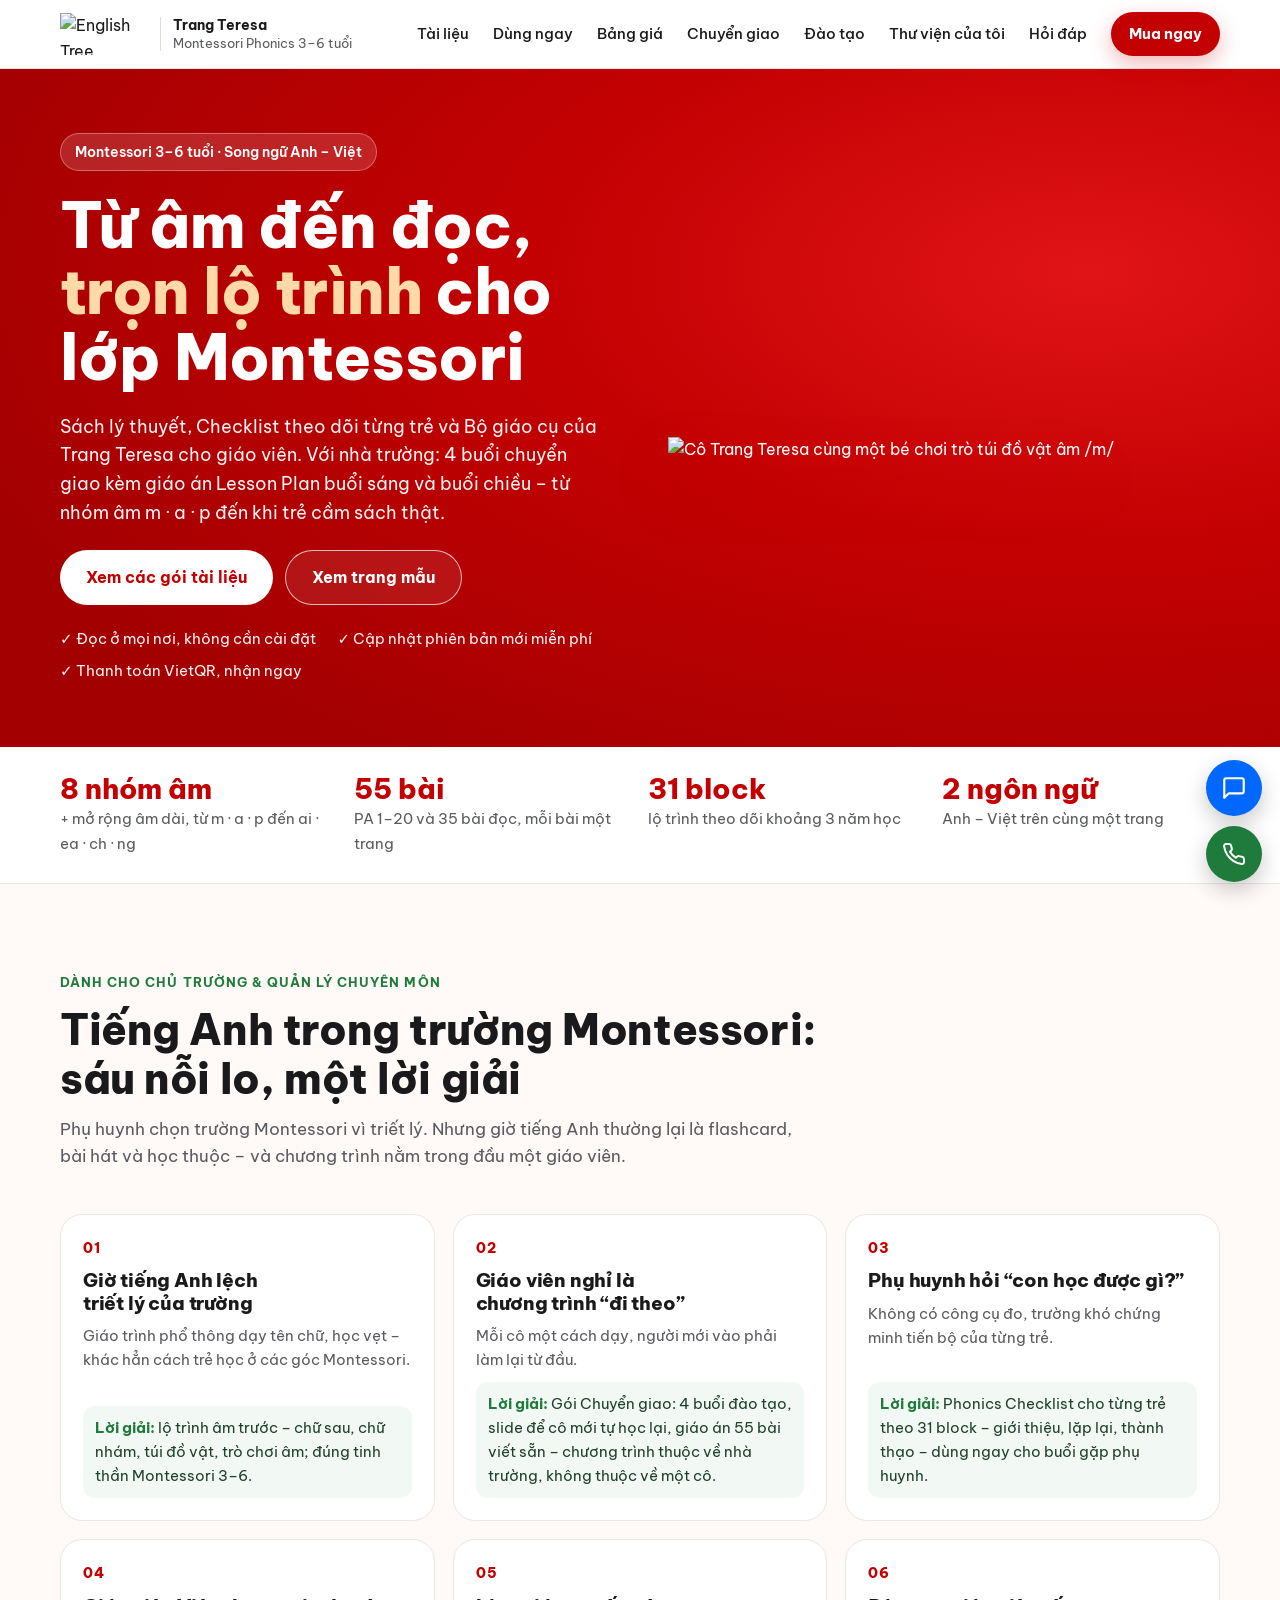
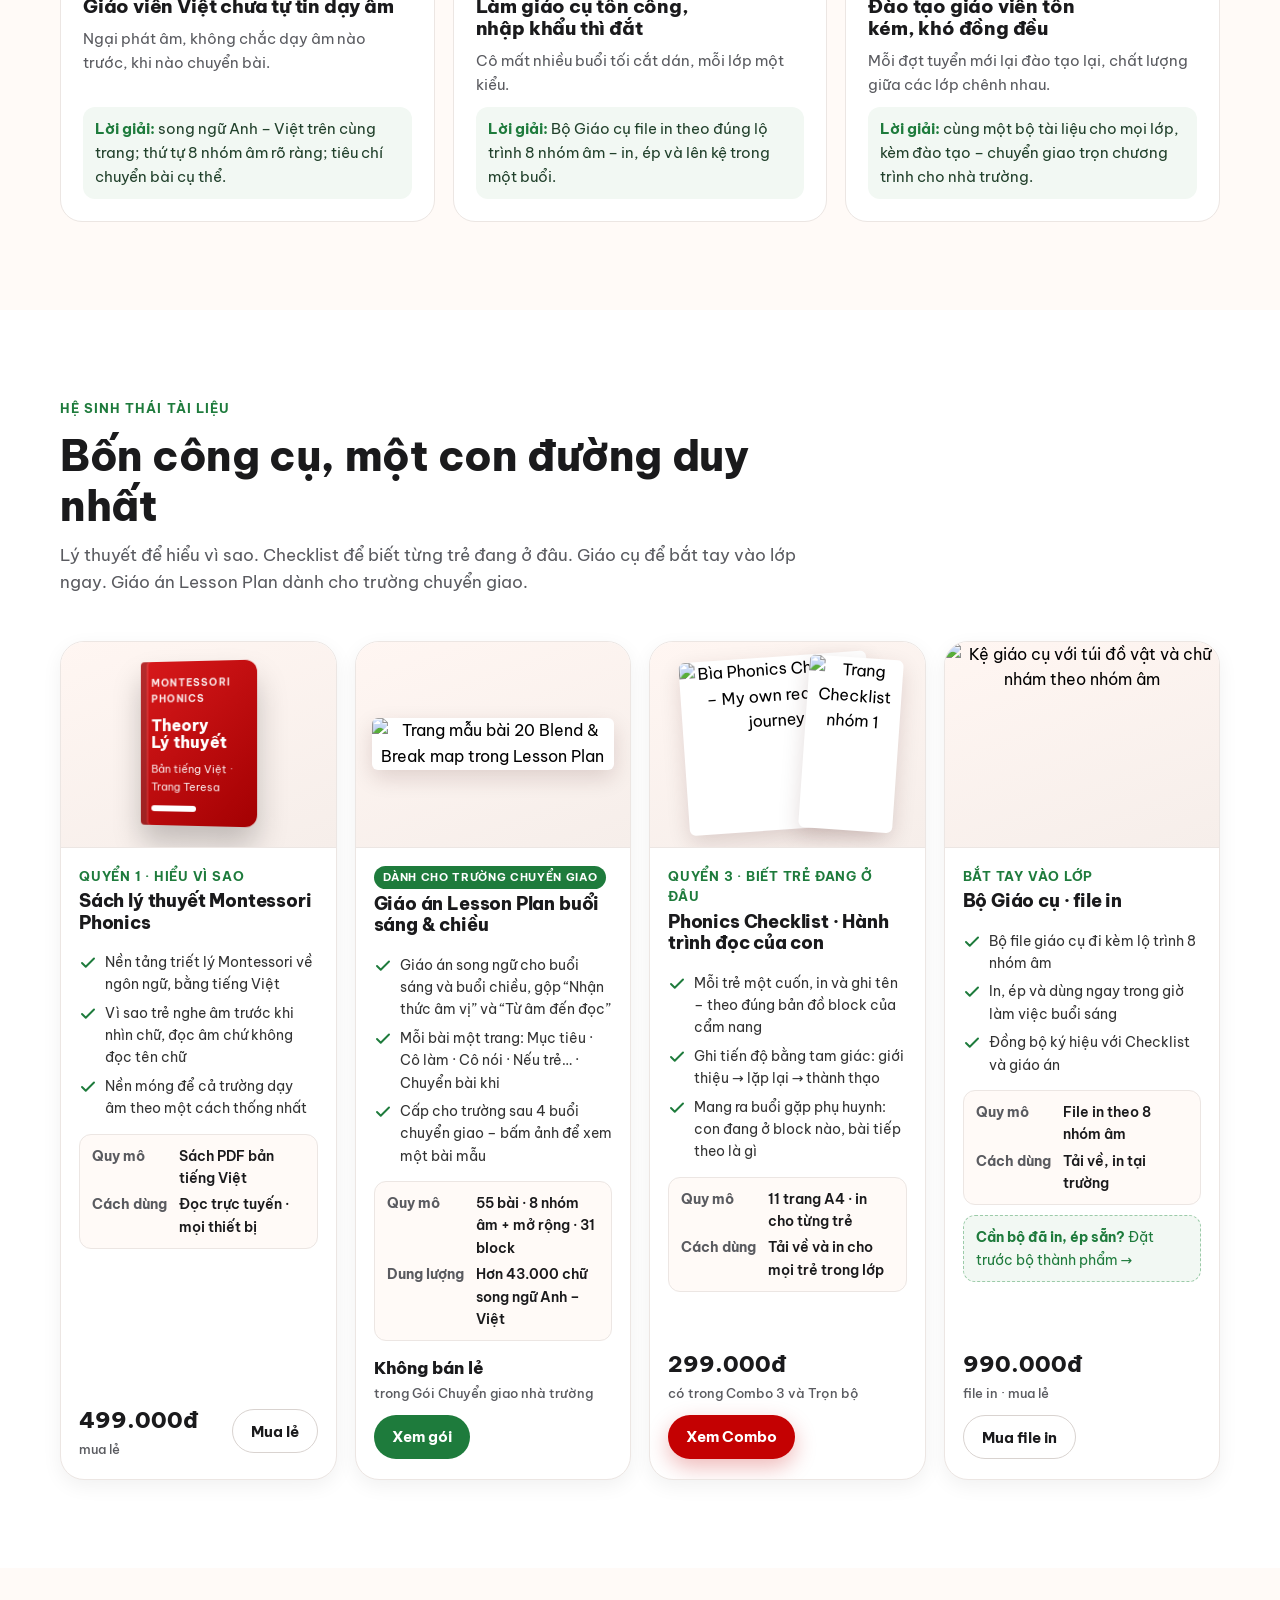
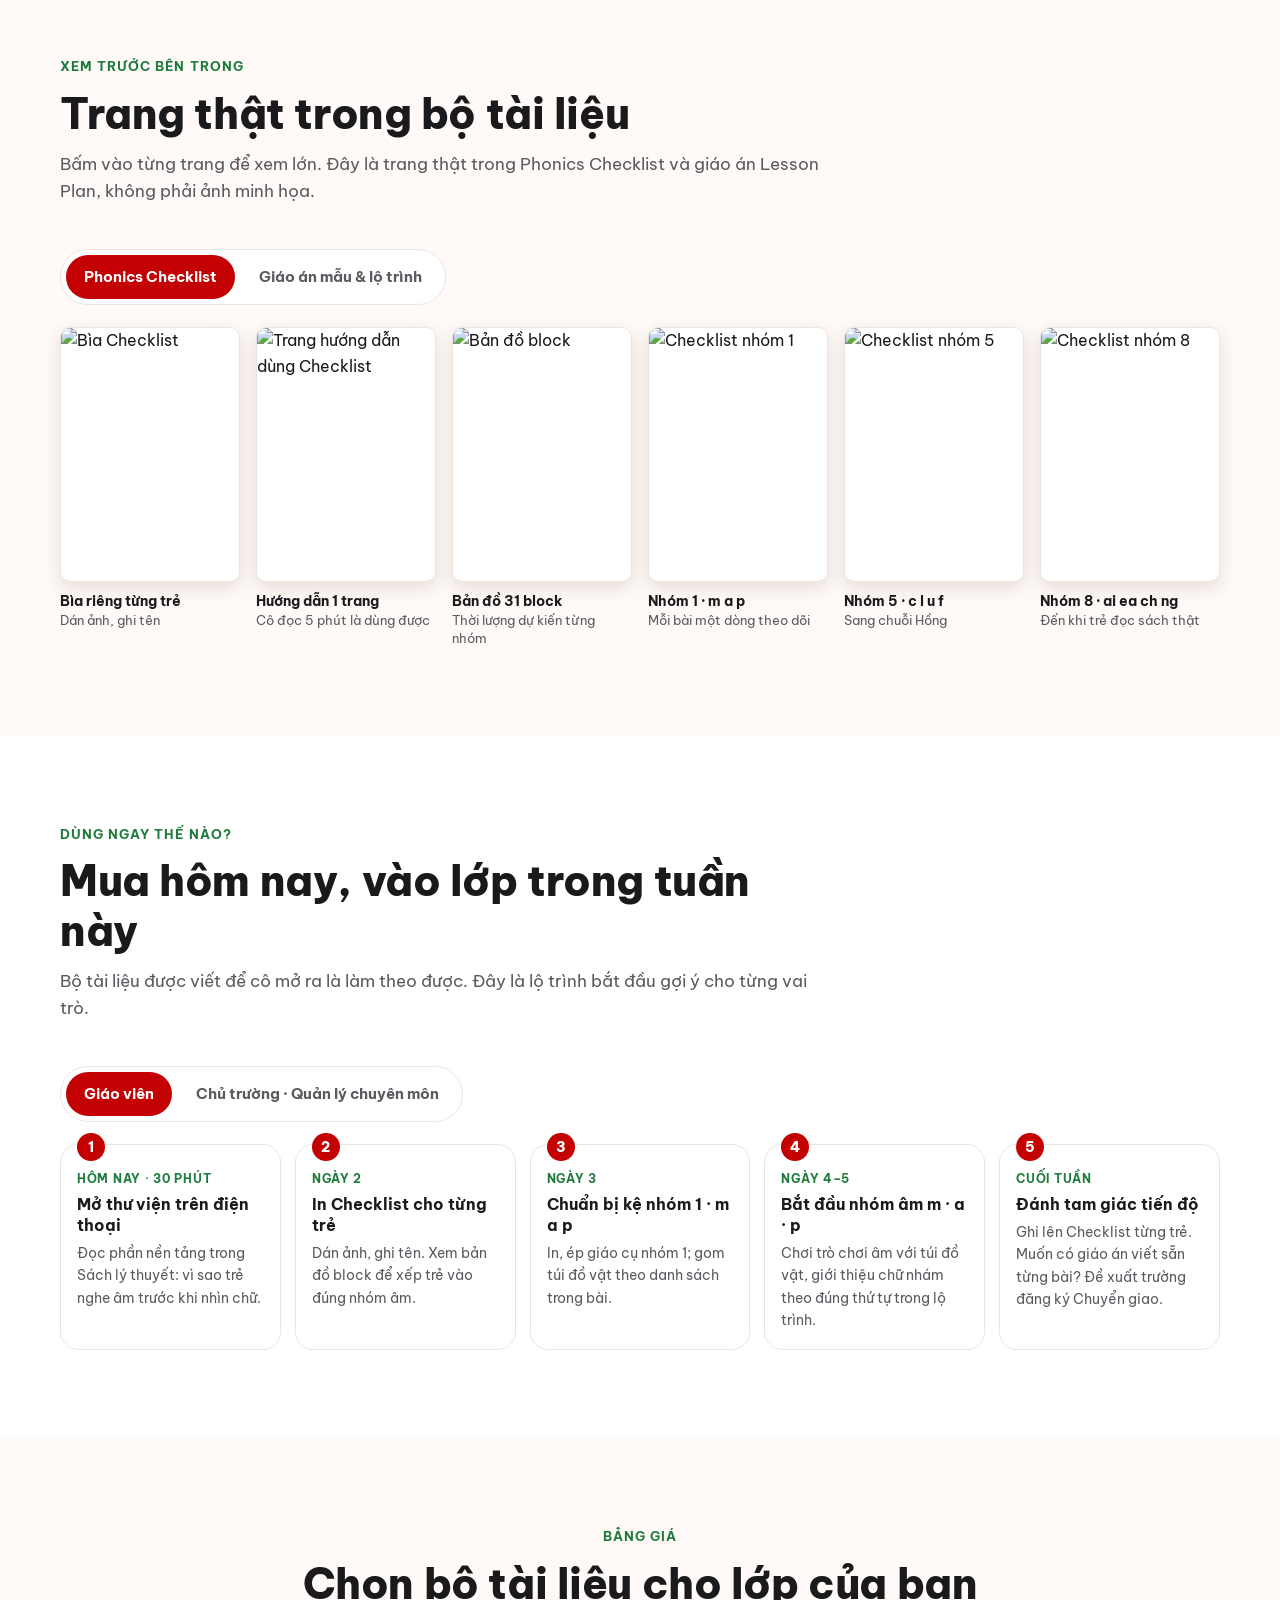
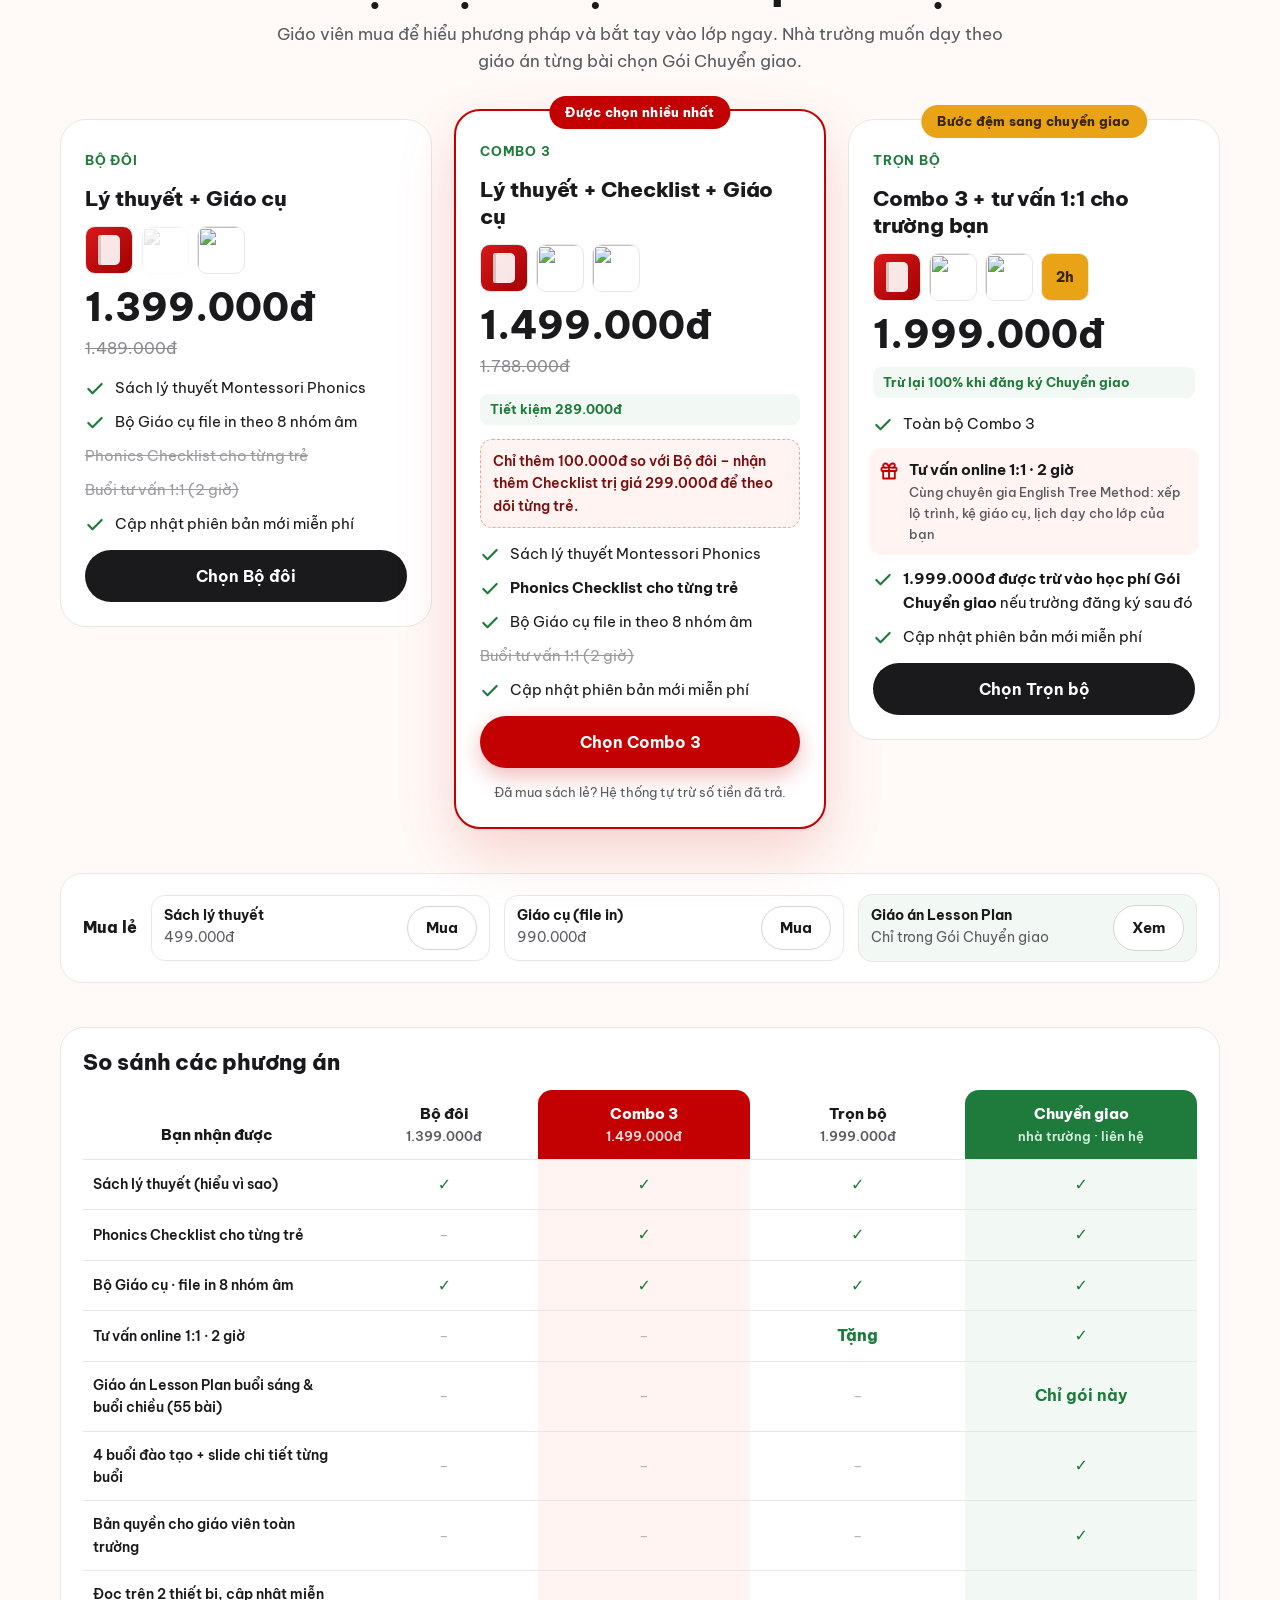
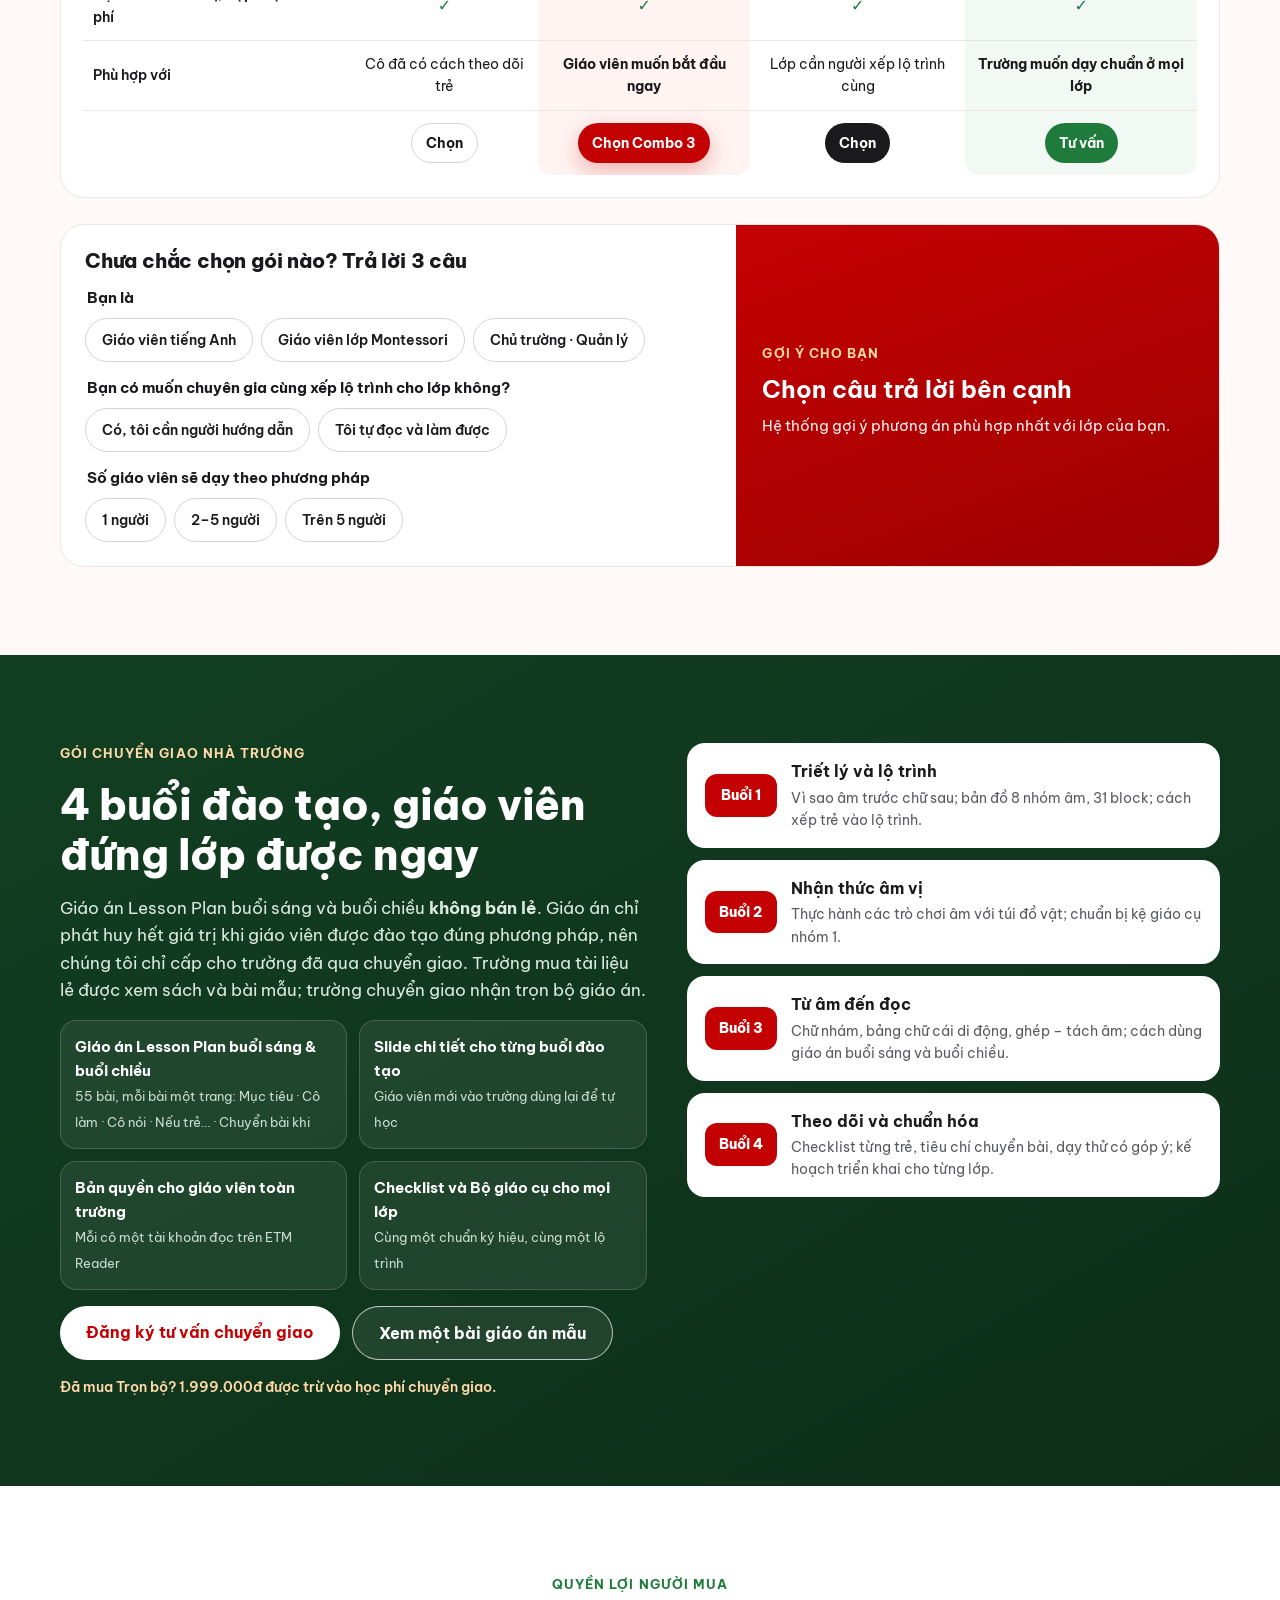
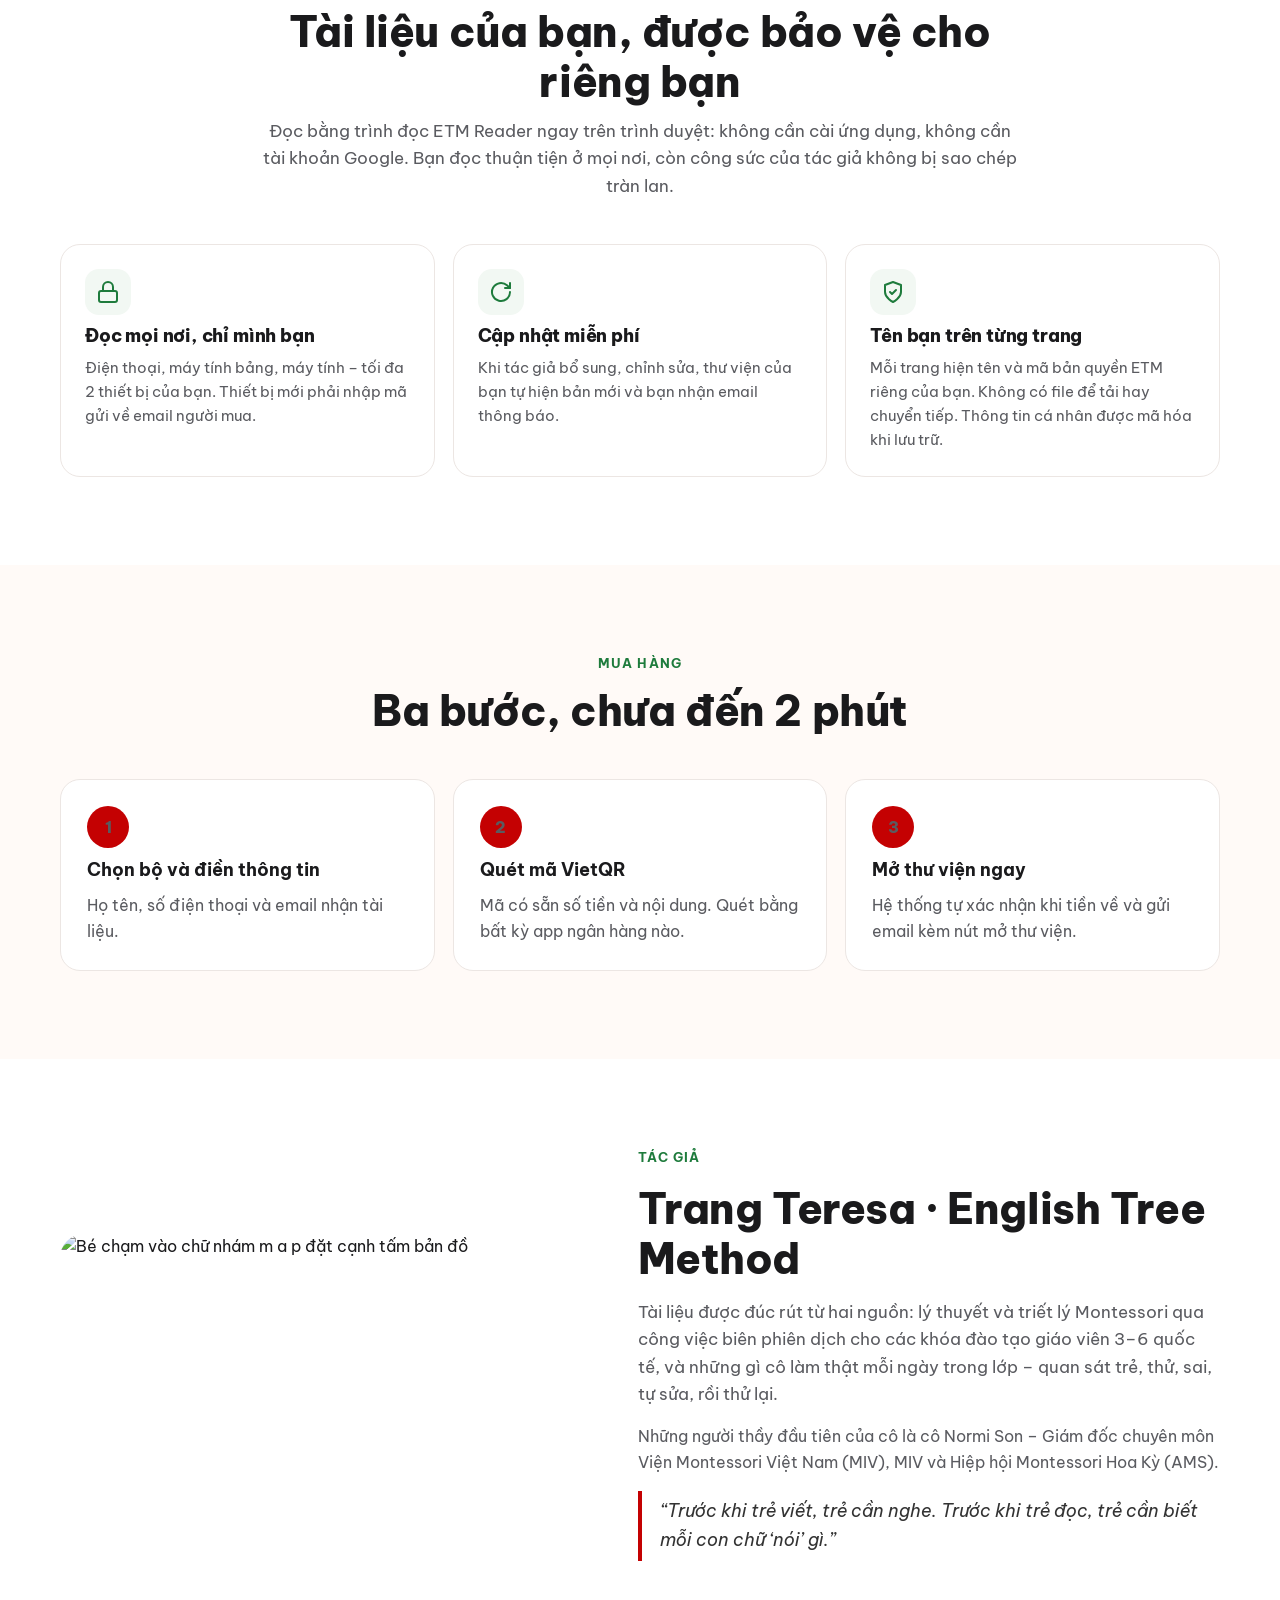
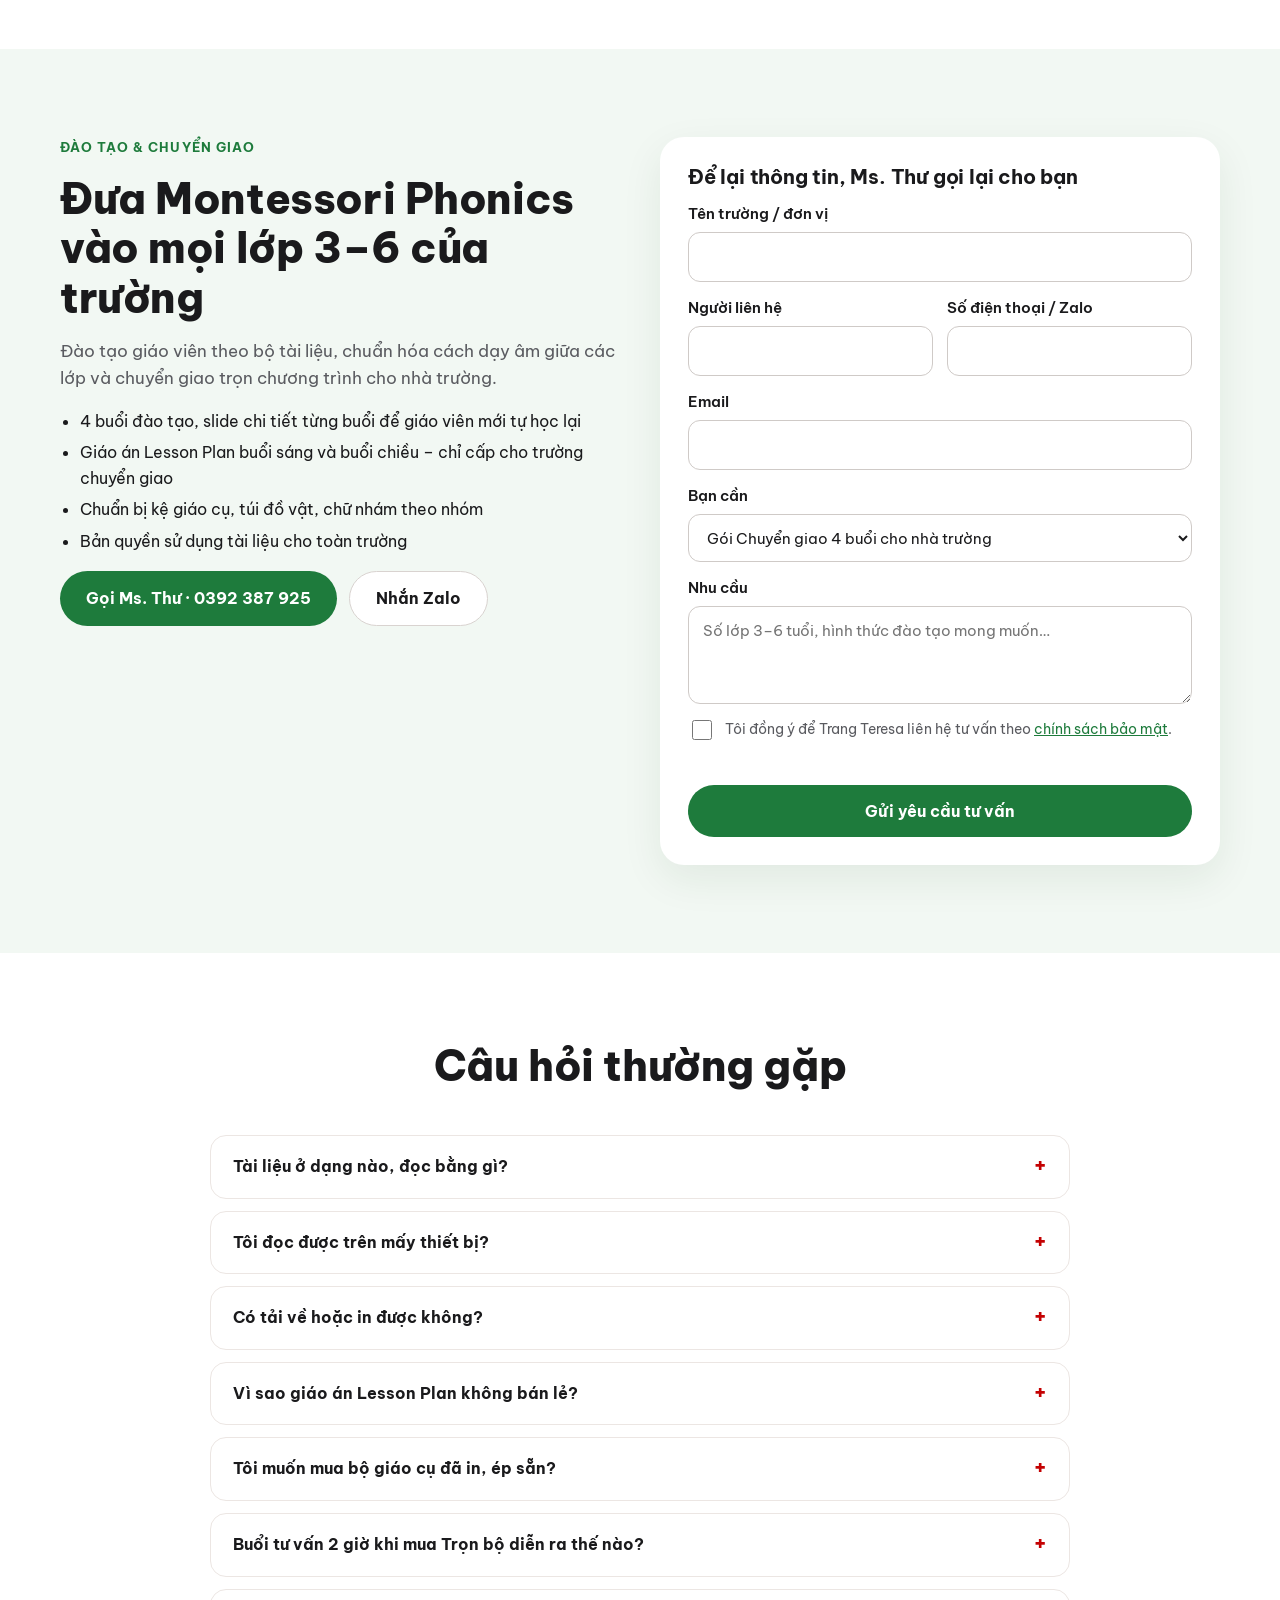
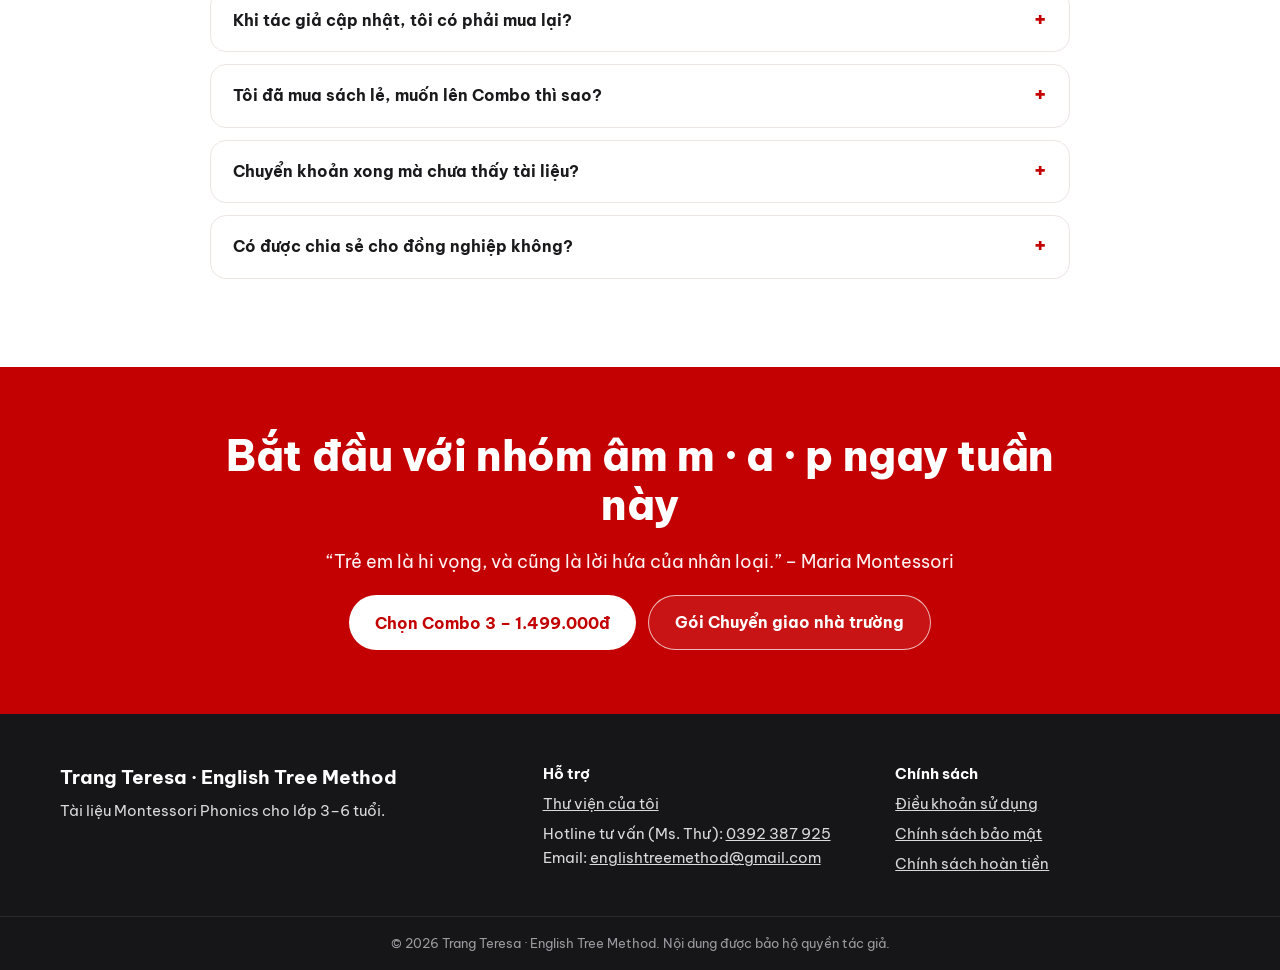
==== index.html @ 4e150099 "Add files via upload" ====
<!doctype html>
<html lang="vi">
<head>
<meta charset="utf-8">
<meta name="viewport" content="width=device-width, initial-scale=1, viewport-fit=cover">
<title>Montessori Phonics – Bộ tài liệu dạy âm & đọc 3–6 tuổi | Trang Teresa</title>
<meta name="description" content="Sách lý thuyết, Checklist và Bộ giáo cụ Montessori Phonics; giáo án Lesson Plan và đào tạo 4 buổi cho nhà trường chuyển giao của Trang Teresa – English Tree Method. Trọn lộ trình 8 nhóm âm từ âm đến đọc cho lớp 3–6 tuổi. Đọc trực tuyến, cập nhật miễn phí.">
<meta property="og:title" content="Montessori Phonics – Bộ tài liệu dạy âm & đọc 3–6 tuổi">
<meta property="og:description" content="Trước khi trẻ đọc, trẻ cần biết mỗi con chữ “nói” gì. Bộ tài liệu trọn lộ trình của Trang Teresa.">
<meta property="og:image" content="https://trangteresa.edu.vn/images/og-image.jpg">
<meta property="og:url" content="https://trangteresa.edu.vn/">
<meta property="og:type" content="website">
<meta name="theme-color" content="#C40102">
<link rel="canonical" href="https://trangteresa.edu.vn/">
<link rel="icon" href="images/logo.png">
<link rel="preconnect" href="https://fonts.googleapis.com">
<link rel="preconnect" href="https://fonts.gstatic.com" crossorigin>
<link rel="stylesheet" href="https://fonts.googleapis.com/css2?family=Be+Vietnam+Pro:ital,wght@0,400;0,500;0,600;0,700;0,800;1,500&display=swap">
<link rel="stylesheet" href="style.css">
<script src="config.js"></script>
<link rel="manifest" href="manifest.webmanifest">
</head>
<body>

<header class="topbar">
  <div class="wrap">
    <a class="brand" href="#top" aria-label="Trang Teresa – English Tree Method">
      <img src="images/logo.png" alt="English Tree Method" width="88" height="42">
      <span>Trang Teresa<small>Montessori Phonics 3–6 tuổi</small></span>
    </a>
    <nav class="nav" aria-label="Điều hướng chính">
      <a href="#tai-lieu">Tài liệu</a>
      <a href="#dung-ngay">Dùng ngay</a>
      <a href="#bang-gia">Bảng giá</a>
      <a href="#chuyen-giao">Chuyển giao</a>
      <a href="#dao-tao">Đào tạo</a>
      <a href="thu-vien.html">Thư viện của tôi</a>
      <a href="#hoi-dap">Hỏi đáp</a>
      <a class="btn btn-red btn-sm" href="#bang-gia">Mua ngay</a>
    </nav>
  </div>
</header>

<main>
<section id="top" class="hero">
  <div class="wrap">
    <div class="hero-text">
      <span class="pill">Montessori 3–6 tuổi · Song ngữ Anh – Việt</span>
      <h1>Từ âm đến đọc,<br><em>trọn lộ trình</em> cho lớp Montessori</h1>
      <p class="sub">Sách lý thuyết, Checklist theo dõi từng trẻ và Bộ giáo cụ của Trang Teresa cho giáo viên. Với nhà trường: 4 buổi chuyển giao kèm giáo án Lesson Plan buổi sáng và buổi chiều – từ nhóm âm m · a · p đến khi trẻ cầm sách thật.</p>
      <div class="row">
        <a class="btn btn-white" href="#bang-gia">Xem các gói tài liệu</a>
        <a class="btn btn-ghost" href="#ben-trong">Xem trang mẫu</a>
      </div>
      <div class="ticks">
        <span>✓ Đọc ở mọi nơi, không cần cài đặt</span>
        <span>✓ Cập nhật phiên bản mới miễn phí</span>
        <span>✓ Thanh toán VietQR, nhận ngay</span>
      </div>
    </div>
    <div class="hero-img">
      <img src="images/hero.jpg" alt="Cô Trang Teresa cùng một bé chơi trò túi đồ vật âm /m/" width="1672" height="941" fetchpriority="high">
    </div>
  </div>
</section>

<section class="strip" aria-label="Điểm nổi bật">
  <div class="wrap">
    <div><b>8 nhóm âm</b><span>+ mở rộng âm dài, từ m · a · p đến ai · ea · ch · ng</span></div>
    <div><b>55 bài</b><span>PA 1–20 và 35 bài đọc, mỗi bài một trang</span></div>
    <div><b>31 block</b><span>lộ trình theo dõi khoảng 3 năm học</span></div>
    <div><b>2 ngôn ngữ</b><span>Anh – Việt trên cùng một trang</span></div>
  </div>
</section>

<section id="noi-dau" class="section bg-cream">
  <div class="wrap">
    <div class="head">
      <span class="eyebrow">Dành cho chủ trường & quản lý chuyên môn</span>
      <h2 class="h2">Tiếng Anh trong trường Montessori: sáu nỗi lo, một lời giải</h2>
      <p class="lead">Phụ huynh chọn trường Montessori vì triết lý. Nhưng giờ tiếng Anh thường lại là flashcard, bài hát và học thuộc – và chương trình nằm trong đầu một giáo viên.</p>
    </div>
    <div class="pains">
      <article class="pain"><span class="pn">01</span><h3>Giờ tiếng Anh lệch triết lý của trường</h3><p class="q">Giáo trình phổ thông dạy tên chữ, học vẹt – khác hẳn cách trẻ học ở các góc Montessori.</p><p class="a"><b>Lời giải:</b> lộ trình âm trước – chữ sau, chữ nhám, túi đồ vật, trò chơi âm; đúng tinh thần Montessori 3–6.</p></article>
      <article class="pain"><span class="pn">02</span><h3>Giáo viên nghỉ là chương trình “đi theo”</h3><p class="q">Mỗi cô một cách dạy, người mới vào phải làm lại từ đầu.</p><p class="a"><b>Lời giải:</b> Gói Chuyển giao: 4 buổi đào tạo, slide để cô mới tự học lại, giáo án 55 bài viết sẵn – chương trình thuộc về nhà trường, không thuộc về một cô.</p></article>
      <article class="pain"><span class="pn">03</span><h3>Phụ huynh hỏi “con học được gì?”</h3><p class="q">Không có công cụ đo, trường khó chứng minh tiến bộ của từng trẻ.</p><p class="a"><b>Lời giải:</b> Phonics Checklist cho từng trẻ theo 31 block – giới thiệu, lặp lại, thành thạo – dùng ngay cho buổi gặp phụ huynh.</p></article>
      <article class="pain"><span class="pn">04</span><h3>Giáo viên Việt chưa tự tin dạy âm</h3><p class="q">Ngại phát âm, không chắc dạy âm nào trước, khi nào chuyển bài.</p><p class="a"><b>Lời giải:</b> song ngữ Anh – Việt trên cùng trang; thứ tự 8 nhóm âm rõ ràng; tiêu chí chuyển bài cụ thể.</p></article>
      <article class="pain"><span class="pn">05</span><h3>Làm giáo cụ tốn công, nhập khẩu thì đắt</h3><p class="q">Cô mất nhiều buổi tối cắt dán, mỗi lớp một kiểu.</p><p class="a"><b>Lời giải:</b> Bộ Giáo cụ file in theo đúng lộ trình 8 nhóm âm – in, ép và lên kệ trong một buổi.</p></article>
      <article class="pain"><span class="pn">06</span><h3>Đào tạo giáo viên tốn kém, khó đồng đều</h3><p class="q">Mỗi đợt tuyển mới lại đào tạo lại, chất lượng giữa các lớp chênh nhau.</p><p class="a"><b>Lời giải:</b> cùng một bộ tài liệu cho mọi lớp, kèm đào tạo – chuyển giao trọn chương trình cho nhà trường.</p></article>
    </div>
  </div>
</section>

<section id="tai-lieu" class="section">
  <div class="wrap">
    <div class="head">
      <span class="eyebrow">Hệ sinh thái tài liệu</span>
      <h2 class="h2">Bốn công cụ, một con đường duy nhất</h2>
      <p class="lead">Lý thuyết để hiểu vì sao. Checklist để biết từng trẻ đang ở đâu. Giáo cụ để bắt tay vào lớp ngay. Giáo án Lesson Plan dành cho trường chuyển giao.</p>
    </div>
    <div class="products">
      <article class="prod">
        <div class="media media-book"><div class="book red"><span class="bt">Montessori Phonics</span><span class="bh">Theory<br>Lý thuyết</span><span class="bs">Bản tiếng Việt · Trang Teresa</span><img class="logo" src="images/logo.png" alt=""></div></div>
        <div class="body">
          <span class="tag">Quyển 1 · Hiểu vì sao</span>
          <h3>Sách lý thuyết Montessori Phonics</h3>
          <ul>
            <li>Nền tảng triết lý Montessori về ngôn ngữ, bằng tiếng Việt</li>
            <li>Vì sao trẻ nghe âm trước khi nhìn chữ, đọc âm chứ không đọc tên chữ</li>
            <li>Nền móng để cả trường dạy âm theo một cách thống nhất</li>
          </ul>
          <dl class="spec"><dt>Quy mô</dt><dd>Sách PDF bản tiếng Việt<span data-pages="LT"></span></dd><dt>Cách dùng</dt><dd>Đọc trực tuyến · mọi thiết bị</dd></dl>
          <div class="foot"><span class="price">499.000đ<small>mua lẻ</small></span><button class="btn btn-line btn-sm" data-buy="LT">Mua lẻ</button></div>
        </div>
      </article>
      <article class="prod">
        <button class="media media-doc" type="button" data-zoom="images/trang-bai-hoc.jpg" data-cap="Một bài trong Lesson Plan: Mục tiêu · Cô làm · Cô nói · Nếu trẻ… · Chuyển bài khi" aria-label="Phóng to trang mẫu Lesson Plan"><img src="images/trang-bai-hoc.jpg" alt="Trang mẫu bài 20 Blend & Break map trong Lesson Plan" loading="lazy"><span class="zoom">Xem trang mẫu</span></button>
        <div class="body">
          <span class="tag lockt">Dành cho trường chuyển giao</span>
          <h3>Giáo án Lesson Plan buổi sáng & chiều</h3>
          <ul>
            <li>Giáo án song ngữ cho buổi sáng và buổi chiều, gộp “Nhận thức âm vị” và “Từ âm đến đọc”</li>
            <li>Mỗi bài một trang: Mục tiêu · Cô làm · Cô nói · Nếu trẻ… · Chuyển bài khi</li>
            <li>Cấp cho trường sau 4 buổi chuyển giao – bấm ảnh để xem một bài mẫu</li>
          </ul>
          <dl class="spec"><dt>Quy mô</dt><dd>55 bài · 8 nhóm âm + mở rộng · 31 block<span data-pages="LP"></span></dd><dt>Dung lượng</dt><dd>Hơn 43.000 chữ song ngữ Anh – Việt</dd></dl>
          <div class="foot"><span class="price sm">Không bán lẻ<small>trong Gói Chuyển giao nhà trường</small></span><a class="btn btn-green btn-sm" href="#chuyen-giao">Xem gói</a></div>
        </div>
      </article>
      <article class="prod">
        <button class="media media-doc" type="button" data-zoom="images/cl-nhom-1.jpg" data-cap="Checklist nhóm 1 · m a p: mỗi bài một dòng, đánh tam giác theo mức độ" aria-label="Phóng to trang mẫu Checklist"><img src="images/checklist-bia.jpg" alt="Bìa Phonics Checklist – My own reading journey" loading="lazy" class="portrait"><img src="images/cl-nhom-1.jpg" alt="Trang Checklist nhóm 1" loading="lazy" class="portrait second"><span class="zoom">Xem trang mẫu</span></button>
        <div class="body">
          <span class="tag">Quyển 3 · Biết trẻ đang ở đâu</span>
          <h3>Phonics Checklist · Hành trình đọc của con</h3>
          <ul>
            <li>Mỗi trẻ một cuốn, in và ghi tên – theo đúng bản đồ block của cẩm nang</li>
            <li>Ghi tiến độ bằng tam giác: giới thiệu → lặp lại → thành thạo</li>
            <li>Mang ra buổi gặp phụ huynh: con đang ở block nào, bài tiếp theo là gì</li>
          </ul>
          <dl class="spec"><dt>Quy mô</dt><dd>11 trang A4 · in cho từng trẻ</dd><dt>Cách dùng</dt><dd>Tải về và in cho mọi trẻ trong lớp</dd></dl>
          <div class="foot"><span class="price">299.000đ<small>có trong Combo 3 và Trọn bộ</small></span><a class="btn btn-red btn-sm" href="#bang-gia">Xem Combo</a></div>
        </div>
      </article>
      <article class="prod">
        <button class="media media-photo" type="button" data-zoom="images/ke-giao-cu.jpg" data-cap="Kệ giáo cụ theo nhóm âm: chữ nhám và túi đồ vật" aria-label="Phóng to ảnh kệ giáo cụ"><img src="images/ke-giao-cu.jpg" alt="Kệ giáo cụ với túi đồ vật và chữ nhám theo nhóm âm" loading="lazy"><span class="zoom">Xem ảnh</span></button>
        <div class="body">
          <span class="tag">Bắt tay vào lớp</span>
          <h3>Bộ Giáo cụ · file in</h3>
          <ul>
            <li>Bộ file giáo cụ đi kèm lộ trình 8 nhóm âm</li>
            <li>In, ép và dùng ngay trong giờ làm việc buổi sáng</li>
            <li>Đồng bộ ký hiệu với Checklist và giáo án</li>
          </ul>
          <dl class="spec"><dt>Quy mô</dt><dd>File in theo 8 nhóm âm<span data-pages="GC"></span></dd><dt>Cách dùng</dt><dd>Tải về, in tại trường</dd></dl>
          <a class="kitlink" href="#dao-tao" data-kind="kit"><b>Cần bộ đã in, ép sẵn?</b> Đặt trước bộ thành phẩm →</a>
          <div class="foot"><span class="price">990.000đ<small>file in · mua lẻ</small></span><button class="btn btn-line btn-sm" data-buy="GC">Mua file in</button></div>
        </div>
      </article>
    </div>
  </div>
</section>

<section id="ben-trong" class="section bg-cream">
  <div class="wrap">
    <div class="head">
      <span class="eyebrow">Xem trước bên trong</span>
      <h2 class="h2">Trang thật trong bộ tài liệu</h2>
      <p class="lead">Bấm vào từng trang để xem lớn. Đây là trang thật trong Phonics Checklist và giáo án Lesson Plan, không phải ảnh minh họa.</p>
    </div>
    <div class="tabs" role="tablist" aria-label="Chọn tài liệu xem mẫu">
      <button class="tab" role="tab" aria-selected="true" data-tab="t-cl">Phonics Checklist</button>
      <button class="tab" role="tab" aria-selected="false" data-tab="t-lp">Giáo án mẫu & lộ trình</button>
    </div>
    <div class="shelf" id="t-cl">
      <button class="sheet-thumb" type="button" data-zoom="images/checklist-bia.jpg" data-cap="Bìa: ảnh, tên và năm sinh của trẻ – mỗi trẻ một cuốn"><img src="images/checklist-bia.jpg" alt="Bìa Checklist" loading="lazy"><span><b>Bìa riêng từng trẻ</b>Dán ảnh, ghi tên</span></button>
      <button class="sheet-thumb" type="button" data-zoom="images/cl-huong-dan.jpg" data-cap="Hướng dẫn dùng: cách ghi block, cách đánh tam giác, khi nào chuyển bài"><img src="images/cl-huong-dan.jpg" alt="Trang hướng dẫn dùng Checklist" loading="lazy"><span><b>Hướng dẫn 1 trang</b>Cô đọc 5 phút là dùng được</span></button>
      <button class="sheet-thumb" type="button" data-zoom="images/cl-ban-do-block.jpg" data-cap="Bản đồ 31 block và thời lượng dự kiến của từng nhóm âm"><img src="images/cl-ban-do-block.jpg" alt="Bản đồ block" loading="lazy"><span><b>Bản đồ 31 block</b>Thời lượng dự kiến từng nhóm</span></button>
      <button class="sheet-thumb" type="button" data-zoom="images/cl-nhom-1.jpg" data-cap="Nhóm 1 · m a p: từng bài, ngày bắt đầu, tiến độ, ngày hoàn thành"><img src="images/cl-nhom-1.jpg" alt="Checklist nhóm 1" loading="lazy"><span><b>Nhóm 1 · m a p</b>Mỗi bài một dòng theo dõi</span></button>
      <button class="sheet-thumb" type="button" data-zoom="images/cl-nhom-5.jpg" data-cap="Nhóm 5 · c l u f và chuỗi Hồng (Pink) – từ ghép đầu tiên"><img src="images/cl-nhom-5.jpg" alt="Checklist nhóm 5" loading="lazy"><span><b>Nhóm 5 · c l u f</b>Sang chuỗi Hồng</span></button>
      <button class="sheet-thumb" type="button" data-zoom="images/cl-nhom-8.jpg" data-cap="Nhóm 8 · ai ea ch ng và phần mở rộng âm dài"><img src="images/cl-nhom-8.jpg" alt="Checklist nhóm 8" loading="lazy"><span><b>Nhóm 8 · ai ea ch ng</b>Đến khi trẻ đọc sách thật</span></button>
    </div>
    <div class="shelf wide" id="t-lp" hidden>
      <button class="sheet-thumb" type="button" data-zoom="images/trang-bai-hoc.jpg" data-cap="Một bài trong Lesson Plan: Mục tiêu · Cô làm · Cô nói · Nếu trẻ… · Chuyển bài khi"><img src="images/trang-bai-hoc.jpg" alt="Trang bài học" loading="lazy"><span><b>Mỗi bài một trang</b>Cô làm – Cô nói song ngữ</span></button>
      <button class="sheet-thumb" type="button" data-zoom="images/lo-trinh.jpg" data-cap="Bản đồ Làn Đọc: 8 nhóm âm, cầu nối sang các chuỗi Hồng, Từ đố, Xanh dương, Xanh lá"><img src="images/lo-trinh.jpg" alt="Bản đồ lộ trình" loading="lazy"><span><b>Bản đồ lộ trình</b>8 nhóm âm theo độ tuổi</span></button>
      <button class="sheet-thumb" type="button" data-zoom="images/checklist-hinh-anh.jpg" data-cap="Chuẩn bị giáo cụ cho nhóm 1 trước khi vào bài"><img src="images/checklist-hinh-anh.jpg" alt="Giáo cụ nhóm 1" loading="lazy"><span><b>Chuẩn bị giáo cụ</b>Túi đồ vật, chữ nhám, thẻ tranh</span></button>
    </div>
  </div>
</section>

<section id="dung-ngay" class="section">
  <div class="wrap">
    <div class="head">
      <span class="eyebrow">Dùng ngay thế nào?</span>
      <h2 class="h2">Mua hôm nay, vào lớp trong tuần này</h2>
      <p class="lead">Bộ tài liệu được viết để cô mở ra là làm theo được. Đây là lộ trình bắt đầu gợi ý cho từng vai trò.</p>
    </div>
    <div class="tabs" role="tablist" aria-label="Chọn vai trò">
      <button class="tab" role="tab" aria-selected="true" data-tab="r-gv">Giáo viên</button>
      <button class="tab" role="tab" aria-selected="false" data-tab="r-ct">Chủ trường · Quản lý chuyên môn</button>
    </div>
    <ol class="road" id="r-gv">
      <li><span class="when">Hôm nay · 30 phút</span><b>Mở thư viện trên điện thoại</b><p>Đọc phần nền tảng trong Sách lý thuyết: vì sao trẻ nghe âm trước khi nhìn chữ.</p></li>
      <li><span class="when">Ngày 2</span><b>In Checklist cho từng trẻ</b><p>Dán ảnh, ghi tên. Xem bản đồ block để xếp trẻ vào đúng nhóm âm.</p></li>
      <li><span class="when">Ngày 3</span><b>Chuẩn bị kệ nhóm 1 · m a p</b><p>In, ép giáo cụ nhóm 1; gom túi đồ vật theo danh sách trong bài.</p></li>
      <li><span class="when">Ngày 4–5</span><b>Bắt đầu nhóm âm m · a · p</b><p>Chơi trò chơi âm với túi đồ vật, giới thiệu chữ nhám theo đúng thứ tự trong lộ trình.</p></li>
      <li><span class="when">Cuối tuần</span><b>Đánh tam giác tiến độ</b><p>Ghi lên Checklist từng trẻ. Muốn có giáo án viết sẵn từng bài? Đề xuất trường đăng ký Chuyển giao.</p></li>
    </ol>
    <ol class="road" id="r-ct" hidden>
      <li><span class="when">Tuần 1</span><b>Tư vấn và khảo sát</b><p>Ms. Thư tư vấn, nắm số lớp, số giáo viên và hiện trạng giáo cụ của trường; chốt lịch 4 buổi.</p></li>
      <li><span class="when">Tuần 2–3</span><b>4 buổi chuyển giao</b><p>Giáo viên học triết lý, nhận thức âm vị, từ âm đến đọc, theo dõi và chuẩn hóa – có slide chi tiết từng buổi.</p></li>
      <li><span class="when">Tuần 4</span><b>Nhận giáo án, đứng lớp</b><p>Mỗi giáo viên mở giáo án Lesson Plan buổi sáng và buổi chiều trên ETM Reader; mọi lớp dạy cùng một chuẩn.</p></li>
      <li><span class="when">Tháng 2</span><b>Gặp phụ huynh với Checklist</b><p>Cho phụ huynh thấy con đang ở block nào và bài tiếp theo – minh bạch, chuyên nghiệp.</p></li>
      <li><span class="when">Khi tuyển cô mới</span><b>Tự đào tạo bằng slide</b><p>Cô mới học lại từ slide 4 buổi và dùng ngay giáo án chung – chương trình không phụ thuộc một người.</p></li>
    </ol>
  </div>
</section>

<section id="bang-gia" class="section bg-cream">
  <div class="wrap">
    <div class="head center">
      <span class="eyebrow">Bảng giá</span>
      <h2 class="h2">Chọn bộ tài liệu cho lớp của bạn</h2>
      <p class="lead">Giáo viên mua để hiểu phương pháp và bắt tay vào lớp ngay. Nhà trường muốn dạy theo giáo án từng bài chọn Gói Chuyển giao.</p>
    </div>

    <div class="pricing">
      <article class="plan">
        <span class="tag">Bộ đôi</span>
        <h3>Lý thuyết + Giáo cụ</h3>
        <div class="thumbs" aria-hidden="true"><span class="th th-book"><i></i></span><img class="th off" src="images/checklist-bia.jpg" alt=""><img class="th" src="images/ke-giao-cu.jpg" alt=""></div>
        <div class="p"><span class="now">1.399.000đ</span><span class="was">1.489.000đ</span></div>
        <ul>
          <li><svg width="20" height="20" viewBox="0 0 24 24" fill="none" stroke="#1E7B3C" stroke-width="2.6" stroke-linecap="round" stroke-linejoin="round" aria-hidden="true"><path d="M20 6L9 17l-5-5"/></svg>Sách lý thuyết Montessori Phonics</li>
          <li><svg width="20" height="20" viewBox="0 0 24 24" fill="none" stroke="#1E7B3C" stroke-width="2.6" stroke-linecap="round" stroke-linejoin="round" aria-hidden="true"><path d="M20 6L9 17l-5-5"/></svg>Bộ Giáo cụ file in theo 8 nhóm âm</li>
          <li class="no">Phonics Checklist cho từng trẻ</li>
          <li class="no">Buổi tư vấn 1:1 (2 giờ)</li>
          <li><svg width="20" height="20" viewBox="0 0 24 24" fill="none" stroke="#1E7B3C" stroke-width="2.6" stroke-linecap="round" stroke-linejoin="round" aria-hidden="true"><path d="M20 6L9 17l-5-5"/></svg>Cập nhật phiên bản mới miễn phí</li>
        </ul>
        <button class="btn btn-dark" data-buy="DUO">Chọn Bộ đôi</button>
      </article>

      <article class="plan hot">
        <span class="badge">Được chọn nhiều nhất</span>
        <span class="tag">Combo 3</span>
        <h3>Lý thuyết + Checklist + Giáo cụ</h3>
        <div class="thumbs" aria-hidden="true"><span class="th th-book"><i></i></span><img class="th" src="images/checklist-bia.jpg" alt=""><img class="th" src="images/ke-giao-cu.jpg" alt=""></div>
        <div class="p"><span class="now">1.499.000đ</span><span class="was">1.788.000đ</span></div>
        <span class="save">Tiết kiệm 289.000đ</span>
        <div class="callout">Chỉ thêm 100.000đ so với Bộ đôi – nhận thêm Checklist trị giá 299.000đ để theo dõi từng trẻ.</div>
        <ul>
          <li><svg width="20" height="20" viewBox="0 0 24 24" fill="none" stroke="#1E7B3C" stroke-width="2.6" stroke-linecap="round" stroke-linejoin="round" aria-hidden="true"><path d="M20 6L9 17l-5-5"/></svg>Sách lý thuyết Montessori Phonics</li>
          <li><svg width="20" height="20" viewBox="0 0 24 24" fill="none" stroke="#1E7B3C" stroke-width="2.6" stroke-linecap="round" stroke-linejoin="round" aria-hidden="true"><path d="M20 6L9 17l-5-5"/></svg><b>Phonics Checklist cho từng trẻ</b></li>
          <li><svg width="20" height="20" viewBox="0 0 24 24" fill="none" stroke="#1E7B3C" stroke-width="2.6" stroke-linecap="round" stroke-linejoin="round" aria-hidden="true"><path d="M20 6L9 17l-5-5"/></svg>Bộ Giáo cụ file in theo 8 nhóm âm</li>
          <li class="no">Buổi tư vấn 1:1 (2 giờ)</li>
          <li><svg width="20" height="20" viewBox="0 0 24 24" fill="none" stroke="#1E7B3C" stroke-width="2.6" stroke-linecap="round" stroke-linejoin="round" aria-hidden="true"><path d="M20 6L9 17l-5-5"/></svg>Cập nhật phiên bản mới miễn phí</li>
        </ul>
        <button class="btn btn-red" data-buy="COMBO3">Chọn Combo 3</button>
        <p class="hint">Đã mua sách lẻ? Hệ thống tự trừ số tiền đã trả.</p>
      </article>

      <article class="plan">
        <span class="badge gold">Bước đệm sang chuyển giao</span>
        <span class="tag">Trọn bộ</span>
        <h3>Combo 3 + tư vấn 1:1 cho trường bạn</h3>
        <div class="thumbs" aria-hidden="true"><span class="th th-book"><i></i></span><img class="th" src="images/checklist-bia.jpg" alt=""><img class="th" src="images/ke-giao-cu.jpg" alt=""><span class="th th-talk" title="Tư vấn 1:1">2h</span></div>
        <div class="p"><span class="now">1.999.000đ</span></div>
        <span class="save">Trừ lại 100% khi đăng ký Chuyển giao</span>
        <ul>
          <li><svg width="20" height="20" viewBox="0 0 24 24" fill="none" stroke="#1E7B3C" stroke-width="2.6" stroke-linecap="round" stroke-linejoin="round" aria-hidden="true"><path d="M20 6L9 17l-5-5"/></svg>Toàn bộ Combo 3</li>
          <li class="gift"><svg width="20" height="20" viewBox="0 0 24 24" fill="none" stroke="#C40102" stroke-width="2.2" stroke-linecap="round" stroke-linejoin="round" aria-hidden="true"><rect x="3" y="8" width="18" height="4" rx="1"/><path d="M12 8v13M19 12v9H5v-9M7.5 8a2.5 2.5 0 0 1 0-5C11 3 12 8 12 8s1-5 4.5-5a2.5 2.5 0 0 1 0 5"/></svg><span><b>Tư vấn online 1:1 · 2 giờ</b><small>Cùng chuyên gia English Tree Method: xếp lộ trình, kệ giáo cụ, lịch dạy cho lớp của bạn</small></span></li>
          <li><svg width="20" height="20" viewBox="0 0 24 24" fill="none" stroke="#1E7B3C" stroke-width="2.6" stroke-linecap="round" stroke-linejoin="round" aria-hidden="true"><path d="M20 6L9 17l-5-5"/></svg><span><b>1.999.000đ được trừ vào học phí Gói Chuyển giao</b> nếu trường đăng ký sau đó</span></li>
          <li><svg width="20" height="20" viewBox="0 0 24 24" fill="none" stroke="#1E7B3C" stroke-width="2.6" stroke-linecap="round" stroke-linejoin="round" aria-hidden="true"><path d="M20 6L9 17l-5-5"/></svg>Cập nhật phiên bản mới miễn phí</li>
        </ul>
        <button class="btn btn-dark" data-buy="FULL">Chọn Trọn bộ</button>
      </article>
    </div>

    <div class="singles" aria-label="Mua lẻ từng tài liệu">
      <span class="lbl">Mua lẻ</span>
      <div class="single"><div><b>Sách lý thuyết</b><span>499.000đ</span></div><button class="btn btn-line btn-sm" data-buy="LT">Mua</button></div>
      <div class="single"><div><b>Giáo cụ (file in)</b><span>990.000đ</span></div><button class="btn btn-line btn-sm" data-buy="GC">Mua</button></div>
      <div class="single lock"><div><b>Giáo án Lesson Plan</b><span>Chỉ trong Gói Chuyển giao</span></div><a class="btn btn-line btn-sm" href="#chuyen-giao">Xem</a></div>
    </div>

    <div class="compare-wrap">
      <h3 class="ct">So sánh các phương án</h3>
      <div class="tscroll"><table class="compare">
        <thead><tr><th scope="col">Bạn nhận được</th><th scope="col">Bộ đôi<small>1.399.000đ</small></th><th scope="col" class="hot">Combo 3<small>1.499.000đ</small></th><th scope="col">Trọn bộ<small>1.999.000đ</small></th><th scope="col" class="cg">Chuyển giao<small>nhà trường · liên hệ</small></th></tr></thead>
        <tbody>
          <tr><th scope="row">Sách lý thuyết (hiểu vì sao)</th><td class="y">✓</td><td class="y hot">✓</td><td class="y">✓</td><td class="y cg">✓</td></tr>
          <tr><th scope="row">Phonics Checklist cho từng trẻ</th><td class="n">–</td><td class="y hot">✓</td><td class="y">✓</td><td class="y cg">✓</td></tr>
          <tr><th scope="row">Bộ Giáo cụ · file in 8 nhóm âm</th><td class="y">✓</td><td class="y hot">✓</td><td class="y">✓</td><td class="y cg">✓</td></tr>
          <tr><th scope="row">Tư vấn online 1:1 · 2 giờ</th><td class="n">–</td><td class="n hot">–</td><td class="y">Tặng</td><td class="y cg">✓</td></tr>
          <tr><th scope="row">Giáo án Lesson Plan buổi sáng & buổi chiều (55 bài)</th><td class="n">–</td><td class="n hot">–</td><td class="n">–</td><td class="y cg"><b>Chỉ gói này</b></td></tr>
          <tr><th scope="row">4 buổi đào tạo + slide chi tiết từng buổi</th><td class="n">–</td><td class="n hot">–</td><td class="n">–</td><td class="y cg">✓</td></tr>
          <tr><th scope="row">Bản quyền cho giáo viên toàn trường</th><td class="n">–</td><td class="n hot">–</td><td class="n">–</td><td class="y cg">✓</td></tr>
          <tr><th scope="row">Đọc trên 2 thiết bị, cập nhật miễn phí</th><td class="y">✓</td><td class="y hot">✓</td><td class="y">✓</td><td class="y cg">✓</td></tr>
          <tr><th scope="row">Phù hợp với</th><td>Cô đã có cách theo dõi trẻ</td><td class="hot"><b>Giáo viên muốn bắt đầu ngay</b></td><td>Lớp cần người xếp lộ trình cùng</td><td class="cg"><b>Trường muốn dạy chuẩn ở mọi lớp</b></td></tr>
          <tr class="buy"><th scope="row"></th><td><button class="btn btn-line btn-sm" data-buy="DUO">Chọn</button></td><td class="hot"><button class="btn btn-red btn-sm" data-buy="COMBO3">Chọn Combo 3</button></td><td><button class="btn btn-dark btn-sm" data-buy="FULL">Chọn</button></td><td class="cg"><a class="btn btn-green btn-sm" href="#dao-tao" data-kind="train">Tư vấn</a></td></tr>
        </tbody>
      </table></div>
    </div>

    <div class="chooser" id="chooser">
      <div class="ch-q">
        <h3>Chưa chắc chọn gói nào? Trả lời 3 câu</h3>
        <fieldset><legend>Bạn là</legend><div class="opts" data-q="role">
          <button type="button" data-v="gv">Giáo viên tiếng Anh</button><button type="button" data-v="mon">Giáo viên lớp Montessori</button><button type="button" data-v="ct">Chủ trường · Quản lý</button></div></fieldset>
        <fieldset><legend>Bạn có muốn chuyên gia cùng xếp lộ trình cho lớp không?</legend><div class="opts" data-q="kit">
          <button type="button" data-v="co">Có, tôi cần người hướng dẫn</button><button type="button" data-v="khong">Tôi tự đọc và làm được</button></div></fieldset>
        <fieldset><legend>Số giáo viên sẽ dạy theo phương pháp</legend><div class="opts" data-q="n">
          <button type="button" data-v="1">1 người</button><button type="button" data-v="few">2–5 người</button><button type="button" data-v="many">Trên 5 người</button></div></fieldset>
      </div>
      <div class="ch-a" id="chA" aria-live="polite"><span class="eyebrow">Gợi ý cho bạn</span><b id="chT">Chọn câu trả lời bên cạnh</b><p id="chP">Hệ thống gợi ý phương án phù hợp nhất với lớp của bạn.</p><div id="chB"></div></div>
    </div>
  </div>
</section>

<section id="chuyen-giao" class="section bg-dark">
  <div class="wrap">
    <div class="cg-grid">
      <div class="cg-intro">
        <span class="eyebrow">Gói Chuyển giao nhà trường</span>
        <h2 class="h2">4 buổi đào tạo, giáo viên đứng lớp được ngay</h2>
        <p class="lead">Giáo án Lesson Plan buổi sáng và buổi chiều <b>không bán lẻ</b>. Giáo án chỉ phát huy hết giá trị khi giáo viên được đào tạo đúng phương pháp, nên chúng tôi chỉ cấp cho trường đã qua chuyển giao. Trường mua tài liệu lẻ được xem sách và bài mẫu; trường chuyển giao nhận trọn bộ giáo án.</p>
        <ul class="cg-get">
          <li><b>Giáo án Lesson Plan buổi sáng & buổi chiều</b><span>55 bài, mỗi bài một trang: Mục tiêu · Cô làm · Cô nói · Nếu trẻ… · Chuyển bài khi</span></li>
          <li><b>Slide chi tiết cho từng buổi đào tạo</b><span>Giáo viên mới vào trường dùng lại để tự học</span></li>
          <li><b>Bản quyền cho giáo viên toàn trường</b><span>Mỗi cô một tài khoản đọc trên ETM Reader</span></li>
          <li><b>Checklist và Bộ giáo cụ cho mọi lớp</b><span>Cùng một chuẩn ký hiệu, cùng một lộ trình</span></li>
        </ul>
        <div class="cg-cta"><a class="btn btn-white" href="#dao-tao" data-kind="train">Đăng ký tư vấn chuyển giao</a><button class="btn btn-ghost" type="button" data-zoom="images/trang-bai-hoc.jpg" data-cap="Bài mẫu trong giáo án Lesson Plan (bài 20 · Blend & Break map)">Xem một bài giáo án mẫu</button></div>
        <p class="cg-note">Đã mua Trọn bộ? 1.999.000đ được trừ vào học phí chuyển giao.</p>
      </div>
      <ol class="cg-days">
        <li><span>Buổi 1</span><b>Triết lý và lộ trình</b><p>Vì sao âm trước chữ sau; bản đồ 8 nhóm âm, 31 block; cách xếp trẻ vào lộ trình.</p></li>
        <li><span>Buổi 2</span><b>Nhận thức âm vị</b><p>Thực hành các trò chơi âm với túi đồ vật; chuẩn bị kệ giáo cụ nhóm 1.</p></li>
        <li><span>Buổi 3</span><b>Từ âm đến đọc</b><p>Chữ nhám, bảng chữ cái di động, ghép – tách âm; cách dùng giáo án buổi sáng và buổi chiều.</p></li>
        <li><span>Buổi 4</span><b>Theo dõi và chuẩn hóa</b><p>Checklist từng trẻ, tiêu chí chuyển bài, dạy thử có góp ý; kế hoạch triển khai cho từng lớp.</p></li>
      </ol>
    </div>
  </div>
</section>


<section class="section">
  <div class="wrap">
    <div class="head center">
      <span class="eyebrow">Quyền lợi người mua</span>
      <h2 class="h2">Tài liệu của bạn, được bảo vệ cho riêng bạn</h2>
      <p class="lead">Đọc bằng trình đọc ETM Reader ngay trên trình duyệt: không cần cài ứng dụng, không cần tài khoản Google. Bạn đọc thuận tiện ở mọi nơi, còn công sức của tác giả không bị sao chép tràn lan.</p>
    </div>
    <div class="protect">
      <div class="pcard"><span class="picon"><svg width="24" height="24" viewBox="0 0 24 24" fill="none" stroke="#1E7B3C" stroke-width="2" stroke-linecap="round" stroke-linejoin="round" aria-hidden="true"><rect x="3" y="11" width="18" height="11" rx="2"/><path d="M7 11V7a5 5 0 0 1 10 0v4"/></svg></span><h3>Đọc mọi nơi, chỉ mình bạn</h3><p>Điện thoại, máy tính bảng, máy tính – tối đa 2 thiết bị của bạn. Thiết bị mới phải nhập mã gửi về email người mua.</p></div>
      <div class="pcard"><span class="picon"><svg width="24" height="24" viewBox="0 0 24 24" fill="none" stroke="#1E7B3C" stroke-width="2" stroke-linecap="round" stroke-linejoin="round" aria-hidden="true"><path d="M21 12a9 9 0 1 1-3-6.7L21 8"/><path d="M21 3v5h-5"/></svg></span><h3>Cập nhật miễn phí</h3><p>Khi tác giả bổ sung, chỉnh sửa, thư viện của bạn tự hiện bản mới và bạn nhận email thông báo.</p></div>
      <div class="pcard"><span class="picon"><svg width="24" height="24" viewBox="0 0 24 24" fill="none" stroke="#1E7B3C" stroke-width="2" stroke-linecap="round" stroke-linejoin="round" aria-hidden="true"><path d="M12 22s8-4 8-10V5l-8-3-8 3v7c0 6 8 10 8 10z"/><path d="M9 12l2 2 4-4"/></svg></span><h3>Tên bạn trên từng trang</h3><p>Mỗi trang hiện tên và mã bản quyền ETM riêng của bạn. Không có file để tải hay chuyển tiếp. Thông tin cá nhân được mã hóa khi lưu trữ.</p></div>
    </div>
  </div>
</section>

<section class="section bg-cream">
  <div class="wrap">
    <div class="head center">
      <span class="eyebrow">Mua hàng</span>
      <h2 class="h2">Ba bước, chưa đến 2 phút</h2>
    </div>
    <ol class="steps">
      <li><span class="num">1</span><strong>Chọn bộ và điền thông tin</strong><span>Họ tên, số điện thoại và email nhận tài liệu.</span></li>
      <li><span class="num">2</span><strong>Quét mã VietQR</strong><span>Mã có sẵn số tiền và nội dung. Quét bằng bất kỳ app ngân hàng nào.</span></li>
      <li><span class="num">3</span><strong>Mở thư viện ngay</strong><span>Hệ thống tự xác nhận khi tiền về và gửi email kèm nút mở thư viện.</span></li>
    </ol>
  </div>
</section>

<section class="section">
  <div class="wrap author">
    <img src="images/tac-gia.jpg" alt="Bé chạm vào chữ nhám m a p đặt cạnh tấm bản đồ" loading="lazy" width="1316" height="598">
    <div class="txt">
      <span class="eyebrow">Tác giả</span>
      <h2 class="h2">Trang Teresa · English Tree Method</h2>
      <p class="lead">Tài liệu được đúc rút từ hai nguồn: lý thuyết và triết lý Montessori qua công việc biên phiên dịch cho các khóa đào tạo giáo viên 3–6 quốc tế, và những gì cô làm thật mỗi ngày trong lớp – quan sát trẻ, thử, sai, tự sửa, rồi thử lại.</p>
      <p class="muted">Những người thầy đầu tiên của cô là cô Normi Son – Giám đốc chuyên môn Viện Montessori Việt Nam (MIV), MIV và Hiệp hội Montessori Hoa Kỳ (AMS).</p>
      <p class="quote">“Trước khi trẻ viết, trẻ cần nghe. Trước khi trẻ đọc, trẻ cần biết mỗi con chữ ‘nói’ gì.”</p>
    </div>
  </div>
</section>

<section id="dao-tao" class="section bg-green">
  <div class="wrap train">
    <div class="txt">
      <span class="eyebrow">Đào tạo & chuyển giao</span>
      <h2 class="h2">Đưa Montessori Phonics vào mọi lớp 3–6 của trường</h2>
      <p class="lead">Đào tạo giáo viên theo bộ tài liệu, chuẩn hóa cách dạy âm giữa các lớp và chuyển giao trọn chương trình cho nhà trường.</p>
      <ul>
        <li>4 buổi đào tạo, slide chi tiết từng buổi để giáo viên mới tự học lại</li>
        <li>Giáo án Lesson Plan buổi sáng và buổi chiều – chỉ cấp cho trường chuyển giao</li>
        <li>Chuẩn bị kệ giáo cụ, túi đồ vật, chữ nhám theo nhóm</li>
        <li>Bản quyền sử dụng tài liệu cho toàn trường</li>
      </ul>
      <div class="row" id="hotlineRow" style="display:flex;flex-wrap:wrap;gap:12px"></div>
    </div>
    <div class="formbox">
      <form id="leadForm" novalidate>
        <h3 style="font-size:20px">Để lại thông tin, Ms. Thư gọi lại cho bạn</h3>
        <label>Tên trường / đơn vị<input name="org" required autocomplete="organization"></label>
        <div class="two">
          <label>Người liên hệ<input name="name" required autocomplete="name"></label>
          <label>Số điện thoại / Zalo<input name="phone" type="tel" required autocomplete="tel" inputmode="tel"></label>
        </div>
        <label>Email<input name="email" type="email" autocomplete="email"></label>
        <label>Bạn cần<select name="kind"><option value="train">Gói Chuyển giao 4 buổi cho nhà trường</option><option value="kit">Đặt trước bộ giáo cụ đã in, ép sẵn</option><option value="other">Tư vấn khác</option></select></label>
        <label>Nhu cầu<textarea name="note" rows="3" placeholder="Số lớp 3–6 tuổi, hình thức đào tạo mong muốn…"></textarea></label>
        <label class="check"><input type="checkbox" name="consent" required><span>Tôi đồng ý để Trang Teresa liên hệ tư vấn theo <a href="chinh-sach.html#bao-mat" target="_blank">chính sách bảo mật</a>.</span></label>
        <p class="err" id="leadErr" role="alert"></p>
        <button class="btn btn-green" type="submit">Gửi yêu cầu tư vấn</button>
      </form>
      <div id="leadOk" class="done" hidden>
        <svg width="56" height="56" viewBox="0 0 24 24" fill="none" stroke="#1E7B3C" stroke-width="2" stroke-linecap="round" stroke-linejoin="round" aria-hidden="true"><circle cx="12" cy="12" r="10"/><path d="M8 12l3 3 5-6"/></svg>
        <h3>Cảm ơn bạn!</h3><p class="muted">Yêu cầu đã được ghi nhận. Chúng tôi sẽ liên hệ trong thời gian sớm nhất.</p>
      </div>
    </div>
  </div>
</section>

<section id="hoi-dap" class="section">
  <div class="wrap">
    <div class="head center"><h2 class="h2">Câu hỏi thường gặp</h2></div>
    <div class="faq">
      <details><summary>Tài liệu ở dạng nào, đọc bằng gì?</summary><p>Sách lý thuyết (và giáo án với trường chuyển giao) đọc trực tuyến trong Thư viện của tôi bằng trình duyệt trên điện thoại, máy tính bảng hoặc máy tính – không cần cài đặt, không cần tài khoản Google. Bấm nút trong email xác nhận là vào đọc.</p></details>
      <details><summary>Tôi đọc được trên mấy thiết bị?</summary><p>Tối đa 2 thiết bị của bạn. Trên thiết bị mới, bạn nhập email đã mua để nhận mã đăng nhập 6 số. Nếu đổi máy, thiết bị lâu không dùng sẽ tự được thay.</p></details>
      <details><summary>Có tải về hoặc in được không?</summary><p>Sách lý thuyết và giáo án đọc trực tuyến, không tải xuống, in hay sao chép để bảo vệ bản quyền. Phonics Checklist và Bộ Giáo cụ (file in) được tải và in để dùng trong lớp của bạn.</p></details>
      <details><summary>Vì sao giáo án Lesson Plan không bán lẻ?</summary><p>Giáo án buổi sáng và buổi chiều chỉ đạt hiệu quả khi giáo viên được đào tạo đúng phương pháp. Vì vậy giáo án chỉ cấp cho trường đăng ký Gói Chuyển giao 4 buổi, kèm slide chi tiết và bản quyền cho giáo viên toàn trường. Bạn vẫn xem được một bài giáo án mẫu ngay trên trang này.</p></details>
      <details><summary>Tôi muốn mua bộ giáo cụ đã in, ép sẵn?</summary><p>Bộ thành phẩm đang nhận đặt trước. Chọn “Đặt trước bộ giáo cụ” trong form tư vấn, Ms. Thư sẽ báo giá và thời gian giao ngay khi mở bán.</p></details>
      <details><summary>Buổi tư vấn 2 giờ khi mua Trọn bộ diễn ra thế nào?</summary><p>Buổi tư vấn online 1:1 qua Zoom/Google Meet cùng chuyên gia English Tree Method, đặt lịch theo thời gian thuận tiện của bạn. Ms. Thư sẽ liên hệ đặt lịch ngay sau khi bạn thanh toán.</p></details>
      <details><summary>Khi tác giả cập nhật, tôi có phải mua lại?</summary><p>Không. Mọi bản cập nhật của tài liệu bạn đã mua đều miễn phí. Thư viện tự hiện bản mới và bạn nhận email thông báo.</p></details>
      <details><summary>Tôi đã mua sách lẻ, muốn lên Combo thì sao?</summary><p>Chọn Combo 3 hoặc Trọn bộ bằng cùng email. Hệ thống tự trừ số tiền bạn đã trả, bạn chỉ thanh toán phần chênh.</p></details>
      <details><summary>Chuyển khoản xong mà chưa thấy tài liệu?</summary><p>Thông thường tài liệu mở trong 1–2 phút. Nếu bạn chuyển thiếu hoặc ghi sai nội dung, hệ thống sẽ gửi email hướng dẫn; bạn cũng có thể trả lời email xác nhận đơn để được hỗ trợ.</p></details>
      <details><summary>Có được chia sẻ cho đồng nghiệp không?</summary><p>Mỗi bộ tài liệu dành cho một người dùng. Nhà trường cần dùng cho nhiều giáo viên vui lòng chọn chương trình đào tạo – chuyển giao để có bản quyền toàn trường.</p></details>
    </div>
  </div>
</section>

<section class="cta">
  <div class="wrap">
    <h2 class="h2">Bắt đầu với nhóm âm m · a · p ngay tuần này</h2>
    <p style="font-size:18px;opacity:.95">“Trẻ em là hi vọng, và cũng là lời hứa của nhân loại.” – Maria Montessori</p>
    <div style="display:flex;flex-wrap:wrap;gap:12px;justify-content:center"><button class="btn btn-white" data-buy="COMBO3">Chọn Combo 3 – 1.499.000đ</button><a class="btn btn-ghost" href="#chuyen-giao">Gói Chuyển giao nhà trường</a></div>
  </div>
</section>
</main>

<footer>
  <div class="wrap">
    <div class="col"><b style="font-size:19px">Trang Teresa · English Tree Method</b><span>Tài liệu Montessori Phonics cho lớp 3–6 tuổi.</span><span id="legal"></span></div>
    <div class="col"><b>Hỗ trợ</b><a href="thu-vien.html">Thư viện của tôi</a><span id="ftContact"></span></div>
    <div class="col"><b>Chính sách</b><a href="chinh-sach.html#dieu-khoan">Điều khoản sử dụng</a><a href="chinh-sach.html#bao-mat">Chính sách bảo mật</a><a href="chinh-sach.html#hoan-tien">Chính sách hoàn tiền</a></div>
  </div>
  <div class="legal">© 2026 Trang Teresa · English Tree Method. Nội dung được bảo hộ quyền tác giả.</div>
</footer>

<div class="float" id="float"></div>
<div class="mbar"><div><b>Combo 3</b><small>1.499.000đ · tiết kiệm 289.000đ</small></div><button class="btn btn-red btn-sm" data-buy="COMBO3">Mua ngay</button></div>

<div class="lb" id="lb" hidden role="dialog" aria-modal="true" aria-label="Xem trang mẫu"><button class="x" type="button" data-lbclose aria-label="Đóng">×</button><figure><img id="lbImg" alt=""><figcaption id="lbCap"></figcaption></figure></div>

<!-- Thanh toán -->
<div class="modal" id="modal" role="dialog" aria-modal="true" aria-labelledby="mTitle">
  <div class="sheet">
    <div class="top">
      <div><span class="muted" id="mStep" style="font-size:14px"></span><h3 id="mTitle" style="font-size:20px;margin-top:2px"></h3><div id="mPrice" style="font-size:22px;font-weight:800;color:var(--red)"></div></div>
      <button class="x" type="button" data-close aria-label="Đóng"><svg width="20" height="20" viewBox="0 0 24 24" fill="none" stroke="#1A1A1C" stroke-width="2" stroke-linecap="round" aria-hidden="true"><path d="M18 6L6 18M6 6l12 12"/></svg></button>
    </div>
    <div class="bar" aria-hidden="true"><i class="on"></i><i id="b2"></i><i id="b3"></i></div>

    <form id="s1" novalidate>
      <label>Họ và tên<input name="name" required autocomplete="name"></label>
      <label>Số điện thoại (Zalo)<input name="phone" type="tel" required autocomplete="tel" inputmode="tel"></label>
      <label>Email nhận tài liệu <small>Link thư viện và mã đăng nhập được gửi về email này</small><input name="email" type="email" required autocomplete="email" placeholder="ten@gmail.com"></label>
      <label class="check"><input type="checkbox" name="consent" required><span>Tôi đồng ý với <a href="chinh-sach.html#dieu-khoan" target="_blank">điều khoản sử dụng</a> và <a href="chinh-sach.html#bao-mat" target="_blank">chính sách bảo mật</a>; hiểu rằng tài liệu dành cho một người dùng, không chia sẻ.</span></label>
      <p class="err" id="s1Err" role="alert"></p>
      <button class="btn btn-red" type="submit" id="s1Btn">Tiếp tục thanh toán</button>
    </form>

    <div id="s2" hidden>
      <div class="qrbox">
        <img id="qr" alt="Mã VietQR thanh toán đơn hàng">
        <dl class="bank">
          <dt>Ngân hàng</dt><dd id="kBank"></dd><span></span>
          <dt>Số tài khoản</dt><dd id="kAcc"></dd><button class="copy" type="button" data-copy="kAcc">Chép</button>
          <dt>Chủ tài khoản</dt><dd id="kName"></dd><span></span>
          <dt>Số tiền</dt><dd id="kAmt"></dd><button class="copy" type="button" data-copy="kAmtRaw">Chép</button>
          <dt>Nội dung</dt><dd id="kCode"></dd><button class="copy" type="button" data-copy="kCode">Chép</button>
        </dl>
        <span id="kAmtRaw" hidden></span>
        <p id="credit" class="muted" hidden></p>
        <div class="waiting" id="wait"><span class="dot"></span><span id="waitTxt">Đang chờ thanh toán · mã giữ trong <b id="cd">30:00</b></span></div>
        <p class="muted" style="font-size:14px">Vui lòng giữ nguyên nội dung chuyển khoản để hệ thống tự xác nhận.</p>
      </div>
    </div>

    <div id="s3" class="done" hidden>
      <svg width="64" height="64" viewBox="0 0 24 24" fill="none" stroke="#1E7B3C" stroke-width="2" stroke-linecap="round" stroke-linejoin="round" aria-hidden="true"><circle cx="12" cy="12" r="10"/><path d="M8 12l3 3 5-6"/></svg>
      <h3 style="font-size:22px">Thanh toán thành công!</h3>
      <p class="muted">Thư viện của bạn đã sẵn sàng. Link mở thư viện cũng đã gửi về email.</p>
      <a class="btn btn-red" id="libBtn" href="thu-vien.html" style="width:100%">Mở thư viện của tôi</a>
    </div>
  </div>
</div>

<script src="app.js"></script>
</body>
</html>
---- style.css ----
[hidden]{display:none!important}
:root{
  --red:#C40102;--red-d:#9E0102;--red-50:#FFF4F2;--red-100:#FFE3E0;
  --green:#1E7B3C;--green-d:#155C2C;--green-50:#F2F8F3;
  --ink:#1A1A1C;--muted:#5A5B60;--line:#ECE6E3;--cream:#FFFAF7;--gold:#E8A317;
  --r:20px;--shadow:0 18px 50px rgba(60,10,10,.10);--shadow-s:0 6px 20px rgba(0,0,0,.06)
}
*{box-sizing:border-box}
html{scroll-behavior:smooth;-webkit-text-size-adjust:100%}
body{margin:0;font-family:'Be Vietnam Pro',system-ui,-apple-system,sans-serif;color:var(--ink);background:#fff;line-height:1.6;font-size:16px;-webkit-font-smoothing:antialiased}
img{max-width:100%;height:auto;display:block}
a{color:var(--green)}
h1,h2,h3,h4{line-height:1.18;margin:0;letter-spacing:-.01em}
p{margin:0}
.wrap{max-width:1200px;margin:0 auto;padding:0 20px}
.section{padding:88px 0}
.eyebrow{display:inline-block;font-weight:700;color:var(--green);letter-spacing:.08em;text-transform:uppercase;font-size:13px}
.h2{font-weight:800;font-size:clamp(28px,3.8vw,42px)}
.lead{color:var(--muted);font-size:17px}
.head{display:flex;flex-direction:column;gap:12px;max-width:760px;margin-bottom:44px}
.head.center{text-align:center;align-items:center;margin-left:auto;margin-right:auto}
.btn{display:inline-flex;align-items:center;justify-content:center;gap:8px;min-height:52px;padding:14px 26px;border-radius:999px;font-weight:700;font-size:16px;text-decoration:none;border:0;cursor:pointer;font-family:inherit;transition:transform .15s ease,box-shadow .2s ease,background .2s ease;white-space:nowrap}
.btn:hover{transform:translateY(-1px)}
.btn:active{transform:translateY(0)}
.btn:focus-visible,a:focus-visible,input:focus-visible,textarea:focus-visible,select:focus-visible{outline:3px solid #F5B400;outline-offset:2px}
.btn-red{background:var(--red);color:#fff;box-shadow:0 8px 22px rgba(196,1,2,.28)}.btn-red:hover{background:var(--red-d);color:#fff}
.btn-white{background:#fff;color:var(--red)}
.btn-ghost{background:rgba(255,255,255,.08);color:#fff;border:1.5px solid rgba(255,255,255,.7)}
.btn-dark{background:var(--ink);color:#fff}.btn-dark:hover{background:#000;color:#fff}
.btn-green{background:var(--green);color:#fff}.btn-green:hover{background:var(--green-d);color:#fff}
.btn-line{background:#fff;color:var(--ink);border:1.5px solid #D9D3D0}.btn-line:hover{border-color:var(--ink)}
.btn-sm{min-height:44px;padding:10px 18px;font-size:15px}
.btn[disabled]{opacity:.6;cursor:wait;transform:none}

/* Header */
.topbar{position:sticky;top:0;z-index:40;background:rgba(255,255,255,.92);backdrop-filter:saturate(1.4) blur(10px);-webkit-backdrop-filter:saturate(1.4) blur(10px);border-bottom:1px solid var(--line)}
.topbar .wrap{display:flex;align-items:center;justify-content:space-between;gap:12px 20px;min-height:68px}
.brand{display:flex;align-items:center;gap:12px;text-decoration:none;color:var(--ink)}
.brand img{height:42px;width:auto}
.brand span{border-left:1px solid #E2DAD6;padding-left:12px;font-size:14px;font-weight:700;line-height:1.25}
.brand small{display:block;font-weight:400;color:var(--muted);font-size:13px}
.nav{display:flex;align-items:center;gap:6px 24px;font-size:15px;font-weight:500}
.nav a{text-decoration:none;color:var(--ink)}
.nav a:hover{color:var(--red)}
.nav .btn{color:#fff}
@media (max-width:900px){.nav a:not(.btn){display:none}.brand span{display:none}}

/* Hero */
.hero{position:relative;background:radial-gradient(1200px 600px at 85% 30%,#E01416 0%,var(--red) 45%,#A30002 100%);color:#fff;overflow:hidden}
.hero .wrap{display:grid;grid-template-columns:minmax(0,1.05fr) minmax(0,1fr);align-items:end;gap:28px;padding-top:64px}
.hero-text{display:flex;flex-direction:column;gap:22px;padding-bottom:64px}
.pill{align-self:flex-start;display:inline-flex;align-items:center;gap:8px;background:rgba(255,255,255,.14);border:1px solid rgba(255,255,255,.32);font-size:14px;font-weight:600;padding:7px 14px;border-radius:999px}
.hero h1{font-weight:800;font-size:clamp(36px,5.2vw,62px);line-height:1.06}
.hero h1 em{font-style:normal;color:#FFD9A8}
.hero p.sub{font-size:18px;max-width:540px;opacity:.95}
.hero .row{display:flex;flex-wrap:wrap;gap:12px}
.hero-img{align-self:end}
.hero-img img{width:100%;filter:drop-shadow(0 30px 40px rgba(0,0,0,.18))}
.ticks{display:flex;flex-wrap:wrap;gap:8px 22px;font-size:15px;opacity:.95}
.ticks span{display:inline-flex;align-items:center;gap:8px}
@media (max-width:860px){.hero .wrap{grid-template-columns:1fr}.hero-text{padding-bottom:8px}}

/* Proof strip */
.strip{border-bottom:1px solid var(--line);background:#fff}
.strip .wrap{display:grid;grid-template-columns:repeat(4,minmax(0,1fr));gap:16px;padding-top:26px;padding-bottom:26px}
.strip b{display:block;font-size:28px;font-weight:800;color:var(--red);line-height:1.15}
.strip span{color:var(--muted);font-size:15px}
@media (max-width:760px){.strip .wrap{grid-template-columns:repeat(2,minmax(0,1fr))}}

/* Products */
.products{display:grid;grid-template-columns:repeat(2,minmax(0,1fr));gap:22px}
.prod{display:grid;grid-template-columns:200px minmax(0,1fr);gap:22px;background:#fff;border:1px solid var(--line);border-radius:24px;padding:22px;box-shadow:var(--shadow-s);transition:box-shadow .25s ease,transform .25s ease}
.prod:hover{box-shadow:var(--shadow);transform:translateY(-2px)}
.prod .cover{border-radius:14px;overflow:hidden;background:var(--cream);display:flex;align-items:center;justify-content:center;min-height:240px}
.prod .cover img{width:100%;height:100%;object-fit:cover}
.prod h3{font-size:20px;font-weight:800;margin:4px 0 8px}
.prod .tag{font-size:13px;font-weight:700;color:var(--green);text-transform:uppercase;letter-spacing:.06em}
.prod ul{margin:10px 0 14px;padding:0;list-style:none;display:flex;flex-direction:column;gap:6px;font-size:15px;color:#333}
.prod li{display:flex;gap:8px}
.prod li::before{content:"";flex:0 0 18px;height:18px;margin-top:3px;background:url("data:image/svg+xml,%3Csvg xmlns='http://www.w3.org/2000/svg' viewBox='0 0 24 24' fill='none' stroke='%231E7B3C' stroke-width='2.6' stroke-linecap='round' stroke-linejoin='round'%3E%3Cpath d='M20 6L9 17l-5-5'/%3E%3C/svg%3E") center/contain no-repeat}
.prod .foot{display:flex;align-items:center;justify-content:space-between;gap:12px;flex-wrap:wrap;margin-top:auto}
.prod .body{display:flex;flex-direction:column}
.prod .price{font-size:22px;font-weight:800}
.prod .price small{display:block;font-size:13px;font-weight:500;color:var(--muted)}
@media (max-width:980px){.products{grid-template-columns:1fr}}
@media (max-width:560px){.prod{grid-template-columns:1fr}.prod .cover{min-height:200px;max-height:260px}}

/* Book mockup */
.book{position:relative;width:150px;aspect-ratio:3/4.2;border-radius:4px 12px 12px 4px;padding:18px 14px;color:#fff;display:flex;flex-direction:column;justify-content:space-between;box-shadow:inset 6px 0 0 rgba(0,0,0,.18),inset 8px 0 0 rgba(255,255,255,.12),0 18px 30px rgba(0,0,0,.22);transform:perspective(600px) rotateY(-10deg)}
.book.red{background:linear-gradient(135deg,#D8191B,#A30002)}
.book.green{background:linear-gradient(135deg,#2B8E4A,#165E2D)}
.book .bt{font-size:10px;letter-spacing:.12em;text-transform:uppercase;opacity:.9;font-weight:700}
.book .bh{font-size:19px;font-weight:800;line-height:1.1}
.book .bs{font-size:11px;opacity:.9}
.book .logo{width:58px;background:#fff;border-radius:6px;padding:3px}

/* Pricing */
.bg-cream{background:var(--cream)}
.pricing{display:grid;grid-template-columns:repeat(3,minmax(0,1fr));gap:22px;align-items:start}
.plan{position:relative;background:#fff;border:1px solid var(--line);border-radius:26px;padding:30px 24px 24px;display:flex;flex-direction:column;gap:14px}
.plan.hot{border:2px solid var(--red);box-shadow:0 24px 60px rgba(196,1,2,.16);transform:translateY(-10px)}
.plan .badge{position:absolute;top:-15px;left:50%;transform:translateX(-50%);background:var(--red);color:#fff;font-size:13px;font-weight:800;padding:6px 16px;border-radius:999px;white-space:nowrap;letter-spacing:.02em}
.plan .tag{font-size:13px;font-weight:700;color:var(--green);text-transform:uppercase;letter-spacing:.06em}
.plan h3{font-size:21px;font-weight:800;line-height:1.3}
.plan .p{display:flex;align-items:baseline;gap:10px;flex-wrap:wrap}
.plan .now{font-size:38px;font-weight:800;line-height:1}
.plan .was{font-size:16px;color:#8A8A90;text-decoration:line-through}
.plan .save{display:inline-block;background:var(--green-50);color:var(--green);font-weight:700;font-size:13px;padding:5px 10px;border-radius:8px}
.plan ul{list-style:none;margin:0;padding:0;display:flex;flex-direction:column;gap:10px;flex-grow:1;font-size:15px}
.plan li{display:flex;gap:10px;align-items:flex-start}
.plan li.no{color:#9A9AA0;text-decoration:line-through}
.plan li svg{flex-shrink:0;margin-top:3px}
.plan .btn{width:100%}
.plan .hint{font-size:13px;color:var(--muted);text-align:center}
.plan.hot .callout{background:var(--red-50);border:1px dashed #F2A3A0;border-radius:12px;padding:10px 12px;font-size:14px;color:#7A1010;font-weight:600}
@media (max-width:980px){.pricing{grid-template-columns:1fr;max-width:520px;margin:0 auto}.plan.hot{transform:none;order:-1}}
.singles{margin-top:34px;background:#fff;border:1px solid var(--line);border-radius:22px;padding:20px 22px;display:grid;grid-template-columns:auto repeat(3,minmax(0,1fr));gap:14px;align-items:center}
.singles .lbl{font-weight:800}
.single{display:flex;align-items:center;justify-content:space-between;gap:10px;border:1px solid var(--line);border-radius:14px;padding:10px 12px}
.single b{display:block;font-size:14px;line-height:1.3}
.single span{font-size:14px;color:var(--muted)}
@media (max-width:980px){.singles{grid-template-columns:1fr}}
.upgrade-note{margin-top:16px;text-align:center;color:var(--muted);font-size:15px}

/* Trust / protect */
.protect{display:grid;grid-template-columns:repeat(3,minmax(0,1fr));gap:18px}
.pcard{background:#fff;border:1px solid var(--line);border-radius:20px;padding:24px;display:flex;flex-direction:column;gap:10px}
.picon{width:46px;height:46px;border-radius:14px;background:var(--green-50);display:flex;align-items:center;justify-content:center}
.pcard h3{font-size:18px;font-weight:800}
.pcard p{color:var(--muted);font-size:15px}
@media (max-width:900px){.protect{grid-template-columns:1fr}}

/* Steps */
.steps{list-style:none;margin:0;padding:0;display:grid;grid-template-columns:repeat(3,minmax(0,1fr));gap:18px;counter-reset:s}
.steps li{background:#fff;border:1px solid var(--line);border-radius:20px;padding:26px;display:flex;flex-direction:column;gap:8px}
.num{width:42px;height:42px;border-radius:50%;background:var(--red);color:#fff;font-weight:800;display:flex;align-items:center;justify-content:center}
.steps strong{font-size:18px}
.steps span{color:var(--muted)}
@media (max-width:860px){.steps{grid-template-columns:1fr}}

/* Gallery */
.gallery{display:grid;grid-template-columns:1.3fr 1fr;gap:20px}
.gallery figure{margin:0;background:#fff;border:1px solid var(--line);border-radius:20px;overflow:hidden}
.gallery img{width:100%}
.gallery figcaption{padding:12px 16px;font-size:14px;color:var(--muted)}
.gallery .stack{display:grid;gap:20px}
@media (max-width:860px){.gallery{grid-template-columns:1fr}}

/* Author */
.author{display:grid;grid-template-columns:minmax(0,1fr) minmax(0,1.1fr);gap:48px;align-items:center}
.author img{border-radius:24px}
.author .txt{display:flex;flex-direction:column;gap:16px}
.quote{border-left:4px solid var(--red);padding:6px 0 6px 18px;font-size:18px;font-style:italic;color:#333}
@media (max-width:860px){.author{grid-template-columns:1fr}}

/* Training */
.bg-green{background:var(--green-50)}
.train{display:grid;grid-template-columns:minmax(0,1fr) minmax(0,1fr);gap:40px}
.train .txt{display:flex;flex-direction:column;gap:16px}
.train ul{margin:0;padding-left:20px;display:flex;flex-direction:column;gap:6px}
.formbox{background:#fff;border-radius:24px;padding:28px;box-shadow:0 14px 40px rgba(20,60,30,.08)}
@media (max-width:860px){.train{grid-template-columns:1fr}}

/* Forms */
form{display:flex;flex-direction:column;gap:14px}
label{display:flex;flex-direction:column;gap:6px;font-weight:600;font-size:15px}
label small{font-weight:400;color:var(--muted)}
input,textarea,select{font:inherit;font-weight:400;padding:12px 14px;border:1px solid #CFCAC7;border-radius:12px;min-height:48px;width:100%;background:#fff;color:var(--ink)}
input:focus,textarea:focus{border-color:var(--ink)}
textarea{resize:vertical;min-height:96px}
.check{flex-direction:row;align-items:flex-start;gap:10px;font-weight:400;font-size:14px;color:var(--muted)}
.check input{width:20px;height:20px;min-height:0;margin-top:2px;flex-shrink:0;accent-color:var(--red)}
.two{display:grid;grid-template-columns:1fr 1fr;gap:14px}
@media (max-width:560px){.two{grid-template-columns:1fr}}
.err{color:#B00020;font-size:14px;min-height:1em}

/* FAQ */
.faq{max-width:860px;margin:0 auto;display:flex;flex-direction:column;gap:12px}
details{border:1px solid var(--line);border-radius:16px;padding:18px 22px;background:#fff}
details[open]{box-shadow:var(--shadow-s)}
summary{font-weight:700;cursor:pointer;list-style:none;display:flex;justify-content:space-between;gap:12px}
summary::after{content:"+";font-size:22px;line-height:1;color:var(--red)}
details[open] summary::after{content:"–"}
details p{margin-top:10px;color:var(--muted)}

/* CTA + footer */
.cta{background:var(--red);color:#fff;text-align:center}
.cta .wrap{max-width:900px;display:flex;flex-direction:column;align-items:center;gap:18px;padding-top:64px;padding-bottom:64px}
footer{background:#161618;color:#D9D9DE;font-size:15px}
footer .wrap{display:grid;grid-template-columns:1.4fr 1fr 1fr;gap:28px;padding-top:48px;padding-bottom:40px}
footer b{color:#fff}
footer a{color:#D9D9DE}
footer .col{display:flex;flex-direction:column;gap:6px}
footer .legal{border-top:1px solid #2A2A2E;padding:16px 20px;text-align:center;font-size:13px;color:#9A9AA0}
@media (max-width:760px){footer .wrap{grid-template-columns:1fr}}
.float{position:fixed;right:18px;bottom:18px;z-index:30;display:flex;flex-direction:column;gap:10px}
.float a{width:56px;height:56px;border-radius:50%;display:flex;align-items:center;justify-content:center;box-shadow:0 8px 22px rgba(0,0,0,.22)}
.mbar{display:none}
@media (max-width:760px){
  .mbar{display:flex;position:fixed;left:0;right:0;bottom:0;z-index:35;background:#fff;border-top:1px solid var(--line);padding:10px 14px calc(10px + env(safe-area-inset-bottom));gap:10px;align-items:center;justify-content:space-between;box-shadow:0 -8px 24px rgba(0,0,0,.06)}
  .mbar b{font-size:15px;line-height:1.2}.mbar small{display:block;color:var(--muted);font-weight:500;font-size:12px}
  .float{bottom:86px}
  body{padding-bottom:76px}
}

/* Modal */
.modal{position:fixed;inset:0;z-index:100;background:rgba(20,20,22,.6);display:none;align-items:center;justify-content:center;padding:16px;backdrop-filter:blur(3px)}
.modal.open{display:flex;animation:fade .2s ease}
.sheet{background:#fff;border-radius:26px;width:100%;max-width:520px;max-height:100%;overflow-y:auto;padding:26px;display:flex;flex-direction:column;gap:16px;animation:rise .25s ease}
@keyframes fade{from{opacity:0}to{opacity:1}}
@keyframes rise{from{transform:translateY(16px);opacity:0}to{transform:none;opacity:1}}
.sheet .top{display:flex;justify-content:space-between;gap:12px;align-items:flex-start}
.sheet .x{width:44px;height:44px;border-radius:50%;border:1px solid var(--line);background:#fff;cursor:pointer;display:flex;align-items:center;justify-content:center;flex-shrink:0}
.bar{display:flex;gap:6px}.bar i{flex:1;height:4px;border-radius:4px;background:var(--line)}.bar i.on{background:var(--red)}
.sumline{display:flex;justify-content:space-between;gap:12px;background:var(--cream);border-radius:14px;padding:12px 14px;font-size:15px}
.qrbox{display:flex;flex-direction:column;align-items:center;gap:12px;text-align:center}
.qrbox img{width:250px;height:250px;object-fit:contain;border-radius:14px;border:1px solid var(--line);background:#fff}
dl.bank{margin:0;width:100%;display:grid;grid-template-columns:auto 1fr auto;gap:8px 12px;text-align:left;font-size:15px;background:var(--red-50);border-radius:14px;padding:14px 16px;align-items:center}
dl.bank dt{color:var(--muted)}dl.bank dd{margin:0;font-weight:700;overflow-wrap:anywhere}
.copy{border:1px solid #E7C9C6;background:#fff;border-radius:8px;font:inherit;font-size:13px;padding:4px 10px;cursor:pointer;min-height:32px}
.waiting{display:flex;align-items:center;gap:10px;font-size:14px;color:var(--muted)}
.dot{width:10px;height:10px;border-radius:50%;background:var(--red);animation:pulse 1.2s infinite}
@keyframes pulse{0%,100%{opacity:1;transform:scale(1)}50%{opacity:.35;transform:scale(.8)}}
.done{display:flex;flex-direction:column;align-items:center;text-align:center;gap:14px;padding:6px 0}
.muted{color:var(--muted)}
.sr{position:absolute;width:1px;height:1px;overflow:hidden;clip:rect(0 0 0 0)}
@media (prefers-reduced-motion:reduce){*{animation:none!important;transition:none!important;scroll-behavior:auto!important}}

/* Nỗi đau chủ trường */
.pains{display:grid;grid-template-columns:repeat(3,minmax(0,1fr));gap:18px}
.pain{background:#fff;border:1px solid var(--line);border-radius:22px;padding:22px;display:flex;flex-direction:column;gap:10px;min-width:0}
.pain .pn{font-weight:800;color:var(--red);font-size:14px;letter-spacing:.08em}
.pain h3{font-size:19px;font-weight:800;text-wrap:balance}
.pain .q{color:var(--muted);font-size:15px}
.pain .a{margin-top:auto;background:var(--green-50);border-radius:12px;padding:10px 12px;font-size:15px;color:#21402B}
.pain .a b{color:var(--green)}
@media (max-width:980px){.pains{grid-template-columns:repeat(2,minmax(0,1fr))}}
@media (max-width:620px){.pains{grid-template-columns:1fr}}
/* Quy mô tài liệu */
.spec{display:grid;grid-template-columns:auto minmax(0,1fr);gap:4px 12px;margin:0 0 14px;padding:10px 12px;background:var(--cream);border:1px solid var(--line);border-radius:12px;font-size:14px}
.spec dt{font-weight:700;color:var(--muted)}
.spec dd{margin:0;font-weight:600;min-width:0;overflow-wrap:anywhere}
.kit{display:flex;justify-content:space-between;align-items:center;gap:10px;flex-wrap:wrap;margin-top:14px;padding:12px;border:1px dashed #9CCBA9;border-radius:14px;background:var(--green-50)}
.kit b{display:block;font-size:15px}.kit span{font-size:13px;color:var(--muted)}
/* Quà tặng */
.plan li.gift{background:var(--red-50);border-radius:12px;padding:10px;margin:2px -4px}
.plan li.gift small{display:block;font-size:13px;color:var(--muted);font-weight:500}
.plan .badge.gold{background:var(--gold);color:#3A2600}

/* Thẻ tài liệu: ảnh trên, nội dung dưới, khung ảnh đồng đều */
.products{grid-template-columns:repeat(4,minmax(0,1fr));gap:18px;align-items:stretch}
.prod{display:flex;flex-direction:column;gap:0;padding:0;overflow:hidden}
.prod .body{padding:18px 18px 20px;flex:1;min-width:0}
.prod h3{font-size:18px}
.prod ul{font-size:14px}
.media{position:relative;display:flex;align-items:center;justify-content:center;aspect-ratio:4/3;width:100%;background:linear-gradient(160deg,#FFF6F2,#F6EEEA);border:0;border-bottom:1px solid var(--line);padding:16px;cursor:zoom-in;overflow:hidden;font:inherit}
.media-book{cursor:default}
.media-book .book{width:118px;padding:14px 11px}
.media-book .book .bh{font-size:16px}.media-book .book .logo{width:46px}
.media-doc img{max-height:100%;width:auto;max-width:100%;object-fit:contain;border-radius:6px;box-shadow:0 8px 22px rgba(60,10,10,.14);background:#fff}
.media-doc img.portrait{height:100%;transform:rotate(-4deg) translateX(18px)}
.media-doc img.portrait.second{position:relative;margin-left:-40px;transform:rotate(4deg) translateX(-10px)}
.media-photo{padding:0}.media-photo img{width:100%;height:100%;object-fit:cover}
.media .zoom{position:absolute;right:10px;bottom:10px;background:rgba(26,26,28,.78);color:#fff;font-size:12px;font-weight:700;padding:5px 10px;border-radius:999px;opacity:0;transition:opacity .2s}
.media:hover .zoom,.media:focus-visible .zoom{opacity:1}
@media (hover:none){.media .zoom{opacity:1}}
.prod .kit{flex-direction:column;align-items:flex-start}
@media (max-width:1100px){.products{grid-template-columns:repeat(2,minmax(0,1fr))}}
@media (max-width:620px){.products{grid-template-columns:1fr}}
/* Tabs + trang mẫu */
.tabs{display:inline-flex;gap:6px;background:#fff;border:1px solid var(--line);border-radius:999px;padding:5px;margin-bottom:22px;flex-wrap:wrap}
.tab{border:0;background:none;font:inherit;font-weight:700;font-size:15px;padding:10px 18px;border-radius:999px;cursor:pointer;color:var(--muted);min-height:44px}
.tab[aria-selected=true]{background:var(--red);color:#fff}
.shelf{display:grid;grid-template-columns:repeat(6,minmax(0,1fr));gap:16px}
.shelf.wide{grid-template-columns:repeat(3,minmax(0,1fr))}
.sheet-thumb{display:flex;flex-direction:column;gap:10px;border:0;background:none;padding:0;text-align:left;font:inherit;color:inherit;cursor:zoom-in}
.sheet-thumb img{width:100%;aspect-ratio:210/297;object-fit:cover;object-position:top;border-radius:10px;background:#fff;box-shadow:0 6px 18px rgba(60,10,10,.12);border:1px solid var(--line);transition:transform .2s,box-shadow .2s}
.shelf.wide .sheet-thumb img{aspect-ratio:16/9;object-fit:cover}
.sheet-thumb:hover img{transform:translateY(-3px);box-shadow:0 14px 30px rgba(60,10,10,.18)}
.sheet-thumb span{font-size:13px;color:var(--muted);line-height:1.4}
.sheet-thumb b{display:block;color:var(--ink);font-size:14px}
@media (max-width:980px){.shelf{grid-template-columns:repeat(3,minmax(0,1fr))}}
@media (max-width:620px){.shelf{grid-template-columns:repeat(2,minmax(0,1fr))}.shelf.wide{grid-template-columns:1fr}}
/* Lộ trình dùng ngay */
.road{list-style:none;margin:0;padding:0;display:grid;grid-template-columns:repeat(5,minmax(0,1fr));gap:14px;counter-reset:r}
.road li{position:relative;background:#fff;border:1px solid var(--line);border-radius:18px;padding:18px 16px;display:flex;flex-direction:column;gap:6px;counter-increment:r;min-width:0}
.road li::before{content:counter(r);position:absolute;top:-12px;left:16px;width:28px;height:28px;border-radius:50%;background:var(--red);color:#fff;font-weight:800;font-size:14px;display:flex;align-items:center;justify-content:center}
.road .when{font-size:12px;font-weight:700;color:var(--green);text-transform:uppercase;letter-spacing:.06em;margin-top:6px}
.road b{font-size:16px;line-height:1.3}
.road p{font-size:14px;color:var(--muted)}
@media (max-width:1000px){.road{grid-template-columns:repeat(2,minmax(0,1fr));row-gap:22px}}
@media (max-width:560px){.road{grid-template-columns:1fr}}
/* Ảnh mẫu trong từng gói */
.thumbs{display:flex;gap:8px}
.thumbs .th{width:48px;height:48px;border-radius:10px;object-fit:cover;border:1px solid var(--line);background:#fff;flex:0 0 auto}
.thumbs .th-book{display:inline-flex;align-items:center;justify-content:center;background:linear-gradient(135deg,#D8191B,#A30002)}
.thumbs .th-book i{width:22px;height:30px;border-radius:2px 5px 5px 2px;background:rgba(255,255,255,.9);box-shadow:inset 3px 0 0 rgba(0,0,0,.15)}
.thumbs .off{opacity:.22;filter:grayscale(1)}
/* Bảng so sánh */
.compare-wrap{margin-top:44px;background:#fff;border:1px solid var(--line);border-radius:24px;padding:22px}
.compare-wrap .ct{font-size:22px;font-weight:800;margin-bottom:14px}
.tscroll{overflow-x:auto;-webkit-overflow-scrolling:touch}
.compare{width:100%;border-collapse:separate;border-spacing:0;min-width:760px;font-size:14px}
.compare th,.compare td{padding:12px 10px;border-bottom:1px solid var(--line);text-align:center;vertical-align:middle}
.compare thead th{font-size:15px;font-weight:800;vertical-align:bottom}
.compare thead small{display:block;font-weight:600;color:var(--muted);font-size:13px}
.compare tbody th{text-align:left;font-weight:600;width:24%}
.compare .y{color:var(--green);font-weight:800;font-size:16px}
.compare .n{color:#B9B3B0}
.compare .hot{background:var(--red-50)}
.compare thead th.hot{background:var(--red);color:#fff;border-radius:14px 14px 0 0}
.compare thead th.hot small{color:#FFE3E0}
.compare tr.buy td,.compare tr.buy th{border-bottom:0}
.compare tr.buy .hot{border-radius:0 0 14px 14px}
.compare .btn{min-height:40px;padding:8px 14px;font-size:14px}
/* Trợ lý chọn gói */
.chooser{margin-top:26px;display:grid;grid-template-columns:minmax(0,1.4fr) minmax(0,1fr);gap:0;border-radius:24px;overflow:hidden;border:1px solid var(--line);background:#fff}
.ch-q{padding:24px;display:flex;flex-direction:column;gap:14px}
.ch-q h3{font-size:20px;font-weight:800}
.ch-q fieldset{border:0;margin:0;padding:0}
.ch-q legend{font-weight:700;font-size:15px;margin-bottom:8px}
.opts{display:flex;flex-wrap:wrap;gap:8px}
.opts button{border:1.5px solid #D9D3D0;background:#fff;border-radius:999px;padding:9px 16px;font:inherit;font-size:14px;font-weight:600;cursor:pointer;min-height:44px;color:var(--ink)}
.opts button[aria-pressed=true]{border-color:var(--red);background:var(--red-50);color:var(--red)}
.ch-a{background:linear-gradient(160deg,#C40102,#9E0102);color:#fff;padding:26px;display:flex;flex-direction:column;gap:10px;justify-content:center}
.ch-a .eyebrow{color:#FFD9A8}
.ch-a b{font-size:24px;line-height:1.25}
.ch-a p{opacity:.95;font-size:15px}
@media (max-width:860px){.chooser{grid-template-columns:1fr}}
/* Phóng to ảnh */
.lb{position:fixed;inset:0;z-index:100;background:rgba(15,10,10,.86);display:flex;align-items:center;justify-content:center;padding:max(16px,env(safe-area-inset-top,0px)) max(16px,env(safe-area-inset-right,0px)) max(16px,env(safe-area-inset-bottom,0px)) max(16px,env(safe-area-inset-left,0px))}
.lb figure{margin:0;max-width:min(1100px,100%);max-height:100%;display:flex;flex-direction:column;gap:10px;align-items:center}
.lb img{max-height:calc(100vh - 120px);width:auto;max-width:100%;border-radius:10px;background:#fff}
.lb figcaption{color:#fff;font-size:15px;text-align:center}
.lb .x{position:absolute;top:max(12px,env(safe-area-inset-top,0px));right:max(12px,env(safe-area-inset-right,0px));width:48px;height:48px;border-radius:50%;border:0;background:#fff;font-size:26px;cursor:pointer}
.kitlink{display:block;margin:-4px 0 14px;padding:10px 12px;border-radius:12px;background:var(--green-50);border:1px dashed #9CCBA9;font-size:14px;color:var(--green);text-decoration:none}.kitlink:hover{border-style:solid}

.prod .tag.lockt{color:#fff;background:var(--green);padding:3px 9px;border-radius:999px;align-self:flex-start;font-size:11px}
.prod .price.sm{font-size:17px}
.single.lock{background:var(--green-50)}
.thumbs .th-talk{display:inline-flex;align-items:center;justify-content:center;background:var(--gold);color:#3A2600;font-weight:800;font-size:14px}
.compare .cg{background:var(--green-50)}
.compare thead th.cg{background:var(--green);color:#fff;border-radius:14px 14px 0 0}
.compare thead th.cg small{color:#D8F0DE}
.compare tr.buy .cg{border-radius:0 0 14px 14px}
/* Gói chuyển giao */
.bg-dark{background:linear-gradient(150deg,#123F22,#0E2E19);color:#fff}
.bg-dark .eyebrow{color:#FFD9A8}
.bg-dark .lead{color:#DCEBE0}
.cg-grid{display:grid;grid-template-columns:minmax(0,1.1fr) minmax(0,1fr);gap:40px;align-items:start}
.cg-intro{display:flex;flex-direction:column;gap:16px}
.cg-get{list-style:none;margin:0;padding:0;display:grid;grid-template-columns:repeat(2,minmax(0,1fr));gap:12px}
.cg-get li{background:rgba(255,255,255,.07);border:1px solid rgba(255,255,255,.16);border-radius:16px;padding:14px}
.cg-get b{display:block;font-size:15px}.cg-get span{font-size:13px;color:#C9DECF}
.cg-cta{display:flex;flex-wrap:wrap;gap:12px}
.cg-note{font-size:14px;color:#FFD9A8;font-weight:600}
.cg-days{list-style:none;margin:0;padding:0;display:flex;flex-direction:column;gap:12px}
.cg-days li{background:#fff;color:var(--ink);border-radius:18px;padding:16px 18px;display:grid;grid-template-columns:72px minmax(0,1fr);gap:2px 14px}
.cg-days span{grid-row:span 2;align-self:center;background:var(--red);color:#fff;border-radius:12px;text-align:center;font-weight:800;padding:10px 0;font-size:14px}
.cg-days b{font-size:16px}.cg-days p{font-size:14px;color:var(--muted)}
@media (max-width:900px){.cg-grid{grid-template-columns:1fr}}
@media (max-width:560px){.cg-get{grid-template-columns:1fr}}
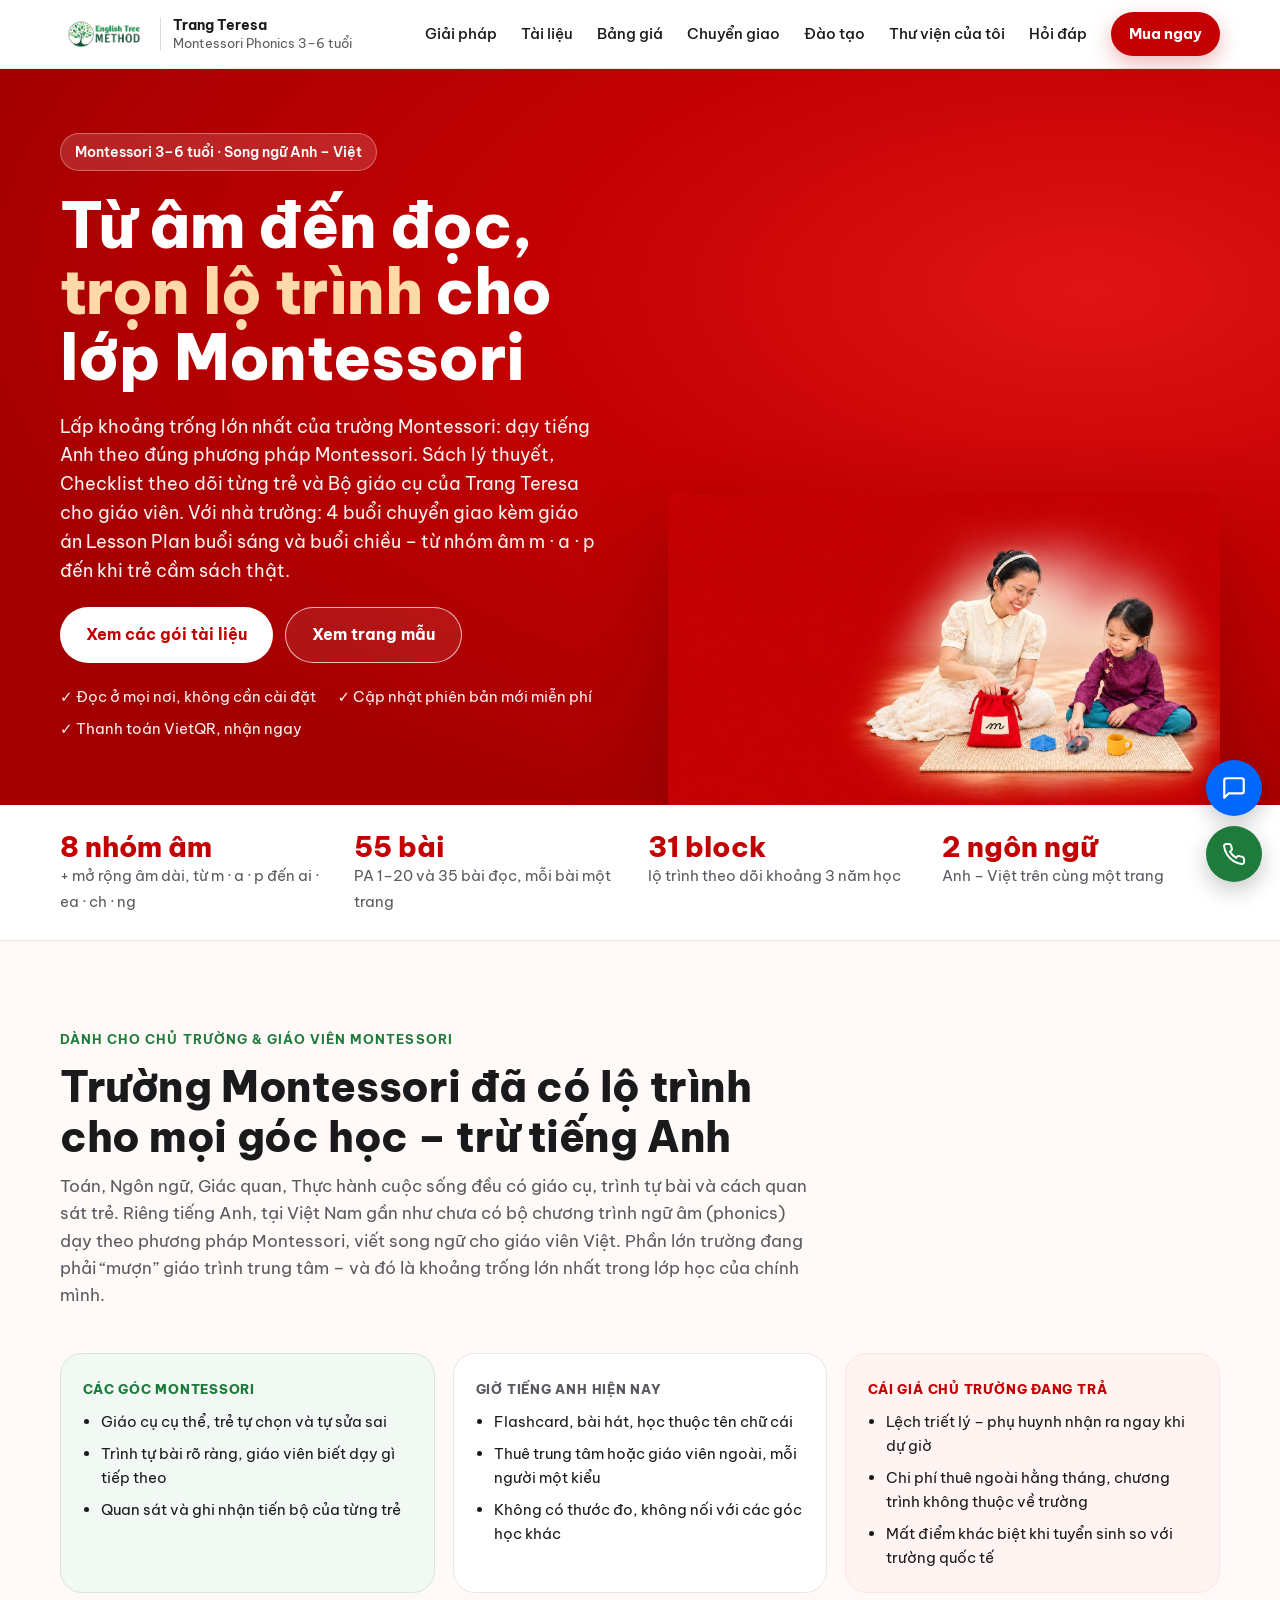
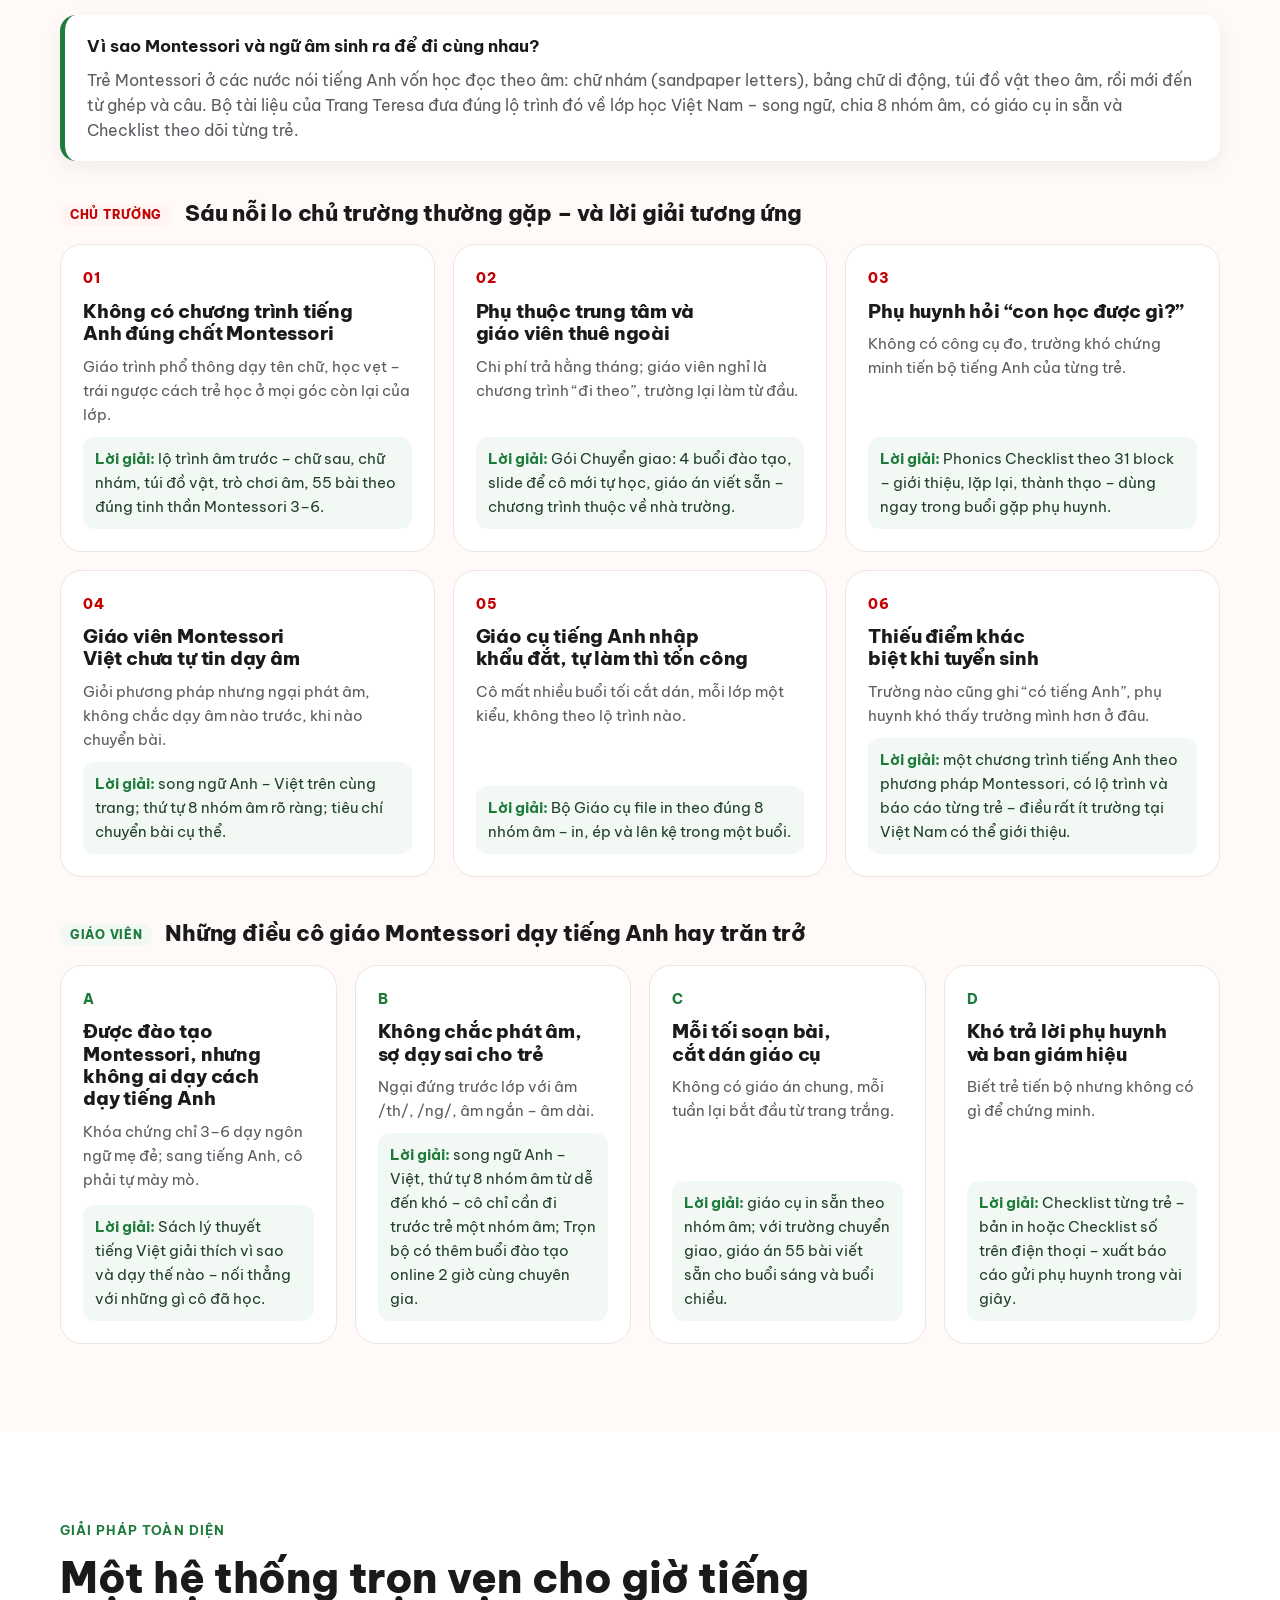
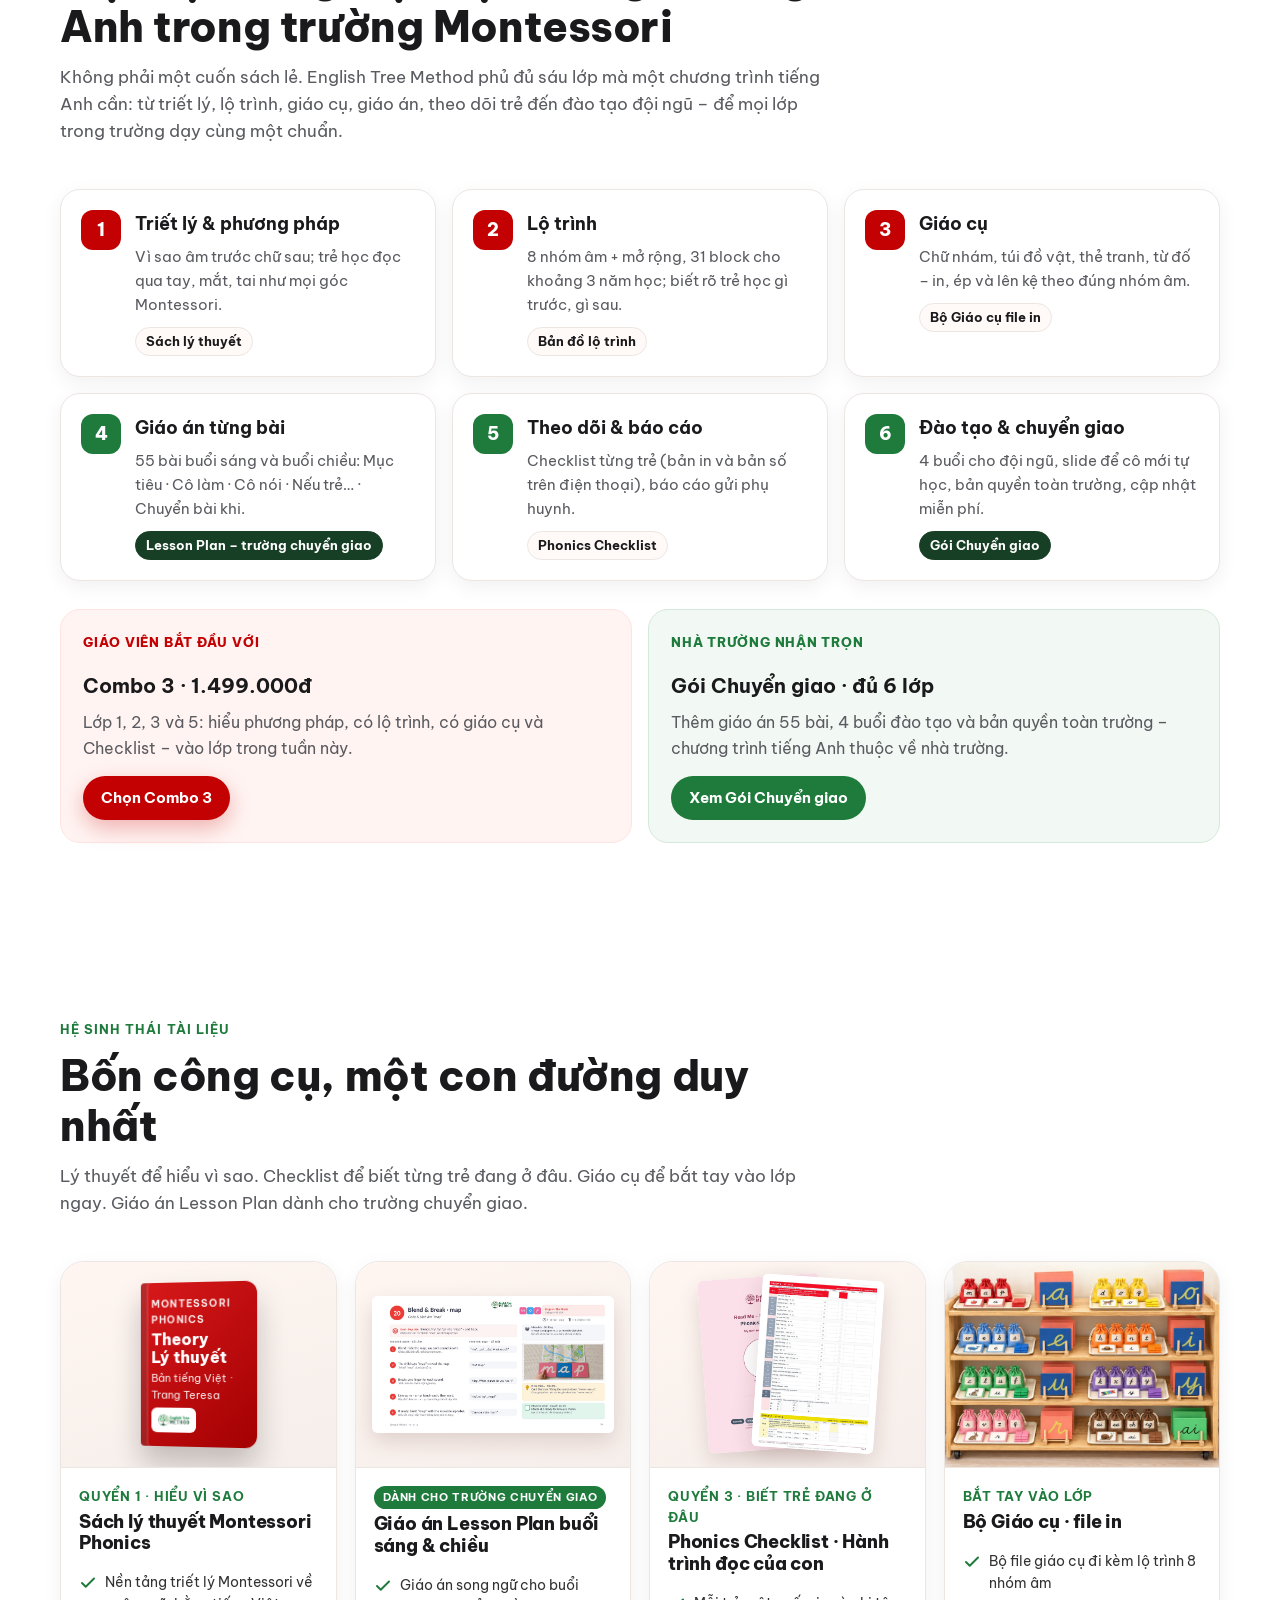
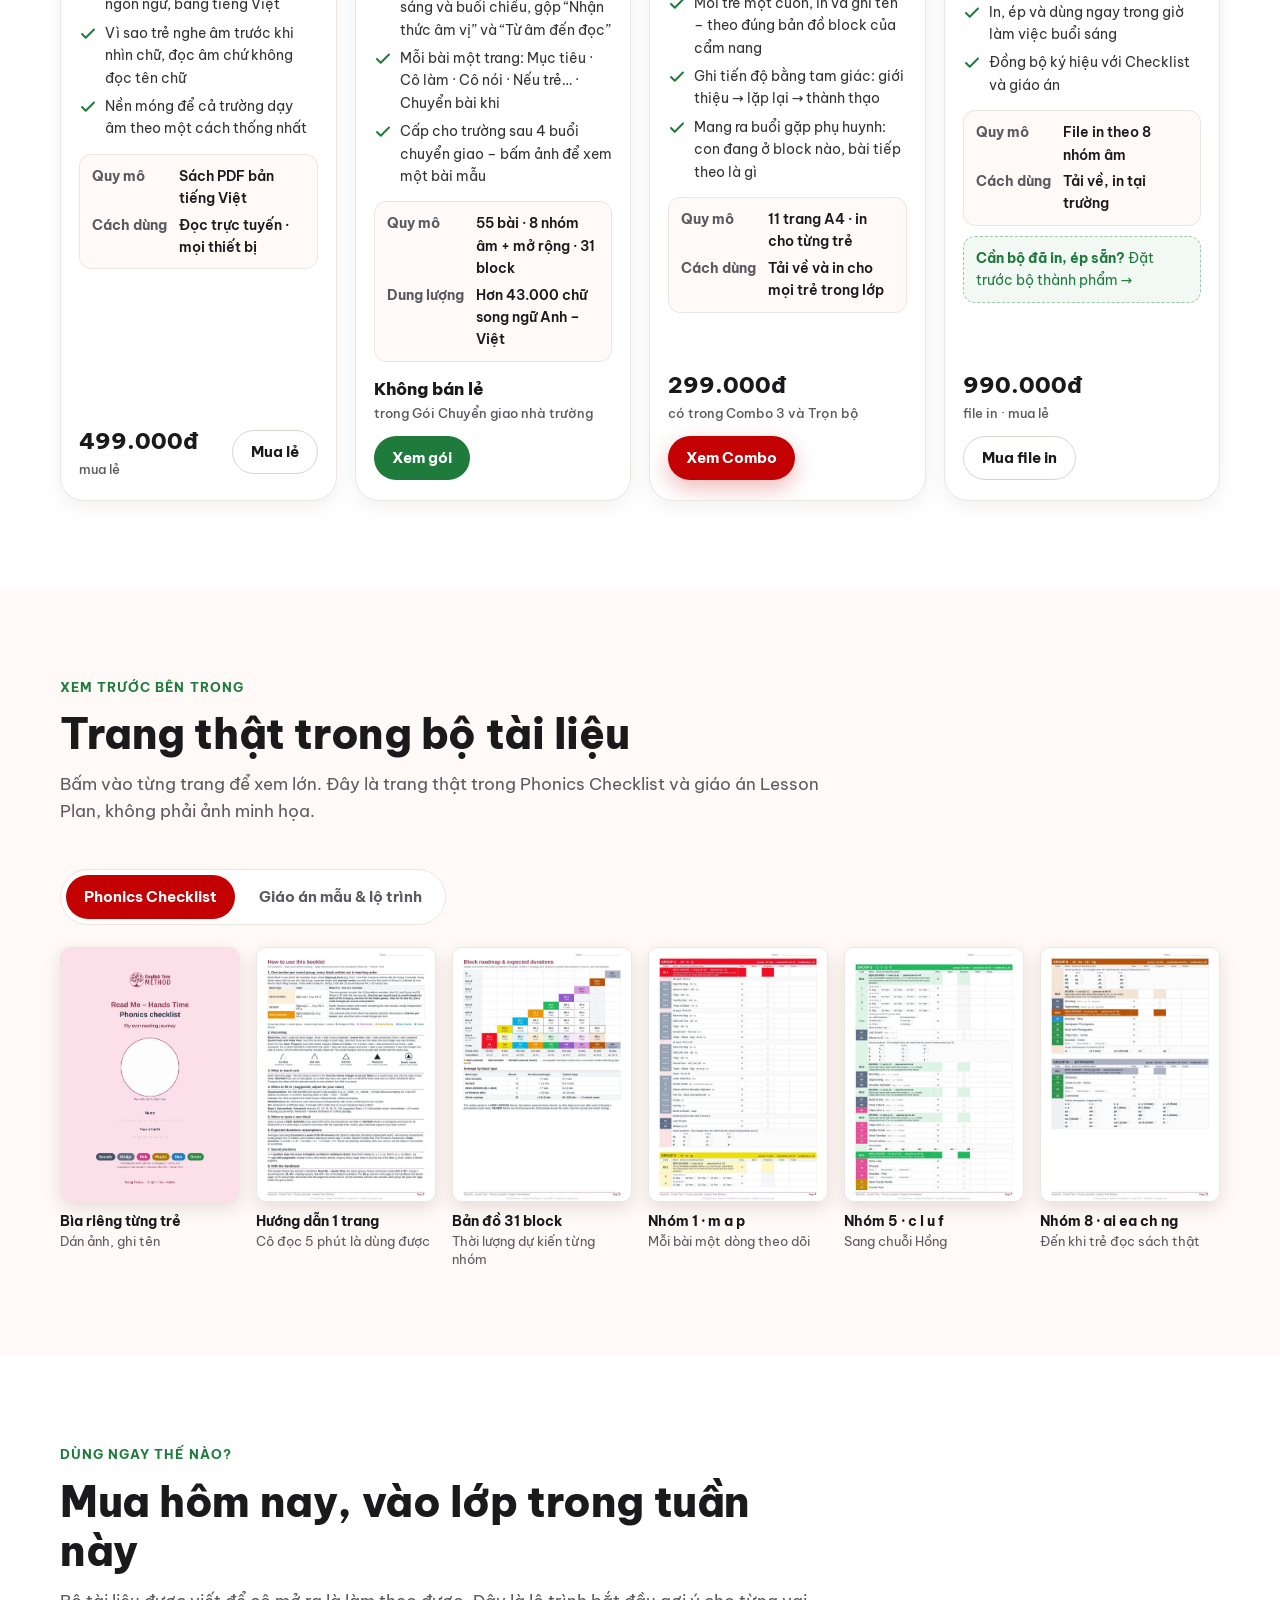
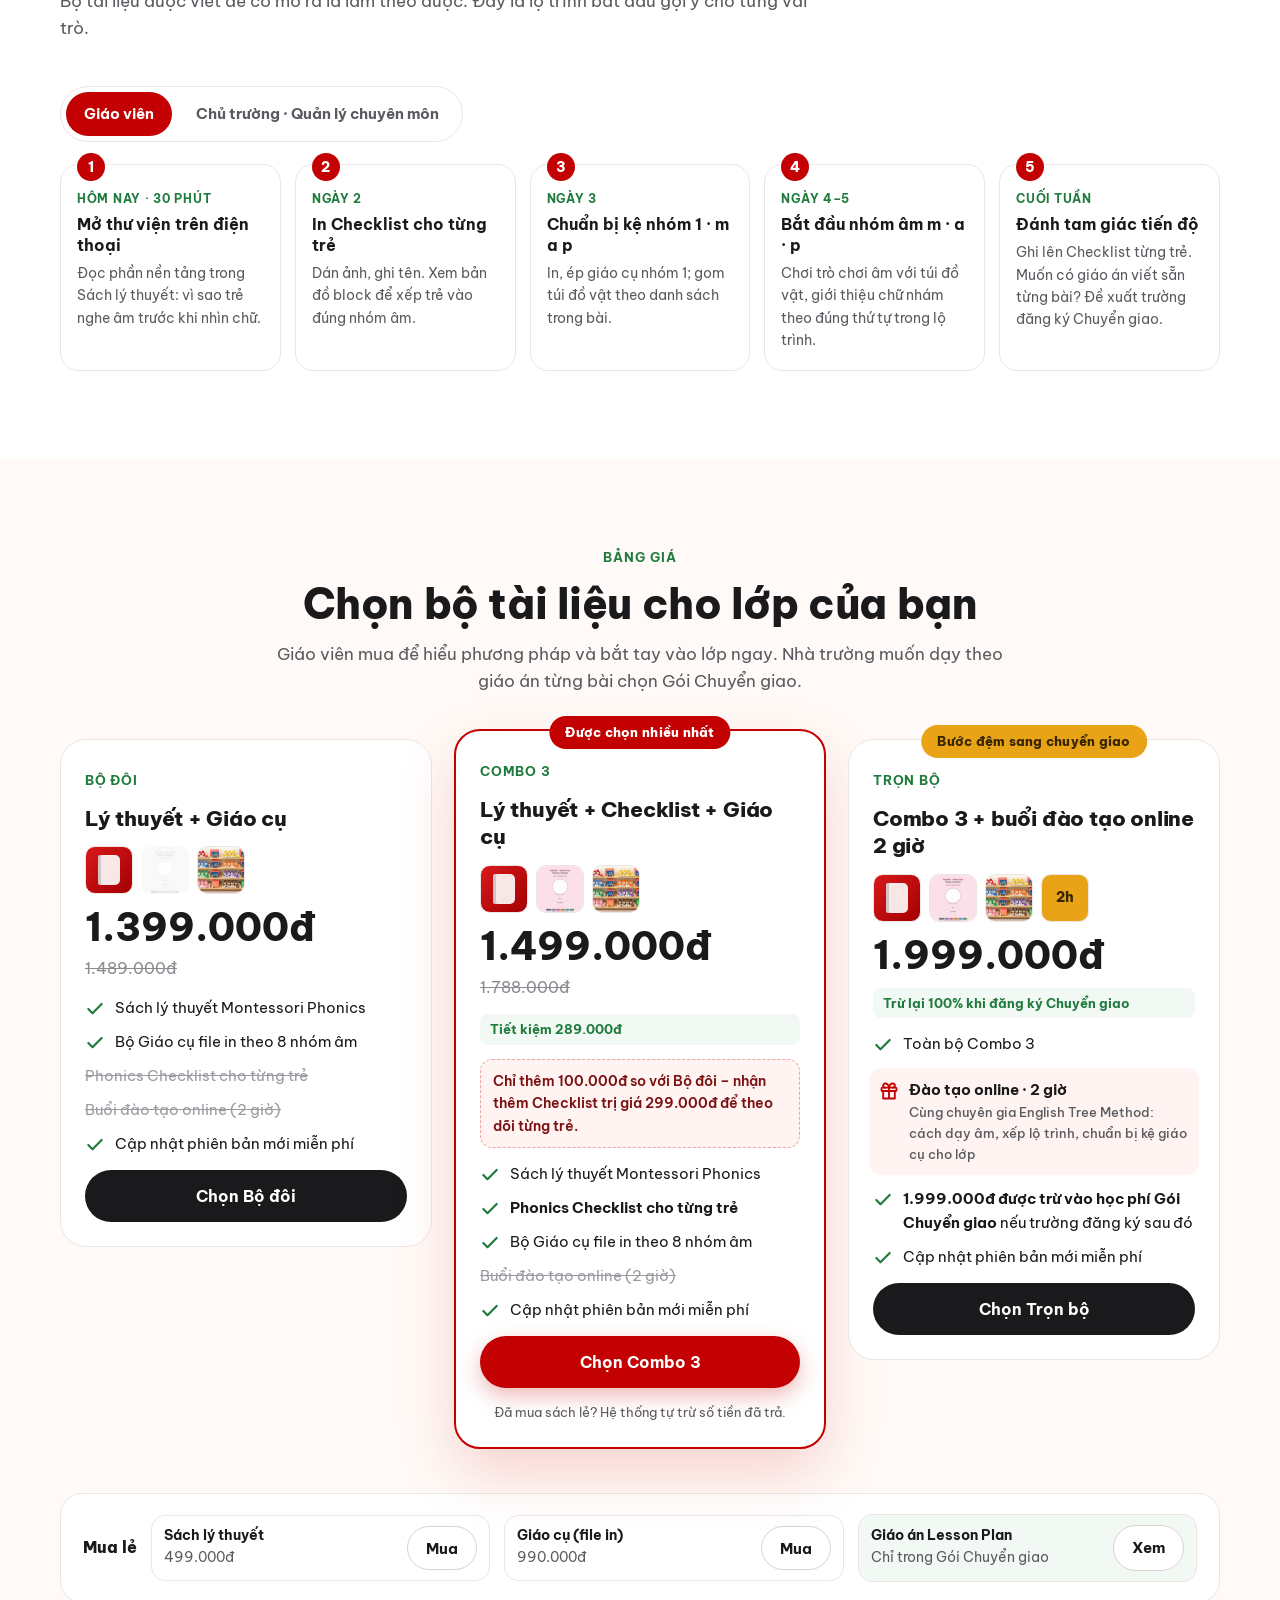
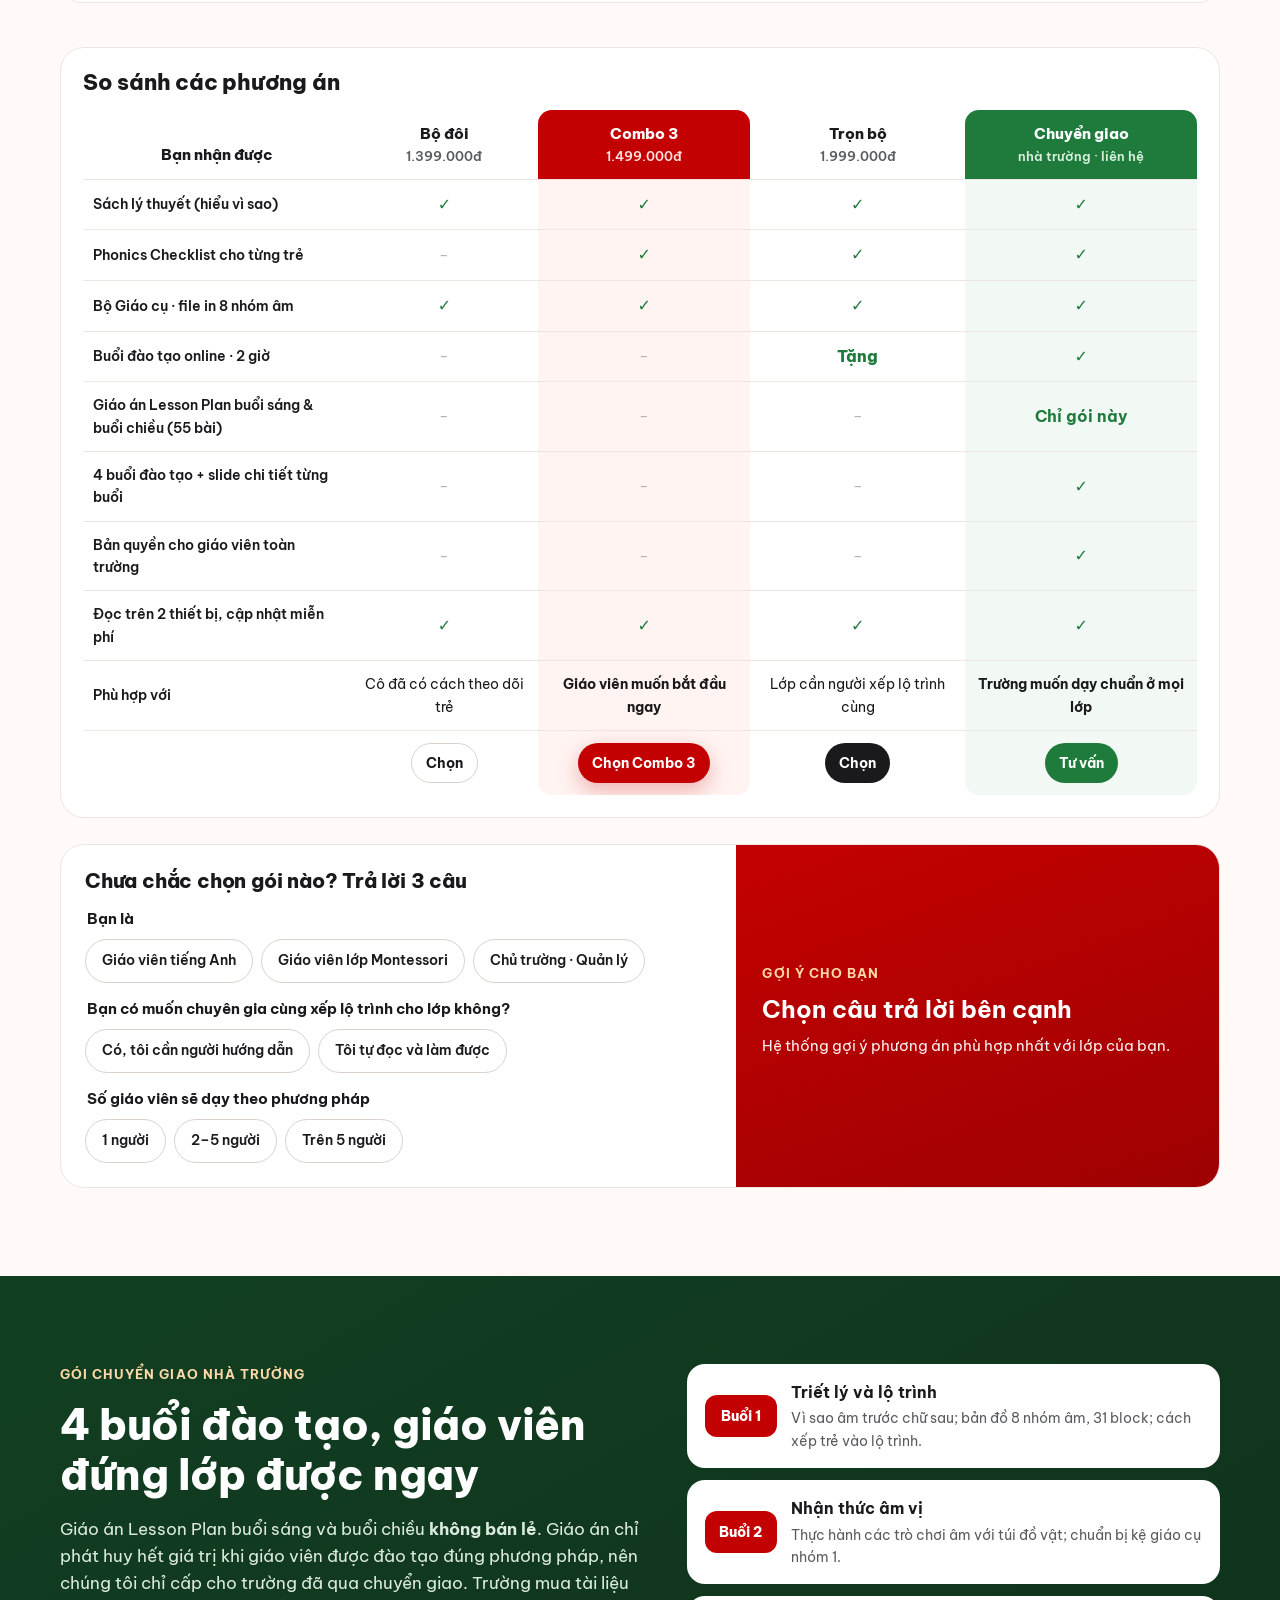
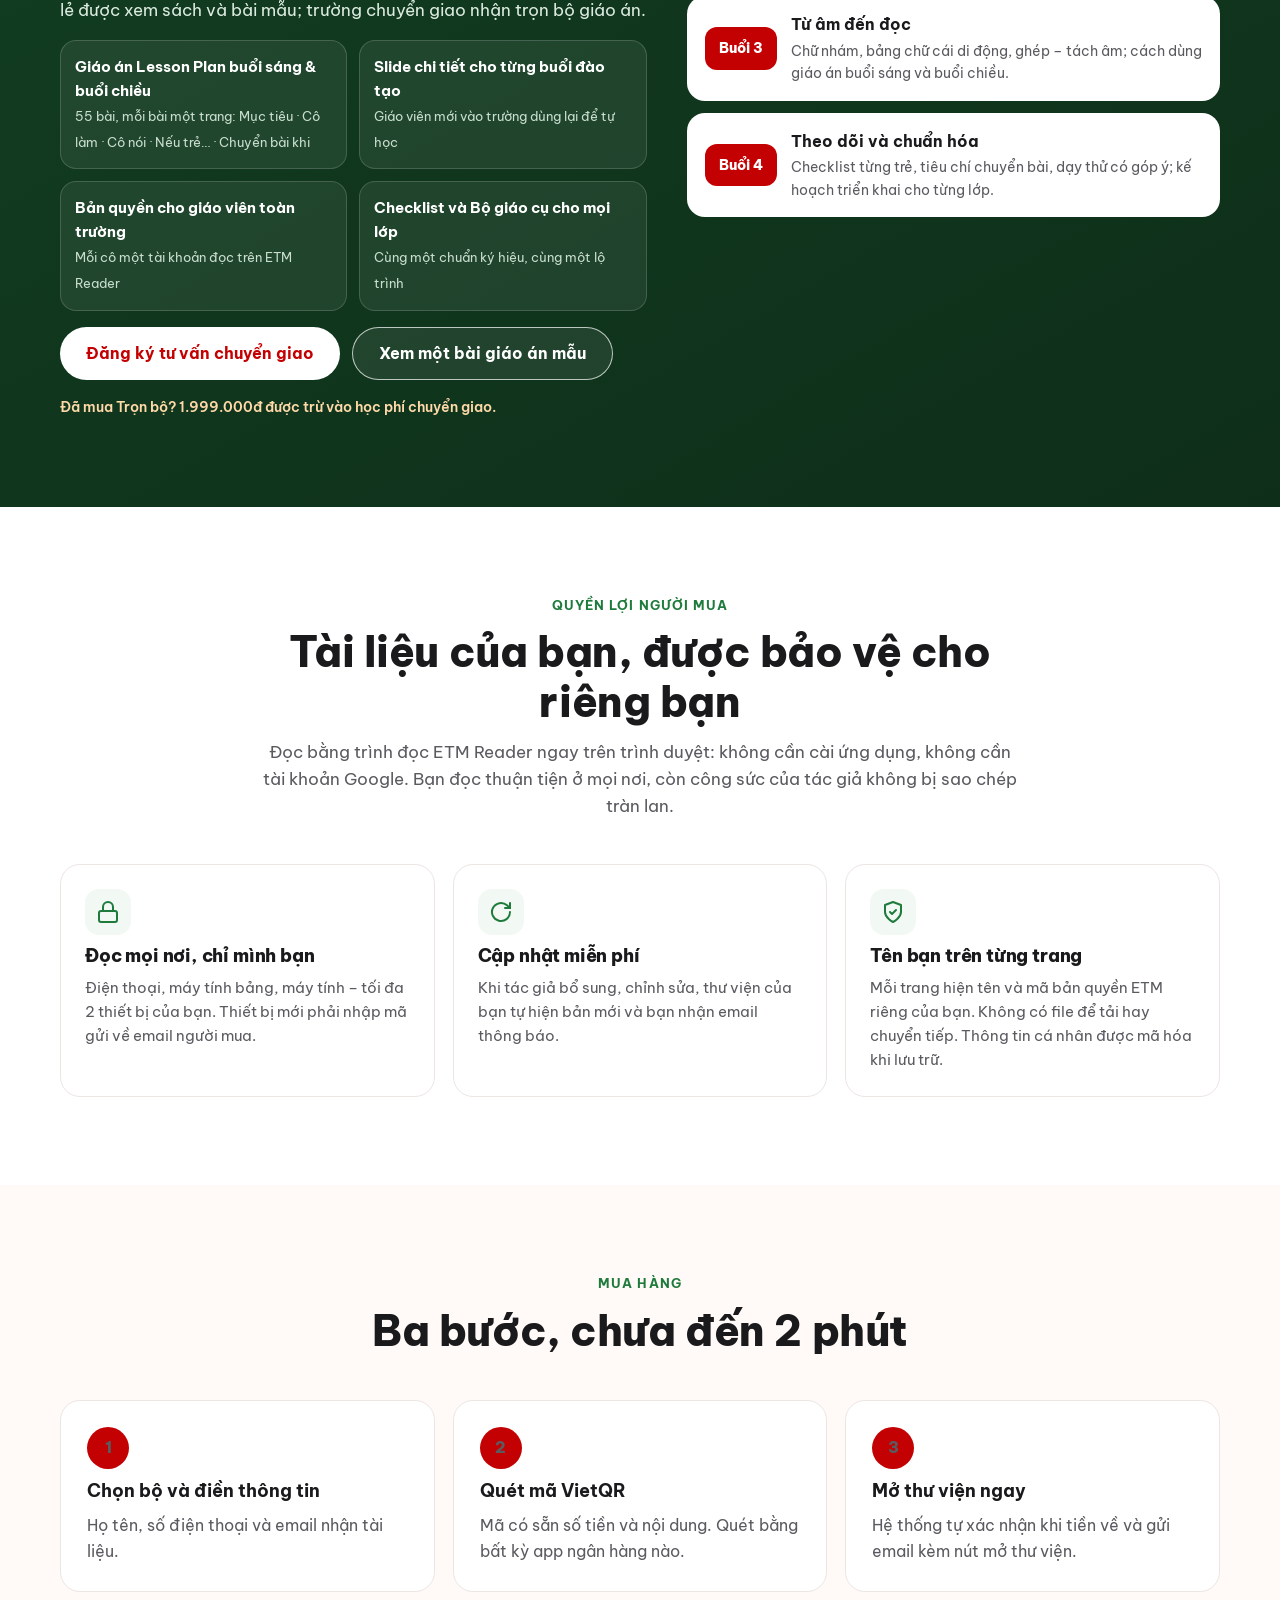
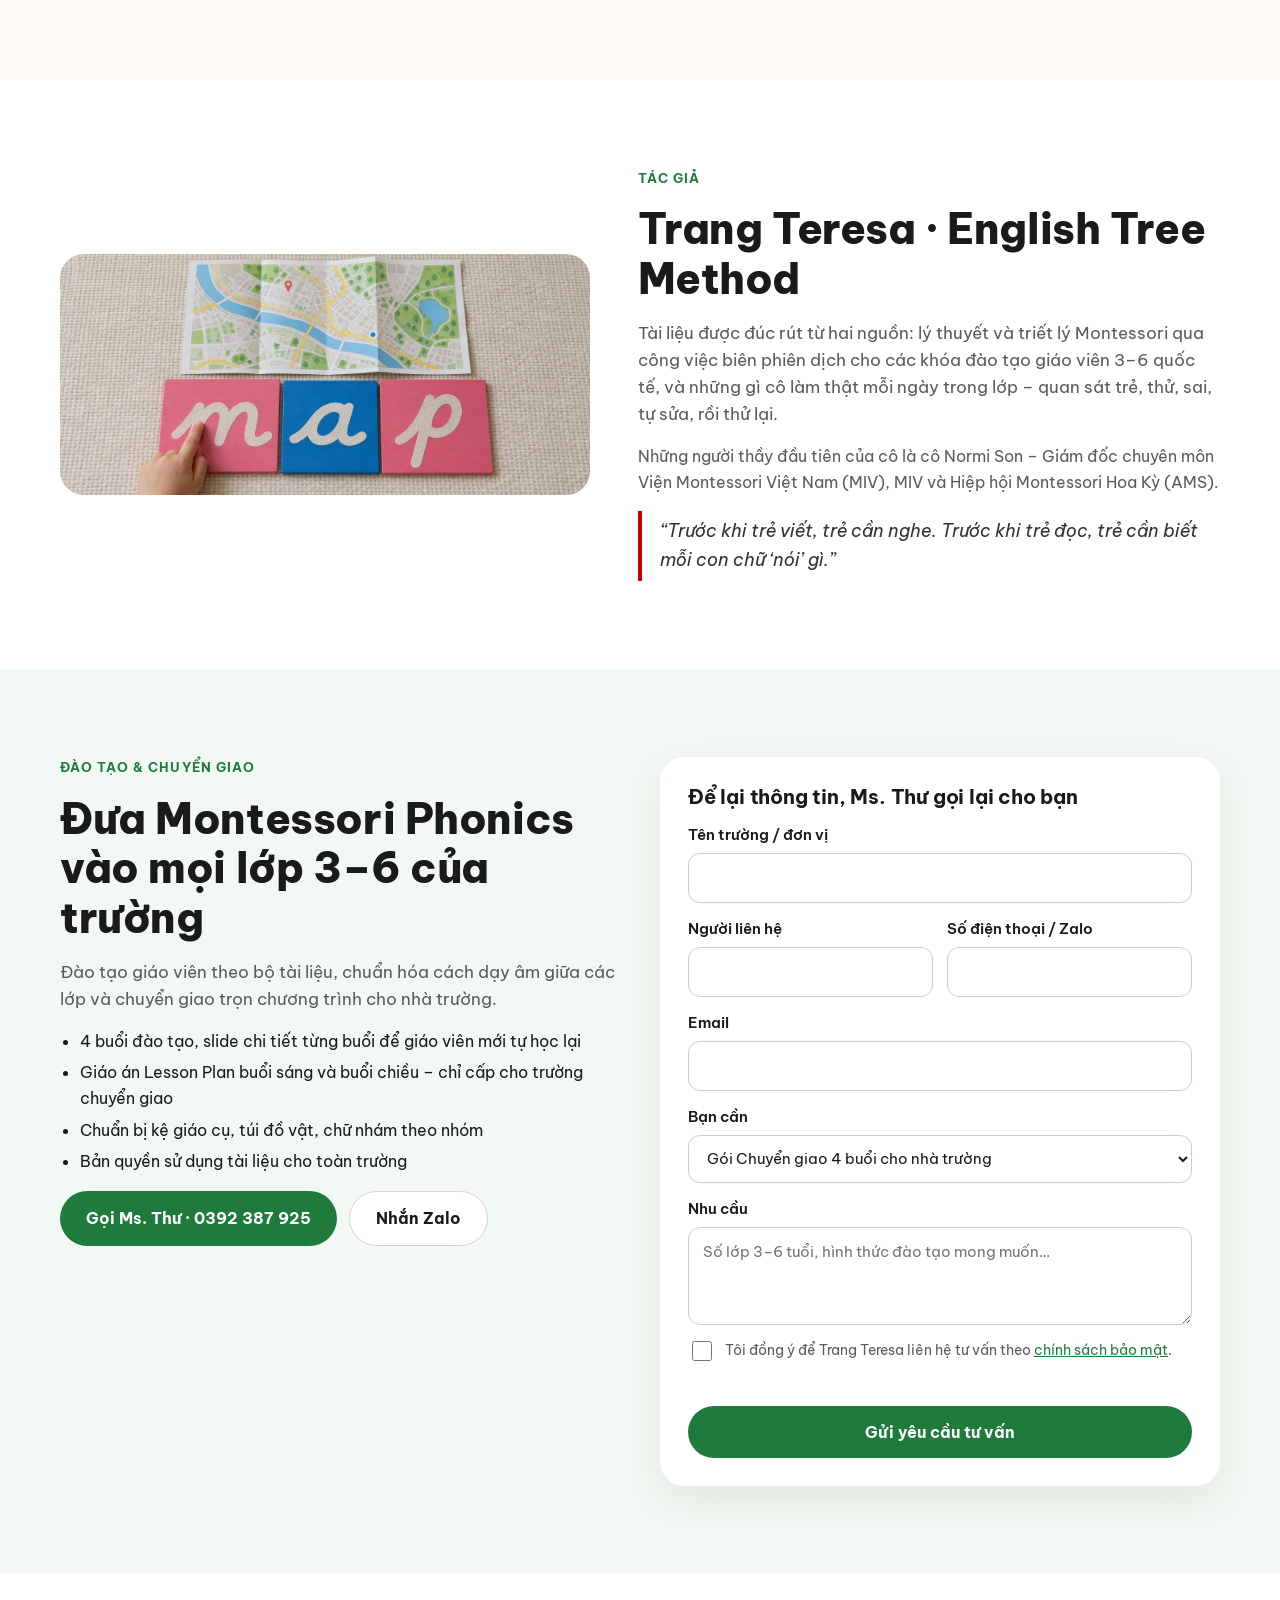
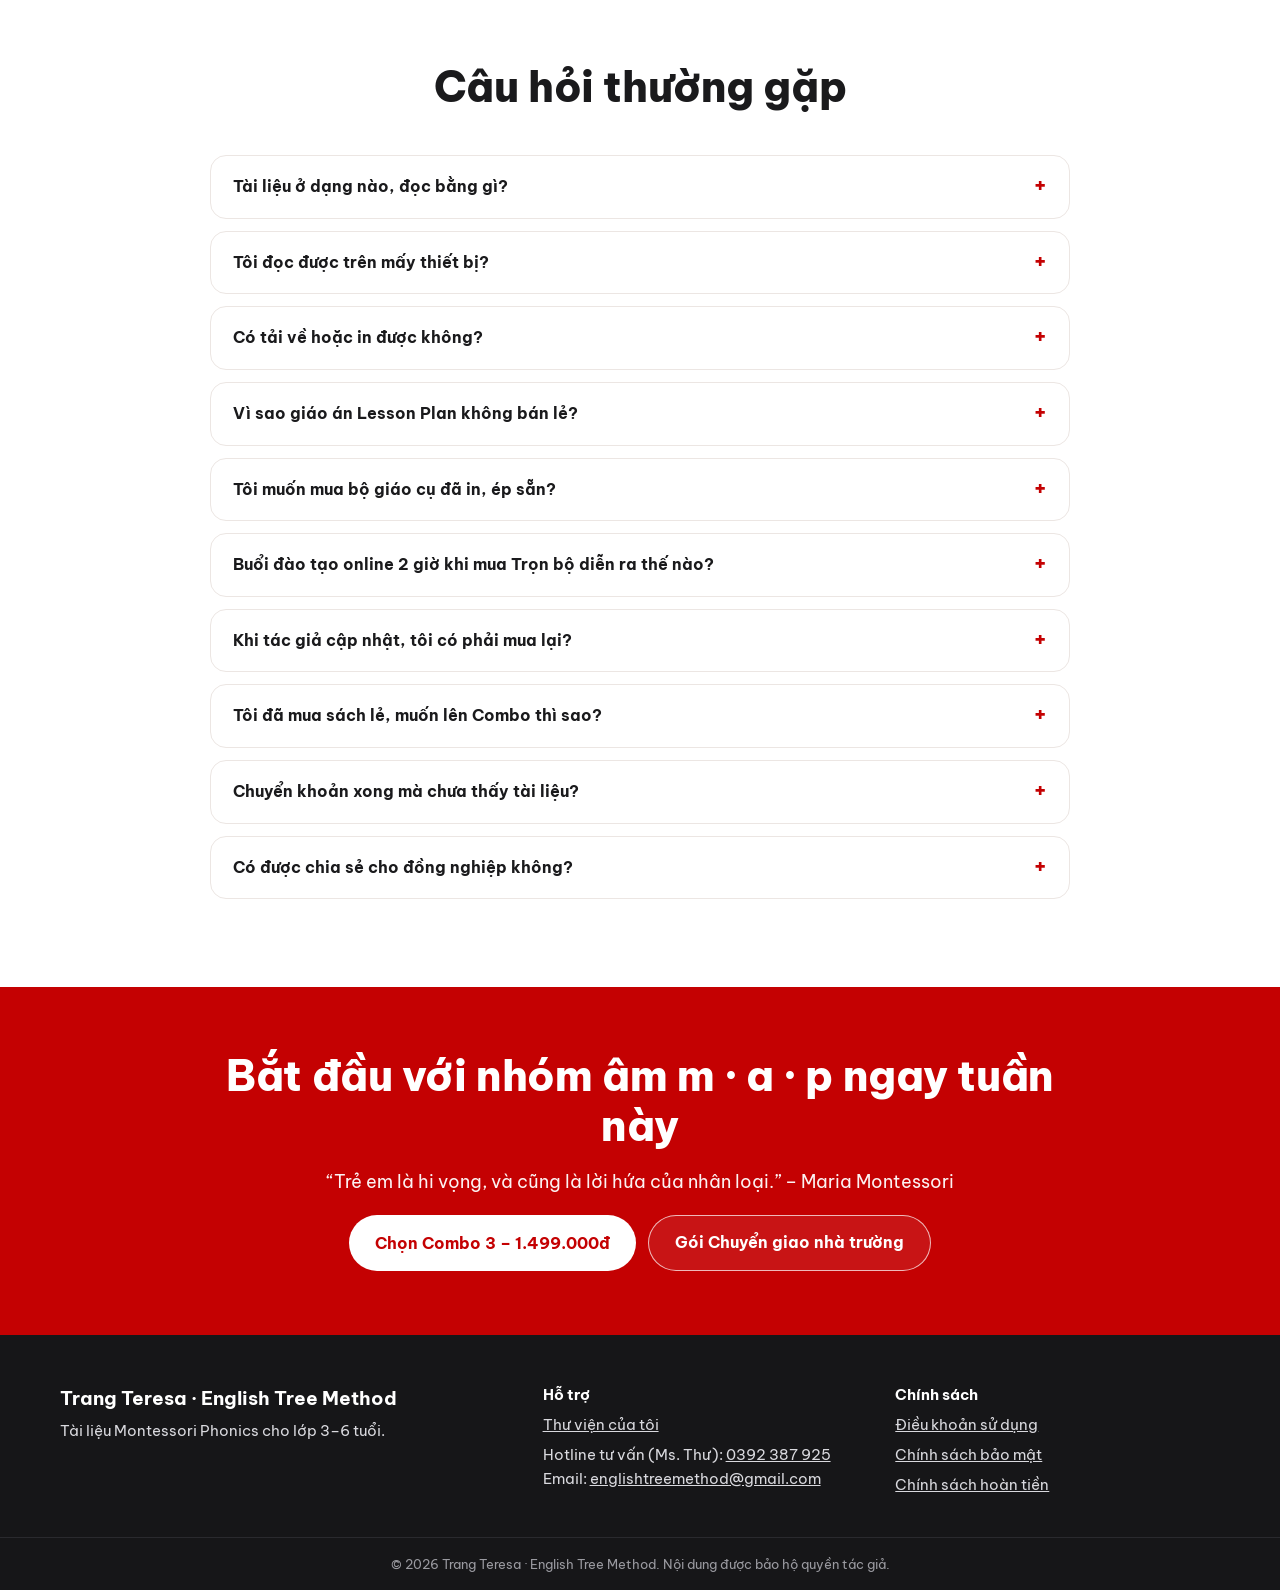
==== commit 2af3be94: "Landing: điểm đau chủ trường + giáo viên, giải pháp toàn diện, đào tạo online 2 giờ" ====
--- a/index.html
+++ b/index.html
@@ -29,8 +29,8 @@
       <span>Trang Teresa<small>Montessori Phonics 3–6 tuổi</small></span>
     </a>
     <nav class="nav" aria-label="Điều hướng chính">
+      <a href="#giai-phap">Giải pháp</a>
       <a href="#tai-lieu">Tài liệu</a>
-      <a href="#dung-ngay">Dùng ngay</a>
       <a href="#bang-gia">Bảng giá</a>
       <a href="#chuyen-giao">Chuyển giao</a>
       <a href="#dao-tao">Đào tạo</a>
@@ -47,7 +47,7 @@
     <div class="hero-text">
       <span class="pill">Montessori 3–6 tuổi · Song ngữ Anh – Việt</span>
       <h1>Từ âm đến đọc,<br><em>trọn lộ trình</em> cho lớp Montessori</h1>
-      <p class="sub">Sách lý thuyết, Checklist theo dõi từng trẻ và Bộ giáo cụ của Trang Teresa cho giáo viên. Với nhà trường: 4 buổi chuyển giao kèm giáo án Lesson Plan buổi sáng và buổi chiều – từ nhóm âm m · a · p đến khi trẻ cầm sách thật.</p>
+      <p class="sub">Lấp khoảng trống lớn nhất của trường Montessori: dạy tiếng Anh theo đúng phương pháp Montessori. Sách lý thuyết, Checklist theo dõi từng trẻ và Bộ giáo cụ của Trang Teresa cho giáo viên. Với nhà trường: 4 buổi chuyển giao kèm giáo án Lesson Plan buổi sáng và buổi chiều – từ nhóm âm m · a · p đến khi trẻ cầm sách thật.</p>
       <div class="row">
         <a class="btn btn-white" href="#bang-gia">Xem các gói tài liệu</a>
         <a class="btn btn-ghost" href="#ben-trong">Xem trang mẫu</a>
@@ -76,17 +76,91 @@
 <section id="noi-dau" class="section bg-cream">
   <div class="wrap">
     <div class="head">
-      <span class="eyebrow">Dành cho chủ trường & quản lý chuyên môn</span>
-      <h2 class="h2">Tiếng Anh trong trường Montessori: sáu nỗi lo, một lời giải</h2>
-      <p class="lead">Phụ huynh chọn trường Montessori vì triết lý. Nhưng giờ tiếng Anh thường lại là flashcard, bài hát và học thuộc – và chương trình nằm trong đầu một giáo viên.</p>
-    </div>
+      <span class="eyebrow">Dành cho chủ trường & giáo viên Montessori</span>
+      <h2 class="h2">Trường Montessori đã có lộ trình cho mọi góc học – trừ tiếng Anh</h2>
+      <p class="lead">Toán, Ngôn ngữ, Giác quan, Thực hành cuộc sống đều có giáo cụ, trình tự bài và cách quan sát trẻ. Riêng tiếng Anh, tại Việt Nam gần như chưa có bộ chương trình ngữ âm (phonics) dạy theo phương pháp Montessori, viết song ngữ cho giáo viên Việt. Phần lớn trường đang phải “mượn” giáo trình trung tâm – và đó là khoảng trống lớn nhất trong lớp học của chính mình.</p>
+    </div>
+
+    <div class="gap">
+      <div class="gap-col ok">
+        <span class="gap-tag">Các góc Montessori</span>
+        <ul>
+          <li>Giáo cụ cụ thể, trẻ tự chọn và tự sửa sai</li>
+          <li>Trình tự bài rõ ràng, giáo viên biết dạy gì tiếp theo</li>
+          <li>Quan sát và ghi nhận tiến bộ của từng trẻ</li>
+        </ul>
+      </div>
+      <div class="gap-col bad">
+        <span class="gap-tag">Giờ tiếng Anh hiện nay</span>
+        <ul>
+          <li>Flashcard, bài hát, học thuộc tên chữ cái</li>
+          <li>Thuê trung tâm hoặc giáo viên ngoài, mỗi người một kiểu</li>
+          <li>Không có thước đo, không nối với các góc học khác</li>
+        </ul>
+      </div>
+      <div class="gap-col cost">
+        <span class="gap-tag">Cái giá chủ trường đang trả</span>
+        <ul>
+          <li>Lệch triết lý – phụ huynh nhận ra ngay khi dự giờ</li>
+          <li>Chi phí thuê ngoài hằng tháng, chương trình không thuộc về trường</li>
+          <li>Mất điểm khác biệt khi tuyển sinh so với trường quốc tế</li>
+        </ul>
+      </div>
+    </div>
+
+    <div class="why">
+      <b>Vì sao Montessori và ngữ âm sinh ra để đi cùng nhau?</b>
+      <p>Trẻ Montessori ở các nước nói tiếng Anh vốn học đọc theo âm: chữ nhám (sandpaper letters), bảng chữ di động, túi đồ vật theo âm, rồi mới đến từ ghép và câu. Bộ tài liệu của Trang Teresa đưa đúng lộ trình đó về lớp học Việt Nam – song ngữ, chia 8 nhóm âm, có giáo cụ in sẵn và Checklist theo dõi từng trẻ.</p>
+    </div>
+
+    <h3 class="pains-title"><span class="who ct">Chủ trường</span> Sáu nỗi lo chủ trường thường gặp – và lời giải tương ứng</h3>
     <div class="pains">
-      <article class="pain"><span class="pn">01</span><h3>Giờ tiếng Anh lệch triết lý của trường</h3><p class="q">Giáo trình phổ thông dạy tên chữ, học vẹt – khác hẳn cách trẻ học ở các góc Montessori.</p><p class="a"><b>Lời giải:</b> lộ trình âm trước – chữ sau, chữ nhám, túi đồ vật, trò chơi âm; đúng tinh thần Montessori 3–6.</p></article>
-      <article class="pain"><span class="pn">02</span><h3>Giáo viên nghỉ là chương trình “đi theo”</h3><p class="q">Mỗi cô một cách dạy, người mới vào phải làm lại từ đầu.</p><p class="a"><b>Lời giải:</b> Gói Chuyển giao: 4 buổi đào tạo, slide để cô mới tự học lại, giáo án 55 bài viết sẵn – chương trình thuộc về nhà trường, không thuộc về một cô.</p></article>
-      <article class="pain"><span class="pn">03</span><h3>Phụ huynh hỏi “con học được gì?”</h3><p class="q">Không có công cụ đo, trường khó chứng minh tiến bộ của từng trẻ.</p><p class="a"><b>Lời giải:</b> Phonics Checklist cho từng trẻ theo 31 block – giới thiệu, lặp lại, thành thạo – dùng ngay cho buổi gặp phụ huynh.</p></article>
-      <article class="pain"><span class="pn">04</span><h3>Giáo viên Việt chưa tự tin dạy âm</h3><p class="q">Ngại phát âm, không chắc dạy âm nào trước, khi nào chuyển bài.</p><p class="a"><b>Lời giải:</b> song ngữ Anh – Việt trên cùng trang; thứ tự 8 nhóm âm rõ ràng; tiêu chí chuyển bài cụ thể.</p></article>
-      <article class="pain"><span class="pn">05</span><h3>Làm giáo cụ tốn công, nhập khẩu thì đắt</h3><p class="q">Cô mất nhiều buổi tối cắt dán, mỗi lớp một kiểu.</p><p class="a"><b>Lời giải:</b> Bộ Giáo cụ file in theo đúng lộ trình 8 nhóm âm – in, ép và lên kệ trong một buổi.</p></article>
-      <article class="pain"><span class="pn">06</span><h3>Đào tạo giáo viên tốn kém, khó đồng đều</h3><p class="q">Mỗi đợt tuyển mới lại đào tạo lại, chất lượng giữa các lớp chênh nhau.</p><p class="a"><b>Lời giải:</b> cùng một bộ tài liệu cho mọi lớp, kèm đào tạo – chuyển giao trọn chương trình cho nhà trường.</p></article>
+      <article class="pain"><span class="pn">01</span><h3>Không có chương trình tiếng Anh đúng chất Montessori</h3><p class="q">Giáo trình phổ thông dạy tên chữ, học vẹt – trái ngược cách trẻ học ở mọi góc còn lại của lớp.</p><p class="a"><b>Lời giải:</b> lộ trình âm trước – chữ sau, chữ nhám, túi đồ vật, trò chơi âm, 55 bài theo đúng tinh thần Montessori 3–6.</p></article>
+      <article class="pain"><span class="pn">02</span><h3>Phụ thuộc trung tâm và giáo viên thuê ngoài</h3><p class="q">Chi phí trả hằng tháng; giáo viên nghỉ là chương trình “đi theo”, trường lại làm từ đầu.</p><p class="a"><b>Lời giải:</b> Gói Chuyển giao: 4 buổi đào tạo, slide để cô mới tự học, giáo án viết sẵn – chương trình thuộc về nhà trường.</p></article>
+      <article class="pain"><span class="pn">03</span><h3>Phụ huynh hỏi “con học được gì?”</h3><p class="q">Không có công cụ đo, trường khó chứng minh tiến bộ tiếng Anh của từng trẻ.</p><p class="a"><b>Lời giải:</b> Phonics Checklist theo 31 block – giới thiệu, lặp lại, thành thạo – dùng ngay trong buổi gặp phụ huynh.</p></article>
+      <article class="pain"><span class="pn">04</span><h3>Giáo viên Montessori Việt chưa tự tin dạy âm</h3><p class="q">Giỏi phương pháp nhưng ngại phát âm, không chắc dạy âm nào trước, khi nào chuyển bài.</p><p class="a"><b>Lời giải:</b> song ngữ Anh – Việt trên cùng trang; thứ tự 8 nhóm âm rõ ràng; tiêu chí chuyển bài cụ thể.</p></article>
+      <article class="pain"><span class="pn">05</span><h3>Giáo cụ tiếng Anh nhập khẩu đắt, tự làm thì tốn công</h3><p class="q">Cô mất nhiều buổi tối cắt dán, mỗi lớp một kiểu, không theo lộ trình nào.</p><p class="a"><b>Lời giải:</b> Bộ Giáo cụ file in theo đúng 8 nhóm âm – in, ép và lên kệ trong một buổi.</p></article>
+      <article class="pain"><span class="pn">06</span><h3>Thiếu điểm khác biệt khi tuyển sinh</h3><p class="q">Trường nào cũng ghi “có tiếng Anh”, phụ huynh khó thấy trường mình hơn ở đâu.</p><p class="a"><b>Lời giải:</b> một chương trình tiếng Anh theo phương pháp Montessori, có lộ trình và báo cáo từng trẻ – điều rất ít trường tại Việt Nam có thể giới thiệu.</p></article>
+    </div>
+
+    <h3 class="pains-title t2"><span class="who">Giáo viên</span> Những điều cô giáo Montessori dạy tiếng Anh hay trăn trở</h3>
+    <div class="pains four">
+      <article class="pain t"><span class="pn">A</span><h3>Được đào tạo Montessori, nhưng không ai dạy cách dạy tiếng Anh</h3><p class="q">Khóa chứng chỉ 3–6 dạy ngôn ngữ mẹ đẻ; sang tiếng Anh, cô phải tự mày mò.</p><p class="a"><b>Lời giải:</b> Sách lý thuyết tiếng Việt giải thích vì sao và dạy thế nào – nối thẳng với những gì cô đã học.</p></article>
+      <article class="pain t"><span class="pn">B</span><h3>Không chắc phát âm, sợ dạy sai cho trẻ</h3><p class="q">Ngại đứng trước lớp với âm /th/, /ng/, âm ngắn – âm dài.</p><p class="a"><b>Lời giải:</b> song ngữ Anh – Việt, thứ tự 8 nhóm âm từ dễ đến khó – cô chỉ cần đi trước trẻ một nhóm âm; Trọn bộ có thêm buổi đào tạo online 2 giờ cùng chuyên gia.</p></article>
+      <article class="pain t"><span class="pn">C</span><h3>Mỗi tối soạn bài, cắt dán giáo cụ</h3><p class="q">Không có giáo án chung, mỗi tuần lại bắt đầu từ trang trắng.</p><p class="a"><b>Lời giải:</b> giáo cụ in sẵn theo nhóm âm; với trường chuyển giao, giáo án 55 bài viết sẵn cho buổi sáng và buổi chiều.</p></article>
+      <article class="pain t"><span class="pn">D</span><h3>Khó trả lời phụ huynh và ban giám hiệu</h3><p class="q">Biết trẻ tiến bộ nhưng không có gì để chứng minh.</p><p class="a"><b>Lời giải:</b> Checklist từng trẻ – bản in hoặc Checklist số trên điện thoại – xuất báo cáo gửi phụ huynh trong vài giây.</p></article>
+    </div>
+  </div>
+</section>
+
+<section id="giai-phap" class="section">
+  <div class="wrap">
+    <div class="head">
+      <span class="eyebrow">Giải pháp toàn diện</span>
+      <h2 class="h2">Một hệ thống trọn vẹn cho giờ tiếng Anh trong trường Montessori</h2>
+      <p class="lead">Không phải một cuốn sách lẻ. English Tree Method phủ đủ sáu lớp mà một chương trình tiếng Anh cần: từ triết lý, lộ trình, giáo cụ, giáo án, theo dõi trẻ đến đào tạo đội ngũ – để mọi lớp trong trường dạy cùng một chuẩn.</p>
+    </div>
+    <ol class="layers">
+      <li><span class="ln">1</span><div><b>Triết lý & phương pháp</b><p>Vì sao âm trước chữ sau; trẻ học đọc qua tay, mắt, tai như mọi góc Montessori.</p><span class="lt">Sách lý thuyết</span></div></li>
+      <li><span class="ln">2</span><div><b>Lộ trình</b><p>8 nhóm âm + mở rộng, 31 block cho khoảng 3 năm học; biết rõ trẻ học gì trước, gì sau.</p><span class="lt">Bản đồ lộ trình</span></div></li>
+      <li><span class="ln">3</span><div><b>Giáo cụ</b><p>Chữ nhám, túi đồ vật, thẻ tranh, từ đố – in, ép và lên kệ theo đúng nhóm âm.</p><span class="lt">Bộ Giáo cụ file in</span></div></li>
+      <li><span class="ln">4</span><div><b>Giáo án từng bài</b><p>55 bài buổi sáng và buổi chiều: Mục tiêu · Cô làm · Cô nói · Nếu trẻ… · Chuyển bài khi.</p><span class="lt cg">Lesson Plan – trường chuyển giao</span></div></li>
+      <li><span class="ln">5</span><div><b>Theo dõi & báo cáo</b><p>Checklist từng trẻ (bản in và bản số trên điện thoại), báo cáo gửi phụ huynh.</p><span class="lt">Phonics Checklist</span></div></li>
+      <li><span class="ln">6</span><div><b>Đào tạo & chuyển giao</b><p>4 buổi cho đội ngũ, slide để cô mới tự học, bản quyền toàn trường, cập nhật miễn phí.</p><span class="lt cg">Gói Chuyển giao</span></div></li>
+    </ol>
+    <div class="who-grid">
+      <div class="who-card gv">
+        <span class="gap-tag">Giáo viên bắt đầu với</span>
+        <b>Combo 3 · 1.499.000đ</b>
+        <p>Lớp 1, 2, 3 và 5: hiểu phương pháp, có lộ trình, có giáo cụ và Checklist – vào lớp trong tuần này.</p>
+        <button class="btn btn-red btn-sm" data-buy="COMBO3">Chọn Combo 3</button>
+      </div>
+      <div class="who-card ct">
+        <span class="gap-tag">Nhà trường nhận trọn</span>
+        <b>Gói Chuyển giao · đủ 6 lớp</b>
+        <p>Thêm giáo án 55 bài, 4 buổi đào tạo và bản quyền toàn trường – chương trình tiếng Anh thuộc về nhà trường.</p>
+        <a class="btn btn-green btn-sm" href="#chuyen-giao">Xem Gói Chuyển giao</a>
+      </div>
     </div>
   </div>
 </section>
@@ -233,7 +307,7 @@
           <li><svg width="20" height="20" viewBox="0 0 24 24" fill="none" stroke="#1E7B3C" stroke-width="2.6" stroke-linecap="round" stroke-linejoin="round" aria-hidden="true"><path d="M20 6L9 17l-5-5"/></svg>Sách lý thuyết Montessori Phonics</li>
           <li><svg width="20" height="20" viewBox="0 0 24 24" fill="none" stroke="#1E7B3C" stroke-width="2.6" stroke-linecap="round" stroke-linejoin="round" aria-hidden="true"><path d="M20 6L9 17l-5-5"/></svg>Bộ Giáo cụ file in theo 8 nhóm âm</li>
           <li class="no">Phonics Checklist cho từng trẻ</li>
-          <li class="no">Buổi tư vấn 1:1 (2 giờ)</li>
+          <li class="no">Buổi đào tạo online (2 giờ)</li>
           <li><svg width="20" height="20" viewBox="0 0 24 24" fill="none" stroke="#1E7B3C" stroke-width="2.6" stroke-linecap="round" stroke-linejoin="round" aria-hidden="true"><path d="M20 6L9 17l-5-5"/></svg>Cập nhật phiên bản mới miễn phí</li>
         </ul>
         <button class="btn btn-dark" data-buy="DUO">Chọn Bộ đôi</button>
@@ -251,7 +325,7 @@
           <li><svg width="20" height="20" viewBox="0 0 24 24" fill="none" stroke="#1E7B3C" stroke-width="2.6" stroke-linecap="round" stroke-linejoin="round" aria-hidden="true"><path d="M20 6L9 17l-5-5"/></svg>Sách lý thuyết Montessori Phonics</li>
           <li><svg width="20" height="20" viewBox="0 0 24 24" fill="none" stroke="#1E7B3C" stroke-width="2.6" stroke-linecap="round" stroke-linejoin="round" aria-hidden="true"><path d="M20 6L9 17l-5-5"/></svg><b>Phonics Checklist cho từng trẻ</b></li>
           <li><svg width="20" height="20" viewBox="0 0 24 24" fill="none" stroke="#1E7B3C" stroke-width="2.6" stroke-linecap="round" stroke-linejoin="round" aria-hidden="true"><path d="M20 6L9 17l-5-5"/></svg>Bộ Giáo cụ file in theo 8 nhóm âm</li>
-          <li class="no">Buổi tư vấn 1:1 (2 giờ)</li>
+          <li class="no">Buổi đào tạo online (2 giờ)</li>
           <li><svg width="20" height="20" viewBox="0 0 24 24" fill="none" stroke="#1E7B3C" stroke-width="2.6" stroke-linecap="round" stroke-linejoin="round" aria-hidden="true"><path d="M20 6L9 17l-5-5"/></svg>Cập nhật phiên bản mới miễn phí</li>
         </ul>
         <button class="btn btn-red" data-buy="COMBO3">Chọn Combo 3</button>
@@ -261,13 +335,13 @@
       <article class="plan">
         <span class="badge gold">Bước đệm sang chuyển giao</span>
         <span class="tag">Trọn bộ</span>
-        <h3>Combo 3 + tư vấn 1:1 cho trường bạn</h3>
-        <div class="thumbs" aria-hidden="true"><span class="th th-book"><i></i></span><img class="th" src="images/checklist-bia.jpg" alt=""><img class="th" src="images/ke-giao-cu.jpg" alt=""><span class="th th-talk" title="Tư vấn 1:1">2h</span></div>
+        <h3>Combo 3 + buổi đào tạo online 2 giờ</h3>
+        <div class="thumbs" aria-hidden="true"><span class="th th-book"><i></i></span><img class="th" src="images/checklist-bia.jpg" alt=""><img class="th" src="images/ke-giao-cu.jpg" alt=""><span class="th th-talk" title="Đào tạo online 2 giờ">2h</span></div>
         <div class="p"><span class="now">1.999.000đ</span></div>
         <span class="save">Trừ lại 100% khi đăng ký Chuyển giao</span>
         <ul>
           <li><svg width="20" height="20" viewBox="0 0 24 24" fill="none" stroke="#1E7B3C" stroke-width="2.6" stroke-linecap="round" stroke-linejoin="round" aria-hidden="true"><path d="M20 6L9 17l-5-5"/></svg>Toàn bộ Combo 3</li>
-          <li class="gift"><svg width="20" height="20" viewBox="0 0 24 24" fill="none" stroke="#C40102" stroke-width="2.2" stroke-linecap="round" stroke-linejoin="round" aria-hidden="true"><rect x="3" y="8" width="18" height="4" rx="1"/><path d="M12 8v13M19 12v9H5v-9M7.5 8a2.5 2.5 0 0 1 0-5C11 3 12 8 12 8s1-5 4.5-5a2.5 2.5 0 0 1 0 5"/></svg><span><b>Tư vấn online 1:1 · 2 giờ</b><small>Cùng chuyên gia English Tree Method: xếp lộ trình, kệ giáo cụ, lịch dạy cho lớp của bạn</small></span></li>
+          <li class="gift"><svg width="20" height="20" viewBox="0 0 24 24" fill="none" stroke="#C40102" stroke-width="2.2" stroke-linecap="round" stroke-linejoin="round" aria-hidden="true"><rect x="3" y="8" width="18" height="4" rx="1"/><path d="M12 8v13M19 12v9H5v-9M7.5 8a2.5 2.5 0 0 1 0-5C11 3 12 8 12 8s1-5 4.5-5a2.5 2.5 0 0 1 0 5"/></svg><span><b>Đào tạo online · 2 giờ</b><small>Cùng chuyên gia English Tree Method: cách dạy âm, xếp lộ trình, chuẩn bị kệ giáo cụ cho lớp</small></span></li>
           <li><svg width="20" height="20" viewBox="0 0 24 24" fill="none" stroke="#1E7B3C" stroke-width="2.6" stroke-linecap="round" stroke-linejoin="round" aria-hidden="true"><path d="M20 6L9 17l-5-5"/></svg><span><b>1.999.000đ được trừ vào học phí Gói Chuyển giao</b> nếu trường đăng ký sau đó</span></li>
           <li><svg width="20" height="20" viewBox="0 0 24 24" fill="none" stroke="#1E7B3C" stroke-width="2.6" stroke-linecap="round" stroke-linejoin="round" aria-hidden="true"><path d="M20 6L9 17l-5-5"/></svg>Cập nhật phiên bản mới miễn phí</li>
         </ul>
@@ -290,7 +364,7 @@
           <tr><th scope="row">Sách lý thuyết (hiểu vì sao)</th><td class="y">✓</td><td class="y hot">✓</td><td class="y">✓</td><td class="y cg">✓</td></tr>
           <tr><th scope="row">Phonics Checklist cho từng trẻ</th><td class="n">–</td><td class="y hot">✓</td><td class="y">✓</td><td class="y cg">✓</td></tr>
           <tr><th scope="row">Bộ Giáo cụ · file in 8 nhóm âm</th><td class="y">✓</td><td class="y hot">✓</td><td class="y">✓</td><td class="y cg">✓</td></tr>
-          <tr><th scope="row">Tư vấn online 1:1 · 2 giờ</th><td class="n">–</td><td class="n hot">–</td><td class="y">Tặng</td><td class="y cg">✓</td></tr>
+          <tr><th scope="row">Buổi đào tạo online · 2 giờ</th><td class="n">–</td><td class="n hot">–</td><td class="y">Tặng</td><td class="y cg">✓</td></tr>
           <tr><th scope="row">Giáo án Lesson Plan buổi sáng & buổi chiều (55 bài)</th><td class="n">–</td><td class="n hot">–</td><td class="n">–</td><td class="y cg"><b>Chỉ gói này</b></td></tr>
           <tr><th scope="row">4 buổi đào tạo + slide chi tiết từng buổi</th><td class="n">–</td><td class="n hot">–</td><td class="n">–</td><td class="y cg">✓</td></tr>
           <tr><th scope="row">Bản quyền cho giáo viên toàn trường</th><td class="n">–</td><td class="n hot">–</td><td class="n">–</td><td class="y cg">✓</td></tr>
@@ -431,7 +505,7 @@
       <details><summary>Có tải về hoặc in được không?</summary><p>Sách lý thuyết và giáo án đọc trực tuyến, không tải xuống, in hay sao chép để bảo vệ bản quyền. Phonics Checklist và Bộ Giáo cụ (file in) được tải và in để dùng trong lớp của bạn.</p></details>
       <details><summary>Vì sao giáo án Lesson Plan không bán lẻ?</summary><p>Giáo án buổi sáng và buổi chiều chỉ đạt hiệu quả khi giáo viên được đào tạo đúng phương pháp. Vì vậy giáo án chỉ cấp cho trường đăng ký Gói Chuyển giao 4 buổi, kèm slide chi tiết và bản quyền cho giáo viên toàn trường. Bạn vẫn xem được một bài giáo án mẫu ngay trên trang này.</p></details>
       <details><summary>Tôi muốn mua bộ giáo cụ đã in, ép sẵn?</summary><p>Bộ thành phẩm đang nhận đặt trước. Chọn “Đặt trước bộ giáo cụ” trong form tư vấn, Ms. Thư sẽ báo giá và thời gian giao ngay khi mở bán.</p></details>
-      <details><summary>Buổi tư vấn 2 giờ khi mua Trọn bộ diễn ra thế nào?</summary><p>Buổi tư vấn online 1:1 qua Zoom/Google Meet cùng chuyên gia English Tree Method, đặt lịch theo thời gian thuận tiện của bạn. Ms. Thư sẽ liên hệ đặt lịch ngay sau khi bạn thanh toán.</p></details>
+      <details><summary>Buổi đào tạo online 2 giờ khi mua Trọn bộ diễn ra thế nào?</summary><p>Buổi đào tạo online qua Zoom/Google Meet cùng chuyên gia English Tree Method: cách dạy âm theo phương pháp Montessori, xếp lộ trình và chuẩn bị kệ giáo cụ. Ms. Thư sẽ liên hệ báo lịch ngay sau khi bạn thanh toán.</p></details>
       <details><summary>Khi tác giả cập nhật, tôi có phải mua lại?</summary><p>Không. Mọi bản cập nhật của tài liệu bạn đã mua đều miễn phí. Thư viện tự hiện bản mới và bạn nhận email thông báo.</p></details>
       <details><summary>Tôi đã mua sách lẻ, muốn lên Combo thì sao?</summary><p>Chọn Combo 3 hoặc Trọn bộ bằng cùng email. Hệ thống tự trừ số tiền bạn đã trả, bạn chỉ thanh toán phần chênh.</p></details>
       <details><summary>Chuyển khoản xong mà chưa thấy tài liệu?</summary><p>Thông thường tài liệu mở trong 1–2 phút. Nếu bạn chuyển thiếu hoặc ghi sai nội dung, hệ thống sẽ gửi email hướng dẫn; bạn cũng có thể trả lời email xác nhận đơn để được hỗ trợ.</p></details>
--- a/style.css
+++ b/style.css
@@ -360,3 +360,48 @@
 .cg-days b{font-size:16px}.cg-days p{font-size:14px;color:var(--muted)}
 @media (max-width:900px){.cg-grid{grid-template-columns:1fr}}
 @media (max-width:560px){.cg-get{grid-template-columns:1fr}}
+
+/* Khoảng trống tiếng Anh trong trường Montessori */
+.gap{display:grid;grid-template-columns:repeat(3,minmax(0,1fr));gap:18px;margin-bottom:22px}
+.gap-col{border-radius:22px;padding:22px;min-width:0;border:1px solid var(--line);background:#fff}
+.gap-col.ok{background:var(--green-50);border-color:#D5E9DA}
+.gap-col.bad{background:#fff}
+.gap-col.cost{background:var(--red-50);border-color:var(--red-100)}
+.gap-tag{display:inline-block;font-weight:800;font-size:13px;letter-spacing:.06em;text-transform:uppercase;margin-bottom:10px}
+.gap-col.ok .gap-tag{color:var(--green)}
+.gap-col.bad .gap-tag{color:var(--muted)}
+.gap-col.cost .gap-tag{color:var(--red)}
+.gap-col ul{margin:0;padding-left:18px;display:flex;flex-direction:column;gap:8px;font-size:15px}
+.why{background:#fff;border-left:5px solid var(--green);border-radius:16px;padding:18px 22px;margin-bottom:40px;box-shadow:var(--shadow-s)}
+.why b{font-size:17px}
+.why p{margin:8px 0 0;color:var(--muted);font-size:15.5px}
+.pains-title{font-size:22px;font-weight:800;margin-bottom:18px;text-wrap:balance}
+@media (max-width:860px){.gap{grid-template-columns:1fr}}
+
+.pains-title .who{display:inline-block;font-size:12px;font-weight:800;letter-spacing:.06em;text-transform:uppercase;padding:4px 10px;border-radius:999px;background:var(--green-50);color:var(--green);margin-right:8px;vertical-align:middle}
+.pains-title .who.ct{background:var(--red-50);color:var(--red)}
+.pains-title.t2{margin-top:44px}
+.pains.four{grid-template-columns:repeat(4,minmax(0,1fr))}
+.pain.t .pn{color:var(--green)}
+@media (max-width:1100px){.pains.four{grid-template-columns:repeat(2,minmax(0,1fr))}}
+@media (max-width:620px){.pains.four{grid-template-columns:1fr}}
+.layers{list-style:none;margin:0 0 28px;padding:0;display:grid;grid-template-columns:repeat(3,minmax(0,1fr));gap:16px;counter-reset:none}
+.layers li{display:flex;gap:14px;background:#fff;border:1px solid var(--line);border-radius:20px;padding:20px;min-width:0;box-shadow:var(--shadow-s)}
+.layers .ln{flex:0 0 40px;height:40px;border-radius:12px;background:var(--red);color:#fff;font-weight:800;display:grid;place-items:center;font-size:18px}
+.layers li:nth-child(n+4) .ln{background:var(--green)}
+.layers b{font-size:18px}
+.layers p{margin:6px 0 10px;color:var(--muted);font-size:15px}
+.layers .lt{display:inline-block;font-size:13px;font-weight:700;padding:3px 10px;border-radius:999px;background:var(--cream);border:1px solid var(--line)}
+.layers .lt.cg{background:#173F25;color:#fff;border-color:#173F25}
+.who-grid{display:grid;grid-template-columns:repeat(2,minmax(0,1fr));gap:16px}
+.who-card{border-radius:20px;padding:22px;display:flex;flex-direction:column;gap:8px;align-items:flex-start;min-width:0}
+.who-card.gv{background:var(--red-50);border:1px solid var(--red-100)}
+.who-card.ct{background:var(--green-50);border:1px solid #D5E9DA}
+.who-card.gv .gap-tag{color:var(--red)} .who-card.ct .gap-tag{color:var(--green)}
+.who-card b{font-size:20px}
+.who-card p{margin:0 0 6px;color:var(--muted)}
+@media (max-width:980px){.layers{grid-template-columns:repeat(2,minmax(0,1fr))}}
+@media (max-width:620px){.layers,.who-grid{grid-template-columns:1fr}}
+
+.nav a{white-space:nowrap}
+@media (max-width:1150px){.brand span{display:none}.nav{gap:6px 18px}}
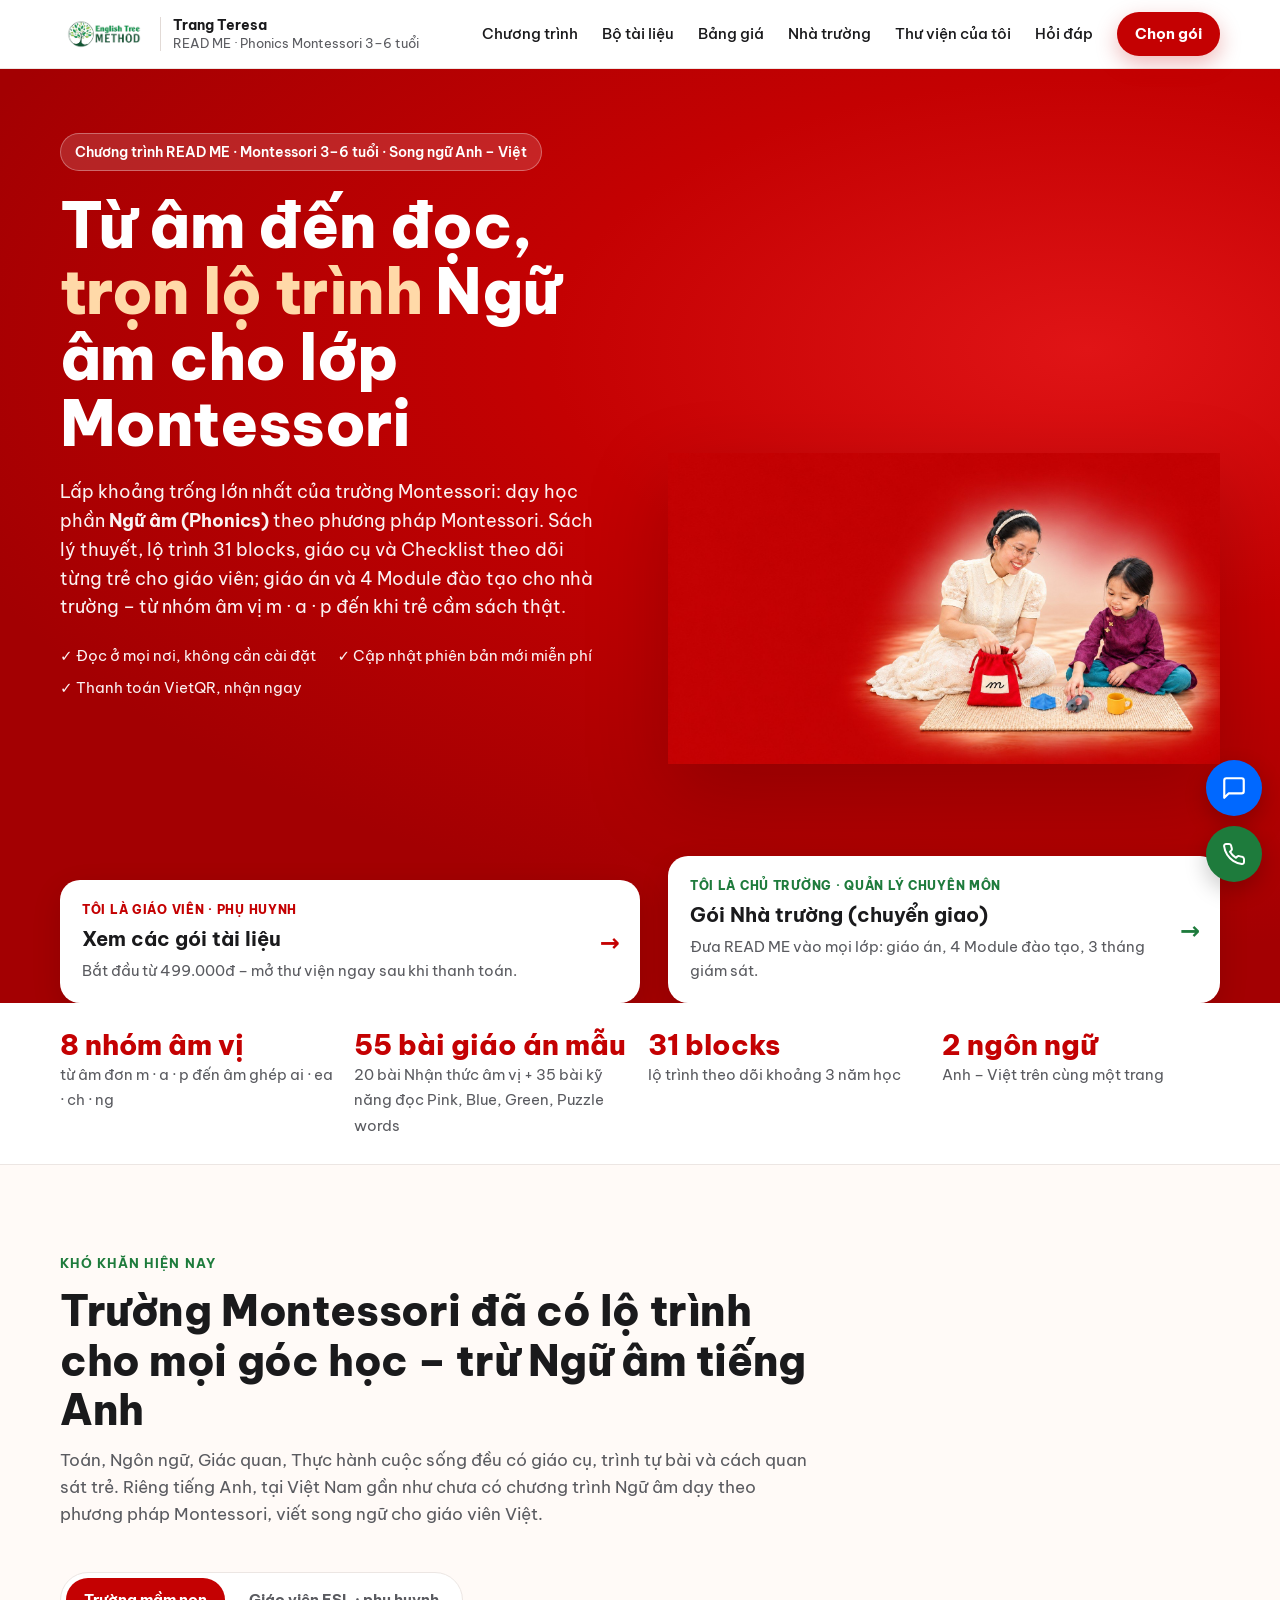
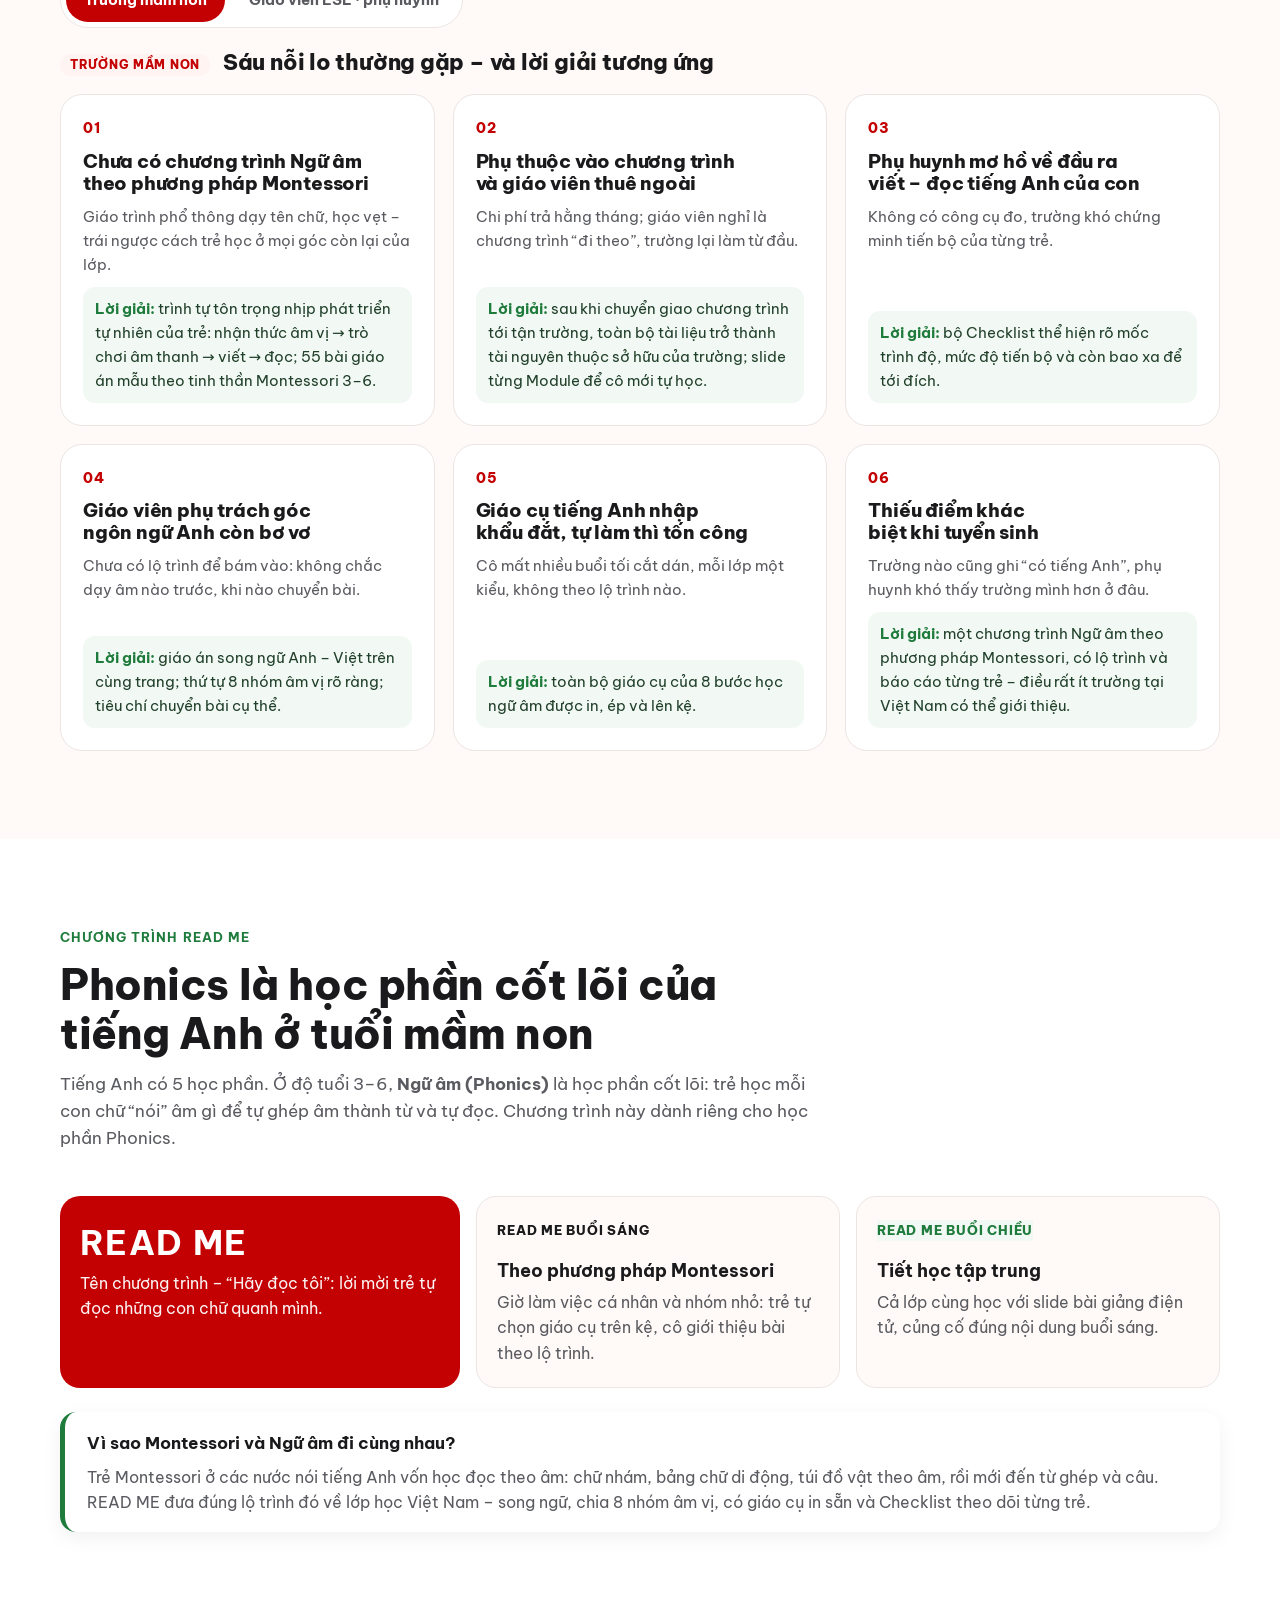
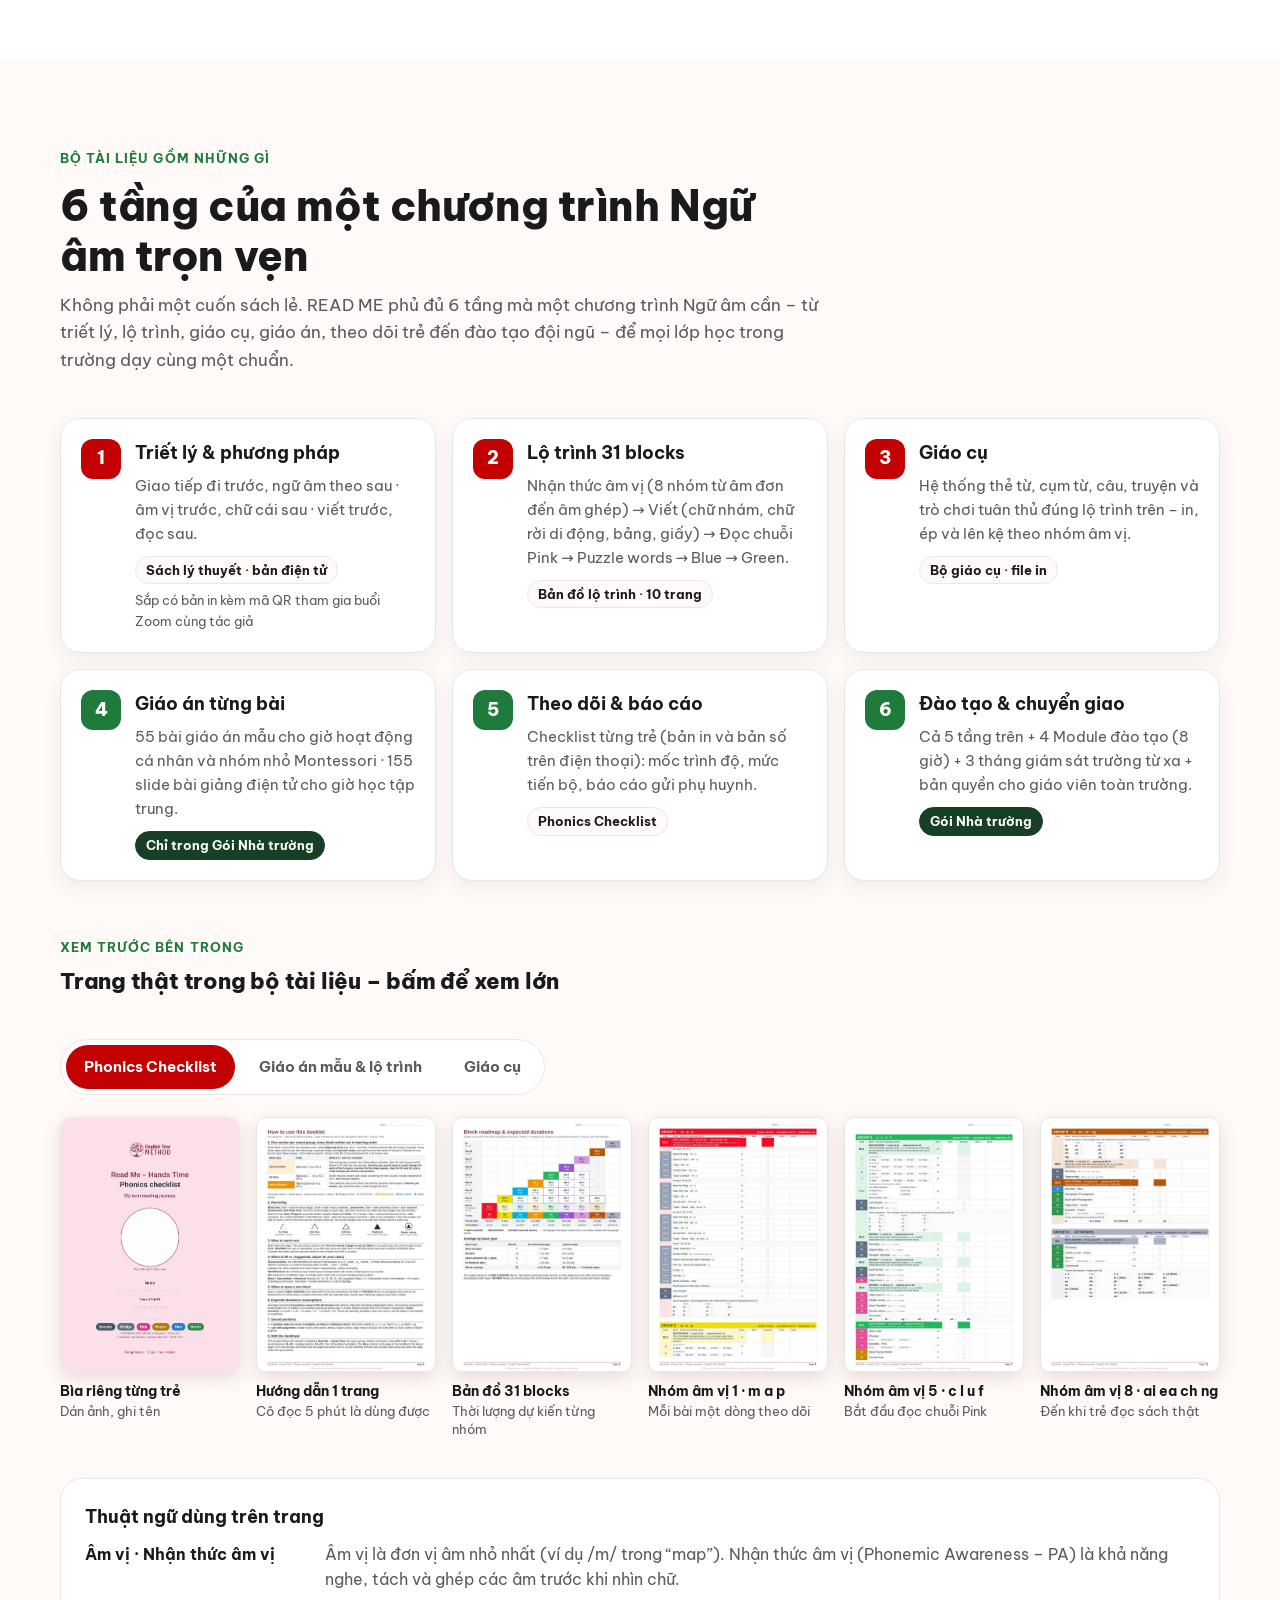
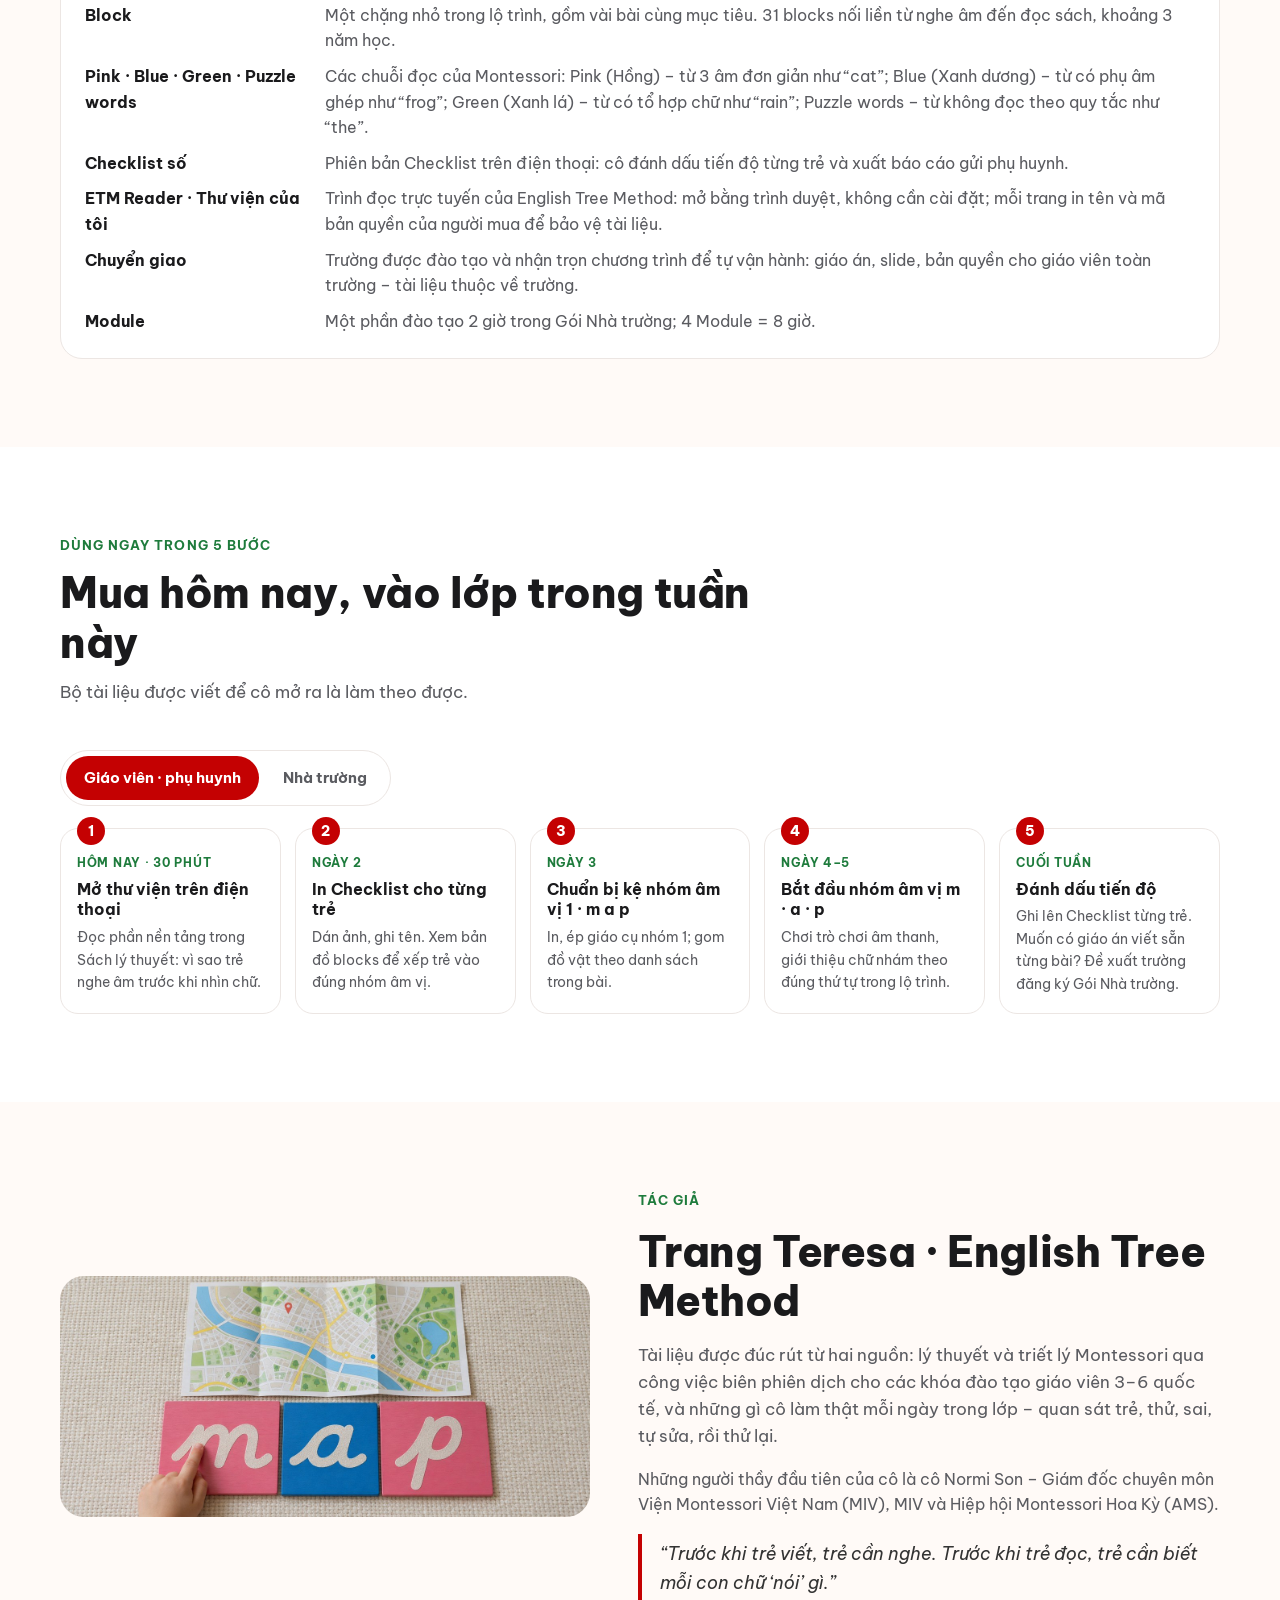
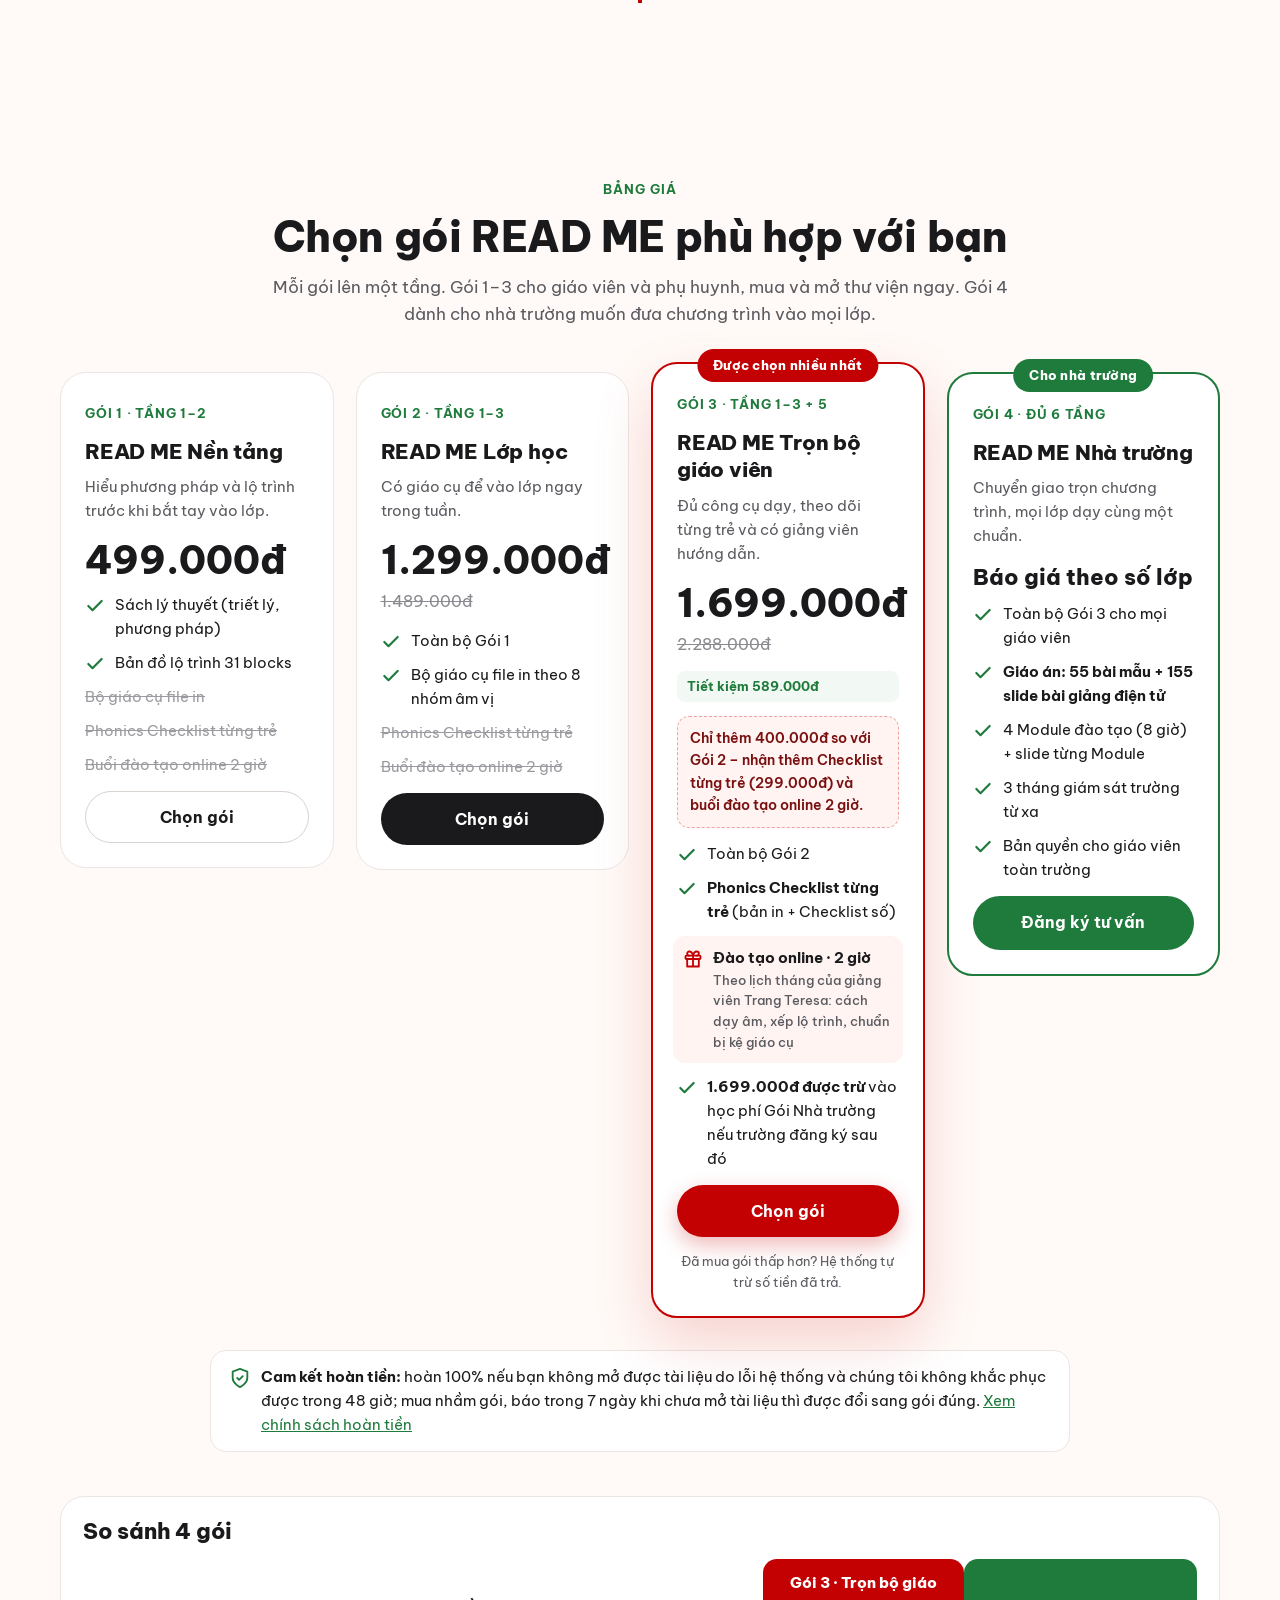
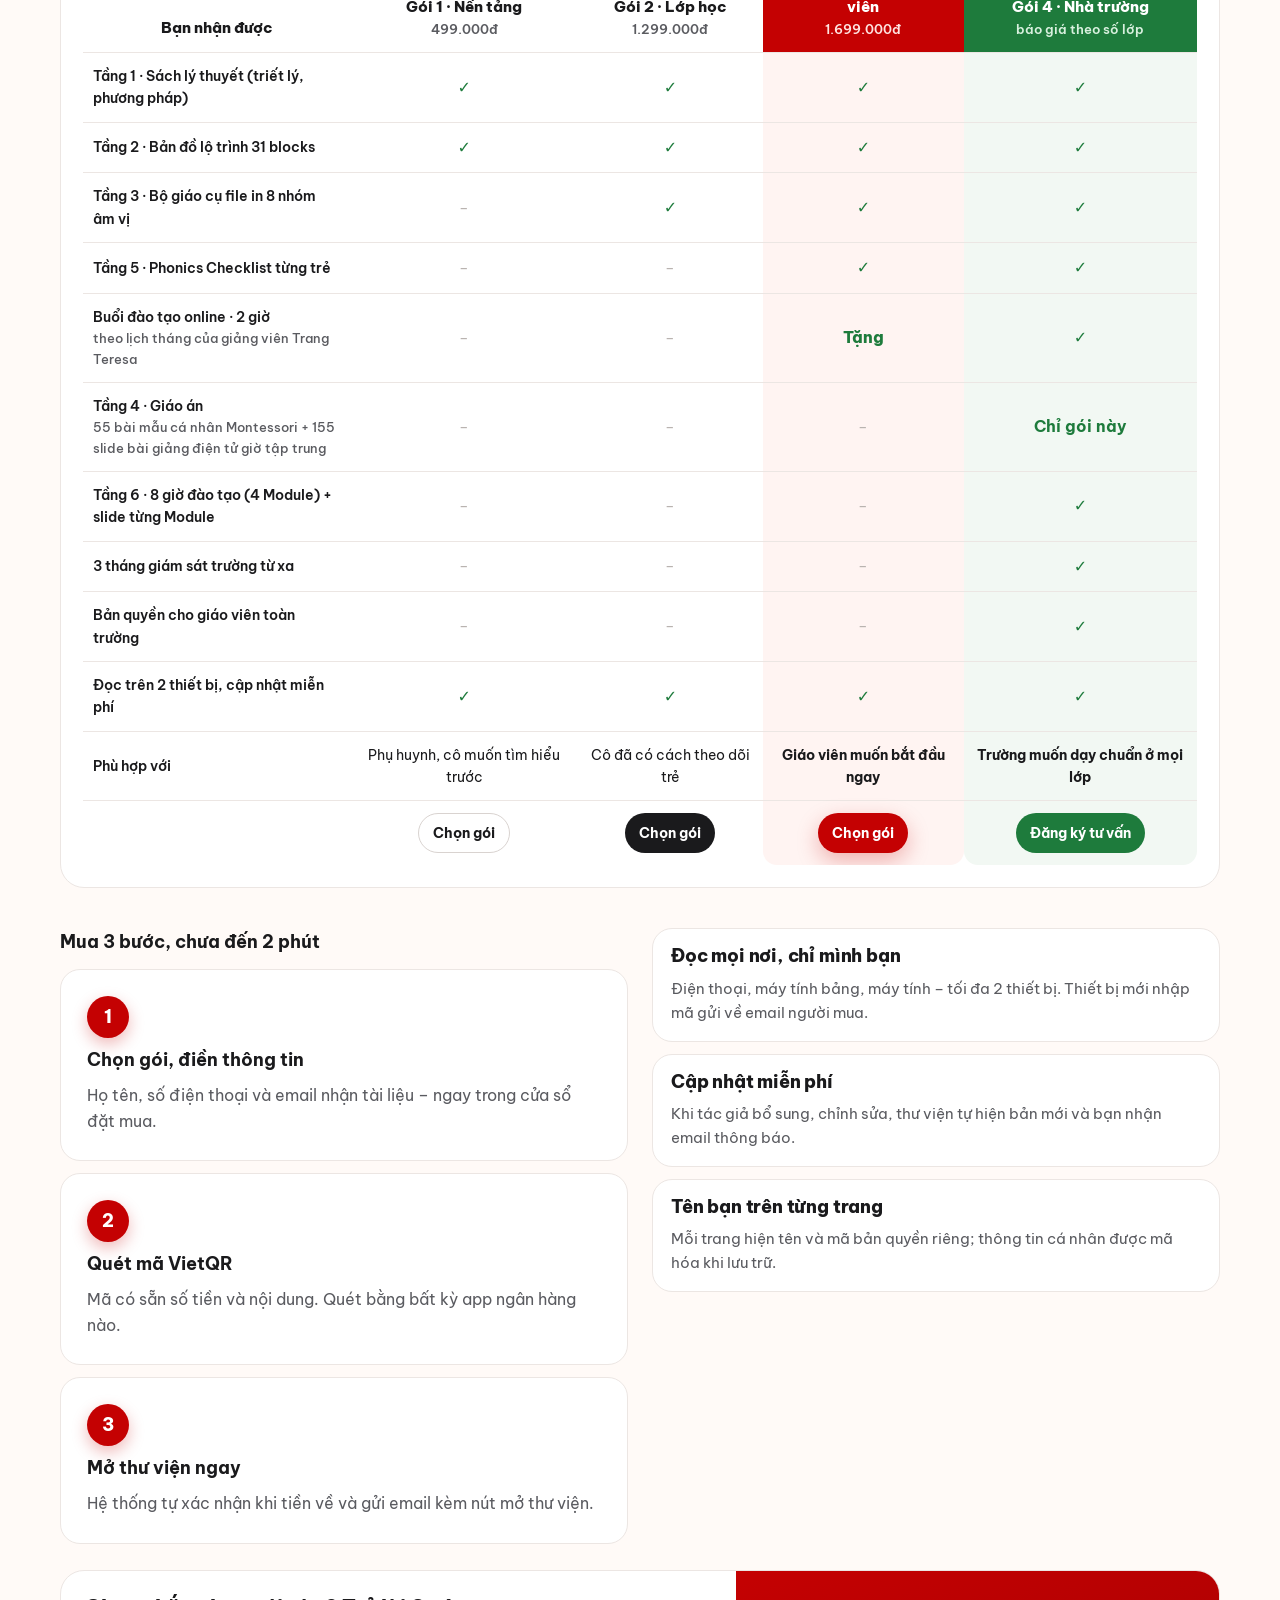
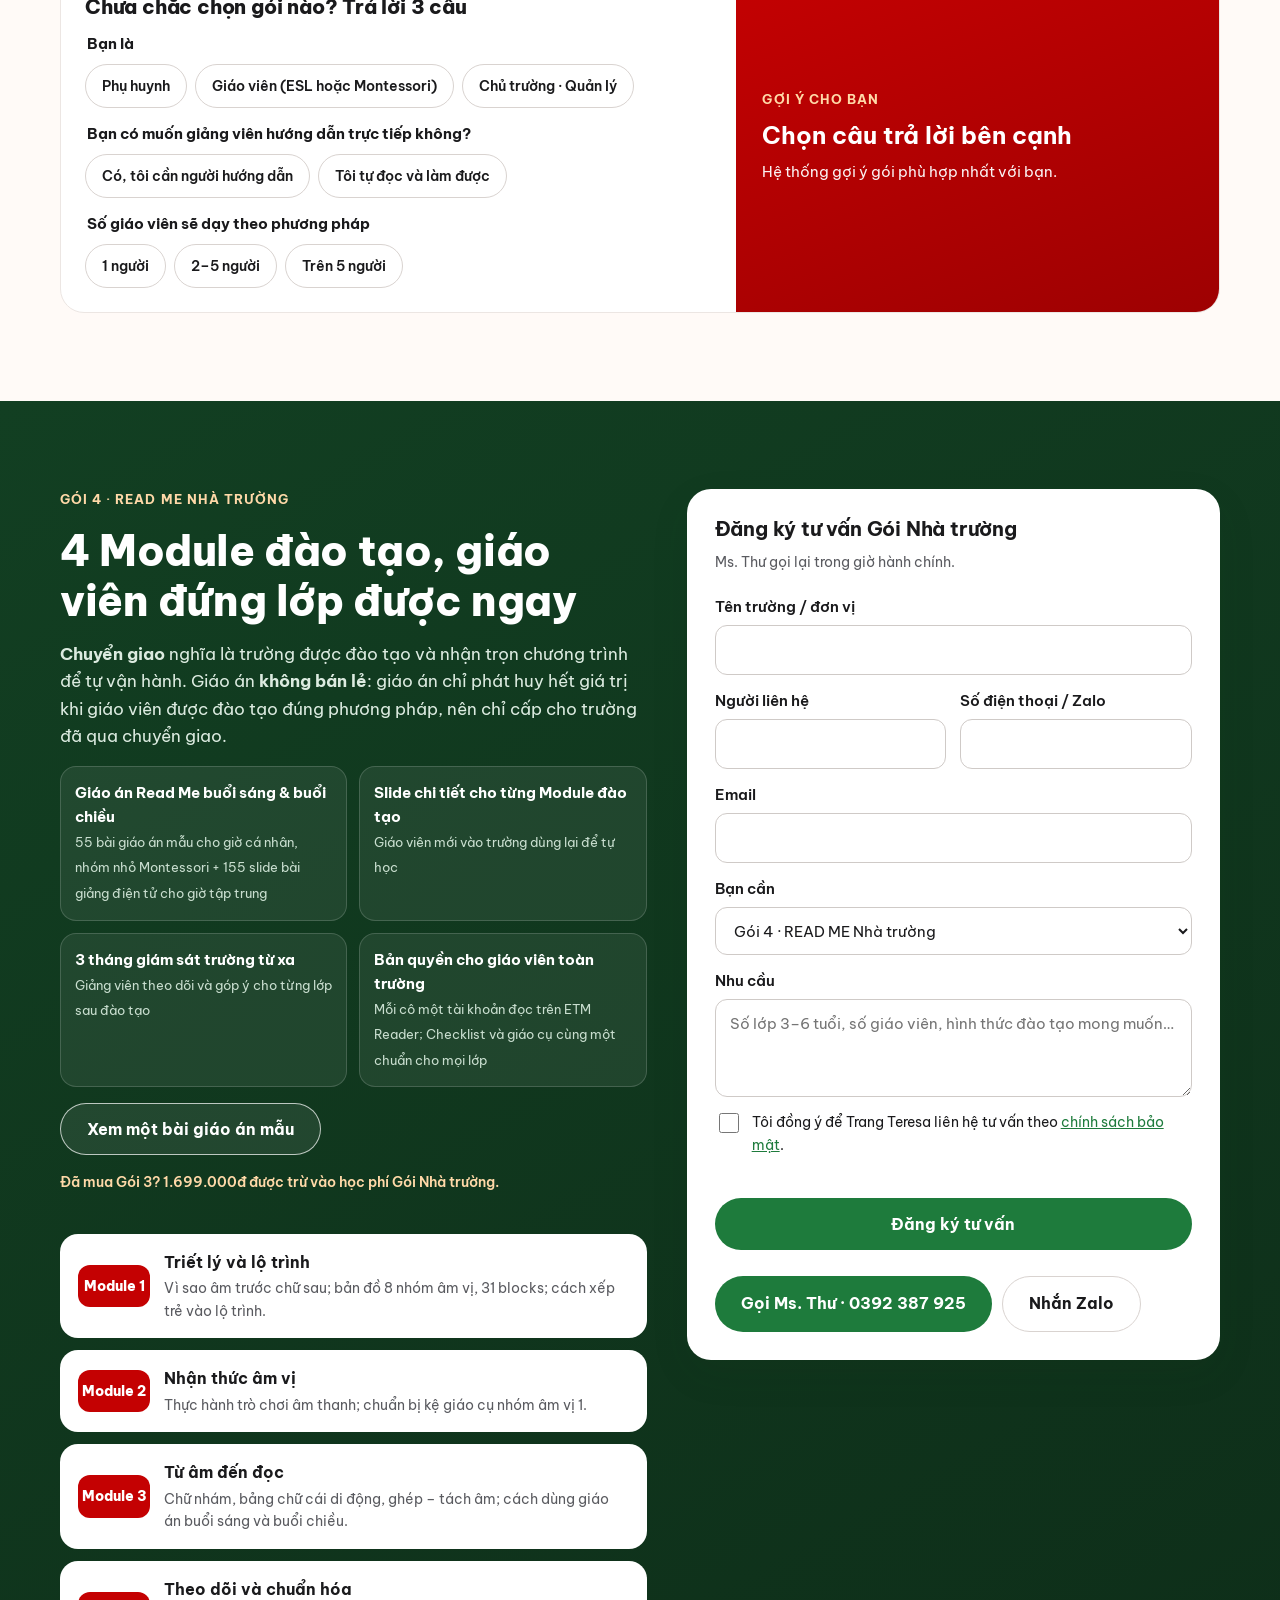
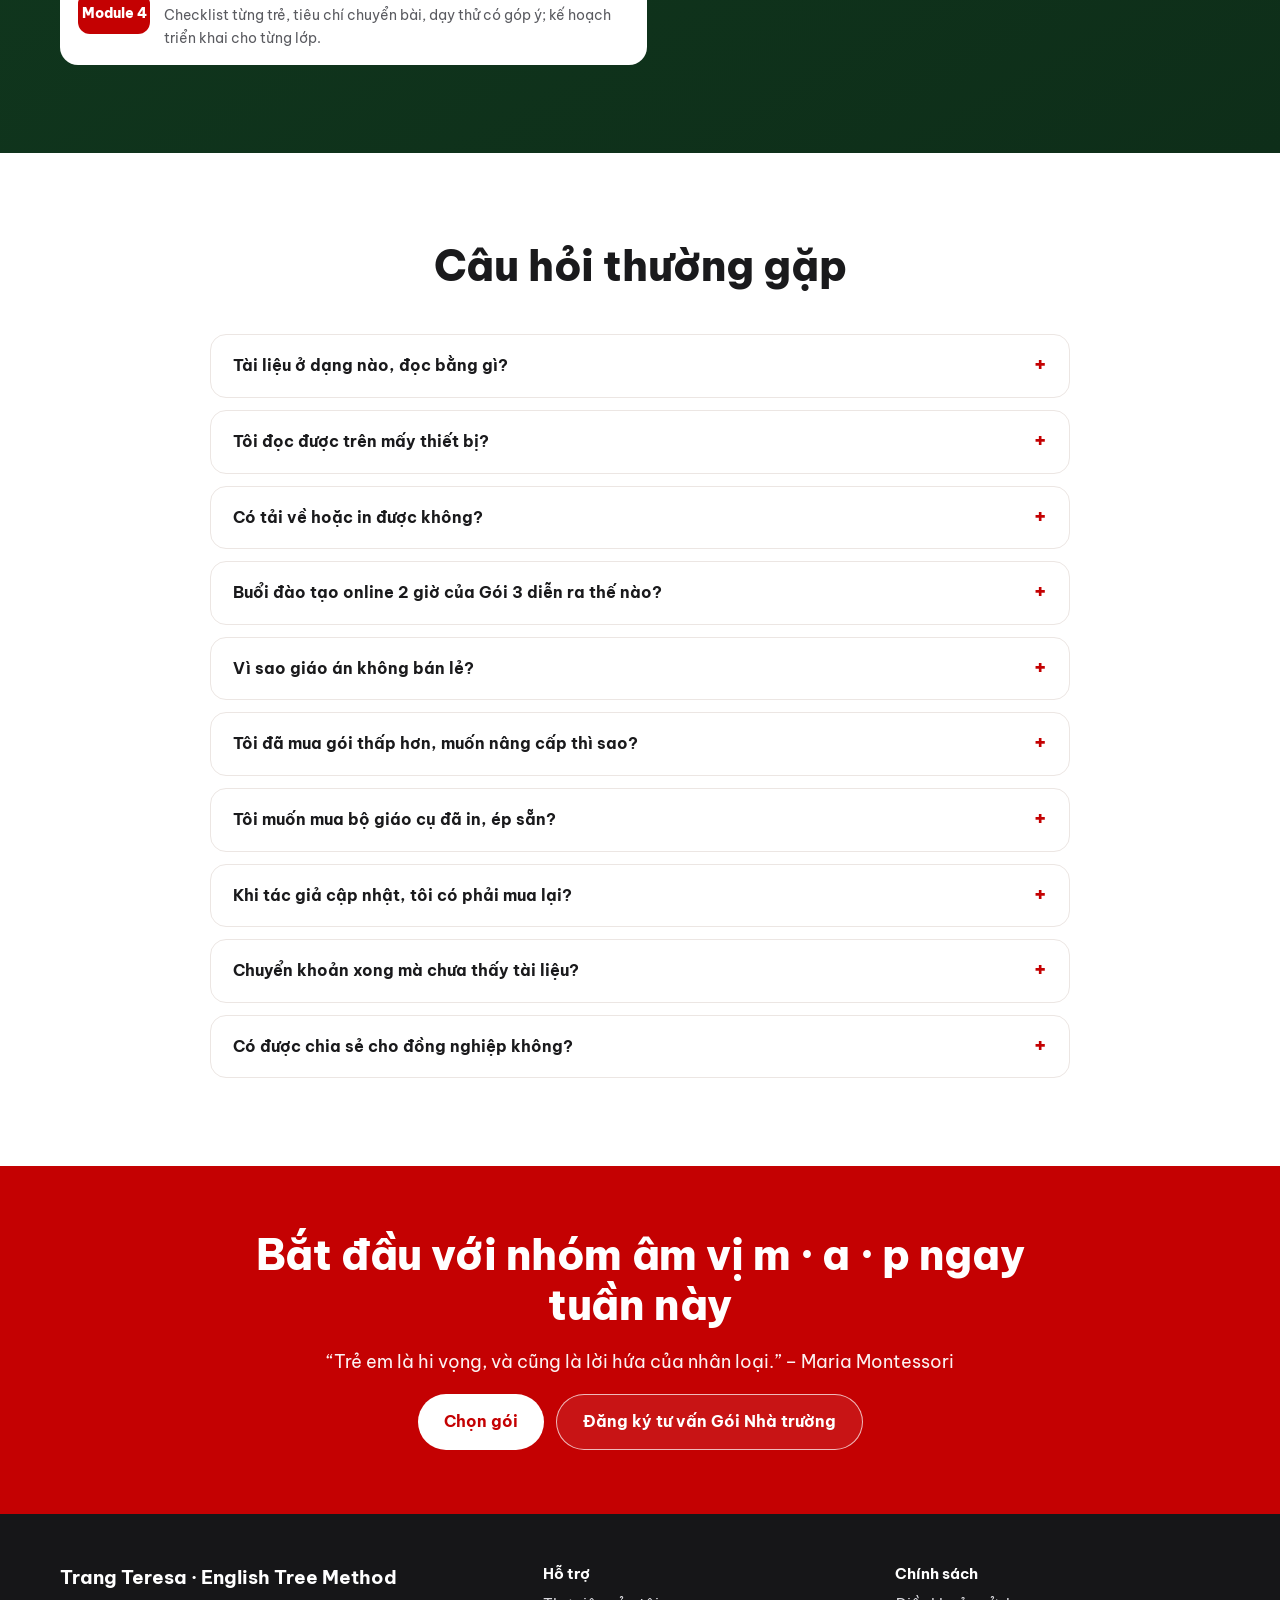
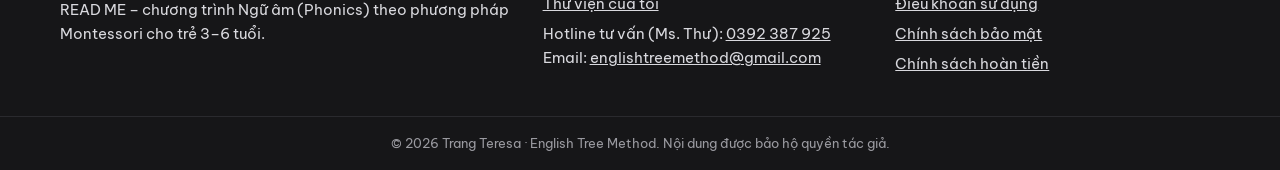
==== commit 2c176ed2: "READ ME: 4 goi moi, bang gia, cau truc 11 phan, so TK ao BIDV" ====
--- a/index.html
+++ b/index.html
@@ -3,10 +3,10 @@
 <head>
 <meta charset="utf-8">
 <meta name="viewport" content="width=device-width, initial-scale=1, viewport-fit=cover">
-<title>Montessori Phonics – Bộ tài liệu dạy âm & đọc 3–6 tuổi | Trang Teresa</title>
-<meta name="description" content="Sách lý thuyết, Checklist và Bộ giáo cụ Montessori Phonics; giáo án Lesson Plan và đào tạo 4 buổi cho nhà trường chuyển giao của Trang Teresa – English Tree Method. Trọn lộ trình 8 nhóm âm từ âm đến đọc cho lớp 3–6 tuổi. Đọc trực tuyến, cập nhật miễn phí.">
-<meta property="og:title" content="Montessori Phonics – Bộ tài liệu dạy âm & đọc 3–6 tuổi">
-<meta property="og:description" content="Trước khi trẻ đọc, trẻ cần biết mỗi con chữ “nói” gì. Bộ tài liệu trọn lộ trình của Trang Teresa.">
+<title>READ ME – Ngữ âm (Phonics) theo phương pháp Montessori 3–6 tuổi | Trang Teresa</title>
+<meta name="description" content="READ ME – chương trình Ngữ âm (Phonics) theo phương pháp Montessori cho trẻ 3–6 tuổi của Trang Teresa · English Tree Method. 6 tầng: triết lý, lộ trình 31 blocks, giáo cụ, giáo án, theo dõi từng trẻ và chuyển giao cho nhà trường.">
+<meta property="og:title" content="READ ME – Ngữ âm (Phonics) theo phương pháp Montessori 3–6 tuổi">
+<meta property="og:description" content="Trước khi trẻ đọc, trẻ cần biết mỗi con chữ “nói” gì. Chương trình READ ME của Trang Teresa.">
 <meta property="og:image" content="https://trangteresa.edu.vn/images/og-image.jpg">
 <meta property="og:url" content="https://trangteresa.edu.vn/">
 <meta property="og:type" content="website">
@@ -16,8 +16,8 @@
 <link rel="preconnect" href="https://fonts.googleapis.com">
 <link rel="preconnect" href="https://fonts.gstatic.com" crossorigin>
 <link rel="stylesheet" href="https://fonts.googleapis.com/css2?family=Be+Vietnam+Pro:ital,wght@0,400;0,500;0,600;0,700;0,800;1,500&display=swap">
-<link rel="stylesheet" href="style.css">
-<script src="config.js"></script>
+<link rel="stylesheet" href="style.css?v=7">
+<script src="config.js?v=7"></script>
 <link rel="manifest" href="manifest.webmanifest">
 </head>
 <body>
@@ -26,32 +26,28 @@
   <div class="wrap">
     <a class="brand" href="#top" aria-label="Trang Teresa – English Tree Method">
       <img src="images/logo.png" alt="English Tree Method" width="88" height="42">
-      <span>Trang Teresa<small>Montessori Phonics 3–6 tuổi</small></span>
+      <span>Trang Teresa<small>READ ME · Phonics Montessori 3–6 tuổi</small></span>
     </a>
     <nav class="nav" aria-label="Điều hướng chính">
-      <a href="#giai-phap">Giải pháp</a>
-      <a href="#tai-lieu">Tài liệu</a>
+      <a href="#chuong-trinh">Chương trình</a>
+      <a href="#tai-lieu">Bộ tài liệu</a>
       <a href="#bang-gia">Bảng giá</a>
-      <a href="#chuyen-giao">Chuyển giao</a>
-      <a href="#dao-tao">Đào tạo</a>
+      <a href="#chuyen-giao">Nhà trường</a>
       <a href="thu-vien.html">Thư viện của tôi</a>
       <a href="#hoi-dap">Hỏi đáp</a>
-      <a class="btn btn-red btn-sm" href="#bang-gia">Mua ngay</a>
+      <a class="btn btn-red btn-sm" href="#bang-gia">Chọn gói</a>
     </nav>
   </div>
 </header>
 
 <main>
+<!-- 1. ĐẦU TRANG + 2 LỐI ĐI -->
 <section id="top" class="hero">
   <div class="wrap">
     <div class="hero-text">
-      <span class="pill">Montessori 3–6 tuổi · Song ngữ Anh – Việt</span>
-      <h1>Từ âm đến đọc,<br><em>trọn lộ trình</em> cho lớp Montessori</h1>
-      <p class="sub">Lấp khoảng trống lớn nhất của trường Montessori: dạy tiếng Anh theo đúng phương pháp Montessori. Sách lý thuyết, Checklist theo dõi từng trẻ và Bộ giáo cụ của Trang Teresa cho giáo viên. Với nhà trường: 4 buổi chuyển giao kèm giáo án Lesson Plan buổi sáng và buổi chiều – từ nhóm âm m · a · p đến khi trẻ cầm sách thật.</p>
-      <div class="row">
-        <a class="btn btn-white" href="#bang-gia">Xem các gói tài liệu</a>
-        <a class="btn btn-ghost" href="#ben-trong">Xem trang mẫu</a>
-      </div>
+      <span class="pill">Chương trình READ ME · Montessori 3–6 tuổi · Song ngữ Anh – Việt</span>
+      <h1>Từ âm đến đọc,<br><em>trọn lộ trình</em> Ngữ âm cho lớp Montessori</h1>
+      <p class="sub">Lấp khoảng trống lớn nhất của trường Montessori: dạy học phần <b>Ngữ âm (Phonics)</b> theo phương pháp Montessori. Sách lý thuyết, lộ trình 31 blocks, giáo cụ và Checklist theo dõi từng trẻ cho giáo viên; giáo án và 4 Module đào tạo cho nhà trường – từ nhóm âm vị m · a · p đến khi trẻ cầm sách thật.</p>
       <div class="ticks">
         <span>✓ Đọc ở mọi nơi, không cần cài đặt</span>
         <span>✓ Cập nhật phiên bản mới miễn phí</span>
@@ -62,391 +58,178 @@
       <img src="images/hero.jpg" alt="Cô Trang Teresa cùng một bé chơi trò túi đồ vật âm /m/" width="1672" height="941" fetchpriority="high">
     </div>
   </div>
+  <div class="wrap paths" aria-label="Chọn lối đi phù hợp">
+    <a class="path gv" href="#bang-gia">
+      <span class="pk">Tôi là giáo viên · phụ huynh</span>
+      <b>Xem các gói tài liệu</b>
+      <span>Bắt đầu từ 499.000đ – mở thư viện ngay sau khi thanh toán.</span>
+      <i aria-hidden="true">→</i>
+    </a>
+    <a class="path ct" href="#chuyen-giao">
+      <span class="pk">Tôi là chủ trường · quản lý chuyên môn</span>
+      <b>Gói Nhà trường (chuyển giao)</b>
+      <span>Đưa READ ME vào mọi lớp: giáo án, 4 Module đào tạo, 3 tháng giám sát.</span>
+      <i aria-hidden="true">→</i>
+    </a>
+  </div>
 </section>
 
 <section class="strip" aria-label="Điểm nổi bật">
   <div class="wrap">
-    <div><b>8 nhóm âm</b><span>+ mở rộng âm dài, từ m · a · p đến ai · ea · ch · ng</span></div>
-    <div><b>55 bài</b><span>PA 1–20 và 35 bài đọc, mỗi bài một trang</span></div>
-    <div><b>31 block</b><span>lộ trình theo dõi khoảng 3 năm học</span></div>
+    <div><b>8 nhóm âm vị</b><span>từ âm đơn m · a · p đến âm ghép ai · ea · ch · ng</span></div>
+    <div><b>55 bài giáo án mẫu</b><span>20 bài Nhận thức âm vị + 35 bài kỹ năng đọc Pink, Blue, Green, Puzzle words</span></div>
+    <div><b>31 blocks</b><span>lộ trình theo dõi khoảng 3 năm học</span></div>
     <div><b>2 ngôn ngữ</b><span>Anh – Việt trên cùng một trang</span></div>
   </div>
 </section>
 
+<!-- 2. KHÓ KHĂN -->
 <section id="noi-dau" class="section bg-cream">
   <div class="wrap">
     <div class="head">
-      <span class="eyebrow">Dành cho chủ trường & giáo viên Montessori</span>
-      <h2 class="h2">Trường Montessori đã có lộ trình cho mọi góc học – trừ tiếng Anh</h2>
-      <p class="lead">Toán, Ngôn ngữ, Giác quan, Thực hành cuộc sống đều có giáo cụ, trình tự bài và cách quan sát trẻ. Riêng tiếng Anh, tại Việt Nam gần như chưa có bộ chương trình ngữ âm (phonics) dạy theo phương pháp Montessori, viết song ngữ cho giáo viên Việt. Phần lớn trường đang phải “mượn” giáo trình trung tâm – và đó là khoảng trống lớn nhất trong lớp học của chính mình.</p>
-    </div>
-
-    <div class="gap">
-      <div class="gap-col ok">
-        <span class="gap-tag">Các góc Montessori</span>
-        <ul>
-          <li>Giáo cụ cụ thể, trẻ tự chọn và tự sửa sai</li>
-          <li>Trình tự bài rõ ràng, giáo viên biết dạy gì tiếp theo</li>
-          <li>Quan sát và ghi nhận tiến bộ của từng trẻ</li>
-        </ul>
-      </div>
-      <div class="gap-col bad">
-        <span class="gap-tag">Giờ tiếng Anh hiện nay</span>
-        <ul>
-          <li>Flashcard, bài hát, học thuộc tên chữ cái</li>
-          <li>Thuê trung tâm hoặc giáo viên ngoài, mỗi người một kiểu</li>
-          <li>Không có thước đo, không nối với các góc học khác</li>
-        </ul>
-      </div>
-      <div class="gap-col cost">
-        <span class="gap-tag">Cái giá chủ trường đang trả</span>
-        <ul>
-          <li>Lệch triết lý – phụ huynh nhận ra ngay khi dự giờ</li>
-          <li>Chi phí thuê ngoài hằng tháng, chương trình không thuộc về trường</li>
-          <li>Mất điểm khác biệt khi tuyển sinh so với trường quốc tế</li>
-        </ul>
-      </div>
-    </div>
-
+      <span class="eyebrow">Khó khăn hiện nay</span>
+      <h2 class="h2">Trường Montessori đã có lộ trình cho mọi góc học – trừ Ngữ âm tiếng Anh</h2>
+      <p class="lead">Toán, Ngôn ngữ, Giác quan, Thực hành cuộc sống đều có giáo cụ, trình tự bài và cách quan sát trẻ. Riêng tiếng Anh, tại Việt Nam gần như chưa có chương trình Ngữ âm dạy theo phương pháp Montessori, viết song ngữ cho giáo viên Việt.</p>
+    </div>
+
+    <div class="tabs" role="tablist" aria-label="Chọn nhóm khó khăn">
+      <button class="tab" role="tab" aria-selected="true" data-tab="p-truong">Trường mầm non</button>
+      <button class="tab" role="tab" aria-selected="false" data-tab="p-esl">Giáo viên ESL · phụ huynh</button>
+    </div>
+
+    <div id="p-truong">
+      <h3 class="pains-title"><span class="who ct">Trường mầm non</span> Sáu nỗi lo thường gặp – và lời giải tương ứng</h3>
+      <div class="pains">
+        <article class="pain"><span class="pn">01</span><h3>Chưa có chương trình Ngữ âm theo phương pháp Montessori</h3><p class="q">Giáo trình phổ thông dạy tên chữ, học vẹt – trái ngược cách trẻ học ở mọi góc còn lại của lớp.</p><p class="a"><b>Lời giải:</b> trình tự tôn trọng nhịp phát triển tự nhiên của trẻ: nhận thức âm vị → trò chơi âm thanh → viết → đọc; 55 bài giáo án mẫu theo tinh thần Montessori 3–6.</p></article>
+        <article class="pain"><span class="pn">02</span><h3>Phụ thuộc vào chương trình và giáo viên thuê ngoài</h3><p class="q">Chi phí trả hằng tháng; giáo viên nghỉ là chương trình “đi theo”, trường lại làm từ đầu.</p><p class="a"><b>Lời giải:</b> sau khi chuyển giao chương trình tới tận trường, toàn bộ tài liệu trở thành tài nguyên thuộc sở hữu của trường; slide từng Module để cô mới tự học.</p></article>
+        <article class="pain"><span class="pn">03</span><h3>Phụ huynh mơ hồ về đầu ra viết – đọc tiếng Anh của con</h3><p class="q">Không có công cụ đo, trường khó chứng minh tiến bộ của từng trẻ.</p><p class="a"><b>Lời giải:</b> bộ Checklist thể hiện rõ mốc trình độ, mức độ tiến bộ và còn bao xa để tới đích.</p></article>
+        <article class="pain"><span class="pn">04</span><h3>Giáo viên phụ trách góc ngôn ngữ Anh còn bơ vơ</h3><p class="q">Chưa có lộ trình để bám vào: không chắc dạy âm nào trước, khi nào chuyển bài.</p><p class="a"><b>Lời giải:</b> giáo án song ngữ Anh – Việt trên cùng trang; thứ tự 8 nhóm âm vị rõ ràng; tiêu chí chuyển bài cụ thể.</p></article>
+        <article class="pain"><span class="pn">05</span><h3>Giáo cụ tiếng Anh nhập khẩu đắt, tự làm thì tốn công</h3><p class="q">Cô mất nhiều buổi tối cắt dán, mỗi lớp một kiểu, không theo lộ trình nào.</p><p class="a"><b>Lời giải:</b> toàn bộ giáo cụ của 8 bước học ngữ âm được in, ép và lên kệ.</p></article>
+        <article class="pain"><span class="pn">06</span><h3>Thiếu điểm khác biệt khi tuyển sinh</h3><p class="q">Trường nào cũng ghi “có tiếng Anh”, phụ huynh khó thấy trường mình hơn ở đâu.</p><p class="a"><b>Lời giải:</b> một chương trình Ngữ âm theo phương pháp Montessori, có lộ trình và báo cáo từng trẻ – điều rất ít trường tại Việt Nam có thể giới thiệu.</p></article>
+      </div>
+    </div>
+
+    <div id="p-esl" hidden>
+      <h3 class="pains-title t2"><span class="who">Giáo viên ESL · phụ huynh</span> Những điều giáo viên tiếng Anh và phụ huynh có con 3–6 tuổi hay trăn trở</h3>
+      <div class="pains four">
+        <article class="pain t"><span class="pn">A · Giáo viên ESL</span><h3>Trẻ thuộc bảng chữ cái nhưng chưa tự đọc được từ mới</h3><p class="q">Hát được bài phonics, nhận ra từ quen, nhưng gặp từ lạ vẫn đoán.</p><p class="a"><b>Lời giải:</b> âm trước – chữ sau; ghép, tách âm bằng giáo cụ cầm nắm được; 31 blocks đi từng bước đến khi trẻ tự đọc.</p></article>
+        <article class="pain t"><span class="pn">B · Giáo viên ESL</span><h3>Không chắc phát âm, sợ dạy sai cho trẻ</h3><p class="q">Ngại đứng trước lớp với âm /th/, /ng/, âm ngắn – âm dài.</p><p class="a"><b>Lời giải:</b> song ngữ Anh – Việt, thứ tự 8 nhóm âm vị từ dễ đến khó; Gói 3 có thêm buổi đào tạo online 2 giờ cùng giảng viên.</p></article>
+        <article class="pain t"><span class="pn">C · Phụ huynh</span><h3>Muốn đồng hành cùng con ở nhà nhưng chưa biết bắt đầu từ đâu</h3><p class="q">Nhiều app và video, nhưng không biết thứ tự nào đúng với con.</p><p class="a"><b>Lời giải:</b> Sách lý thuyết tiếng Việt và bản đồ lộ trình cho biết con đang ở đâu, làm gì tiếp theo; giáo cụ in được tại nhà.</p></article>
+        <article class="pain t"><span class="pn">D · Phụ huynh</span><h3>Không biết con học được gì, tiến bộ đến đâu</h3><p class="q">Đóng học phí đều đặn nhưng không có thước đo rõ ràng.</p><p class="a"><b>Lời giải:</b> Checklist từng trẻ ghi mốc trình độ, mức tiến bộ và còn bao xa để tới đích.</p></article>
+      </div>
+    </div>
+  </div>
+</section>
+
+<!-- 3. VÌ SAO MONTESSORI + NGỮ ÂM -->
+<section id="chuong-trinh" class="section">
+  <div class="wrap">
+    <div class="head">
+      <span class="eyebrow">Chương trình READ ME</span>
+      <h2 class="h2">Phonics là học phần cốt lõi của tiếng Anh ở tuổi mầm non</h2>
+      <p class="lead">Tiếng Anh có 5 học phần. Ở độ tuổi 3–6, <b>Ngữ âm (Phonics)</b> là học phần cốt lõi: trẻ học mỗi con chữ “nói” âm gì để tự ghép âm thành từ và tự đọc. Chương trình này dành riêng cho học phần Phonics.</p>
+    </div>
+    <div class="readme">
+      <div class="rm-name"><b>READ ME</b><span>Tên chương trình – “Hãy đọc tôi”: lời mời trẻ tự đọc những con chữ quanh mình.</span></div>
+      <div class="rm-part am"><span class="gap-tag">Read Me buổi sáng</span><b>Theo phương pháp Montessori</b><p>Giờ làm việc cá nhân và nhóm nhỏ: trẻ tự chọn giáo cụ trên kệ, cô giới thiệu bài theo lộ trình.</p></div>
+      <div class="rm-part pm"><span class="gap-tag">Read Me buổi chiều</span><b>Tiết học tập trung</b><p>Cả lớp cùng học với slide bài giảng điện tử, củng cố đúng nội dung buổi sáng.</p></div>
+    </div>
     <div class="why">
-      <b>Vì sao Montessori và ngữ âm sinh ra để đi cùng nhau?</b>
-      <p>Trẻ Montessori ở các nước nói tiếng Anh vốn học đọc theo âm: chữ nhám (sandpaper letters), bảng chữ di động, túi đồ vật theo âm, rồi mới đến từ ghép và câu. Bộ tài liệu của Trang Teresa đưa đúng lộ trình đó về lớp học Việt Nam – song ngữ, chia 8 nhóm âm, có giáo cụ in sẵn và Checklist theo dõi từng trẻ.</p>
-    </div>
-
-    <h3 class="pains-title"><span class="who ct">Chủ trường</span> Sáu nỗi lo chủ trường thường gặp – và lời giải tương ứng</h3>
-    <div class="pains">
-      <article class="pain"><span class="pn">01</span><h3>Không có chương trình tiếng Anh đúng chất Montessori</h3><p class="q">Giáo trình phổ thông dạy tên chữ, học vẹt – trái ngược cách trẻ học ở mọi góc còn lại của lớp.</p><p class="a"><b>Lời giải:</b> lộ trình âm trước – chữ sau, chữ nhám, túi đồ vật, trò chơi âm, 55 bài theo đúng tinh thần Montessori 3–6.</p></article>
-      <article class="pain"><span class="pn">02</span><h3>Phụ thuộc trung tâm và giáo viên thuê ngoài</h3><p class="q">Chi phí trả hằng tháng; giáo viên nghỉ là chương trình “đi theo”, trường lại làm từ đầu.</p><p class="a"><b>Lời giải:</b> Gói Chuyển giao: 4 buổi đào tạo, slide để cô mới tự học, giáo án viết sẵn – chương trình thuộc về nhà trường.</p></article>
-      <article class="pain"><span class="pn">03</span><h3>Phụ huynh hỏi “con học được gì?”</h3><p class="q">Không có công cụ đo, trường khó chứng minh tiến bộ tiếng Anh của từng trẻ.</p><p class="a"><b>Lời giải:</b> Phonics Checklist theo 31 block – giới thiệu, lặp lại, thành thạo – dùng ngay trong buổi gặp phụ huynh.</p></article>
-      <article class="pain"><span class="pn">04</span><h3>Giáo viên Montessori Việt chưa tự tin dạy âm</h3><p class="q">Giỏi phương pháp nhưng ngại phát âm, không chắc dạy âm nào trước, khi nào chuyển bài.</p><p class="a"><b>Lời giải:</b> song ngữ Anh – Việt trên cùng trang; thứ tự 8 nhóm âm rõ ràng; tiêu chí chuyển bài cụ thể.</p></article>
-      <article class="pain"><span class="pn">05</span><h3>Giáo cụ tiếng Anh nhập khẩu đắt, tự làm thì tốn công</h3><p class="q">Cô mất nhiều buổi tối cắt dán, mỗi lớp một kiểu, không theo lộ trình nào.</p><p class="a"><b>Lời giải:</b> Bộ Giáo cụ file in theo đúng 8 nhóm âm – in, ép và lên kệ trong một buổi.</p></article>
-      <article class="pain"><span class="pn">06</span><h3>Thiếu điểm khác biệt khi tuyển sinh</h3><p class="q">Trường nào cũng ghi “có tiếng Anh”, phụ huynh khó thấy trường mình hơn ở đâu.</p><p class="a"><b>Lời giải:</b> một chương trình tiếng Anh theo phương pháp Montessori, có lộ trình và báo cáo từng trẻ – điều rất ít trường tại Việt Nam có thể giới thiệu.</p></article>
-    </div>
-
-    <h3 class="pains-title t2"><span class="who">Giáo viên</span> Những điều cô giáo Montessori dạy tiếng Anh hay trăn trở</h3>
-    <div class="pains four">
-      <article class="pain t"><span class="pn">A</span><h3>Được đào tạo Montessori, nhưng không ai dạy cách dạy tiếng Anh</h3><p class="q">Khóa chứng chỉ 3–6 dạy ngôn ngữ mẹ đẻ; sang tiếng Anh, cô phải tự mày mò.</p><p class="a"><b>Lời giải:</b> Sách lý thuyết tiếng Việt giải thích vì sao và dạy thế nào – nối thẳng với những gì cô đã học.</p></article>
-      <article class="pain t"><span class="pn">B</span><h3>Không chắc phát âm, sợ dạy sai cho trẻ</h3><p class="q">Ngại đứng trước lớp với âm /th/, /ng/, âm ngắn – âm dài.</p><p class="a"><b>Lời giải:</b> song ngữ Anh – Việt, thứ tự 8 nhóm âm từ dễ đến khó – cô chỉ cần đi trước trẻ một nhóm âm; Trọn bộ có thêm buổi đào tạo online 2 giờ cùng chuyên gia.</p></article>
-      <article class="pain t"><span class="pn">C</span><h3>Mỗi tối soạn bài, cắt dán giáo cụ</h3><p class="q">Không có giáo án chung, mỗi tuần lại bắt đầu từ trang trắng.</p><p class="a"><b>Lời giải:</b> giáo cụ in sẵn theo nhóm âm; với trường chuyển giao, giáo án 55 bài viết sẵn cho buổi sáng và buổi chiều.</p></article>
-      <article class="pain t"><span class="pn">D</span><h3>Khó trả lời phụ huynh và ban giám hiệu</h3><p class="q">Biết trẻ tiến bộ nhưng không có gì để chứng minh.</p><p class="a"><b>Lời giải:</b> Checklist từng trẻ – bản in hoặc Checklist số trên điện thoại – xuất báo cáo gửi phụ huynh trong vài giây.</p></article>
-    </div>
-  </div>
-</section>
-
-<section id="giai-phap" class="section">
+      <b>Vì sao Montessori và Ngữ âm đi cùng nhau?</b>
+      <p>Trẻ Montessori ở các nước nói tiếng Anh vốn học đọc theo âm: chữ nhám, bảng chữ di động, túi đồ vật theo âm, rồi mới đến từ ghép và câu. READ ME đưa đúng lộ trình đó về lớp học Việt Nam – song ngữ, chia 8 nhóm âm vị, có giáo cụ in sẵn và Checklist theo dõi từng trẻ.</p>
+    </div>
+  </div>
+</section>
+
+<!-- 4. BỘ TÀI LIỆU: 6 TẦNG + TRANG MẪU + THUẬT NGỮ -->
+<section id="tai-lieu" class="section bg-cream">
   <div class="wrap">
     <div class="head">
-      <span class="eyebrow">Giải pháp toàn diện</span>
-      <h2 class="h2">Một hệ thống trọn vẹn cho giờ tiếng Anh trong trường Montessori</h2>
-      <p class="lead">Không phải một cuốn sách lẻ. English Tree Method phủ đủ sáu lớp mà một chương trình tiếng Anh cần: từ triết lý, lộ trình, giáo cụ, giáo án, theo dõi trẻ đến đào tạo đội ngũ – để mọi lớp trong trường dạy cùng một chuẩn.</p>
+      <span class="eyebrow">Bộ tài liệu gồm những gì</span>
+      <h2 class="h2">6 tầng của một chương trình Ngữ âm trọn vẹn</h2>
+      <p class="lead">Không phải một cuốn sách lẻ. READ ME phủ đủ 6 tầng mà một chương trình Ngữ âm cần – từ triết lý, lộ trình, giáo cụ, giáo án, theo dõi trẻ đến đào tạo đội ngũ – để mọi lớp học trong trường dạy cùng một chuẩn.</p>
     </div>
     <ol class="layers">
-      <li><span class="ln">1</span><div><b>Triết lý & phương pháp</b><p>Vì sao âm trước chữ sau; trẻ học đọc qua tay, mắt, tai như mọi góc Montessori.</p><span class="lt">Sách lý thuyết</span></div></li>
-      <li><span class="ln">2</span><div><b>Lộ trình</b><p>8 nhóm âm + mở rộng, 31 block cho khoảng 3 năm học; biết rõ trẻ học gì trước, gì sau.</p><span class="lt">Bản đồ lộ trình</span></div></li>
-      <li><span class="ln">3</span><div><b>Giáo cụ</b><p>Chữ nhám, túi đồ vật, thẻ tranh, từ đố – in, ép và lên kệ theo đúng nhóm âm.</p><span class="lt">Bộ Giáo cụ file in</span></div></li>
-      <li><span class="ln">4</span><div><b>Giáo án từng bài</b><p>55 bài buổi sáng và buổi chiều: Mục tiêu · Cô làm · Cô nói · Nếu trẻ… · Chuyển bài khi.</p><span class="lt cg">Lesson Plan – trường chuyển giao</span></div></li>
-      <li><span class="ln">5</span><div><b>Theo dõi & báo cáo</b><p>Checklist từng trẻ (bản in và bản số trên điện thoại), báo cáo gửi phụ huynh.</p><span class="lt">Phonics Checklist</span></div></li>
-      <li><span class="ln">6</span><div><b>Đào tạo & chuyển giao</b><p>4 buổi cho đội ngũ, slide để cô mới tự học, bản quyền toàn trường, cập nhật miễn phí.</p><span class="lt cg">Gói Chuyển giao</span></div></li>
+      <li><span class="ln">1</span><div><b>Triết lý & phương pháp</b><p>Giao tiếp đi trước, ngữ âm theo sau · âm vị trước, chữ cái sau · viết trước, đọc sau.</p><span class="lt">Sách lý thuyết · bản điện tử</span><small class="soon">Sắp có bản in kèm mã QR tham gia buổi Zoom cùng tác giả</small></div></li>
+      <li><span class="ln">2</span><div><b>Lộ trình 31 blocks</b><p>Nhận thức âm vị (8 nhóm từ âm đơn đến âm ghép) → Viết (chữ nhám, chữ rời di động, bảng, giấy) → Đọc chuỗi Pink → Puzzle words → Blue → Green.</p><span class="lt">Bản đồ lộ trình · 10 trang</span></div></li>
+      <li><span class="ln">3</span><div><b>Giáo cụ</b><p>Hệ thống thẻ từ, cụm từ, câu, truyện và trò chơi tuân thủ đúng lộ trình trên – in, ép và lên kệ theo nhóm âm vị.</p><span class="lt">Bộ giáo cụ · file in</span></div></li>
+      <li><span class="ln">4</span><div><b>Giáo án từng bài</b><p>55 bài giáo án mẫu cho giờ hoạt động cá nhân và nhóm nhỏ Montessori · 155 slide bài giảng điện tử cho giờ học tập trung.</p><span class="lt cg">Chỉ trong Gói Nhà trường</span></div></li>
+      <li><span class="ln">5</span><div><b>Theo dõi & báo cáo</b><p>Checklist từng trẻ (bản in và bản số trên điện thoại): mốc trình độ, mức tiến bộ, báo cáo gửi phụ huynh.</p><span class="lt">Phonics Checklist</span></div></li>
+      <li><span class="ln">6</span><div><b>Đào tạo & chuyển giao</b><p>Cả 5 tầng trên + 4 Module đào tạo (8 giờ) + 3 tháng giám sát trường từ xa + bản quyền cho giáo viên toàn trường.</p><span class="lt cg">Gói Nhà trường</span></div></li>
     </ol>
-    <div class="who-grid">
-      <div class="who-card gv">
-        <span class="gap-tag">Giáo viên bắt đầu với</span>
-        <b>Combo 3 · 1.499.000đ</b>
-        <p>Lớp 1, 2, 3 và 5: hiểu phương pháp, có lộ trình, có giáo cụ và Checklist – vào lớp trong tuần này.</p>
-        <button class="btn btn-red btn-sm" data-buy="COMBO3">Chọn Combo 3</button>
-      </div>
-      <div class="who-card ct">
-        <span class="gap-tag">Nhà trường nhận trọn</span>
-        <b>Gói Chuyển giao · đủ 6 lớp</b>
-        <p>Thêm giáo án 55 bài, 4 buổi đào tạo và bản quyền toàn trường – chương trình tiếng Anh thuộc về nhà trường.</p>
-        <a class="btn btn-green btn-sm" href="#chuyen-giao">Xem Gói Chuyển giao</a>
-      </div>
-    </div>
-  </div>
-</section>
-
-<section id="tai-lieu" class="section">
-  <div class="wrap">
-    <div class="head">
-      <span class="eyebrow">Hệ sinh thái tài liệu</span>
-      <h2 class="h2">Bốn công cụ, một con đường duy nhất</h2>
-      <p class="lead">Lý thuyết để hiểu vì sao. Checklist để biết từng trẻ đang ở đâu. Giáo cụ để bắt tay vào lớp ngay. Giáo án Lesson Plan dành cho trường chuyển giao.</p>
-    </div>
-    <div class="products">
-      <article class="prod">
-        <div class="media media-book"><div class="book red"><span class="bt">Montessori Phonics</span><span class="bh">Theory<br>Lý thuyết</span><span class="bs">Bản tiếng Việt · Trang Teresa</span><img class="logo" src="images/logo.png" alt=""></div></div>
-        <div class="body">
-          <span class="tag">Quyển 1 · Hiểu vì sao</span>
-          <h3>Sách lý thuyết Montessori Phonics</h3>
-          <ul>
-            <li>Nền tảng triết lý Montessori về ngôn ngữ, bằng tiếng Việt</li>
-            <li>Vì sao trẻ nghe âm trước khi nhìn chữ, đọc âm chứ không đọc tên chữ</li>
-            <li>Nền móng để cả trường dạy âm theo một cách thống nhất</li>
-          </ul>
-          <dl class="spec"><dt>Quy mô</dt><dd>Sách PDF bản tiếng Việt<span data-pages="LT"></span></dd><dt>Cách dùng</dt><dd>Đọc trực tuyến · mọi thiết bị</dd></dl>
-          <div class="foot"><span class="price">499.000đ<small>mua lẻ</small></span><button class="btn btn-line btn-sm" data-buy="LT">Mua lẻ</button></div>
-        </div>
-      </article>
-      <article class="prod">
-        <button class="media media-doc" type="button" data-zoom="images/trang-bai-hoc.jpg" data-cap="Một bài trong Lesson Plan: Mục tiêu · Cô làm · Cô nói · Nếu trẻ… · Chuyển bài khi" aria-label="Phóng to trang mẫu Lesson Plan"><img src="images/trang-bai-hoc.jpg" alt="Trang mẫu bài 20 Blend & Break map trong Lesson Plan" loading="lazy"><span class="zoom">Xem trang mẫu</span></button>
-        <div class="body">
-          <span class="tag lockt">Dành cho trường chuyển giao</span>
-          <h3>Giáo án Lesson Plan buổi sáng & chiều</h3>
-          <ul>
-            <li>Giáo án song ngữ cho buổi sáng và buổi chiều, gộp “Nhận thức âm vị” và “Từ âm đến đọc”</li>
-            <li>Mỗi bài một trang: Mục tiêu · Cô làm · Cô nói · Nếu trẻ… · Chuyển bài khi</li>
-            <li>Cấp cho trường sau 4 buổi chuyển giao – bấm ảnh để xem một bài mẫu</li>
-          </ul>
-          <dl class="spec"><dt>Quy mô</dt><dd>55 bài · 8 nhóm âm + mở rộng · 31 block<span data-pages="LP"></span></dd><dt>Dung lượng</dt><dd>Hơn 43.000 chữ song ngữ Anh – Việt</dd></dl>
-          <div class="foot"><span class="price sm">Không bán lẻ<small>trong Gói Chuyển giao nhà trường</small></span><a class="btn btn-green btn-sm" href="#chuyen-giao">Xem gói</a></div>
-        </div>
-      </article>
-      <article class="prod">
-        <button class="media media-doc" type="button" data-zoom="images/cl-nhom-1.jpg" data-cap="Checklist nhóm 1 · m a p: mỗi bài một dòng, đánh tam giác theo mức độ" aria-label="Phóng to trang mẫu Checklist"><img src="images/checklist-bia.jpg" alt="Bìa Phonics Checklist – My own reading journey" loading="lazy" class="portrait"><img src="images/cl-nhom-1.jpg" alt="Trang Checklist nhóm 1" loading="lazy" class="portrait second"><span class="zoom">Xem trang mẫu</span></button>
-        <div class="body">
-          <span class="tag">Quyển 3 · Biết trẻ đang ở đâu</span>
-          <h3>Phonics Checklist · Hành trình đọc của con</h3>
-          <ul>
-            <li>Mỗi trẻ một cuốn, in và ghi tên – theo đúng bản đồ block của cẩm nang</li>
-            <li>Ghi tiến độ bằng tam giác: giới thiệu → lặp lại → thành thạo</li>
-            <li>Mang ra buổi gặp phụ huynh: con đang ở block nào, bài tiếp theo là gì</li>
-          </ul>
-          <dl class="spec"><dt>Quy mô</dt><dd>11 trang A4 · in cho từng trẻ</dd><dt>Cách dùng</dt><dd>Tải về và in cho mọi trẻ trong lớp</dd></dl>
-          <div class="foot"><span class="price">299.000đ<small>có trong Combo 3 và Trọn bộ</small></span><a class="btn btn-red btn-sm" href="#bang-gia">Xem Combo</a></div>
-        </div>
-      </article>
-      <article class="prod">
-        <button class="media media-photo" type="button" data-zoom="images/ke-giao-cu.jpg" data-cap="Kệ giáo cụ theo nhóm âm: chữ nhám và túi đồ vật" aria-label="Phóng to ảnh kệ giáo cụ"><img src="images/ke-giao-cu.jpg" alt="Kệ giáo cụ với túi đồ vật và chữ nhám theo nhóm âm" loading="lazy"><span class="zoom">Xem ảnh</span></button>
-        <div class="body">
-          <span class="tag">Bắt tay vào lớp</span>
-          <h3>Bộ Giáo cụ · file in</h3>
-          <ul>
-            <li>Bộ file giáo cụ đi kèm lộ trình 8 nhóm âm</li>
-            <li>In, ép và dùng ngay trong giờ làm việc buổi sáng</li>
-            <li>Đồng bộ ký hiệu với Checklist và giáo án</li>
-          </ul>
-          <dl class="spec"><dt>Quy mô</dt><dd>File in theo 8 nhóm âm<span data-pages="GC"></span></dd><dt>Cách dùng</dt><dd>Tải về, in tại trường</dd></dl>
-          <a class="kitlink" href="#dao-tao" data-kind="kit"><b>Cần bộ đã in, ép sẵn?</b> Đặt trước bộ thành phẩm →</a>
-          <div class="foot"><span class="price">990.000đ<small>file in · mua lẻ</small></span><button class="btn btn-line btn-sm" data-buy="GC">Mua file in</button></div>
-        </div>
-      </article>
-    </div>
-  </div>
-</section>
-
-<section id="ben-trong" class="section bg-cream">
-  <div class="wrap">
-    <div class="head">
+
+    <div class="head" style="margin-top:56px">
       <span class="eyebrow">Xem trước bên trong</span>
-      <h2 class="h2">Trang thật trong bộ tài liệu</h2>
-      <p class="lead">Bấm vào từng trang để xem lớn. Đây là trang thật trong Phonics Checklist và giáo án Lesson Plan, không phải ảnh minh họa.</p>
+      <h3 class="h3">Trang thật trong bộ tài liệu – bấm để xem lớn</h3>
     </div>
     <div class="tabs" role="tablist" aria-label="Chọn tài liệu xem mẫu">
       <button class="tab" role="tab" aria-selected="true" data-tab="t-cl">Phonics Checklist</button>
       <button class="tab" role="tab" aria-selected="false" data-tab="t-lp">Giáo án mẫu & lộ trình</button>
+      <button class="tab" role="tab" aria-selected="false" data-tab="t-gc">Giáo cụ</button>
     </div>
     <div class="shelf" id="t-cl">
       <button class="sheet-thumb" type="button" data-zoom="images/checklist-bia.jpg" data-cap="Bìa: ảnh, tên và năm sinh của trẻ – mỗi trẻ một cuốn"><img src="images/checklist-bia.jpg" alt="Bìa Checklist" loading="lazy"><span><b>Bìa riêng từng trẻ</b>Dán ảnh, ghi tên</span></button>
       <button class="sheet-thumb" type="button" data-zoom="images/cl-huong-dan.jpg" data-cap="Hướng dẫn dùng: cách ghi block, cách đánh tam giác, khi nào chuyển bài"><img src="images/cl-huong-dan.jpg" alt="Trang hướng dẫn dùng Checklist" loading="lazy"><span><b>Hướng dẫn 1 trang</b>Cô đọc 5 phút là dùng được</span></button>
-      <button class="sheet-thumb" type="button" data-zoom="images/cl-ban-do-block.jpg" data-cap="Bản đồ 31 block và thời lượng dự kiến của từng nhóm âm"><img src="images/cl-ban-do-block.jpg" alt="Bản đồ block" loading="lazy"><span><b>Bản đồ 31 block</b>Thời lượng dự kiến từng nhóm</span></button>
-      <button class="sheet-thumb" type="button" data-zoom="images/cl-nhom-1.jpg" data-cap="Nhóm 1 · m a p: từng bài, ngày bắt đầu, tiến độ, ngày hoàn thành"><img src="images/cl-nhom-1.jpg" alt="Checklist nhóm 1" loading="lazy"><span><b>Nhóm 1 · m a p</b>Mỗi bài một dòng theo dõi</span></button>
-      <button class="sheet-thumb" type="button" data-zoom="images/cl-nhom-5.jpg" data-cap="Nhóm 5 · c l u f và chuỗi Hồng (Pink) – từ ghép đầu tiên"><img src="images/cl-nhom-5.jpg" alt="Checklist nhóm 5" loading="lazy"><span><b>Nhóm 5 · c l u f</b>Sang chuỗi Hồng</span></button>
-      <button class="sheet-thumb" type="button" data-zoom="images/cl-nhom-8.jpg" data-cap="Nhóm 8 · ai ea ch ng và phần mở rộng âm dài"><img src="images/cl-nhom-8.jpg" alt="Checklist nhóm 8" loading="lazy"><span><b>Nhóm 8 · ai ea ch ng</b>Đến khi trẻ đọc sách thật</span></button>
+      <button class="sheet-thumb" type="button" data-zoom="images/cl-ban-do-block.jpg" data-cap="Bản đồ 31 blocks và thời lượng dự kiến của từng nhóm âm vị"><img src="images/cl-ban-do-block.jpg" alt="Bản đồ blocks" loading="lazy"><span><b>Bản đồ 31 blocks</b>Thời lượng dự kiến từng nhóm</span></button>
+      <button class="sheet-thumb" type="button" data-zoom="images/cl-nhom-1.jpg" data-cap="Nhóm 1 · m a p: từng bài, ngày bắt đầu, tiến độ, ngày hoàn thành"><img src="images/cl-nhom-1.jpg" alt="Checklist nhóm 1" loading="lazy"><span><b>Nhóm âm vị 1 · m a p</b>Mỗi bài một dòng theo dõi</span></button>
+      <button class="sheet-thumb" type="button" data-zoom="images/cl-nhom-5.jpg" data-cap="Nhóm 5 · c l u f và chuỗi Pink (Hồng) – những từ ghép đầu tiên"><img src="images/cl-nhom-5.jpg" alt="Checklist nhóm 5" loading="lazy"><span><b>Nhóm âm vị 5 · c l u f</b>Bắt đầu đọc chuỗi Pink</span></button>
+      <button class="sheet-thumb" type="button" data-zoom="images/cl-nhom-8.jpg" data-cap="Nhóm 8 · ai ea ch ng và phần mở rộng âm dài"><img src="images/cl-nhom-8.jpg" alt="Checklist nhóm 8" loading="lazy"><span><b>Nhóm âm vị 8 · ai ea ch ng</b>Đến khi trẻ đọc sách thật</span></button>
     </div>
     <div class="shelf wide" id="t-lp" hidden>
-      <button class="sheet-thumb" type="button" data-zoom="images/trang-bai-hoc.jpg" data-cap="Một bài trong Lesson Plan: Mục tiêu · Cô làm · Cô nói · Nếu trẻ… · Chuyển bài khi"><img src="images/trang-bai-hoc.jpg" alt="Trang bài học" loading="lazy"><span><b>Mỗi bài một trang</b>Cô làm – Cô nói song ngữ</span></button>
-      <button class="sheet-thumb" type="button" data-zoom="images/lo-trinh.jpg" data-cap="Bản đồ Làn Đọc: 8 nhóm âm, cầu nối sang các chuỗi Hồng, Từ đố, Xanh dương, Xanh lá"><img src="images/lo-trinh.jpg" alt="Bản đồ lộ trình" loading="lazy"><span><b>Bản đồ lộ trình</b>8 nhóm âm theo độ tuổi</span></button>
-      <button class="sheet-thumb" type="button" data-zoom="images/checklist-hinh-anh.jpg" data-cap="Chuẩn bị giáo cụ cho nhóm 1 trước khi vào bài"><img src="images/checklist-hinh-anh.jpg" alt="Giáo cụ nhóm 1" loading="lazy"><span><b>Chuẩn bị giáo cụ</b>Túi đồ vật, chữ nhám, thẻ tranh</span></button>
-    </div>
-  </div>
-</section>
-
+      <button class="sheet-thumb" type="button" data-zoom="images/trang-bai-hoc.jpg" data-cap="Một bài giáo án mẫu: Mục tiêu · Cô làm · Cô nói · Nếu trẻ… · Chuyển bài khi"><img src="images/trang-bai-hoc.jpg" alt="Trang giáo án mẫu" loading="lazy"><span><b>Mỗi bài một trang</b>Cô làm – Cô nói song ngữ</span></button>
+      <button class="sheet-thumb" type="button" data-zoom="images/lo-trinh.jpg" data-cap="Bản đồ lộ trình: 8 nhóm âm vị, cầu nối sang các chuỗi Pink, Puzzle words, Blue, Green"><img src="images/lo-trinh.jpg" alt="Bản đồ lộ trình" loading="lazy"><span><b>Bản đồ lộ trình</b>8 nhóm âm vị theo độ tuổi</span></button>
+      <button class="sheet-thumb" type="button" data-zoom="images/checklist-hinh-anh.jpg" data-cap="Chuẩn bị giáo cụ cho nhóm âm vị 1 trước khi vào bài"><img src="images/checklist-hinh-anh.jpg" alt="Giáo cụ nhóm 1" loading="lazy"><span><b>Chuẩn bị giáo cụ</b>Thẻ tranh, thẻ từ, trò chơi</span></button>
+    </div>
+    <div class="shelf wide" id="t-gc" hidden>
+      <button class="sheet-thumb" type="button" data-zoom="images/ke-giao-cu.jpg" data-cap="Kệ giáo cụ theo nhóm âm vị"><img src="images/ke-giao-cu.jpg" alt="Kệ giáo cụ theo nhóm âm vị" loading="lazy"><span><b>Kệ giáo cụ</b>In, ép, lên kệ theo nhóm âm vị</span></button>
+    </div>
+
+    <div class="glossary" aria-label="Giải thích thuật ngữ">
+      <b class="gl-t">Thuật ngữ dùng trên trang</b>
+      <dl>
+        <dt>Âm vị · Nhận thức âm vị</dt><dd>Âm vị là đơn vị âm nhỏ nhất (ví dụ /m/ trong “map”). Nhận thức âm vị (Phonemic Awareness – PA) là khả năng nghe, tách và ghép các âm trước khi nhìn chữ.</dd>
+        <dt>Block</dt><dd>Một chặng nhỏ trong lộ trình, gồm vài bài cùng mục tiêu. 31 blocks nối liền từ nghe âm đến đọc sách, khoảng 3 năm học.</dd>
+        <dt>Pink · Blue · Green · Puzzle words</dt><dd>Các chuỗi đọc của Montessori: Pink (Hồng) – từ 3 âm đơn giản như “cat”; Blue (Xanh dương) – từ có phụ âm ghép như “frog”; Green (Xanh lá) – từ có tổ hợp chữ như “rain”; Puzzle words – từ không đọc theo quy tắc như “the”.</dd>
+        <dt>Checklist số</dt><dd>Phiên bản Checklist trên điện thoại: cô đánh dấu tiến độ từng trẻ và xuất báo cáo gửi phụ huynh.</dd>
+        <dt>ETM Reader · Thư viện của tôi</dt><dd>Trình đọc trực tuyến của English Tree Method: mở bằng trình duyệt, không cần cài đặt; mỗi trang in tên và mã bản quyền của người mua để bảo vệ tài liệu.</dd>
+        <dt>Chuyển giao</dt><dd>Trường được đào tạo và nhận trọn chương trình để tự vận hành: giáo án, slide, bản quyền cho giáo viên toàn trường – tài liệu thuộc về trường.</dd>
+        <dt>Module</dt><dd>Một phần đào tạo 2 giờ trong Gói Nhà trường; 4 Module = 8 giờ.</dd>
+      </dl>
+    </div>
+  </div>
+</section>
+
+<!-- 5. DÙNG NGAY 5 BƯỚC -->
 <section id="dung-ngay" class="section">
   <div class="wrap">
     <div class="head">
-      <span class="eyebrow">Dùng ngay thế nào?</span>
+      <span class="eyebrow">Dùng ngay trong 5 bước</span>
       <h2 class="h2">Mua hôm nay, vào lớp trong tuần này</h2>
-      <p class="lead">Bộ tài liệu được viết để cô mở ra là làm theo được. Đây là lộ trình bắt đầu gợi ý cho từng vai trò.</p>
+      <p class="lead">Bộ tài liệu được viết để cô mở ra là làm theo được.</p>
     </div>
     <div class="tabs" role="tablist" aria-label="Chọn vai trò">
-      <button class="tab" role="tab" aria-selected="true" data-tab="r-gv">Giáo viên</button>
-      <button class="tab" role="tab" aria-selected="false" data-tab="r-ct">Chủ trường · Quản lý chuyên môn</button>
+      <button class="tab" role="tab" aria-selected="true" data-tab="r-gv">Giáo viên · phụ huynh</button>
+      <button class="tab" role="tab" aria-selected="false" data-tab="r-ct">Nhà trường</button>
     </div>
     <ol class="road" id="r-gv">
       <li><span class="when">Hôm nay · 30 phút</span><b>Mở thư viện trên điện thoại</b><p>Đọc phần nền tảng trong Sách lý thuyết: vì sao trẻ nghe âm trước khi nhìn chữ.</p></li>
-      <li><span class="when">Ngày 2</span><b>In Checklist cho từng trẻ</b><p>Dán ảnh, ghi tên. Xem bản đồ block để xếp trẻ vào đúng nhóm âm.</p></li>
-      <li><span class="when">Ngày 3</span><b>Chuẩn bị kệ nhóm 1 · m a p</b><p>In, ép giáo cụ nhóm 1; gom túi đồ vật theo danh sách trong bài.</p></li>
-      <li><span class="when">Ngày 4–5</span><b>Bắt đầu nhóm âm m · a · p</b><p>Chơi trò chơi âm với túi đồ vật, giới thiệu chữ nhám theo đúng thứ tự trong lộ trình.</p></li>
-      <li><span class="when">Cuối tuần</span><b>Đánh tam giác tiến độ</b><p>Ghi lên Checklist từng trẻ. Muốn có giáo án viết sẵn từng bài? Đề xuất trường đăng ký Chuyển giao.</p></li>
+      <li><span class="when">Ngày 2</span><b>In Checklist cho từng trẻ</b><p>Dán ảnh, ghi tên. Xem bản đồ blocks để xếp trẻ vào đúng nhóm âm vị.</p></li>
+      <li><span class="when">Ngày 3</span><b>Chuẩn bị kệ nhóm âm vị 1 · m a p</b><p>In, ép giáo cụ nhóm 1; gom đồ vật theo danh sách trong bài.</p></li>
+      <li><span class="when">Ngày 4–5</span><b>Bắt đầu nhóm âm vị m · a · p</b><p>Chơi trò chơi âm thanh, giới thiệu chữ nhám theo đúng thứ tự trong lộ trình.</p></li>
+      <li><span class="when">Cuối tuần</span><b>Đánh dấu tiến độ</b><p>Ghi lên Checklist từng trẻ. Muốn có giáo án viết sẵn từng bài? Đề xuất trường đăng ký Gói Nhà trường.</p></li>
     </ol>
     <ol class="road" id="r-ct" hidden>
-      <li><span class="when">Tuần 1</span><b>Tư vấn và khảo sát</b><p>Ms. Thư tư vấn, nắm số lớp, số giáo viên và hiện trạng giáo cụ của trường; chốt lịch 4 buổi.</p></li>
-      <li><span class="when">Tuần 2–3</span><b>4 buổi chuyển giao</b><p>Giáo viên học triết lý, nhận thức âm vị, từ âm đến đọc, theo dõi và chuẩn hóa – có slide chi tiết từng buổi.</p></li>
-      <li><span class="when">Tuần 4</span><b>Nhận giáo án, đứng lớp</b><p>Mỗi giáo viên mở giáo án Lesson Plan buổi sáng và buổi chiều trên ETM Reader; mọi lớp dạy cùng một chuẩn.</p></li>
-      <li><span class="when">Tháng 2</span><b>Gặp phụ huynh với Checklist</b><p>Cho phụ huynh thấy con đang ở block nào và bài tiếp theo – minh bạch, chuyên nghiệp.</p></li>
-      <li><span class="when">Khi tuyển cô mới</span><b>Tự đào tạo bằng slide</b><p>Cô mới học lại từ slide 4 buổi và dùng ngay giáo án chung – chương trình không phụ thuộc một người.</p></li>
+      <li><span class="when">Tuần 1</span><b>Tư vấn và khảo sát</b><p>Ms. Thư tư vấn, nắm số lớp, số giáo viên và hiện trạng giáo cụ của trường; chốt lịch 4 Module.</p></li>
+      <li><span class="when">Tuần 2–3</span><b>4 Module đào tạo (8 giờ)</b><p>Giáo viên học triết lý, nhận thức âm vị, từ âm đến đọc, theo dõi và chuẩn hóa – có slide chi tiết từng Module.</p></li>
+      <li><span class="when">Tuần 4</span><b>Nhận giáo án, đứng lớp</b><p>Mỗi giáo viên mở giáo án Read Me buổi sáng và buổi chiều trên ETM Reader; mọi lớp dạy cùng một chuẩn.</p></li>
+      <li><span class="when">Tháng 2–3</span><b>Giám sát từ xa</b><p>Giảng viên theo dõi, góp ý qua Checklist và video lớp học trong 3 tháng đầu.</p></li>
+      <li><span class="when">Khi tuyển cô mới</span><b>Tự đào tạo bằng slide</b><p>Cô mới học lại từ slide 4 Module và dùng ngay giáo án chung – chương trình không phụ thuộc một người.</p></li>
     </ol>
   </div>
 </section>
 
-<section id="bang-gia" class="section bg-cream">
-  <div class="wrap">
-    <div class="head center">
-      <span class="eyebrow">Bảng giá</span>
-      <h2 class="h2">Chọn bộ tài liệu cho lớp của bạn</h2>
-      <p class="lead">Giáo viên mua để hiểu phương pháp và bắt tay vào lớp ngay. Nhà trường muốn dạy theo giáo án từng bài chọn Gói Chuyển giao.</p>
-    </div>
-
-    <div class="pricing">
-      <article class="plan">
-        <span class="tag">Bộ đôi</span>
-        <h3>Lý thuyết + Giáo cụ</h3>
-        <div class="thumbs" aria-hidden="true"><span class="th th-book"><i></i></span><img class="th off" src="images/checklist-bia.jpg" alt=""><img class="th" src="images/ke-giao-cu.jpg" alt=""></div>
-        <div class="p"><span class="now">1.399.000đ</span><span class="was">1.489.000đ</span></div>
-        <ul>
-          <li><svg width="20" height="20" viewBox="0 0 24 24" fill="none" stroke="#1E7B3C" stroke-width="2.6" stroke-linecap="round" stroke-linejoin="round" aria-hidden="true"><path d="M20 6L9 17l-5-5"/></svg>Sách lý thuyết Montessori Phonics</li>
-          <li><svg width="20" height="20" viewBox="0 0 24 24" fill="none" stroke="#1E7B3C" stroke-width="2.6" stroke-linecap="round" stroke-linejoin="round" aria-hidden="true"><path d="M20 6L9 17l-5-5"/></svg>Bộ Giáo cụ file in theo 8 nhóm âm</li>
-          <li class="no">Phonics Checklist cho từng trẻ</li>
-          <li class="no">Buổi đào tạo online (2 giờ)</li>
-          <li><svg width="20" height="20" viewBox="0 0 24 24" fill="none" stroke="#1E7B3C" stroke-width="2.6" stroke-linecap="round" stroke-linejoin="round" aria-hidden="true"><path d="M20 6L9 17l-5-5"/></svg>Cập nhật phiên bản mới miễn phí</li>
-        </ul>
-        <button class="btn btn-dark" data-buy="DUO">Chọn Bộ đôi</button>
-      </article>
-
-      <article class="plan hot">
-        <span class="badge">Được chọn nhiều nhất</span>
-        <span class="tag">Combo 3</span>
-        <h3>Lý thuyết + Checklist + Giáo cụ</h3>
-        <div class="thumbs" aria-hidden="true"><span class="th th-book"><i></i></span><img class="th" src="images/checklist-bia.jpg" alt=""><img class="th" src="images/ke-giao-cu.jpg" alt=""></div>
-        <div class="p"><span class="now">1.499.000đ</span><span class="was">1.788.000đ</span></div>
-        <span class="save">Tiết kiệm 289.000đ</span>
-        <div class="callout">Chỉ thêm 100.000đ so với Bộ đôi – nhận thêm Checklist trị giá 299.000đ để theo dõi từng trẻ.</div>
-        <ul>
-          <li><svg width="20" height="20" viewBox="0 0 24 24" fill="none" stroke="#1E7B3C" stroke-width="2.6" stroke-linecap="round" stroke-linejoin="round" aria-hidden="true"><path d="M20 6L9 17l-5-5"/></svg>Sách lý thuyết Montessori Phonics</li>
-          <li><svg width="20" height="20" viewBox="0 0 24 24" fill="none" stroke="#1E7B3C" stroke-width="2.6" stroke-linecap="round" stroke-linejoin="round" aria-hidden="true"><path d="M20 6L9 17l-5-5"/></svg><b>Phonics Checklist cho từng trẻ</b></li>
-          <li><svg width="20" height="20" viewBox="0 0 24 24" fill="none" stroke="#1E7B3C" stroke-width="2.6" stroke-linecap="round" stroke-linejoin="round" aria-hidden="true"><path d="M20 6L9 17l-5-5"/></svg>Bộ Giáo cụ file in theo 8 nhóm âm</li>
-          <li class="no">Buổi đào tạo online (2 giờ)</li>
-          <li><svg width="20" height="20" viewBox="0 0 24 24" fill="none" stroke="#1E7B3C" stroke-width="2.6" stroke-linecap="round" stroke-linejoin="round" aria-hidden="true"><path d="M20 6L9 17l-5-5"/></svg>Cập nhật phiên bản mới miễn phí</li>
-        </ul>
-        <button class="btn btn-red" data-buy="COMBO3">Chọn Combo 3</button>
-        <p class="hint">Đã mua sách lẻ? Hệ thống tự trừ số tiền đã trả.</p>
-      </article>
-
-      <article class="plan">
-        <span class="badge gold">Bước đệm sang chuyển giao</span>
-        <span class="tag">Trọn bộ</span>
-        <h3>Combo 3 + buổi đào tạo online 2 giờ</h3>
-        <div class="thumbs" aria-hidden="true"><span class="th th-book"><i></i></span><img class="th" src="images/checklist-bia.jpg" alt=""><img class="th" src="images/ke-giao-cu.jpg" alt=""><span class="th th-talk" title="Đào tạo online 2 giờ">2h</span></div>
-        <div class="p"><span class="now">1.999.000đ</span></div>
-        <span class="save">Trừ lại 100% khi đăng ký Chuyển giao</span>
-        <ul>
-          <li><svg width="20" height="20" viewBox="0 0 24 24" fill="none" stroke="#1E7B3C" stroke-width="2.6" stroke-linecap="round" stroke-linejoin="round" aria-hidden="true"><path d="M20 6L9 17l-5-5"/></svg>Toàn bộ Combo 3</li>
-          <li class="gift"><svg width="20" height="20" viewBox="0 0 24 24" fill="none" stroke="#C40102" stroke-width="2.2" stroke-linecap="round" stroke-linejoin="round" aria-hidden="true"><rect x="3" y="8" width="18" height="4" rx="1"/><path d="M12 8v13M19 12v9H5v-9M7.5 8a2.5 2.5 0 0 1 0-5C11 3 12 8 12 8s1-5 4.5-5a2.5 2.5 0 0 1 0 5"/></svg><span><b>Đào tạo online · 2 giờ</b><small>Cùng chuyên gia English Tree Method: cách dạy âm, xếp lộ trình, chuẩn bị kệ giáo cụ cho lớp</small></span></li>
-          <li><svg width="20" height="20" viewBox="0 0 24 24" fill="none" stroke="#1E7B3C" stroke-width="2.6" stroke-linecap="round" stroke-linejoin="round" aria-hidden="true"><path d="M20 6L9 17l-5-5"/></svg><span><b>1.999.000đ được trừ vào học phí Gói Chuyển giao</b> nếu trường đăng ký sau đó</span></li>
-          <li><svg width="20" height="20" viewBox="0 0 24 24" fill="none" stroke="#1E7B3C" stroke-width="2.6" stroke-linecap="round" stroke-linejoin="round" aria-hidden="true"><path d="M20 6L9 17l-5-5"/></svg>Cập nhật phiên bản mới miễn phí</li>
-        </ul>
-        <button class="btn btn-dark" data-buy="FULL">Chọn Trọn bộ</button>
-      </article>
-    </div>
-
-    <div class="singles" aria-label="Mua lẻ từng tài liệu">
-      <span class="lbl">Mua lẻ</span>
-      <div class="single"><div><b>Sách lý thuyết</b><span>499.000đ</span></div><button class="btn btn-line btn-sm" data-buy="LT">Mua</button></div>
-      <div class="single"><div><b>Giáo cụ (file in)</b><span>990.000đ</span></div><button class="btn btn-line btn-sm" data-buy="GC">Mua</button></div>
-      <div class="single lock"><div><b>Giáo án Lesson Plan</b><span>Chỉ trong Gói Chuyển giao</span></div><a class="btn btn-line btn-sm" href="#chuyen-giao">Xem</a></div>
-    </div>
-
-    <div class="compare-wrap">
-      <h3 class="ct">So sánh các phương án</h3>
-      <div class="tscroll"><table class="compare">
-        <thead><tr><th scope="col">Bạn nhận được</th><th scope="col">Bộ đôi<small>1.399.000đ</small></th><th scope="col" class="hot">Combo 3<small>1.499.000đ</small></th><th scope="col">Trọn bộ<small>1.999.000đ</small></th><th scope="col" class="cg">Chuyển giao<small>nhà trường · liên hệ</small></th></tr></thead>
-        <tbody>
-          <tr><th scope="row">Sách lý thuyết (hiểu vì sao)</th><td class="y">✓</td><td class="y hot">✓</td><td class="y">✓</td><td class="y cg">✓</td></tr>
-          <tr><th scope="row">Phonics Checklist cho từng trẻ</th><td class="n">–</td><td class="y hot">✓</td><td class="y">✓</td><td class="y cg">✓</td></tr>
-          <tr><th scope="row">Bộ Giáo cụ · file in 8 nhóm âm</th><td class="y">✓</td><td class="y hot">✓</td><td class="y">✓</td><td class="y cg">✓</td></tr>
-          <tr><th scope="row">Buổi đào tạo online · 2 giờ</th><td class="n">–</td><td class="n hot">–</td><td class="y">Tặng</td><td class="y cg">✓</td></tr>
-          <tr><th scope="row">Giáo án Lesson Plan buổi sáng & buổi chiều (55 bài)</th><td class="n">–</td><td class="n hot">–</td><td class="n">–</td><td class="y cg"><b>Chỉ gói này</b></td></tr>
-          <tr><th scope="row">4 buổi đào tạo + slide chi tiết từng buổi</th><td class="n">–</td><td class="n hot">–</td><td class="n">–</td><td class="y cg">✓</td></tr>
-          <tr><th scope="row">Bản quyền cho giáo viên toàn trường</th><td class="n">–</td><td class="n hot">–</td><td class="n">–</td><td class="y cg">✓</td></tr>
-          <tr><th scope="row">Đọc trên 2 thiết bị, cập nhật miễn phí</th><td class="y">✓</td><td class="y hot">✓</td><td class="y">✓</td><td class="y cg">✓</td></tr>
-          <tr><th scope="row">Phù hợp với</th><td>Cô đã có cách theo dõi trẻ</td><td class="hot"><b>Giáo viên muốn bắt đầu ngay</b></td><td>Lớp cần người xếp lộ trình cùng</td><td class="cg"><b>Trường muốn dạy chuẩn ở mọi lớp</b></td></tr>
-          <tr class="buy"><th scope="row"></th><td><button class="btn btn-line btn-sm" data-buy="DUO">Chọn</button></td><td class="hot"><button class="btn btn-red btn-sm" data-buy="COMBO3">Chọn Combo 3</button></td><td><button class="btn btn-dark btn-sm" data-buy="FULL">Chọn</button></td><td class="cg"><a class="btn btn-green btn-sm" href="#dao-tao" data-kind="train">Tư vấn</a></td></tr>
-        </tbody>
-      </table></div>
-    </div>
-
-    <div class="chooser" id="chooser">
-      <div class="ch-q">
-        <h3>Chưa chắc chọn gói nào? Trả lời 3 câu</h3>
-        <fieldset><legend>Bạn là</legend><div class="opts" data-q="role">
-          <button type="button" data-v="gv">Giáo viên tiếng Anh</button><button type="button" data-v="mon">Giáo viên lớp Montessori</button><button type="button" data-v="ct">Chủ trường · Quản lý</button></div></fieldset>
-        <fieldset><legend>Bạn có muốn chuyên gia cùng xếp lộ trình cho lớp không?</legend><div class="opts" data-q="kit">
-          <button type="button" data-v="co">Có, tôi cần người hướng dẫn</button><button type="button" data-v="khong">Tôi tự đọc và làm được</button></div></fieldset>
-        <fieldset><legend>Số giáo viên sẽ dạy theo phương pháp</legend><div class="opts" data-q="n">
-          <button type="button" data-v="1">1 người</button><button type="button" data-v="few">2–5 người</button><button type="button" data-v="many">Trên 5 người</button></div></fieldset>
-      </div>
-      <div class="ch-a" id="chA" aria-live="polite"><span class="eyebrow">Gợi ý cho bạn</span><b id="chT">Chọn câu trả lời bên cạnh</b><p id="chP">Hệ thống gợi ý phương án phù hợp nhất với lớp của bạn.</p><div id="chB"></div></div>
-    </div>
-  </div>
-</section>
-
-<section id="chuyen-giao" class="section bg-dark">
-  <div class="wrap">
-    <div class="cg-grid">
-      <div class="cg-intro">
-        <span class="eyebrow">Gói Chuyển giao nhà trường</span>
-        <h2 class="h2">4 buổi đào tạo, giáo viên đứng lớp được ngay</h2>
-        <p class="lead">Giáo án Lesson Plan buổi sáng và buổi chiều <b>không bán lẻ</b>. Giáo án chỉ phát huy hết giá trị khi giáo viên được đào tạo đúng phương pháp, nên chúng tôi chỉ cấp cho trường đã qua chuyển giao. Trường mua tài liệu lẻ được xem sách và bài mẫu; trường chuyển giao nhận trọn bộ giáo án.</p>
-        <ul class="cg-get">
-          <li><b>Giáo án Lesson Plan buổi sáng & buổi chiều</b><span>55 bài, mỗi bài một trang: Mục tiêu · Cô làm · Cô nói · Nếu trẻ… · Chuyển bài khi</span></li>
-          <li><b>Slide chi tiết cho từng buổi đào tạo</b><span>Giáo viên mới vào trường dùng lại để tự học</span></li>
-          <li><b>Bản quyền cho giáo viên toàn trường</b><span>Mỗi cô một tài khoản đọc trên ETM Reader</span></li>
-          <li><b>Checklist và Bộ giáo cụ cho mọi lớp</b><span>Cùng một chuẩn ký hiệu, cùng một lộ trình</span></li>
-        </ul>
-        <div class="cg-cta"><a class="btn btn-white" href="#dao-tao" data-kind="train">Đăng ký tư vấn chuyển giao</a><button class="btn btn-ghost" type="button" data-zoom="images/trang-bai-hoc.jpg" data-cap="Bài mẫu trong giáo án Lesson Plan (bài 20 · Blend & Break map)">Xem một bài giáo án mẫu</button></div>
-        <p class="cg-note">Đã mua Trọn bộ? 1.999.000đ được trừ vào học phí chuyển giao.</p>
-      </div>
-      <ol class="cg-days">
-        <li><span>Buổi 1</span><b>Triết lý và lộ trình</b><p>Vì sao âm trước chữ sau; bản đồ 8 nhóm âm, 31 block; cách xếp trẻ vào lộ trình.</p></li>
-        <li><span>Buổi 2</span><b>Nhận thức âm vị</b><p>Thực hành các trò chơi âm với túi đồ vật; chuẩn bị kệ giáo cụ nhóm 1.</p></li>
-        <li><span>Buổi 3</span><b>Từ âm đến đọc</b><p>Chữ nhám, bảng chữ cái di động, ghép – tách âm; cách dùng giáo án buổi sáng và buổi chiều.</p></li>
-        <li><span>Buổi 4</span><b>Theo dõi và chuẩn hóa</b><p>Checklist từng trẻ, tiêu chí chuyển bài, dạy thử có góp ý; kế hoạch triển khai cho từng lớp.</p></li>
-      </ol>
-    </div>
-  </div>
-</section>
-
-
-<section class="section">
-  <div class="wrap">
-    <div class="head center">
-      <span class="eyebrow">Quyền lợi người mua</span>
-      <h2 class="h2">Tài liệu của bạn, được bảo vệ cho riêng bạn</h2>
-      <p class="lead">Đọc bằng trình đọc ETM Reader ngay trên trình duyệt: không cần cài ứng dụng, không cần tài khoản Google. Bạn đọc thuận tiện ở mọi nơi, còn công sức của tác giả không bị sao chép tràn lan.</p>
-    </div>
-    <div class="protect">
-      <div class="pcard"><span class="picon"><svg width="24" height="24" viewBox="0 0 24 24" fill="none" stroke="#1E7B3C" stroke-width="2" stroke-linecap="round" stroke-linejoin="round" aria-hidden="true"><rect x="3" y="11" width="18" height="11" rx="2"/><path d="M7 11V7a5 5 0 0 1 10 0v4"/></svg></span><h3>Đọc mọi nơi, chỉ mình bạn</h3><p>Điện thoại, máy tính bảng, máy tính – tối đa 2 thiết bị của bạn. Thiết bị mới phải nhập mã gửi về email người mua.</p></div>
-      <div class="pcard"><span class="picon"><svg width="24" height="24" viewBox="0 0 24 24" fill="none" stroke="#1E7B3C" stroke-width="2" stroke-linecap="round" stroke-linejoin="round" aria-hidden="true"><path d="M21 12a9 9 0 1 1-3-6.7L21 8"/><path d="M21 3v5h-5"/></svg></span><h3>Cập nhật miễn phí</h3><p>Khi tác giả bổ sung, chỉnh sửa, thư viện của bạn tự hiện bản mới và bạn nhận email thông báo.</p></div>
-      <div class="pcard"><span class="picon"><svg width="24" height="24" viewBox="0 0 24 24" fill="none" stroke="#1E7B3C" stroke-width="2" stroke-linecap="round" stroke-linejoin="round" aria-hidden="true"><path d="M12 22s8-4 8-10V5l-8-3-8 3v7c0 6 8 10 8 10z"/><path d="M9 12l2 2 4-4"/></svg></span><h3>Tên bạn trên từng trang</h3><p>Mỗi trang hiện tên và mã bản quyền ETM riêng của bạn. Không có file để tải hay chuyển tiếp. Thông tin cá nhân được mã hóa khi lưu trữ.</p></div>
-    </div>
-  </div>
-</section>
-
+<!-- 6. TÁC GIẢ -->
 <section class="section bg-cream">
-  <div class="wrap">
-    <div class="head center">
-      <span class="eyebrow">Mua hàng</span>
-      <h2 class="h2">Ba bước, chưa đến 2 phút</h2>
-    </div>
-    <ol class="steps">
-      <li><span class="num">1</span><strong>Chọn bộ và điền thông tin</strong><span>Họ tên, số điện thoại và email nhận tài liệu.</span></li>
-      <li><span class="num">2</span><strong>Quét mã VietQR</strong><span>Mã có sẵn số tiền và nội dung. Quét bằng bất kỳ app ngân hàng nào.</span></li>
-      <li><span class="num">3</span><strong>Mở thư viện ngay</strong><span>Hệ thống tự xác nhận khi tiền về và gửi email kèm nút mở thư viện.</span></li>
-    </ol>
-  </div>
-</section>
-
-<section class="section">
   <div class="wrap author">
     <img src="images/tac-gia.jpg" alt="Bé chạm vào chữ nhám m a p đặt cạnh tấm bản đồ" loading="lazy" width="1316" height="598">
     <div class="txt">
@@ -459,73 +242,226 @@
   </div>
 </section>
 
-<section id="dao-tao" class="section bg-green">
-  <div class="wrap train">
-    <div class="txt">
-      <span class="eyebrow">Đào tạo & chuyển giao</span>
-      <h2 class="h2">Đưa Montessori Phonics vào mọi lớp 3–6 của trường</h2>
-      <p class="lead">Đào tạo giáo viên theo bộ tài liệu, chuẩn hóa cách dạy âm giữa các lớp và chuyển giao trọn chương trình cho nhà trường.</p>
-      <ul>
-        <li>4 buổi đào tạo, slide chi tiết từng buổi để giáo viên mới tự học lại</li>
-        <li>Giáo án Lesson Plan buổi sáng và buổi chiều – chỉ cấp cho trường chuyển giao</li>
-        <li>Chuẩn bị kệ giáo cụ, túi đồ vật, chữ nhám theo nhóm</li>
-        <li>Bản quyền sử dụng tài liệu cho toàn trường</li>
-      </ul>
-      <div class="row" id="hotlineRow" style="display:flex;flex-wrap:wrap;gap:12px"></div>
-    </div>
-    <div class="formbox">
-      <form id="leadForm" novalidate>
-        <h3 style="font-size:20px">Để lại thông tin, Ms. Thư gọi lại cho bạn</h3>
-        <label>Tên trường / đơn vị<input name="org" required autocomplete="organization"></label>
-        <div class="two">
-          <label>Người liên hệ<input name="name" required autocomplete="name"></label>
-          <label>Số điện thoại / Zalo<input name="phone" type="tel" required autocomplete="tel" inputmode="tel"></label>
+<!-- 7. NHẬN XÉT THỰC TẾ: tự hiện khi có dữ liệu trong testimonials.json -->
+<section id="nhan-xet" class="section" hidden>
+  <div class="wrap">
+    <div class="head center">
+      <span class="eyebrow">Kết quả thực tế</span>
+      <h2 class="h2">Giáo viên và nhà trường nói gì về READ ME</h2>
+    </div>
+    <div class="testi" id="testi"></div>
+  </div>
+</section>
+
+<!-- 8. BẢNG GIÁ -->
+<section id="bang-gia" class="section bg-cream">
+  <div class="wrap">
+    <div class="head center">
+      <span class="eyebrow">Bảng giá</span>
+      <h2 class="h2">Chọn gói READ ME phù hợp với bạn</h2>
+      <p class="lead">Mỗi gói lên một tầng. Gói 1–3 cho giáo viên và phụ huynh, mua và mở thư viện ngay. Gói 4 dành cho nhà trường muốn đưa chương trình vào mọi lớp.</p>
+    </div>
+
+    <div class="pricing four">
+      <article class="plan">
+        <span class="tag">Gói 1 · Tầng 1–2</span>
+        <h3>READ ME Nền tảng</h3>
+        <p class="for">Hiểu phương pháp và lộ trình trước khi bắt tay vào lớp.</p>
+        <div class="p"><span class="now">499.000đ</span></div>
+        <ul>
+          <li><svg width="20" height="20" viewBox="0 0 24 24" fill="none" stroke="#1E7B3C" stroke-width="2.6" stroke-linecap="round" stroke-linejoin="round" aria-hidden="true"><path d="M20 6L9 17l-5-5"/></svg>Sách lý thuyết (triết lý, phương pháp)</li>
+          <li><svg width="20" height="20" viewBox="0 0 24 24" fill="none" stroke="#1E7B3C" stroke-width="2.6" stroke-linecap="round" stroke-linejoin="round" aria-hidden="true"><path d="M20 6L9 17l-5-5"/></svg>Bản đồ lộ trình 31 blocks</li>
+          <li class="no">Bộ giáo cụ file in</li>
+          <li class="no">Phonics Checklist từng trẻ</li>
+          <li class="no">Buổi đào tạo online 2 giờ</li>
+        </ul>
+        <button class="btn btn-line" data-buy="LT">Chọn gói</button>
+      </article>
+
+      <article class="plan">
+        <span class="tag">Gói 2 · Tầng 1–3</span>
+        <h3>READ ME Lớp học</h3>
+        <p class="for">Có giáo cụ để vào lớp ngay trong tuần.</p>
+        <div class="p"><span class="now">1.299.000đ</span><span class="was">1.489.000đ</span></div>
+        <ul>
+          <li><svg width="20" height="20" viewBox="0 0 24 24" fill="none" stroke="#1E7B3C" stroke-width="2.6" stroke-linecap="round" stroke-linejoin="round" aria-hidden="true"><path d="M20 6L9 17l-5-5"/></svg>Toàn bộ Gói 1</li>
+          <li><svg width="20" height="20" viewBox="0 0 24 24" fill="none" stroke="#1E7B3C" stroke-width="2.6" stroke-linecap="round" stroke-linejoin="round" aria-hidden="true"><path d="M20 6L9 17l-5-5"/></svg>Bộ giáo cụ file in theo 8 nhóm âm vị</li>
+          <li class="no">Phonics Checklist từng trẻ</li>
+          <li class="no">Buổi đào tạo online 2 giờ</li>
+        </ul>
+        <button class="btn btn-dark" data-buy="DUO">Chọn gói</button>
+      </article>
+
+      <article class="plan hot">
+        <span class="badge">Được chọn nhiều nhất</span>
+        <span class="tag">Gói 3 · Tầng 1–3 + 5</span>
+        <h3>READ ME Trọn bộ giáo viên</h3>
+        <p class="for">Đủ công cụ dạy, theo dõi từng trẻ và có giảng viên hướng dẫn.</p>
+        <div class="p"><span class="now">1.699.000đ</span><span class="was">2.288.000đ</span></div>
+        <span class="save">Tiết kiệm 589.000đ</span>
+        <div class="callout">Chỉ thêm 400.000đ so với Gói 2 – nhận thêm Checklist từng trẻ (299.000đ) và buổi đào tạo online 2 giờ.</div>
+        <ul>
+          <li><svg width="20" height="20" viewBox="0 0 24 24" fill="none" stroke="#1E7B3C" stroke-width="2.6" stroke-linecap="round" stroke-linejoin="round" aria-hidden="true"><path d="M20 6L9 17l-5-5"/></svg>Toàn bộ Gói 2</li>
+          <li><svg width="20" height="20" viewBox="0 0 24 24" fill="none" stroke="#1E7B3C" stroke-width="2.6" stroke-linecap="round" stroke-linejoin="round" aria-hidden="true"><path d="M20 6L9 17l-5-5"/></svg><span><b>Phonics Checklist từng trẻ</b> (bản in + Checklist số)</span></li>
+          <li class="gift"><svg width="20" height="20" viewBox="0 0 24 24" fill="none" stroke="#C40102" stroke-width="2.2" stroke-linecap="round" stroke-linejoin="round" aria-hidden="true"><rect x="3" y="8" width="18" height="4" rx="1"/><path d="M12 8v13M19 12v9H5v-9M7.5 8a2.5 2.5 0 0 1 0-5C11 3 12 8 12 8s1-5 4.5-5a2.5 2.5 0 0 1 0 5"/></svg><span><b>Đào tạo online · 2 giờ</b><small>Theo lịch tháng của giảng viên Trang Teresa: cách dạy âm, xếp lộ trình, chuẩn bị kệ giáo cụ</small></span></li>
+          <li><svg width="20" height="20" viewBox="0 0 24 24" fill="none" stroke="#1E7B3C" stroke-width="2.6" stroke-linecap="round" stroke-linejoin="round" aria-hidden="true"><path d="M20 6L9 17l-5-5"/></svg><span><b>1.699.000đ được trừ</b> vào học phí Gói Nhà trường nếu trường đăng ký sau đó</span></li>
+        </ul>
+        <button class="btn btn-red" data-buy="COMBO3">Chọn gói</button>
+        <p class="hint">Đã mua gói thấp hơn? Hệ thống tự trừ số tiền đã trả.</p>
+      </article>
+
+      <article class="plan school">
+        <span class="badge green">Cho nhà trường</span>
+        <span class="tag">Gói 4 · Đủ 6 tầng</span>
+        <h3>READ ME Nhà trường</h3>
+        <p class="for">Chuyển giao trọn chương trình, mọi lớp dạy cùng một chuẩn.</p>
+        <div class="p"><span class="now sm">Báo giá theo số lớp</span></div>
+        <ul>
+          <li><svg width="20" height="20" viewBox="0 0 24 24" fill="none" stroke="#1E7B3C" stroke-width="2.6" stroke-linecap="round" stroke-linejoin="round" aria-hidden="true"><path d="M20 6L9 17l-5-5"/></svg>Toàn bộ Gói 3 cho mọi giáo viên</li>
+          <li><svg width="20" height="20" viewBox="0 0 24 24" fill="none" stroke="#1E7B3C" stroke-width="2.6" stroke-linecap="round" stroke-linejoin="round" aria-hidden="true"><path d="M20 6L9 17l-5-5"/></svg><b>Giáo án: 55 bài mẫu + 155 slide bài giảng điện tử</b></li>
+          <li><svg width="20" height="20" viewBox="0 0 24 24" fill="none" stroke="#1E7B3C" stroke-width="2.6" stroke-linecap="round" stroke-linejoin="round" aria-hidden="true"><path d="M20 6L9 17l-5-5"/></svg>4 Module đào tạo (8 giờ) + slide từng Module</li>
+          <li><svg width="20" height="20" viewBox="0 0 24 24" fill="none" stroke="#1E7B3C" stroke-width="2.6" stroke-linecap="round" stroke-linejoin="round" aria-hidden="true"><path d="M20 6L9 17l-5-5"/></svg>3 tháng giám sát trường từ xa</li>
+          <li><svg width="20" height="20" viewBox="0 0 24 24" fill="none" stroke="#1E7B3C" stroke-width="2.6" stroke-linecap="round" stroke-linejoin="round" aria-hidden="true"><path d="M20 6L9 17l-5-5"/></svg>Bản quyền cho giáo viên toàn trường</li>
+        </ul>
+        <a class="btn btn-green" href="#chuyen-giao" data-kind="train">Đăng ký tư vấn</a>
+      </article>
+    </div>
+
+    <p class="refund"><svg width="22" height="22" viewBox="0 0 24 24" fill="none" stroke="#1E7B3C" stroke-width="2" stroke-linecap="round" stroke-linejoin="round" aria-hidden="true"><path d="M12 22s8-4 8-10V5l-8-3-8 3v7c0 6 8 10 8 10z"/><path d="M9 12l2 2 4-4"/></svg><span><b>Cam kết hoàn tiền:</b> hoàn 100% nếu bạn không mở được tài liệu do lỗi hệ thống và chúng tôi không khắc phục được trong 48 giờ; mua nhầm gói, báo trong 7 ngày khi chưa mở tài liệu thì được đổi sang gói đúng. <a href="chinh-sach.html#hoan-tien">Xem chính sách hoàn tiền</a></span></p>
+
+    <div class="compare-wrap">
+      <h3 class="ct">So sánh 4 gói</h3>
+      <div class="tscroll"><table class="compare">
+        <thead><tr><th scope="col">Bạn nhận được</th><th scope="col">Gói 1 · Nền tảng<small>499.000đ</small></th><th scope="col">Gói 2 · Lớp học<small>1.299.000đ</small></th><th scope="col" class="hot">Gói 3 · Trọn bộ giáo viên<small>1.699.000đ</small></th><th scope="col" class="cg">Gói 4 · Nhà trường<small>báo giá theo số lớp</small></th></tr></thead>
+        <tbody>
+          <tr><th scope="row">Tầng 1 · Sách lý thuyết (triết lý, phương pháp)</th><td class="y">✓</td><td class="y">✓</td><td class="y hot">✓</td><td class="y cg">✓</td></tr>
+          <tr><th scope="row">Tầng 2 · Bản đồ lộ trình 31 blocks</th><td class="y">✓</td><td class="y">✓</td><td class="y hot">✓</td><td class="y cg">✓</td></tr>
+          <tr><th scope="row">Tầng 3 · Bộ giáo cụ file in 8 nhóm âm vị</th><td class="n">–</td><td class="y">✓</td><td class="y hot">✓</td><td class="y cg">✓</td></tr>
+          <tr><th scope="row">Tầng 5 · Phonics Checklist từng trẻ</th><td class="n">–</td><td class="n">–</td><td class="y hot">✓</td><td class="y cg">✓</td></tr>
+          <tr><th scope="row">Buổi đào tạo online · 2 giờ<small>theo lịch tháng của giảng viên Trang Teresa</small></th><td class="n">–</td><td class="n">–</td><td class="y hot">Tặng</td><td class="y cg">✓</td></tr>
+          <tr><th scope="row">Tầng 4 · Giáo án<small>55 bài mẫu cá nhân Montessori + 155 slide bài giảng điện tử giờ tập trung</small></th><td class="n">–</td><td class="n">–</td><td class="n hot">–</td><td class="y cg"><b>Chỉ gói này</b></td></tr>
+          <tr><th scope="row">Tầng 6 · 8 giờ đào tạo (4 Module) + slide từng Module</th><td class="n">–</td><td class="n">–</td><td class="n hot">–</td><td class="y cg">✓</td></tr>
+          <tr><th scope="row">3 tháng giám sát trường từ xa</th><td class="n">–</td><td class="n">–</td><td class="n hot">–</td><td class="y cg">✓</td></tr>
+          <tr><th scope="row">Bản quyền cho giáo viên toàn trường</th><td class="n">–</td><td class="n">–</td><td class="n hot">–</td><td class="y cg">✓</td></tr>
+          <tr><th scope="row">Đọc trên 2 thiết bị, cập nhật miễn phí</th><td class="y">✓</td><td class="y">✓</td><td class="y hot">✓</td><td class="y cg">✓</td></tr>
+          <tr><th scope="row">Phù hợp với</th><td>Phụ huynh, cô muốn tìm hiểu trước</td><td>Cô đã có cách theo dõi trẻ</td><td class="hot"><b>Giáo viên muốn bắt đầu ngay</b></td><td class="cg"><b>Trường muốn dạy chuẩn ở mọi lớp</b></td></tr>
+          <tr class="buy"><th scope="row"></th><td><button class="btn btn-line btn-sm" data-buy="LT">Chọn gói</button></td><td><button class="btn btn-dark btn-sm" data-buy="DUO">Chọn gói</button></td><td class="hot"><button class="btn btn-red btn-sm" data-buy="COMBO3">Chọn gói</button></td><td class="cg"><a class="btn btn-green btn-sm" href="#chuyen-giao" data-kind="train">Đăng ký tư vấn</a></td></tr>
+        </tbody>
+      </table></div>
+    </div>
+
+    <div class="buyinfo">
+      <div class="steps-mini">
+        <b class="bi-t">Mua 3 bước, chưa đến 2 phút</b>
+        <ol class="steps">
+          <li><span class="num">1</span><strong>Chọn gói, điền thông tin</strong><span>Họ tên, số điện thoại và email nhận tài liệu – ngay trong cửa sổ đặt mua.</span></li>
+          <li><span class="num">2</span><strong>Quét mã VietQR</strong><span>Mã có sẵn số tiền và nội dung. Quét bằng bất kỳ app ngân hàng nào.</span></li>
+          <li><span class="num">3</span><strong>Mở thư viện ngay</strong><span>Hệ thống tự xác nhận khi tiền về và gửi email kèm nút mở thư viện.</span></li>
+        </ol>
+      </div>
+      <div class="protect">
+        <div class="pcard"><h3>Đọc mọi nơi, chỉ mình bạn</h3><p>Điện thoại, máy tính bảng, máy tính – tối đa 2 thiết bị. Thiết bị mới nhập mã gửi về email người mua.</p></div>
+        <div class="pcard"><h3>Cập nhật miễn phí</h3><p>Khi tác giả bổ sung, chỉnh sửa, thư viện tự hiện bản mới và bạn nhận email thông báo.</p></div>
+        <div class="pcard"><h3>Tên bạn trên từng trang</h3><p>Mỗi trang hiện tên và mã bản quyền riêng; thông tin cá nhân được mã hóa khi lưu trữ.</p></div>
+      </div>
+    </div>
+
+    <div class="chooser" id="chooser">
+      <div class="ch-q">
+        <h3>Chưa chắc chọn gói nào? Trả lời 3 câu</h3>
+        <fieldset><legend>Bạn là</legend><div class="opts" data-q="role">
+          <button type="button" data-v="ph">Phụ huynh</button><button type="button" data-v="gv">Giáo viên (ESL hoặc Montessori)</button><button type="button" data-v="ct">Chủ trường · Quản lý</button></div></fieldset>
+        <fieldset><legend>Bạn có muốn giảng viên hướng dẫn trực tiếp không?</legend><div class="opts" data-q="kit">
+          <button type="button" data-v="co">Có, tôi cần người hướng dẫn</button><button type="button" data-v="khong">Tôi tự đọc và làm được</button></div></fieldset>
+        <fieldset><legend>Số giáo viên sẽ dạy theo phương pháp</legend><div class="opts" data-q="n">
+          <button type="button" data-v="1">1 người</button><button type="button" data-v="few">2–5 người</button><button type="button" data-v="many">Trên 5 người</button></div></fieldset>
+      </div>
+      <div class="ch-a" id="chA" aria-live="polite"><span class="eyebrow">Gợi ý cho bạn</span><b id="chT">Chọn câu trả lời bên cạnh</b><p id="chP">Hệ thống gợi ý gói phù hợp nhất với bạn.</p><div id="chB"></div></div>
+    </div>
+  </div>
+</section>
+
+<!-- 9. GÓI NHÀ TRƯỜNG + FORM TƯ VẤN -->
+<section id="chuyen-giao" class="section bg-dark">
+  <div class="wrap">
+    <div class="cg-grid">
+      <div class="cg-intro">
+        <span class="eyebrow">Gói 4 · READ ME Nhà trường</span>
+        <h2 class="h2">4 Module đào tạo, giáo viên đứng lớp được ngay</h2>
+        <p class="lead"><b>Chuyển giao</b> nghĩa là trường được đào tạo và nhận trọn chương trình để tự vận hành. Giáo án <b>không bán lẻ</b>: giáo án chỉ phát huy hết giá trị khi giáo viên được đào tạo đúng phương pháp, nên chỉ cấp cho trường đã qua chuyển giao.</p>
+        <ul class="cg-get">
+          <li><b>Giáo án Read Me buổi sáng & buổi chiều</b><span>55 bài giáo án mẫu cho giờ cá nhân, nhóm nhỏ Montessori + 155 slide bài giảng điện tử cho giờ tập trung</span></li>
+          <li><b>Slide chi tiết cho từng Module đào tạo</b><span>Giáo viên mới vào trường dùng lại để tự học</span></li>
+          <li><b>3 tháng giám sát trường từ xa</b><span>Giảng viên theo dõi và góp ý cho từng lớp sau đào tạo</span></li>
+          <li><b>Bản quyền cho giáo viên toàn trường</b><span>Mỗi cô một tài khoản đọc trên ETM Reader; Checklist và giáo cụ cùng một chuẩn cho mọi lớp</span></li>
+        </ul>
+        <div class="cg-cta"><button class="btn btn-ghost" type="button" data-zoom="images/trang-bai-hoc.jpg" data-cap="Bài mẫu trong giáo án Read Me (bài 20 · Blend & Break map)">Xem một bài giáo án mẫu</button></div>
+        <p class="cg-note">Đã mua Gói 3? 1.699.000đ được trừ vào học phí Gói Nhà trường.</p>
+        <ol class="cg-days">
+          <li><span>Module 1</span><b>Triết lý và lộ trình</b><p>Vì sao âm trước chữ sau; bản đồ 8 nhóm âm vị, 31 blocks; cách xếp trẻ vào lộ trình.</p></li>
+          <li><span>Module 2</span><b>Nhận thức âm vị</b><p>Thực hành trò chơi âm thanh; chuẩn bị kệ giáo cụ nhóm âm vị 1.</p></li>
+          <li><span>Module 3</span><b>Từ âm đến đọc</b><p>Chữ nhám, bảng chữ cái di động, ghép – tách âm; cách dùng giáo án buổi sáng và buổi chiều.</p></li>
+          <li><span>Module 4</span><b>Theo dõi và chuẩn hóa</b><p>Checklist từng trẻ, tiêu chí chuyển bài, dạy thử có góp ý; kế hoạch triển khai cho từng lớp.</p></li>
+        </ol>
+      </div>
+      <div class="formbox" id="dao-tao">
+        <form id="leadForm" novalidate>
+          <h3 style="font-size:20px">Đăng ký tư vấn Gói Nhà trường</h3>
+          <p class="muted" style="font-size:14px;margin:-4px 0 8px">Ms. Thư gọi lại trong giờ hành chính.</p>
+          <label>Tên trường / đơn vị<input name="org" required autocomplete="organization"></label>
+          <div class="two">
+            <label>Người liên hệ<input name="name" required autocomplete="name"></label>
+            <label>Số điện thoại / Zalo<input name="phone" type="tel" required autocomplete="tel" inputmode="tel"></label>
+          </div>
+          <label>Email<input name="email" type="email" autocomplete="email"></label>
+          <label>Bạn cần<select name="kind"><option value="train">Gói 4 · READ ME Nhà trường</option><option value="kit">Đặt trước bộ giáo cụ đã in, ép sẵn</option><option value="other">Tư vấn khác</option></select></label>
+          <label>Nhu cầu<textarea name="note" rows="3" placeholder="Số lớp 3–6 tuổi, số giáo viên, hình thức đào tạo mong muốn…"></textarea></label>
+          <label class="check"><input type="checkbox" name="consent" required><span>Tôi đồng ý để Trang Teresa liên hệ tư vấn theo <a href="chinh-sach.html#bao-mat" target="_blank">chính sách bảo mật</a>.</span></label>
+          <p class="err" id="leadErr" role="alert"></p>
+          <button class="btn btn-green" type="submit">Đăng ký tư vấn</button>
+          <div class="row" id="hotlineRow" style="display:flex;flex-wrap:wrap;gap:10px;margin-top:12px"></div>
+        </form>
+        <div id="leadOk" class="done" hidden>
+          <svg width="56" height="56" viewBox="0 0 24 24" fill="none" stroke="#1E7B3C" stroke-width="2" stroke-linecap="round" stroke-linejoin="round" aria-hidden="true"><circle cx="12" cy="12" r="10"/><path d="M8 12l3 3 5-6"/></svg>
+          <h3>Cảm ơn bạn!</h3><p class="muted">Yêu cầu đã được ghi nhận. Chúng tôi sẽ liên hệ trong thời gian sớm nhất.</p>
         </div>
-        <label>Email<input name="email" type="email" autocomplete="email"></label>
-        <label>Bạn cần<select name="kind"><option value="train">Gói Chuyển giao 4 buổi cho nhà trường</option><option value="kit">Đặt trước bộ giáo cụ đã in, ép sẵn</option><option value="other">Tư vấn khác</option></select></label>
-        <label>Nhu cầu<textarea name="note" rows="3" placeholder="Số lớp 3–6 tuổi, hình thức đào tạo mong muốn…"></textarea></label>
-        <label class="check"><input type="checkbox" name="consent" required><span>Tôi đồng ý để Trang Teresa liên hệ tư vấn theo <a href="chinh-sach.html#bao-mat" target="_blank">chính sách bảo mật</a>.</span></label>
-        <p class="err" id="leadErr" role="alert"></p>
-        <button class="btn btn-green" type="submit">Gửi yêu cầu tư vấn</button>
-      </form>
-      <div id="leadOk" class="done" hidden>
-        <svg width="56" height="56" viewBox="0 0 24 24" fill="none" stroke="#1E7B3C" stroke-width="2" stroke-linecap="round" stroke-linejoin="round" aria-hidden="true"><circle cx="12" cy="12" r="10"/><path d="M8 12l3 3 5-6"/></svg>
-        <h3>Cảm ơn bạn!</h3><p class="muted">Yêu cầu đã được ghi nhận. Chúng tôi sẽ liên hệ trong thời gian sớm nhất.</p>
-      </div>
-    </div>
-  </div>
-</section>
-
+      </div>
+    </div>
+  </div>
+</section>
+
+<!-- 10. HỎI ĐÁP -->
 <section id="hoi-dap" class="section">
   <div class="wrap">
     <div class="head center"><h2 class="h2">Câu hỏi thường gặp</h2></div>
     <div class="faq">
-      <details><summary>Tài liệu ở dạng nào, đọc bằng gì?</summary><p>Sách lý thuyết (và giáo án với trường chuyển giao) đọc trực tuyến trong Thư viện của tôi bằng trình duyệt trên điện thoại, máy tính bảng hoặc máy tính – không cần cài đặt, không cần tài khoản Google. Bấm nút trong email xác nhận là vào đọc.</p></details>
+      <details><summary>Tài liệu ở dạng nào, đọc bằng gì?</summary><p>Sách lý thuyết (và giáo án với trường chuyển giao) đọc trực tuyến trong Thư viện của tôi bằng trình đọc ETM Reader trên điện thoại, máy tính bảng hoặc máy tính – không cần cài đặt, không cần tài khoản Google. Bấm nút trong email xác nhận là vào đọc.</p></details>
       <details><summary>Tôi đọc được trên mấy thiết bị?</summary><p>Tối đa 2 thiết bị của bạn. Trên thiết bị mới, bạn nhập email đã mua để nhận mã đăng nhập 6 số. Nếu đổi máy, thiết bị lâu không dùng sẽ tự được thay.</p></details>
-      <details><summary>Có tải về hoặc in được không?</summary><p>Sách lý thuyết và giáo án đọc trực tuyến, không tải xuống, in hay sao chép để bảo vệ bản quyền. Phonics Checklist và Bộ Giáo cụ (file in) được tải và in để dùng trong lớp của bạn.</p></details>
-      <details><summary>Vì sao giáo án Lesson Plan không bán lẻ?</summary><p>Giáo án buổi sáng và buổi chiều chỉ đạt hiệu quả khi giáo viên được đào tạo đúng phương pháp. Vì vậy giáo án chỉ cấp cho trường đăng ký Gói Chuyển giao 4 buổi, kèm slide chi tiết và bản quyền cho giáo viên toàn trường. Bạn vẫn xem được một bài giáo án mẫu ngay trên trang này.</p></details>
+      <details><summary>Có tải về hoặc in được không?</summary><p>Sách lý thuyết và giáo án đọc trực tuyến, không tải xuống, in hay sao chép để bảo vệ bản quyền. Phonics Checklist và Bộ giáo cụ (file in) được tải và in để dùng trong lớp hoặc tại nhà.</p></details>
+      <details><summary>Buổi đào tạo online 2 giờ của Gói 3 diễn ra thế nào?</summary><p>Buổi học online qua Zoom/Google Meet theo lịch tháng của giảng viên Trang Teresa: cách dạy âm theo phương pháp Montessori, xếp lộ trình và chuẩn bị kệ giáo cụ. Ms. Thư liên hệ báo lịch ngay sau khi bạn thanh toán.</p></details>
+      <details><summary>Vì sao giáo án không bán lẻ?</summary><p>Giáo án buổi sáng và buổi chiều chỉ đạt hiệu quả khi giáo viên được đào tạo đúng phương pháp. Vì vậy giáo án chỉ cấp cho trường đăng ký Gói Nhà trường, kèm 4 Module đào tạo, slide và bản quyền toàn trường. Bạn vẫn xem được một bài giáo án mẫu ngay trên trang này.</p></details>
+      <details><summary>Tôi đã mua gói thấp hơn, muốn nâng cấp thì sao?</summary><p>Chọn gói cao hơn bằng cùng email. Hệ thống tự trừ số tiền bạn đã trả, bạn chỉ thanh toán phần chênh.</p></details>
       <details><summary>Tôi muốn mua bộ giáo cụ đã in, ép sẵn?</summary><p>Bộ thành phẩm đang nhận đặt trước. Chọn “Đặt trước bộ giáo cụ” trong form tư vấn, Ms. Thư sẽ báo giá và thời gian giao ngay khi mở bán.</p></details>
-      <details><summary>Buổi đào tạo online 2 giờ khi mua Trọn bộ diễn ra thế nào?</summary><p>Buổi đào tạo online qua Zoom/Google Meet cùng chuyên gia English Tree Method: cách dạy âm theo phương pháp Montessori, xếp lộ trình và chuẩn bị kệ giáo cụ. Ms. Thư sẽ liên hệ báo lịch ngay sau khi bạn thanh toán.</p></details>
       <details><summary>Khi tác giả cập nhật, tôi có phải mua lại?</summary><p>Không. Mọi bản cập nhật của tài liệu bạn đã mua đều miễn phí. Thư viện tự hiện bản mới và bạn nhận email thông báo.</p></details>
-      <details><summary>Tôi đã mua sách lẻ, muốn lên Combo thì sao?</summary><p>Chọn Combo 3 hoặc Trọn bộ bằng cùng email. Hệ thống tự trừ số tiền bạn đã trả, bạn chỉ thanh toán phần chênh.</p></details>
-      <details><summary>Chuyển khoản xong mà chưa thấy tài liệu?</summary><p>Thông thường tài liệu mở trong 1–2 phút. Nếu bạn chuyển thiếu hoặc ghi sai nội dung, hệ thống sẽ gửi email hướng dẫn; bạn cũng có thể trả lời email xác nhận đơn để được hỗ trợ.</p></details>
-      <details><summary>Có được chia sẻ cho đồng nghiệp không?</summary><p>Mỗi bộ tài liệu dành cho một người dùng. Nhà trường cần dùng cho nhiều giáo viên vui lòng chọn chương trình đào tạo – chuyển giao để có bản quyền toàn trường.</p></details>
-    </div>
-  </div>
-</section>
-
+      <details><summary>Chuyển khoản xong mà chưa thấy tài liệu?</summary><p>Thông thường tài liệu mở trong 1–2 phút. Vui lòng chuyển đúng số tài khoản và nội dung trong mã QR. Nếu sau 10 phút chưa nhận email, gọi/Zalo Ms. Thư 0392 387 925 kèm ảnh giao dịch để được kích hoạt ngay.</p></details>
+      <details><summary>Có được chia sẻ cho đồng nghiệp không?</summary><p>Mỗi bộ tài liệu dành cho một người dùng. Nhà trường cần dùng cho nhiều giáo viên vui lòng chọn Gói Nhà trường để có bản quyền toàn trường.</p></details>
+    </div>
+  </div>
+</section>
+
+<!-- 11. LỜI KÊU GỌI -->
 <section class="cta">
   <div class="wrap">
-    <h2 class="h2">Bắt đầu với nhóm âm m · a · p ngay tuần này</h2>
+    <h2 class="h2">Bắt đầu với nhóm âm vị m · a · p ngay tuần này</h2>
     <p style="font-size:18px;opacity:.95">“Trẻ em là hi vọng, và cũng là lời hứa của nhân loại.” – Maria Montessori</p>
-    <div style="display:flex;flex-wrap:wrap;gap:12px;justify-content:center"><button class="btn btn-white" data-buy="COMBO3">Chọn Combo 3 – 1.499.000đ</button><a class="btn btn-ghost" href="#chuyen-giao">Gói Chuyển giao nhà trường</a></div>
+    <div style="display:flex;flex-wrap:wrap;gap:12px;justify-content:center"><a class="btn btn-white" href="#bang-gia">Chọn gói</a><a class="btn btn-ghost" href="#chuyen-giao" data-kind="train">Đăng ký tư vấn Gói Nhà trường</a></div>
   </div>
 </section>
 </main>
 
 <footer>
   <div class="wrap">
-    <div class="col"><b style="font-size:19px">Trang Teresa · English Tree Method</b><span>Tài liệu Montessori Phonics cho lớp 3–6 tuổi.</span><span id="legal"></span></div>
+    <div class="col"><b style="font-size:19px">Trang Teresa · English Tree Method</b><span>READ ME – chương trình Ngữ âm (Phonics) theo phương pháp Montessori cho trẻ 3–6 tuổi.</span><span id="legal"></span></div>
     <div class="col"><b>Hỗ trợ</b><a href="thu-vien.html">Thư viện của tôi</a><span id="ftContact"></span></div>
     <div class="col"><b>Chính sách</b><a href="chinh-sach.html#dieu-khoan">Điều khoản sử dụng</a><a href="chinh-sach.html#bao-mat">Chính sách bảo mật</a><a href="chinh-sach.html#hoan-tien">Chính sách hoàn tiền</a></div>
   </div>
@@ -533,7 +469,7 @@
 </footer>
 
 <div class="float" id="float"></div>
-<div class="mbar"><div><b>Combo 3</b><small>1.499.000đ · tiết kiệm 289.000đ</small></div><button class="btn btn-red btn-sm" data-buy="COMBO3">Mua ngay</button></div>
+<div class="mbar"><div><b>Gói 3 · Trọn bộ giáo viên</b><small>1.699.000đ · tặng đào tạo online 2 giờ</small></div><a class="btn btn-red btn-sm" href="#bang-gia">Chọn gói</a></div>
 
 <div class="lb" id="lb" hidden role="dialog" aria-modal="true" aria-label="Xem trang mẫu"><button class="x" type="button" data-lbclose aria-label="Đóng">×</button><figure><img id="lbImg" alt=""><figcaption id="lbCap"></figcaption></figure></div>
 
@@ -581,6 +517,6 @@
   </div>
 </div>
 
-<script src="app.js"></script>
+<script src="app.js?v=7"></script>
 </body>
 </html>
--- a/style.css
+++ b/style.css
@@ -136,6 +136,7 @@
 .num{width:42px;height:42px;border-radius:50%;background:var(--red);color:#fff;font-weight:800;display:flex;align-items:center;justify-content:center}
 .steps strong{font-size:18px}
 .steps span{color:var(--muted)}
+.steps .num{color:#fff;font-size:18px;box-shadow:0 6px 16px rgba(196,1,2,.28)}
 @media (max-width:860px){.steps{grid-template-columns:1fr}}
 
 /* Gallery */
@@ -405,3 +406,55 @@
 
 .nav a{white-space:nowrap}
 @media (max-width:1150px){.brand span{display:none}.nav{gap:6px 18px}}
+
+/* ===== Bản 28/11: READ ME – 2 lối đi, chương trình, thuật ngữ, 4 gói ===== */
+.paths{display:grid;grid-template-columns:repeat(2,minmax(0,1fr));gap:16px;margin-top:28px}
+.path{position:relative;display:flex;flex-direction:column;gap:4px;background:#fff;color:var(--ink);text-decoration:none;border-radius:20px;padding:20px 56px 20px 22px;box-shadow:0 10px 30px rgba(0,0,0,.12);transition:transform .15s}
+.path:hover{transform:translateY(-2px)}
+.path .pk{font-size:12px;font-weight:800;letter-spacing:.06em;text-transform:uppercase;color:var(--red)}
+.path.ct .pk{color:var(--green)}
+.path b{font-size:20px}
+.path span:not(.pk){color:var(--muted);font-size:15px}
+.path i{position:absolute;right:20px;top:50%;transform:translateY(-50%);font-style:normal;font-size:24px;font-weight:800;color:var(--red)}
+.path.ct i{color:var(--green)}
+.h3{font-size:22px;font-weight:800;text-wrap:balance}
+.readme{display:grid;grid-template-columns:1.1fr 1fr 1fr;gap:16px;margin:8px 0 24px}
+.readme>div{background:var(--cream);border:1px solid var(--line);border-radius:20px;padding:20px;min-width:0}
+.rm-name{background:var(--red)!important;color:#fff;border:0!important}
+.rm-name b{display:block;font-size:34px;letter-spacing:.04em}
+.rm-name span{opacity:.95}
+.rm-part b{display:block;font-size:18px;margin:6px 0 4px}
+.rm-part p{color:var(--muted);margin:0}
+.rm-part.pm .gap-tag{background:var(--green-50);color:var(--green)}
+.layers .soon{display:block;font-size:13px;color:var(--muted);margin-top:6px}
+.glossary{margin-top:40px;background:#fff;border:1px solid var(--line);border-radius:22px;padding:24px}
+.glossary .gl-t{display:block;font-size:18px;margin-bottom:10px}
+.glossary dl{display:grid;grid-template-columns:minmax(0,220px) minmax(0,1fr);gap:10px 20px;margin:0}
+.glossary dt{font-weight:700}
+.glossary dd{margin:0;color:var(--muted)}
+.pricing.four{grid-template-columns:repeat(4,minmax(0,1fr))}
+.plan .for{color:var(--muted);font-size:15px;margin:-4px 0 4px}
+.plan .now.sm{font-size:22px}
+.plan.school{border:2px solid var(--green)}
+.plan .badge.green{background:var(--green)}
+.refund{display:flex;gap:10px;align-items:flex-start;max-width:860px;margin:22px auto 0;background:#fff;border:1px solid var(--line);border-radius:16px;padding:14px 18px;font-size:15px}
+.refund svg{flex-shrink:0;margin-top:2px}
+.compare tbody th small{display:block;font-weight:500;color:var(--muted);font-size:13px}
+.buyinfo{display:grid;grid-template-columns:minmax(0,1fr) minmax(0,1fr);gap:24px;margin-top:40px;align-items:start}
+.buyinfo .bi-t{display:block;font-size:18px;margin-bottom:12px}
+.buyinfo .steps{grid-template-columns:1fr;gap:12px}
+.buyinfo .protect{grid-template-columns:1fr;gap:12px}
+.buyinfo .pcard{padding:16px 18px}
+.cg-days{margin-top:24px}
+.formbox{align-self:start}
+.testi{display:grid;grid-template-columns:repeat(3,minmax(0,1fr));gap:18px}
+.testi figure{margin:0;background:var(--cream);border:1px solid var(--line);border-radius:22px;padding:22px;display:flex;flex-direction:column;gap:12px}
+.testi img{border-radius:14px;aspect-ratio:4/3;object-fit:cover;width:100%}
+.testi blockquote{margin:0;font-size:16px}
+.testi figcaption{color:var(--muted);font-size:14px}
+.testi figcaption b{color:var(--ink)}
+@media (max-width:1100px){.pricing.four{grid-template-columns:repeat(2,minmax(0,1fr))}}
+@media (max-width:820px){.paths,.readme,.buyinfo,.testi{grid-template-columns:1fr}.glossary dl{grid-template-columns:1fr;gap:2px}.glossary dd{margin-bottom:10px}}
+@media (max-width:620px){.pricing.four{grid-template-columns:1fr}}
+.bg-dark .formbox,.bg-dark .formbox label,.bg-dark .formbox h3{color:var(--ink)}
+.bg-dark .formbox .muted{color:var(--muted)}
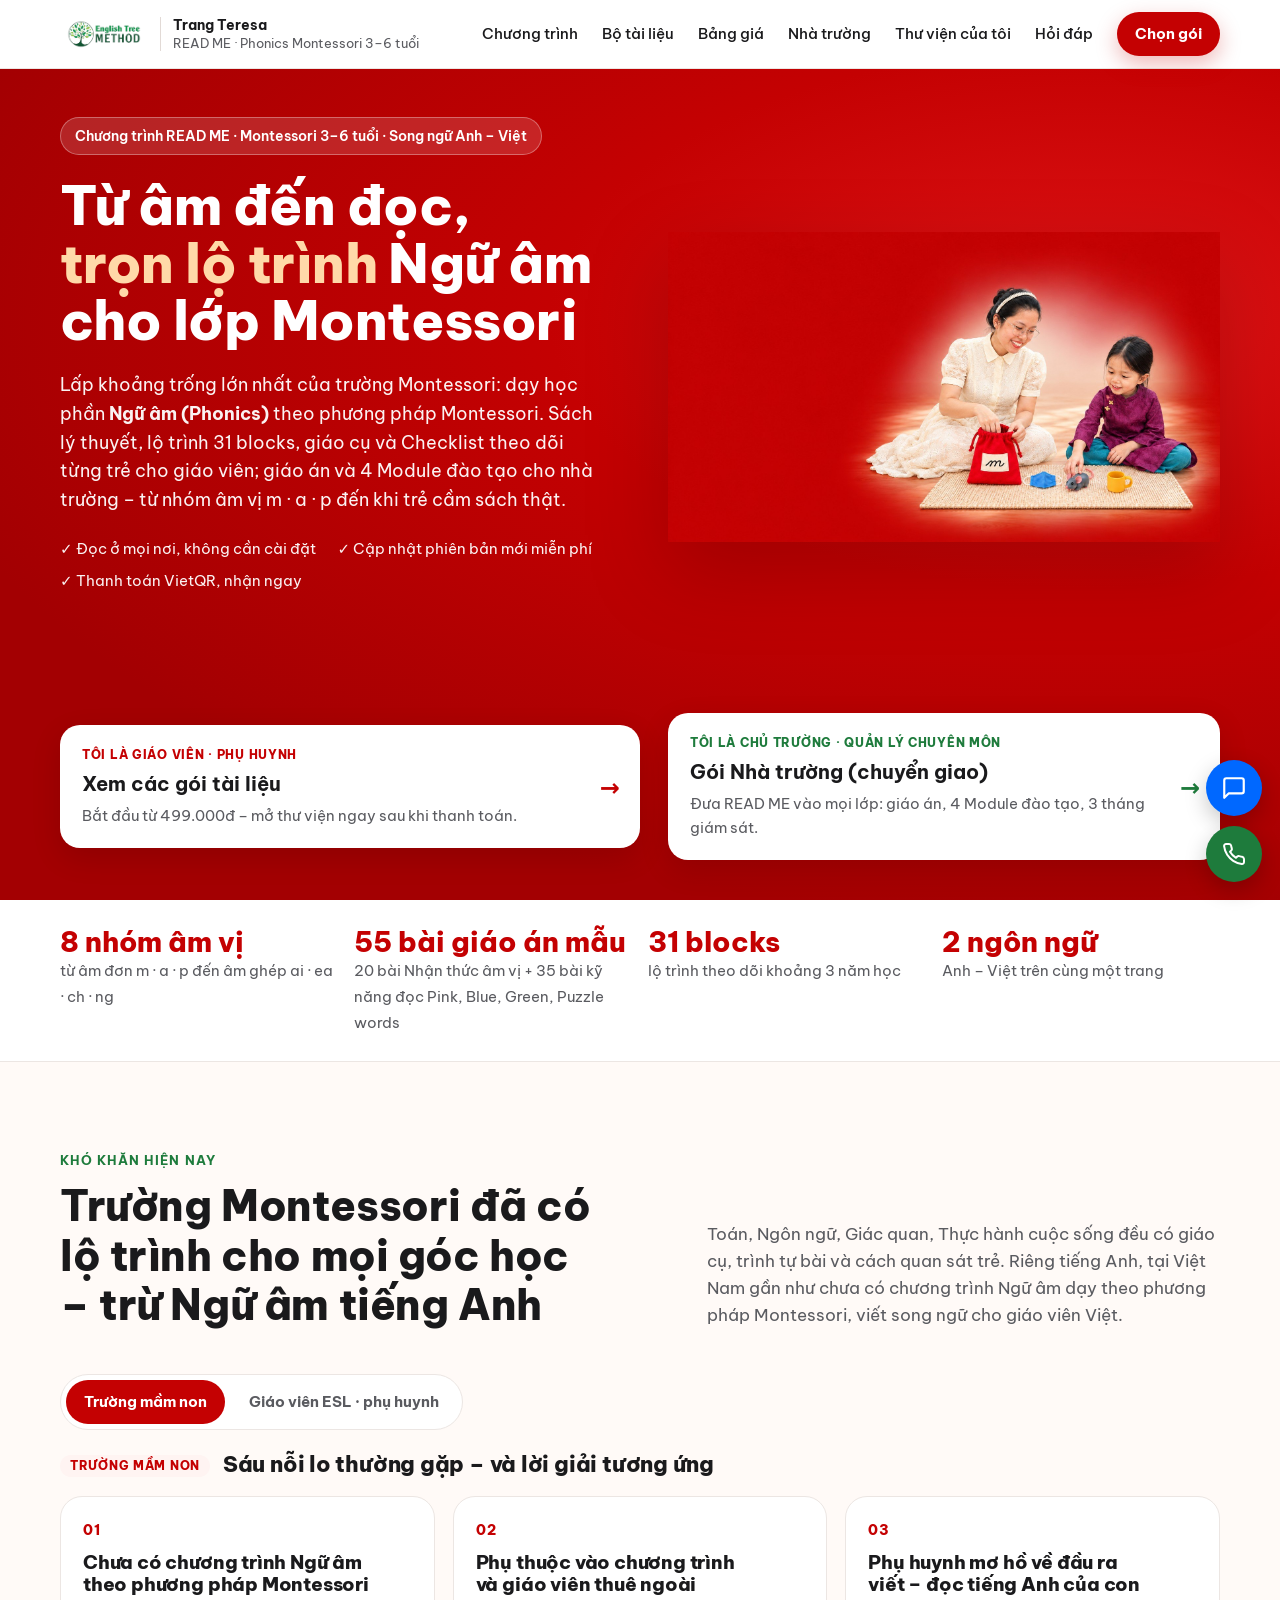
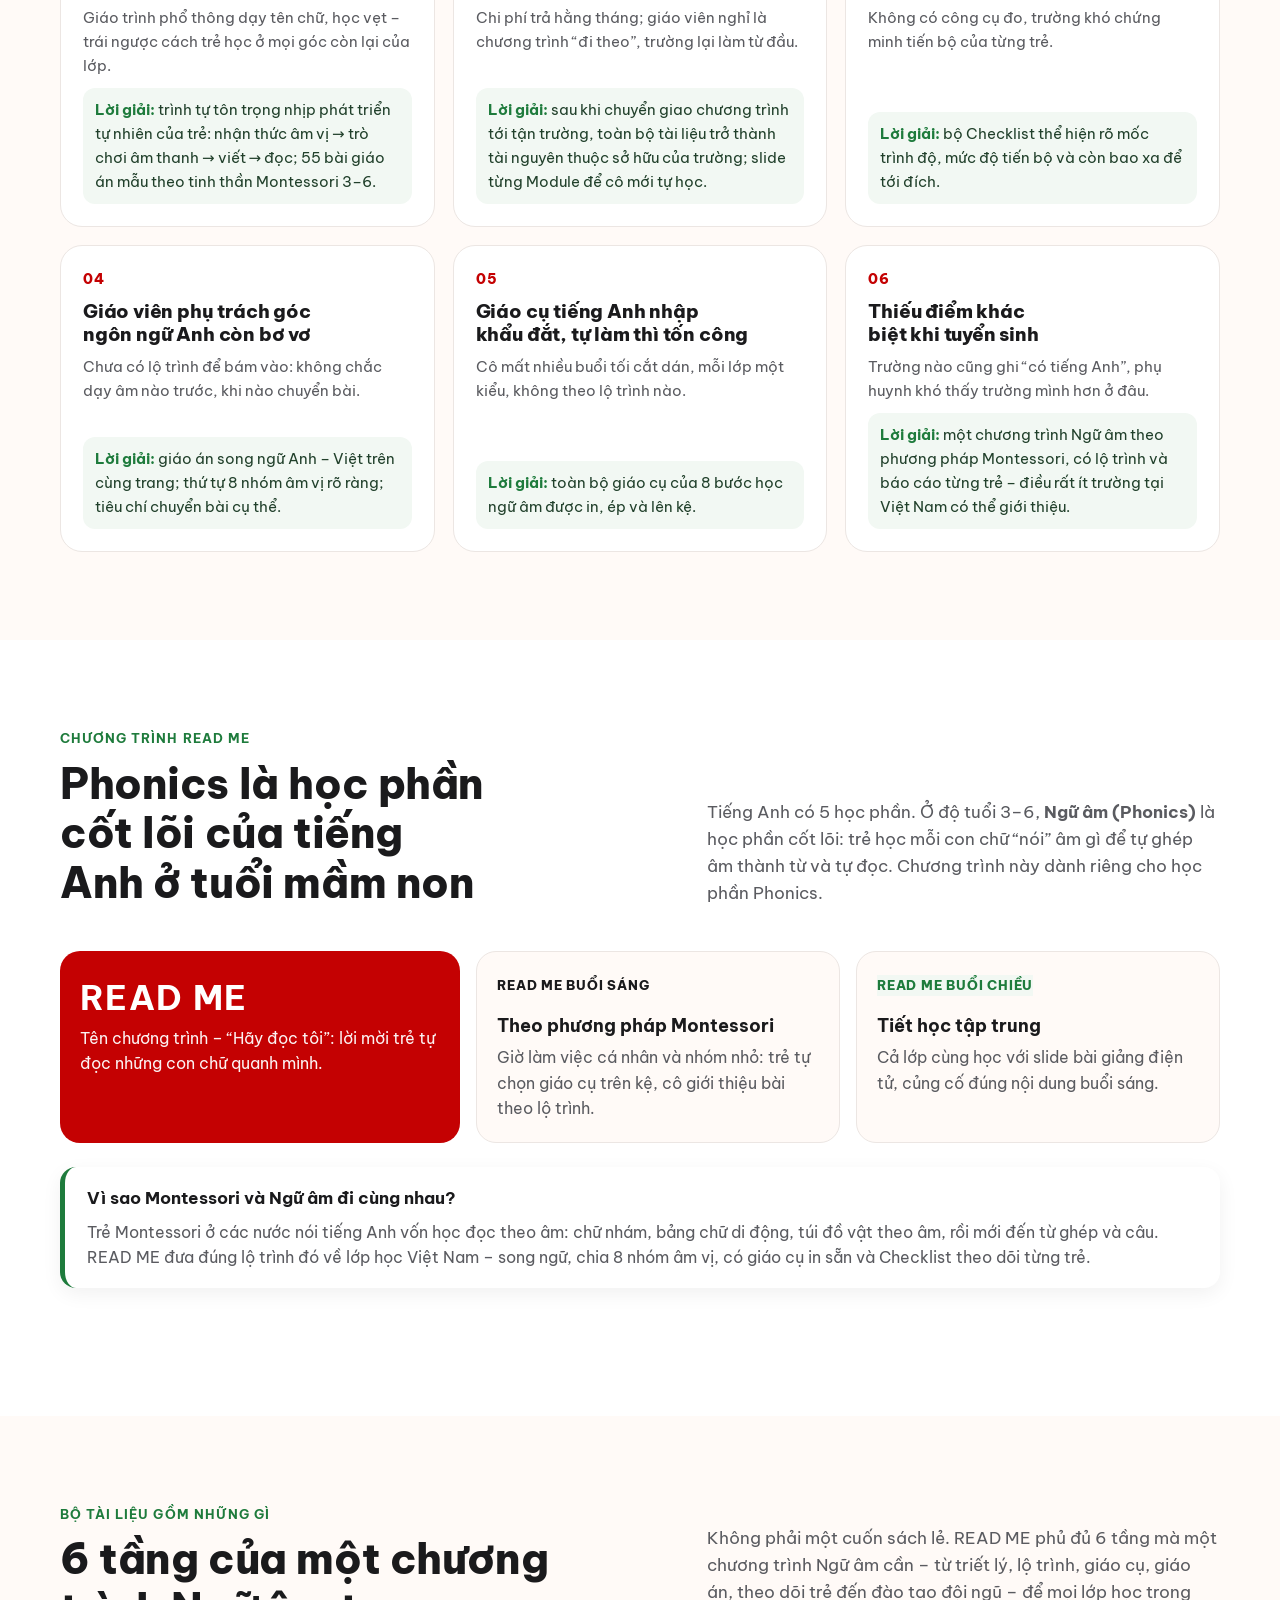
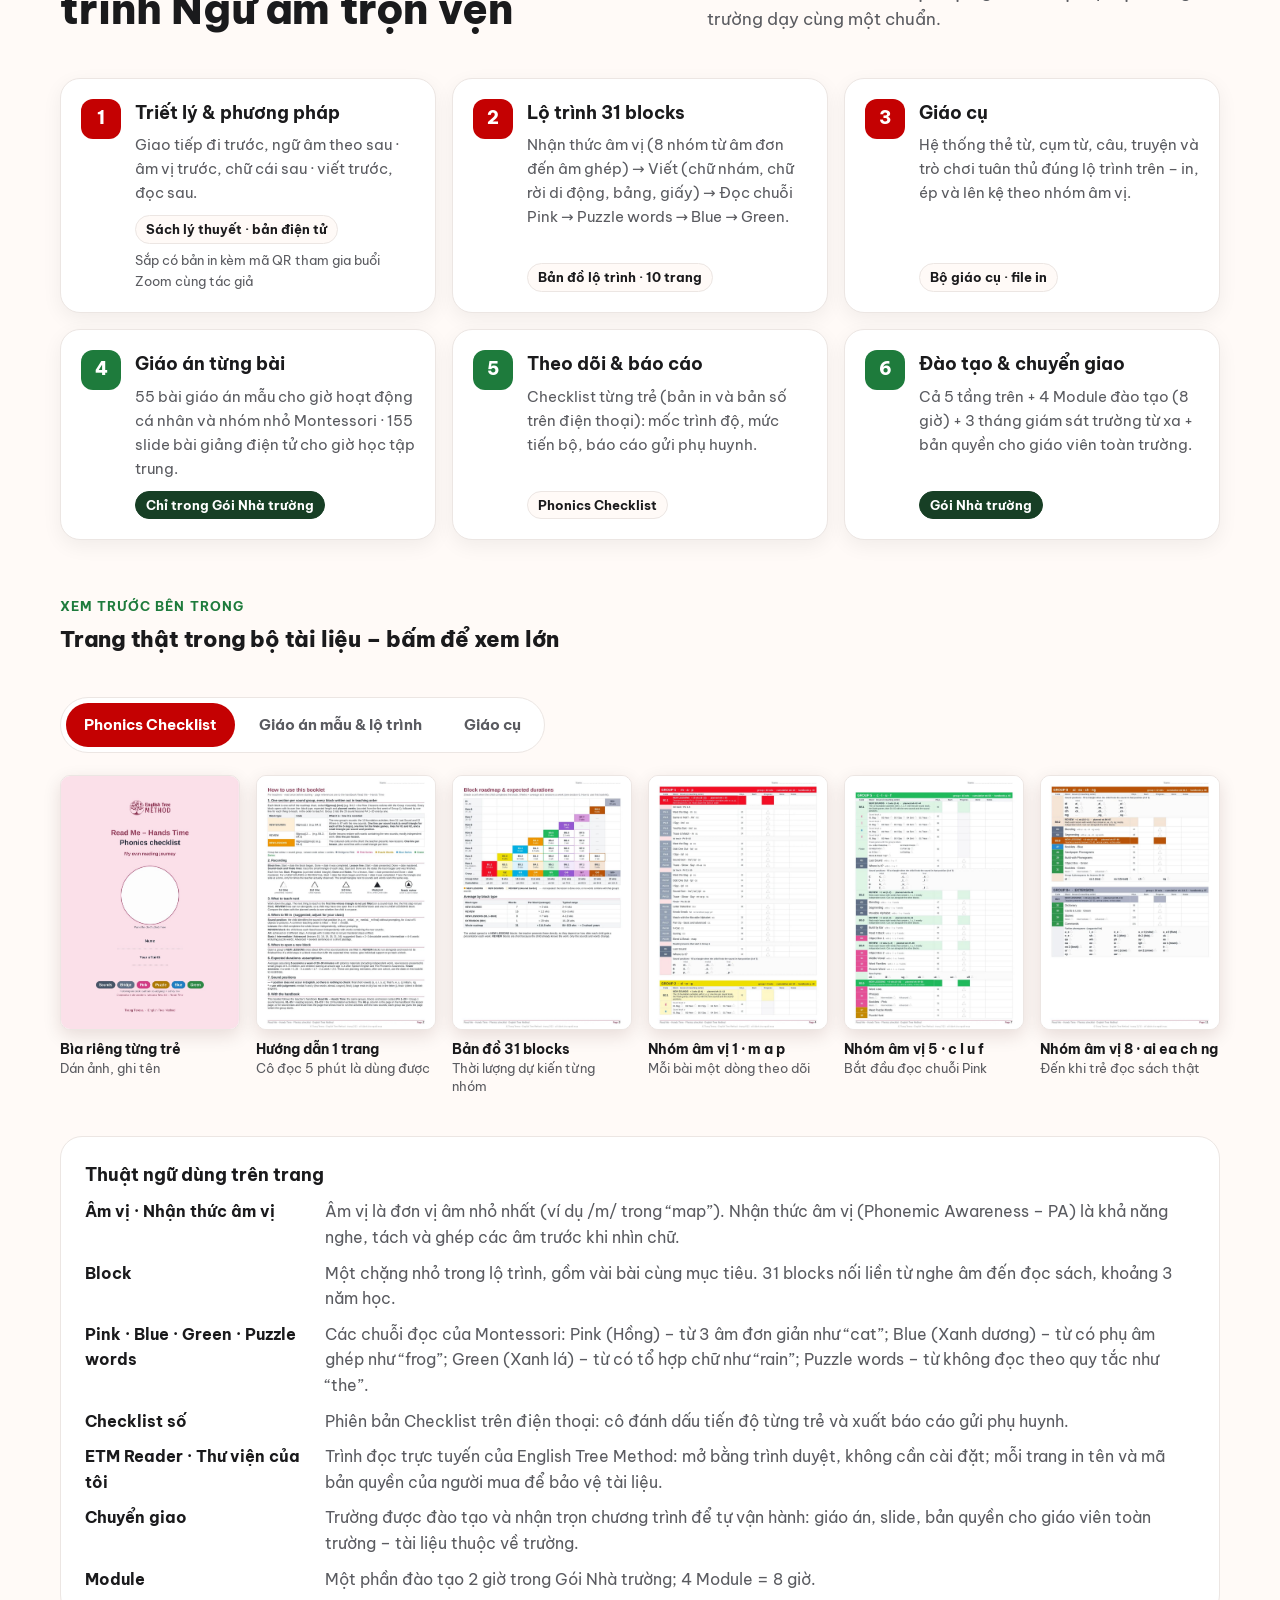
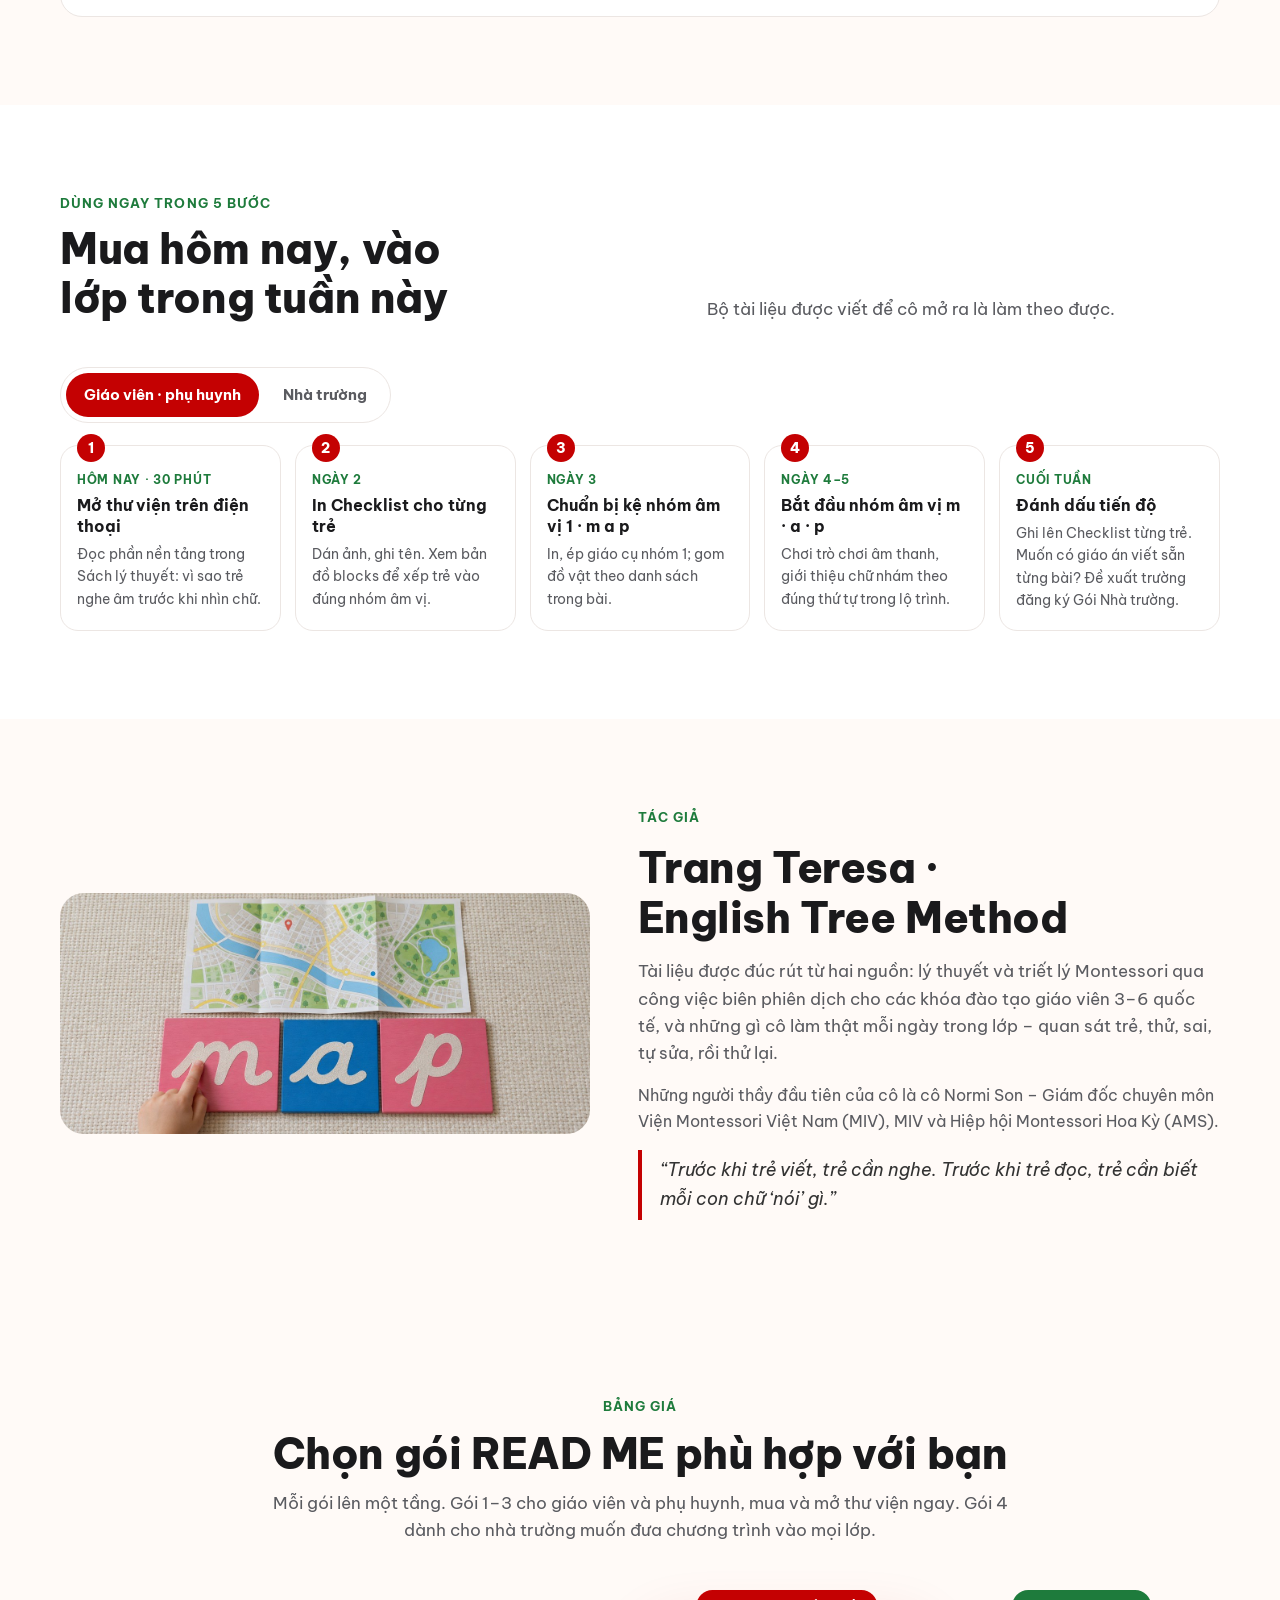
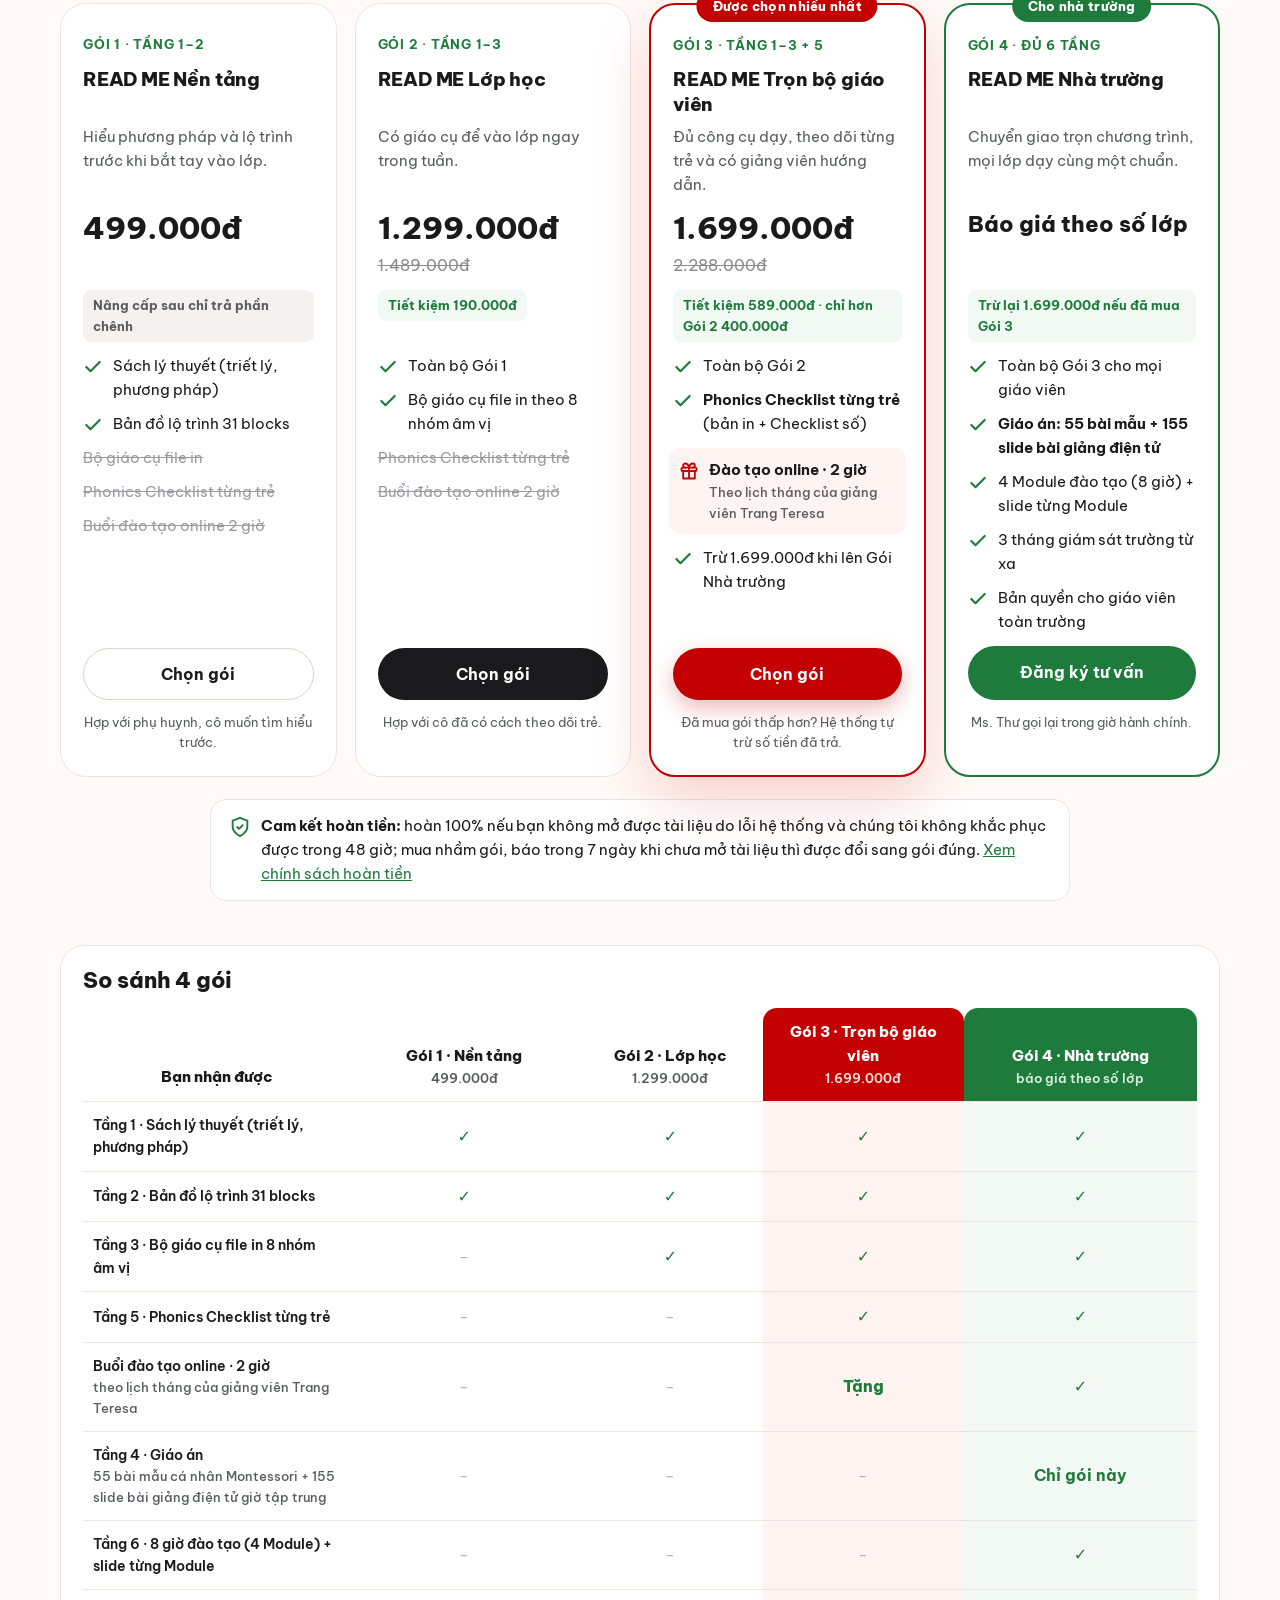
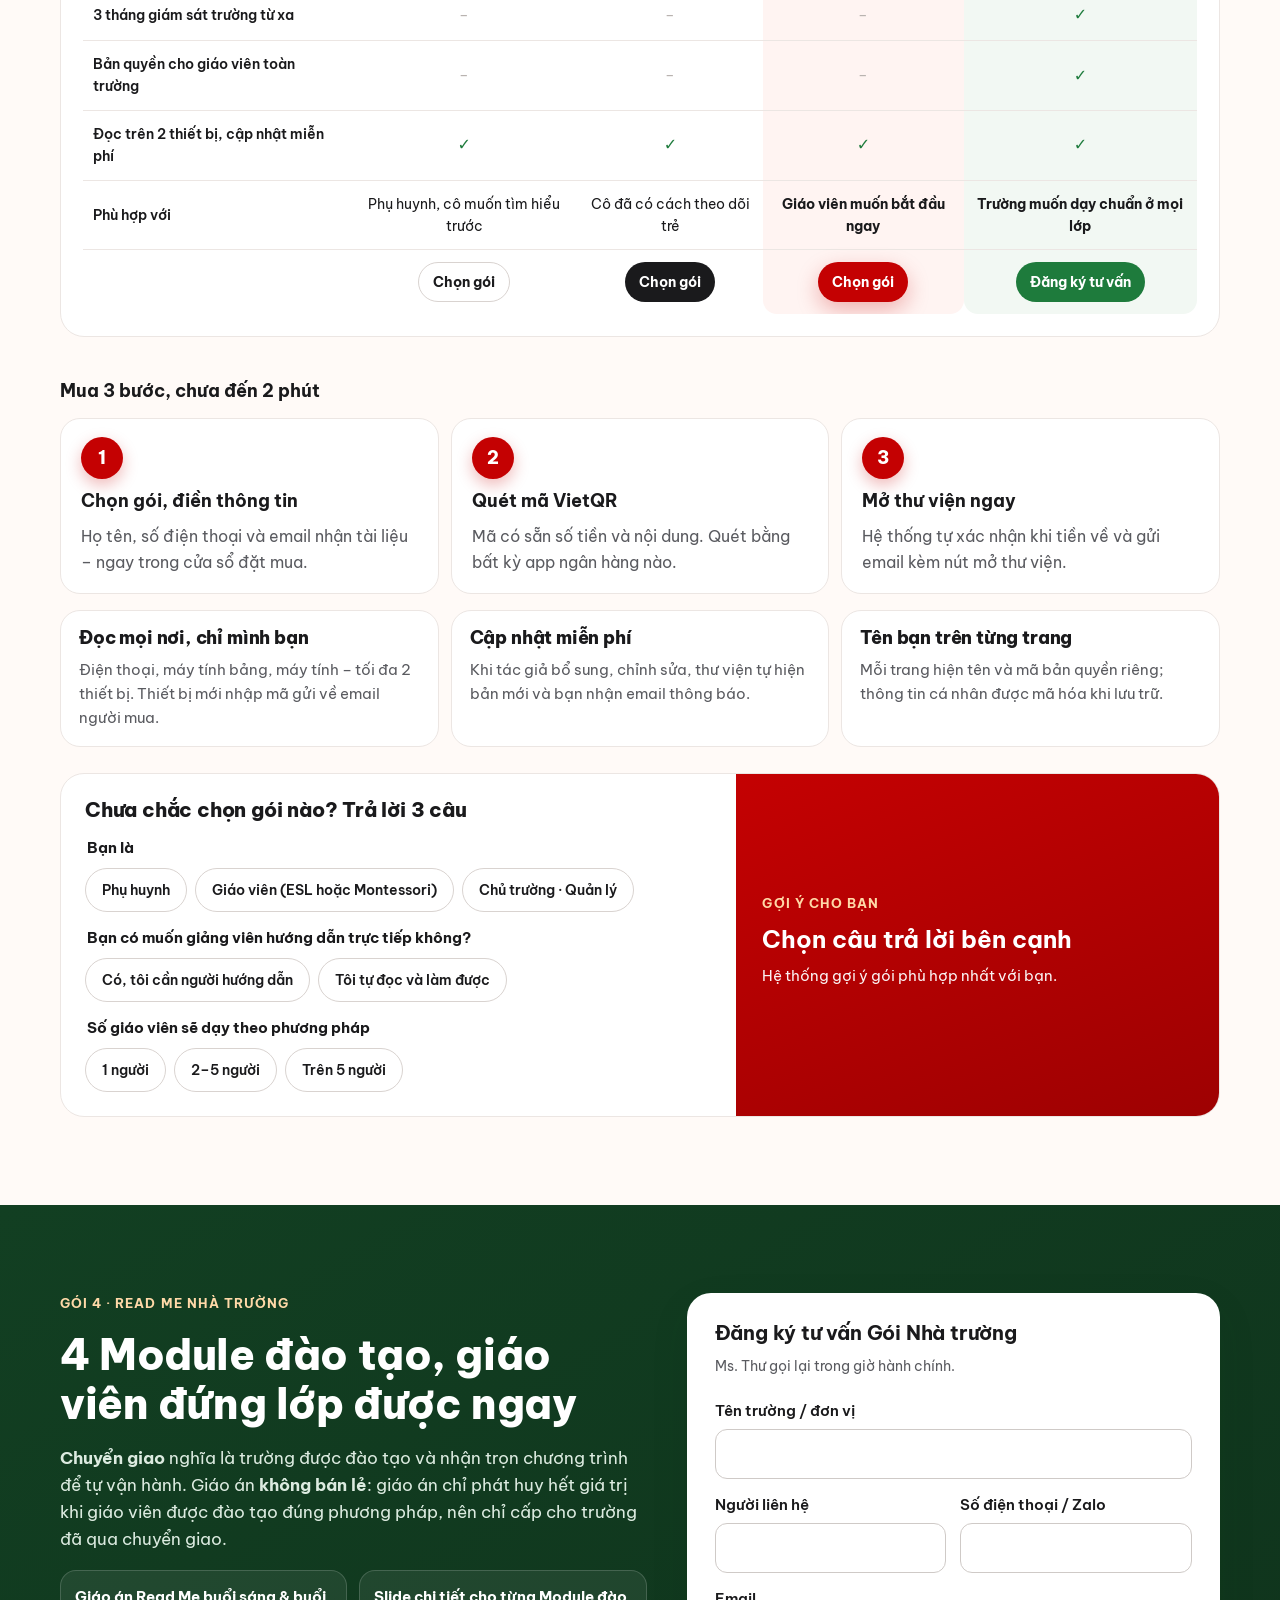
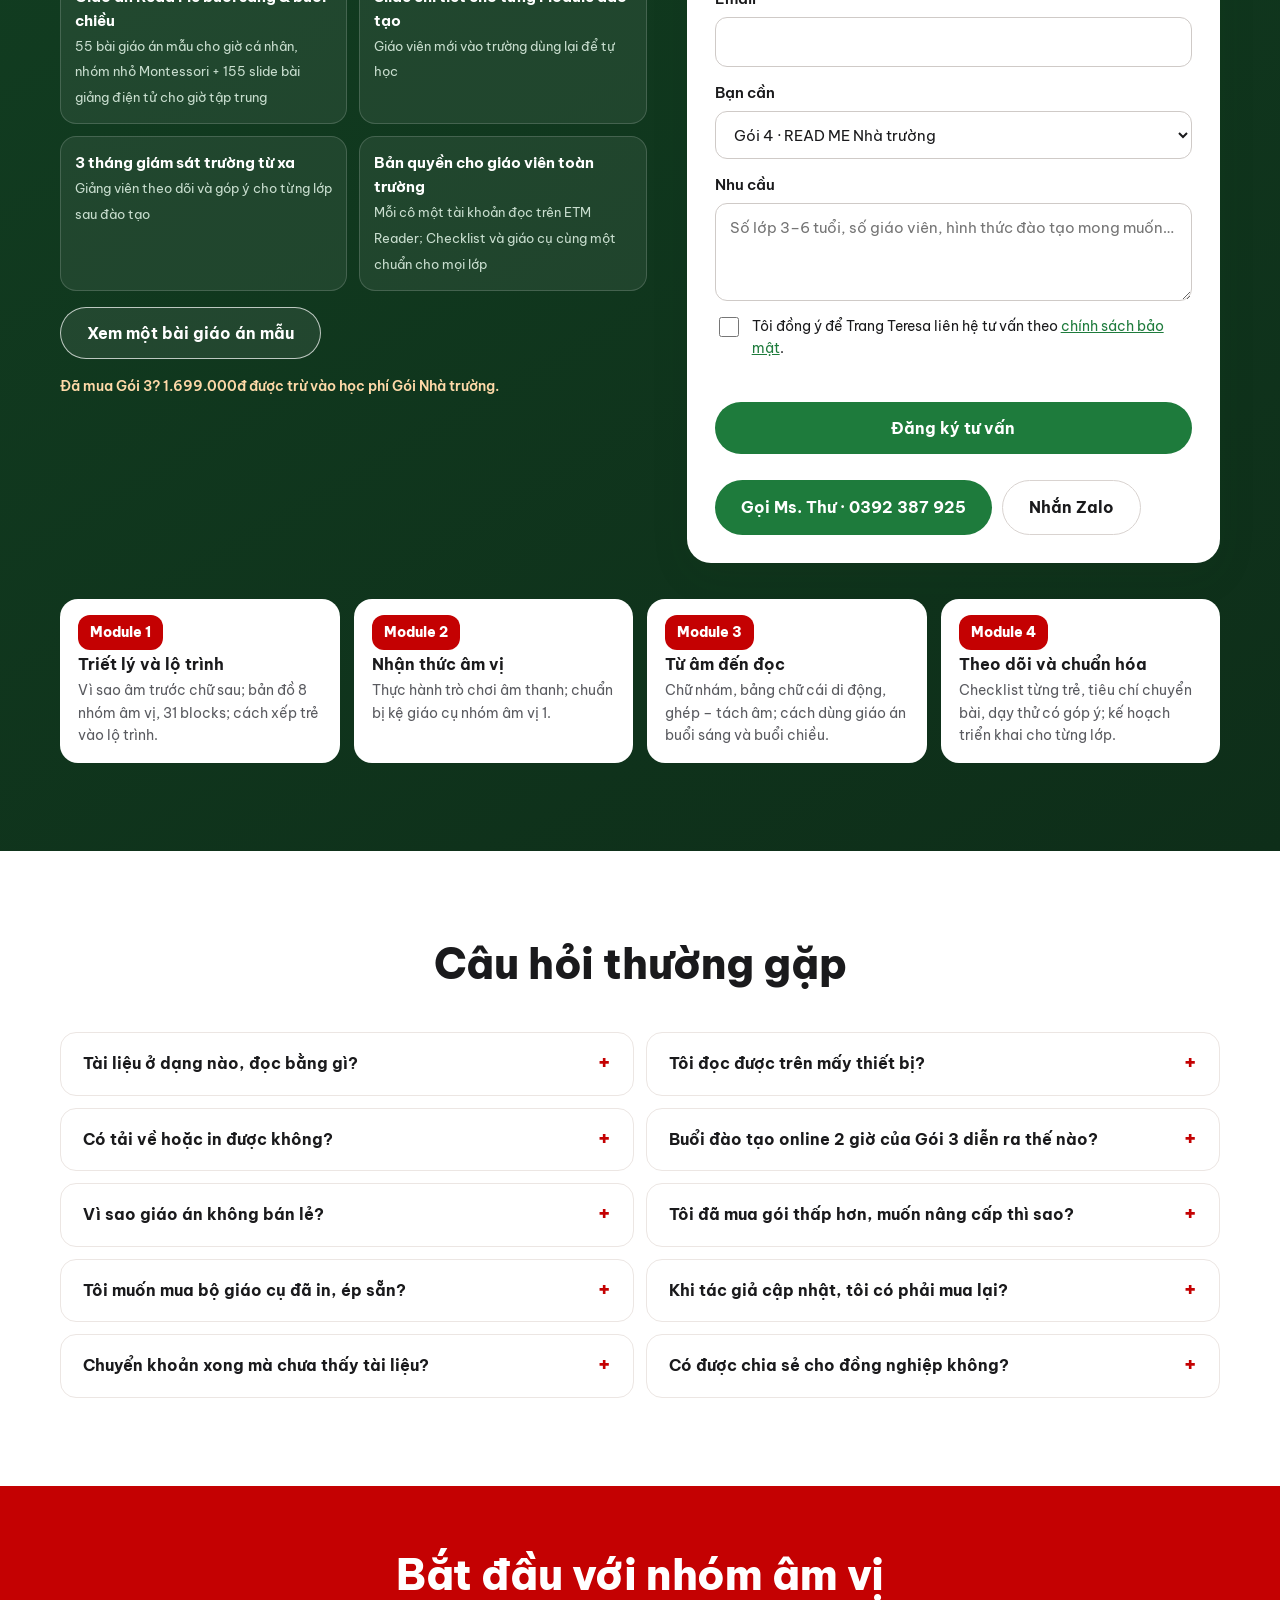
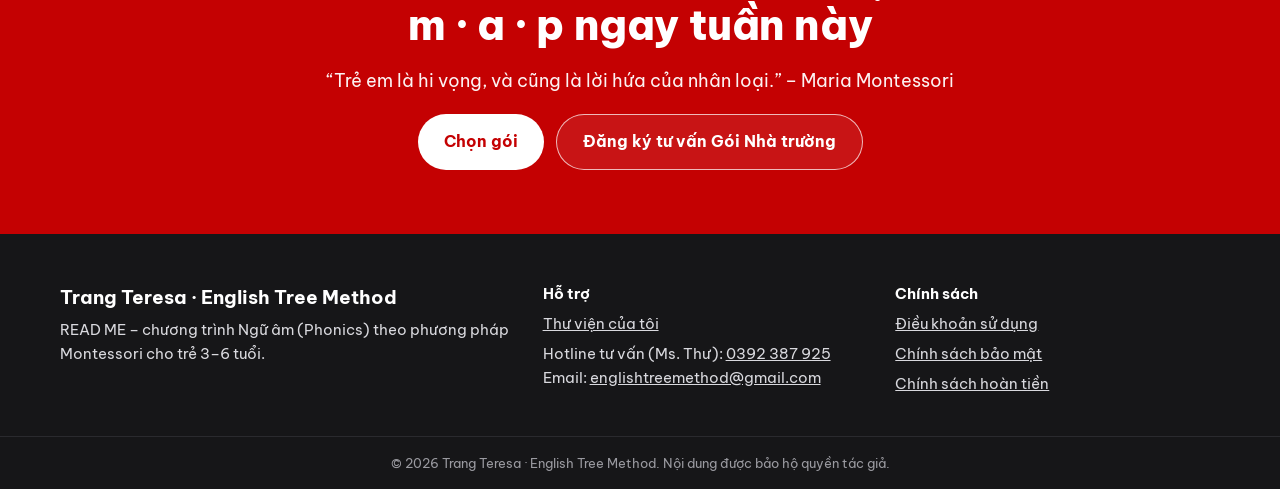
==== commit 664134e5: "Bo cuc can doi: tieu de 2 cot, bang gia thang hang, Module hang ngang, FAQ 2 cot" ====
--- a/index.html
+++ b/index.html
@@ -16,7 +16,7 @@
 <link rel="preconnect" href="https://fonts.googleapis.com">
 <link rel="preconnect" href="https://fonts.gstatic.com" crossorigin>
 <link rel="stylesheet" href="https://fonts.googleapis.com/css2?family=Be+Vietnam+Pro:ital,wght@0,400;0,500;0,600;0,700;0,800;1,500&display=swap">
-<link rel="stylesheet" href="style.css?v=7">
+<link rel="stylesheet" href="style.css?v=8">
 <script src="config.js?v=7"></script>
 <link rel="manifest" href="manifest.webmanifest">
 </head>
@@ -268,6 +268,7 @@
         <h3>READ ME Nền tảng</h3>
         <p class="for">Hiểu phương pháp và lộ trình trước khi bắt tay vào lớp.</p>
         <div class="p"><span class="now">499.000đ</span></div>
+        <span class="save soft">Nâng cấp sau chỉ trả phần chênh</span>
         <ul>
           <li><svg width="20" height="20" viewBox="0 0 24 24" fill="none" stroke="#1E7B3C" stroke-width="2.6" stroke-linecap="round" stroke-linejoin="round" aria-hidden="true"><path d="M20 6L9 17l-5-5"/></svg>Sách lý thuyết (triết lý, phương pháp)</li>
           <li><svg width="20" height="20" viewBox="0 0 24 24" fill="none" stroke="#1E7B3C" stroke-width="2.6" stroke-linecap="round" stroke-linejoin="round" aria-hidden="true"><path d="M20 6L9 17l-5-5"/></svg>Bản đồ lộ trình 31 blocks</li>
@@ -276,6 +277,7 @@
           <li class="no">Buổi đào tạo online 2 giờ</li>
         </ul>
         <button class="btn btn-line" data-buy="LT">Chọn gói</button>
+        <p class="hint">Hợp với phụ huynh, cô muốn tìm hiểu trước.</p>
       </article>
 
       <article class="plan">
@@ -283,6 +285,7 @@
         <h3>READ ME Lớp học</h3>
         <p class="for">Có giáo cụ để vào lớp ngay trong tuần.</p>
         <div class="p"><span class="now">1.299.000đ</span><span class="was">1.489.000đ</span></div>
+        <span class="save">Tiết kiệm 190.000đ</span>
         <ul>
           <li><svg width="20" height="20" viewBox="0 0 24 24" fill="none" stroke="#1E7B3C" stroke-width="2.6" stroke-linecap="round" stroke-linejoin="round" aria-hidden="true"><path d="M20 6L9 17l-5-5"/></svg>Toàn bộ Gói 1</li>
           <li><svg width="20" height="20" viewBox="0 0 24 24" fill="none" stroke="#1E7B3C" stroke-width="2.6" stroke-linecap="round" stroke-linejoin="round" aria-hidden="true"><path d="M20 6L9 17l-5-5"/></svg>Bộ giáo cụ file in theo 8 nhóm âm vị</li>
@@ -290,6 +293,7 @@
           <li class="no">Buổi đào tạo online 2 giờ</li>
         </ul>
         <button class="btn btn-dark" data-buy="DUO">Chọn gói</button>
+        <p class="hint">Hợp với cô đã có cách theo dõi trẻ.</p>
       </article>
 
       <article class="plan hot">
@@ -298,13 +302,12 @@
         <h3>READ ME Trọn bộ giáo viên</h3>
         <p class="for">Đủ công cụ dạy, theo dõi từng trẻ và có giảng viên hướng dẫn.</p>
         <div class="p"><span class="now">1.699.000đ</span><span class="was">2.288.000đ</span></div>
-        <span class="save">Tiết kiệm 589.000đ</span>
-        <div class="callout">Chỉ thêm 400.000đ so với Gói 2 – nhận thêm Checklist từng trẻ (299.000đ) và buổi đào tạo online 2 giờ.</div>
-        <ul>
+        <span class="save">Tiết kiệm 589.000đ · chỉ hơn Gói 2 400.000đ</span>
+                <ul>
           <li><svg width="20" height="20" viewBox="0 0 24 24" fill="none" stroke="#1E7B3C" stroke-width="2.6" stroke-linecap="round" stroke-linejoin="round" aria-hidden="true"><path d="M20 6L9 17l-5-5"/></svg>Toàn bộ Gói 2</li>
           <li><svg width="20" height="20" viewBox="0 0 24 24" fill="none" stroke="#1E7B3C" stroke-width="2.6" stroke-linecap="round" stroke-linejoin="round" aria-hidden="true"><path d="M20 6L9 17l-5-5"/></svg><span><b>Phonics Checklist từng trẻ</b> (bản in + Checklist số)</span></li>
-          <li class="gift"><svg width="20" height="20" viewBox="0 0 24 24" fill="none" stroke="#C40102" stroke-width="2.2" stroke-linecap="round" stroke-linejoin="round" aria-hidden="true"><rect x="3" y="8" width="18" height="4" rx="1"/><path d="M12 8v13M19 12v9H5v-9M7.5 8a2.5 2.5 0 0 1 0-5C11 3 12 8 12 8s1-5 4.5-5a2.5 2.5 0 0 1 0 5"/></svg><span><b>Đào tạo online · 2 giờ</b><small>Theo lịch tháng của giảng viên Trang Teresa: cách dạy âm, xếp lộ trình, chuẩn bị kệ giáo cụ</small></span></li>
-          <li><svg width="20" height="20" viewBox="0 0 24 24" fill="none" stroke="#1E7B3C" stroke-width="2.6" stroke-linecap="round" stroke-linejoin="round" aria-hidden="true"><path d="M20 6L9 17l-5-5"/></svg><span><b>1.699.000đ được trừ</b> vào học phí Gói Nhà trường nếu trường đăng ký sau đó</span></li>
+          <li class="gift"><svg width="20" height="20" viewBox="0 0 24 24" fill="none" stroke="#C40102" stroke-width="2.2" stroke-linecap="round" stroke-linejoin="round" aria-hidden="true"><rect x="3" y="8" width="18" height="4" rx="1"/><path d="M12 8v13M19 12v9H5v-9M7.5 8a2.5 2.5 0 0 1 0-5C11 3 12 8 12 8s1-5 4.5-5a2.5 2.5 0 0 1 0 5"/></svg><span><b>Đào tạo online · 2 giờ</b><small>Theo lịch tháng của giảng viên Trang Teresa</small></span></li>
+          <li><svg width="20" height="20" viewBox="0 0 24 24" fill="none" stroke="#1E7B3C" stroke-width="2.6" stroke-linecap="round" stroke-linejoin="round" aria-hidden="true"><path d="M20 6L9 17l-5-5"/></svg><span>Trừ 1.699.000đ khi lên Gói Nhà trường</span></li>
         </ul>
         <button class="btn btn-red" data-buy="COMBO3">Chọn gói</button>
         <p class="hint">Đã mua gói thấp hơn? Hệ thống tự trừ số tiền đã trả.</p>
@@ -316,6 +319,7 @@
         <h3>READ ME Nhà trường</h3>
         <p class="for">Chuyển giao trọn chương trình, mọi lớp dạy cùng một chuẩn.</p>
         <div class="p"><span class="now sm">Báo giá theo số lớp</span></div>
+        <span class="save green">Trừ lại 1.699.000đ nếu đã mua Gói 3</span>
         <ul>
           <li><svg width="20" height="20" viewBox="0 0 24 24" fill="none" stroke="#1E7B3C" stroke-width="2.6" stroke-linecap="round" stroke-linejoin="round" aria-hidden="true"><path d="M20 6L9 17l-5-5"/></svg>Toàn bộ Gói 3 cho mọi giáo viên</li>
           <li><svg width="20" height="20" viewBox="0 0 24 24" fill="none" stroke="#1E7B3C" stroke-width="2.6" stroke-linecap="round" stroke-linejoin="round" aria-hidden="true"><path d="M20 6L9 17l-5-5"/></svg><b>Giáo án: 55 bài mẫu + 155 slide bài giảng điện tử</b></li>
@@ -324,6 +328,7 @@
           <li><svg width="20" height="20" viewBox="0 0 24 24" fill="none" stroke="#1E7B3C" stroke-width="2.6" stroke-linecap="round" stroke-linejoin="round" aria-hidden="true"><path d="M20 6L9 17l-5-5"/></svg>Bản quyền cho giáo viên toàn trường</li>
         </ul>
         <a class="btn btn-green" href="#chuyen-giao" data-kind="train">Đăng ký tư vấn</a>
+        <p class="hint">Ms. Thư gọi lại trong giờ hành chính.</p>
       </article>
     </div>
 
@@ -397,12 +402,7 @@
         </ul>
         <div class="cg-cta"><button class="btn btn-ghost" type="button" data-zoom="images/trang-bai-hoc.jpg" data-cap="Bài mẫu trong giáo án Read Me (bài 20 · Blend & Break map)">Xem một bài giáo án mẫu</button></div>
         <p class="cg-note">Đã mua Gói 3? 1.699.000đ được trừ vào học phí Gói Nhà trường.</p>
-        <ol class="cg-days">
-          <li><span>Module 1</span><b>Triết lý và lộ trình</b><p>Vì sao âm trước chữ sau; bản đồ 8 nhóm âm vị, 31 blocks; cách xếp trẻ vào lộ trình.</p></li>
-          <li><span>Module 2</span><b>Nhận thức âm vị</b><p>Thực hành trò chơi âm thanh; chuẩn bị kệ giáo cụ nhóm âm vị 1.</p></li>
-          <li><span>Module 3</span><b>Từ âm đến đọc</b><p>Chữ nhám, bảng chữ cái di động, ghép – tách âm; cách dùng giáo án buổi sáng và buổi chiều.</p></li>
-          <li><span>Module 4</span><b>Theo dõi và chuẩn hóa</b><p>Checklist từng trẻ, tiêu chí chuyển bài, dạy thử có góp ý; kế hoạch triển khai cho từng lớp.</p></li>
-        </ol>
+
       </div>
       <div class="formbox" id="dao-tao">
         <form id="leadForm" novalidate>
@@ -427,6 +427,12 @@
         </div>
       </div>
     </div>
+    <ol class="cg-days">
+          <li><span>Module 1</span><b>Triết lý và lộ trình</b><p>Vì sao âm trước chữ sau; bản đồ 8 nhóm âm vị, 31 blocks; cách xếp trẻ vào lộ trình.</p></li>
+          <li><span>Module 2</span><b>Nhận thức âm vị</b><p>Thực hành trò chơi âm thanh; chuẩn bị kệ giáo cụ nhóm âm vị 1.</p></li>
+          <li><span>Module 3</span><b>Từ âm đến đọc</b><p>Chữ nhám, bảng chữ cái di động, ghép – tách âm; cách dùng giáo án buổi sáng và buổi chiều.</p></li>
+          <li><span>Module 4</span><b>Theo dõi và chuẩn hóa</b><p>Checklist từng trẻ, tiêu chí chuyển bài, dạy thử có góp ý; kế hoạch triển khai cho từng lớp.</p></li>
+        </ol>
   </div>
 </section>
 
@@ -517,6 +523,6 @@
   </div>
 </div>
 
-<script src="app.js?v=7"></script>
+<script src="app.js?v=8"></script>
 </body>
 </html>
--- a/style.css
+++ b/style.css
@@ -458,3 +458,73 @@
 @media (max-width:620px){.pricing.four{grid-template-columns:1fr}}
 .bg-dark .formbox,.bg-dark .formbox label,.bg-dark .formbox h3{color:var(--ink)}
 .bg-dark .formbox .muted{color:var(--muted)}
+
+/* ===== Bố cục cân đối (28/11 – vòng 2) ===== */
+/* Tiêu đề mục: 2 cột (tiêu đề trái – mô tả phải) cho cân đối trên máy tính */
+@media (min-width:980px){
+  .head:not(.center){display:grid;grid-template-columns:minmax(0,1.15fr) minmax(0,1fr);column-gap:56px;row-gap:10px;max-width:none;align-items:end}
+  .head:not(.center) .eyebrow{grid-column:1;grid-row:1;justify-self:start}
+  .head:not(.center) .h2,.head:not(.center) .h3{grid-column:1;grid-row:2}
+  .head:not(.center) .lead{grid-column:2;grid-row:1/span 2;align-self:end;margin:0}
+}
+.h2{text-wrap:balance}
+/* Hero gọn, ảnh và chữ cân nhau; 2 lối đi bằng chiều cao */
+.hero .wrap{align-items:center;padding-top:48px}
+.hero h1{font-size:clamp(34px,4.4vw,54px)}
+.hero-img{align-self:center}
+.paths{align-items:stretch;padding-bottom:40px;margin-top:8px}
+.path{justify-content:center;min-height:112px}
+.strip .wrap{align-items:start}
+/* 6 tầng: nhãn luôn nằm đáy thẻ */
+.layers li>div{display:flex;flex-direction:column;align-items:flex-start;height:100%}
+.layers li .lt{margin-top:auto}
+.layers li p{margin-bottom:10px}
+/* Bảng giá: 4 thẻ cao bằng nhau, nút thẳng hàng */
+.pricing.four{align-items:stretch;gap:18px;padding-top:14px}
+.pricing.four .plan{padding:30px 22px 22px}
+.pricing.four .plan h3{min-height:2.6em;display:flex;align-items:flex-end}
+.pricing.four .plan .for{min-height:3.2em}
+.pricing.four .plan .p{min-height:44px;align-items:center}
+.pricing.four .plan .now{font-size:34px}
+.pricing.four .plan .save{min-height:28px;display:flex;align-items:center}
+.plan .save.green{background:var(--green-50);color:var(--green)}
+.pricing.four .plan ul{flex:1}
+.pricing.four .plan .btn{margin-top:auto}
+.pricing.four .plan .hint{margin:0;min-height:2.6em}
+.pricing.four .plan:not(.hot) .btn{margin-bottom:calc(2.6em + 14px)}
+/* Mua 3 bước + quyền lợi: 2 hàng ngang gọn */
+.buyinfo{grid-template-columns:1fr;gap:16px}
+.buyinfo .steps,.buyinfo .protect{grid-template-columns:repeat(3,minmax(0,1fr))}
+.buyinfo .steps li{padding:18px 20px}
+/* Gói Nhà trường: 4 Module thành một hàng ngang dưới cùng */
+#chuyen-giao .cg-grid{align-items:start}
+#chuyen-giao>.wrap>.cg-days{display:grid;grid-template-columns:repeat(4,minmax(0,1fr));gap:14px;margin-top:36px}
+#chuyen-giao>.wrap>.cg-days li{grid-template-columns:1fr;align-content:start}
+#chuyen-giao>.wrap>.cg-days span{grid-row:auto;justify-self:start;padding:6px 12px}
+.cg-get li{height:100%}
+/* Hỏi đáp 2 cột */
+@media (min-width:980px){.faq{max-width:none;display:grid;grid-template-columns:repeat(2,minmax(0,1fr));align-items:start}}
+@media (max-width:980px){
+  .buyinfo .steps,.buyinfo .protect{grid-template-columns:1fr}
+  #chuyen-giao>.wrap>.cg-days{grid-template-columns:repeat(2,minmax(0,1fr))}
+  .pricing.four .plan h3,.pricing.four .plan .for,.pricing.four .plan .hint{min-height:0}
+  .pricing.four .plan:not(.hot) .btn{margin-bottom:0}
+}
+@media (max-width:620px){#chuyen-giao>.wrap>.cg-days{grid-template-columns:1fr}}
+/* Bảng giá: dùng subgrid để mọi hàng (tên, giá, ưu đãi, danh sách, nút) thẳng hàng giữa 4 gói */
+@media (min-width:1101px){
+  .pricing.four{grid-template-rows:repeat(8,auto);row-gap:0}
+  .pricing.four .plan{grid-row:span 8;display:grid;grid-template-rows:subgrid;row-gap:12px}
+}
+.pricing.four .plan h3,.pricing.four .plan .for,.pricing.four .plan .p,.pricing.four .plan .hint{min-height:0}
+.pricing.four .plan:not(.hot) .btn{margin-bottom:0}
+.pricing.four .plan .now{font-size:30px}
+.pricing.four .plan .now.sm{font-size:22px}
+.pricing.four .plan .p{align-items:baseline}
+.pricing.four .plan .save{align-self:start;justify-self:start}
+.plan .save.soft{background:#F4F1EF;color:var(--muted)}
+.pricing.four .plan .hint{font-size:13px;color:var(--muted);text-align:center;align-self:start}
+.pricing.four .plan .btn{align-self:end}
+.pricing.four .plan.hot{transform:none}
+.pricing.four .plan h3{font-size:19px;display:block}
+.pricing.four .plan .save{font-size:13px}
